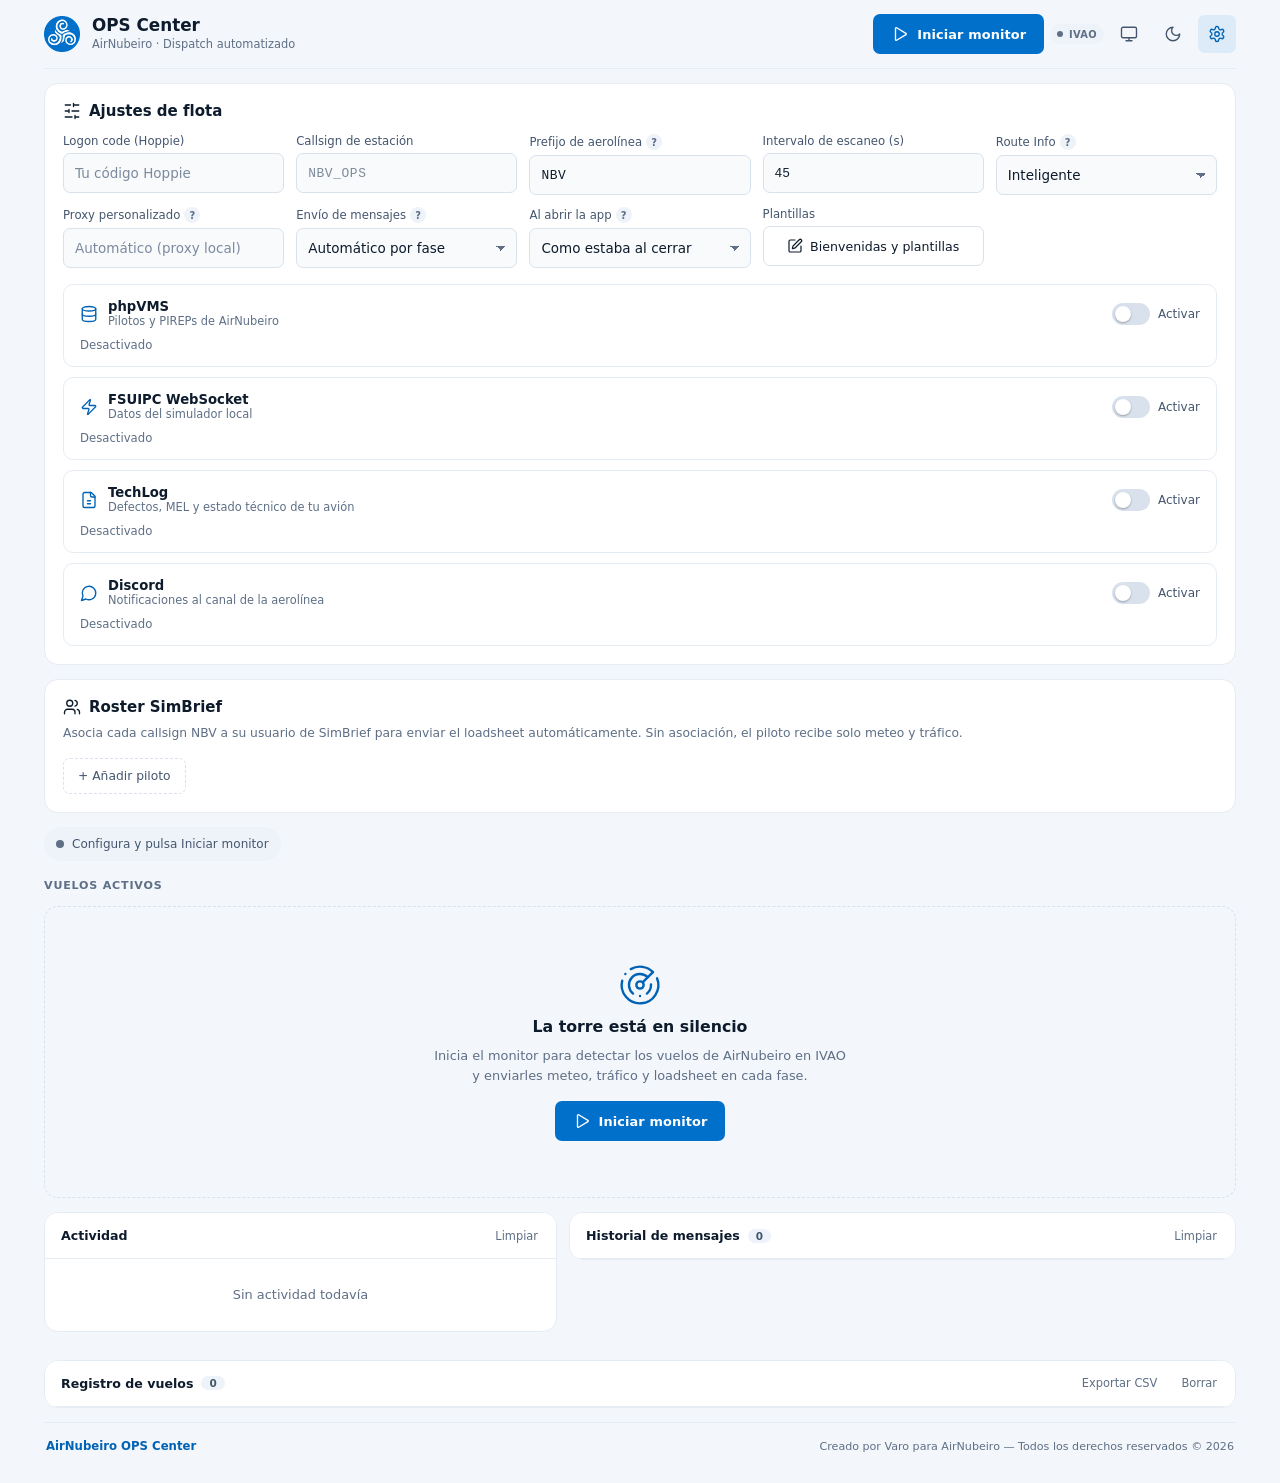
==== ops-center.html @ 82592366 "ACARS v5.4.2: higiene (S6 por AST, mensajes del ACARS como datos, tipos a 0, golden reproducible) Co" ====
<!DOCTYPE html>
<html lang="es">
<head>
<meta charset="UTF-8">
<meta http-equiv="Content-Security-Policy" content="default-src 'self'; script-src 'self' 'sha256-5I/x5qls9bpE0oj8+HHIGtAUZbpPjoAK3fKgNx4mpUc=' 'sha256-En+GFXCRib7B1zPl1uWO3GuYV5PJwM8Pv2ISAmuDmoE='; style-src 'self' 'unsafe-inline' https://fonts.googleapis.com; font-src 'self' https://fonts.gstatic.com; img-src 'self' data: blob: https:; connect-src 'self' https: wss: ws:; frame-src 'self'; worker-src 'self'; manifest-src 'self'; object-src 'none'; base-uri 'none'; form-action 'none'">
<meta name="viewport" content="width=device-width, initial-scale=1.0, user-scalable=no">
<title>OPS Center — AirNubeiro</title>
<link rel="manifest" href="manifest.json">
<meta name="theme-color" content="#07111F">
<script data-boot>try{var m=localStorage.getItem('nbv_theme')||'auto',d=document.documentElement;d.dataset.theme=m==='auto'?(matchMedia('(prefers-color-scheme: light)').matches?'light':'dark'):m;if(/[?&]embed\b/.test(location.search)&&parent!==window)d.classList.add('embed')}catch(e){}</script>
<meta name="apple-mobile-web-app-capable" content="yes">
<meta name="apple-mobile-web-app-status-bar-style" content="black-translucent">
<link rel="apple-touch-icon" href="icons/icon-192.png">
<link href="https://fonts.googleapis.com/css2?family=Raleway:wght@600;700&family=JetBrains+Mono:wght@400;500;600;700&family=IBM+Plex+Sans:wght@400;500;600;700&display=swap" rel="stylesheet">
<link rel="stylesheet" href="nbv-ui.css">
</head>
<body>
<svg xmlns="http://www.w3.org/2000/svg" style="position:absolute;width:0;height:0;overflow:hidden" aria-hidden="true">
<symbol id="i-plane" viewBox="0 0 24 24"><path d="M17.8 19.2 16 11l3.5-3.5C21 6 21.5 4 21 3c-1-.5-3 0-4.5 1.5L13 8 4.8 6.2c-.5-.1-.9.1-1.1.5l-.3.5c-.2.5-.1 1 .3 1.3L9 12l-2 3H4l-1 1 3 2 2 3 1-1v-3l3-2 3.5 5.3c.3.4.8.5 1.3.3l.5-.2c.4-.3.6-.7.5-1.2z"/></symbol>
<symbol id="i-inbox" viewBox="0 0 24 24"><path d="M22 12h-6l-2 3h-4l-2-3H2"/><path d="M5.45 5.11 2 12v6a2 2 0 0 0 2 2h16a2 2 0 0 0 2-2v-6l-3.45-6.89A2 2 0 0 0 16.76 4H7.24a2 2 0 0 0-1.79 1.11z"/></symbol>
<symbol id="i-cloud-sun" viewBox="0 0 24 24"><path d="M12 2v2"/><path d="m4.93 4.93 1.41 1.41"/><path d="M20 12h2"/><path d="m19.07 4.93-1.41 1.41"/><path d="M15.95 12.65a4 4 0 0 0-5.93-4.13"/><path d="M13 22H7a5 5 0 1 1 4.9-6H13a3 3 0 0 1 0 6Z"/></symbol>
<symbol id="i-clipboard" viewBox="0 0 24 24"><rect width="8" height="4" x="8" y="2" rx="1"/><path d="M16 4h2a2 2 0 0 1 2 2v14a2 2 0 0 1-2 2H6a2 2 0 0 1-2-2V6a2 2 0 0 1 2-2h2"/><path d="M12 11h4M12 16h4M8 11h.01M8 16h.01"/></symbol>
<symbol id="i-settings" viewBox="0 0 24 24"><path d="M12.22 2h-.44a2 2 0 0 0-2 2v.18a2 2 0 0 1-1 1.73l-.43.25a2 2 0 0 1-2 0l-.15-.08a2 2 0 0 0-2.73.73l-.22.38a2 2 0 0 0 .73 2.73l.15.1a2 2 0 0 1 1 1.72v.51a2 2 0 0 1-1 1.74l-.15.09a2 2 0 0 0-.73 2.73l.22.38a2 2 0 0 0 2.73.73l.15-.08a2 2 0 0 1 2 0l.43.25a2 2 0 0 1 1 1.73V20a2 2 0 0 0 2 2h.44a2 2 0 0 0 2-2v-.18a2 2 0 0 1 1-1.73l.43-.25a2 2 0 0 1 2 0l.15.08a2 2 0 0 0 2.73-.73l.22-.39a2 2 0 0 0-.73-2.73l-.15-.08a2 2 0 0 1-1-1.74v-.5a2 2 0 0 1 1-1.74l.15-.09a2 2 0 0 0 .73-2.73l-.22-.38a2 2 0 0 0-2.73-.73l-.15.08a2 2 0 0 1-2 0l-.43-.25a2 2 0 0 1-1-1.73V4a2 2 0 0 0-2-2z"/><circle cx="12" cy="12" r="3"/></symbol>
<symbol id="i-sun" viewBox="0 0 24 24"><circle cx="12" cy="12" r="4"/><path d="M12 2v2M12 20v2M4.93 4.93l1.41 1.41M17.66 17.66l1.41 1.41M2 12h2M20 12h2M6.34 17.66l-1.41 1.41M19.07 4.93l-1.41 1.41"/></symbol>
<symbol id="i-moon" viewBox="0 0 24 24"><path d="M12 3a6 6 0 0 0 9 9 9 9 0 1 1-9-9Z"/></symbol>
<symbol id="i-send" viewBox="0 0 24 24"><path d="M14.54 21.69a.5.5 0 0 0 .94-.02l6.5-19a.5.5 0 0 0-.64-.64l-19 6.5a.5.5 0 0 0-.02.94l7.93 3.18a2 2 0 0 1 1.11 1.11z"/><path d="m21.85 2.15-10.94 10.94"/></symbol>
<symbol id="i-refresh" viewBox="0 0 24 24"><path d="M21 12a9 9 0 1 1-9-9c2.52 0 4.93 1 6.74 2.74L21 8"/><path d="M21 3v5h-5"/></symbol>
<symbol id="i-bell" viewBox="0 0 24 24"><path d="M6 8a6 6 0 0 1 12 0c0 7 3 9 3 9H3s3-2 3-9"/><path d="M10.3 21a1.94 1.94 0 0 0 3.4 0"/></symbol>
<symbol id="i-bell-off" viewBox="0 0 24 24"><path d="M8.7 3A6 6 0 0 1 18 8a21.3 21.3 0 0 0 .6 5"/><path d="M17 17H3s3-2 3-9a4.67 4.67 0 0 1 .3-1.7"/><path d="M10.3 21a1.94 1.94 0 0 0 3.4 0"/><path d="m2 2 20 20"/></symbol>
<symbol id="i-play" viewBox="0 0 24 24"><path d="M6 4.5v15a1 1 0 0 0 1.5.86l12.4-7.5a1 1 0 0 0 0-1.72L7.5 3.64A1 1 0 0 0 6 4.5z"/></symbol>
<symbol id="i-stop" viewBox="0 0 24 24"><rect x="5" y="5" width="14" height="14" rx="2.5"/></symbol>
<symbol id="i-monitor" viewBox="0 0 24 24"><rect width="20" height="14" x="2" y="3" rx="2"/><path d="M8 21h8M12 17v4"/></symbol>
<symbol id="i-tv" viewBox="0 0 24 24"><rect width="20" height="15" x="2" y="7" rx="2"/><path d="m17 2-5 5-5-5"/></symbol>
<symbol id="i-external" viewBox="0 0 24 24"><path d="M15 3h6v6"/><path d="M10 14 21 3"/><path d="M18 13v6a2 2 0 0 1-2 2H5a2 2 0 0 1-2-2V8a2 2 0 0 1 2-2h6"/></symbol>
<symbol id="i-pen" viewBox="0 0 24 24"><path d="M12 3H5a2 2 0 0 0-2 2v14a2 2 0 0 0 2 2h14a2 2 0 0 0 2-2v-7"/><path d="M18.38 2.63a1 1 0 0 1 3 3l-9.02 9.01a2 2 0 0 1-.85.5l-2.87.84a.5.5 0 0 1-.62-.62l.84-2.87a2 2 0 0 1 .5-.85z"/></symbol>
<symbol id="i-x" viewBox="0 0 24 24"><path d="M18 6 6 18M6 6l12 12"/></symbol>
<symbol id="i-check" viewBox="0 0 24 24"><path d="M20 6 9 17l-5-5"/></symbol>
<symbol id="i-download" viewBox="0 0 24 24"><path d="M12 15V3"/><path d="m7 10 5 5 5-5"/><path d="M21 15v4a2 2 0 0 1-2 2H5a2 2 0 0 1-2-2v-4"/></symbol>
<symbol id="i-clock" viewBox="0 0 24 24"><circle cx="12" cy="12" r="10"/><path d="M12 6v6l4 2"/></symbol>
<symbol id="i-sliders" viewBox="0 0 24 24"><path d="M21 4h-7M10 4H3M21 12h-9M8 12H3M21 20h-5M12 20H3M14 2v4M8 10v4M16 18v4"/></symbol>
<symbol id="i-radio" viewBox="0 0 24 24"><path d="M4.9 16.1C1 12.2 1 5.8 4.9 1.9"/><path d="M7.8 4.7a6.14 6.14 0 0 0-.8 7.5"/><circle cx="12" cy="9" r="2"/><path d="M16.2 4.8c2 2 2.26 5.11.8 7.47"/><path d="M19.1 1.9a9.96 9.96 0 0 1 0 14.1"/><path d="M9.5 18h5"/><path d="m8 22 4-11 4 11"/></symbol>
<symbol id="i-users" viewBox="0 0 24 24"><path d="M16 21v-2a4 4 0 0 0-4-4H6a4 4 0 0 0-4 4v2"/><circle cx="9" cy="7" r="4"/><path d="M22 21v-2a4 4 0 0 0-3-3.87M16 3.13a4 4 0 0 1 0 7.75"/></symbol>
<symbol id="i-map" viewBox="0 0 24 24"><path d="M14.11 5.55a2 2 0 0 0 1.78 0l3.66-1.83A1 1 0 0 1 21 4.62v12.76a1 1 0 0 1-.55.9l-4.56 2.27a2 2 0 0 1-1.78 0l-4.22-2.1a2 2 0 0 0-1.78 0l-3.66 1.83A1 1 0 0 1 3 19.38V6.62a1 1 0 0 1 .55-.9l4.56-2.27a2 2 0 0 1 1.78 0z"/><path d="M15 5.76v15M9 3.24v15"/></symbol>
<symbol id="i-zap" viewBox="0 0 24 24"><path d="M4 14a1 1 0 0 1-.78-1.63l9.9-10.2a.5.5 0 0 1 .86.46l-1.92 6.02A1 1 0 0 0 13 10h7a1 1 0 0 1 .78 1.63l-9.9 10.2a.5.5 0 0 1-.86-.46l1.92-6.02A1 1 0 0 0 11 14z"/></symbol>
<symbol id="i-database" viewBox="0 0 24 24"><ellipse cx="12" cy="5" rx="9" ry="3"/><path d="M3 5v14a9 3 0 0 0 18 0V5"/><path d="M3 12a9 3 0 0 0 18 0"/></symbol>
<symbol id="i-chat" viewBox="0 0 24 24"><path d="M7.9 20A9 9 0 1 0 4 16.1L2 22Z"/></symbol>
<symbol id="i-radar" viewBox="0 0 24 24"><path d="M19.07 4.93A10 10 0 0 0 6.99 3.34"/><path d="M4 6h.01"/><path d="M2.29 9.62A10 10 0 1 0 21.31 8.35"/><path d="M16.24 7.76A6 6 0 1 0 8.23 16.67"/><path d="M12 18h.01"/><path d="M17.99 11.66A6 6 0 0 1 15.77 16.67"/><circle cx="12" cy="12" r="2"/><path d="m13.41 10.59 5.66-5.66"/></symbol>
<symbol id="i-file" viewBox="0 0 24 24"><path d="M15 2H6a2 2 0 0 0-2 2v16a2 2 0 0 0 2 2h12a2 2 0 0 0 2-2V7Z"/><path d="M14 2v4a2 2 0 0 0 2 2h4"/><path d="M10 13h4M10 17h4"/></symbol>
<symbol id="i-plug" viewBox="0 0 24 24"><path d="M12 22v-5M9 8V2M15 8V2M18 8v5a4 4 0 0 1-4 4h-4a4 4 0 0 1-4-4V8Z"/></symbol>
<symbol id="i-hoppie" viewBox="0 0 24 24"><path d="M4.93 19.07a10 10 0 0 1 0-14.14M7.76 16.24a6 6 0 0 1 0-8.49M16.24 7.76a6 6 0 0 1 0 8.49M19.07 4.93a10 10 0 0 1 0 14.14"/><circle cx="12" cy="12" r="2"/></symbol>
</svg>

<div class="app ops">

  <!-- ═══ CABECERA ═══ -->
  <header class="hdr">
    <div class="hdr-l">
      <img class="mark" src="icons/nbv-mark.png" alt="AirNubeiro" width="36" height="36">
      <div class="hdr-t">
        <h1>OPS Center</h1>
        <div class="sub">AirNubeiro · Dispatch automatizado</div>
      </div>
    </div>
    <div class="hdr-r">
      <button class="btn-pri" id="btnMonitor" data-click="toggleMonitor"><span id="monIco"><svg class="ic"><use href="#i-play"/></svg></span><span id="monTxt">Iniciar monitor</span></button>
      <span class="fsuipc-badge src-ivao" id="fsuipcBadge" title="Fuente: IVAO Whazzup"><span class="fd"></span>IVAO</span>
      <button class="ib" id="btnAoc" data-click="toggleAoc" title="Pantalla AOC"><svg class="ic"><use href="#i-monitor"/></svg></button>
      <button class="ib" id="btnTheme" data-theme-ico data-click="NBV.ui.theme.cycle" title="Tema"><svg class="ic"><use href="#i-sun"/></svg></button>
      <button class="ib" id="btnCfg" data-click="toggleCfg" title="Ajustes"><svg class="ic"><use href="#i-settings"/></svg></button>
    </div>
  </header>

  <!-- ═══ AJUSTES DE FLOTA ═══ -->
  <div class="cfg" id="cfgP">
    <h3><svg class="ic"><use href="#i-sliders"/></svg>Ajustes de flota</h3>
    <div class="cfg-g">
      <div class="f"><label for="cL">Logon code (Hoppie)</label><input type="text" id="cL" placeholder="Tu código Hoppie" autocomplete="off" spellcheck="false"></div>
      <div class="f"><label for="cS">Callsign de estación</label><input type="text" id="cS" class="uc" placeholder="NBV_OPS" maxlength="12" autocomplete="off" spellcheck="false"></div>
      <div class="f"><label for="cA">Prefijo de aerolínea
        <span class="hi" tabindex="0">?<span class="tt">Se siguen todos los pilotos de IVAO cuyo callsign empiece por este prefijo.</span></span>
      </label><input type="text" id="cA" class="uc" value="NBV" maxlength="6" autocomplete="off" spellcheck="false"></div>
      <div class="f"><label for="cI">Intervalo de escaneo (s)</label><input type="number" id="cI" value="45" min="15" max="180" step="5"></div>
      <div class="f"><label for="cRI">Route Info
        <span class="hi" tabindex="0">?<span class="tt">Inteligente: primer aviso ~15 min tras despegar (si hay información) y otro a mitad de vuelo. Se calcula con el EET del plan de vuelo IVAO.</span></span>
      </label>
        <select id="cRI">
          <option value="smart">Inteligente</option>
          <option value="10">Cada 10 min</option>
          <option value="15">Cada 15 min</option>
          <option value="20">Cada 20 min</option>
          <option value="30">Cada 30 min</option>
        </select>
      </div>
      <div class="f"><label for="cP">Proxy personalizado
        <span class="hi" tabindex="0">?<span class="tt">Vacío = proxy local de START-ACARS.bat (recomendado). Solo para GitHub Pages: URL de tu Cloudflare Worker, p. ej. https://mi-proxy.workers.dev/?url=</span></span>
      </label><input type="text" id="cP" value="" placeholder="Automático (proxy local)" spellcheck="false"></div>
      <div class="f"><label for="cAuto">Envío de mensajes
        <span class="hi" tabindex="0">?<span class="tt">En manual los mensajes se generan pero se envían desde cada tarjeta de vuelo.</span></span>
      </label>
        <select id="cAuto">
          <option value="1">Automático por fase</option>
          <option value="0">Manual (solo generar)</option>
        </select>
      </div>
      <div class="f"><label for="cAutoStart">Al abrir la app
        <span class="hi" tabindex="0">?<span class="tt">Restaurar el monitor como estaba al cerrar, arrancarlo siempre o nunca. Las tarjetas de vuelo se conservan al recargar.</span></span>
      </label>
        <select id="cAutoStart">
          <option value="last">Como estaba al cerrar</option>
          <option value="always">Arrancar siempre</option>
          <option value="never">No arrancar</option>
        </select>
      </div>
      <div class="f"><label>Plantillas</label><button type="button" class="btn" style="width:100%;min-height:40px" data-click="NBV.tpl.edit|welcome"><svg class="ic"><use href="#i-pen"/></svg>Bienvenidas y plantillas</button></div>
    </div>

    <div class="cfg-module">
      <div class="cfg-mod-hdr">
        <span class="cfg-mod-ttl"><svg class="ic"><use href="#i-database"/></svg><span>phpVMS<small>Pilotos y PIREPs de AirNubeiro</small></span></span>
        <label class="mod-toggle"><input type="checkbox" id="phpvmsEn" data-change="phpvmsOnToggle"><span class="sw"></span><span>Activar</span></label>
      </div>
      <div class="cfg-mod-fields cfg-g" id="phpvmsCfgFields">
        <div class="f"><label for="phpvmsUrl">URL phpVMS</label><input type="text" id="phpvmsUrl" value="https://operaciones.airnubeiro.es" spellcheck="false" autocomplete="off"></div>
        <div class="f"><label for="phpvmsKeyRaw">API Key
          <span class="hi" tabindex="0">?<span class="tt">Pega tu API Key y pulsa Validar. Se verifica contra /api/user y se guarda cifrada con AES-256. Nunca se almacena en claro.</span></span>
        </label>
          <div id="apikeyDisplay"></div>
          <div class="apikey-wrap" id="apikeyInputWrap" style="display:none">
            <input type="password" id="phpvmsKeyRaw" placeholder="Pega tu API Key aquí" autocomplete="off" spellcheck="false" data-input="apikeyOnInput">
            <div class="apikey-actions">
              <button class="apikey-btn validate" id="apikeyValidateBtn" data-click="apikeyValidateAndSave" style="display:none">Validar</button>
            </div>
          </div>
        </div>
        <div class="f"><label for="phpvmsPoll">Intervalo (s)</label><input type="number" id="phpvmsPoll" value="30" min="15" max="120" step="5"></div>
      </div>
      <div class="cfg-mod-status" id="phpvmsStatus">Desactivado</div>
    </div>

    <div class="cfg-module">
      <div class="cfg-mod-hdr">
        <span class="cfg-mod-ttl"><svg class="ic"><use href="#i-zap"/></svg><span>FSUIPC WebSocket<small>Datos del simulador local</small></span></span>
        <label class="mod-toggle"><input type="checkbox" id="fsuipcEn" data-change="fsuipcOnToggle"><span class="sw"></span><span>Activar</span></label>
      </div>
      <div class="cfg-mod-fields cfg-g" id="fsuipcCfgFields">
        <div class="f"><label for="fsuipcUrl">URL WebSocket</label><input type="text" id="fsuipcUrl" value="ws://localhost:2048/fsuipc/" spellcheck="false" autocomplete="off"></div>
        <div class="f"><label for="fsuipcCs">Mi callsign (piloto local)
          <span class="hi" tabindex="0">?<span class="tt">OPS usará los datos del simulador para este callsign en lugar de IVAO Whazzup.</span></span>
        </label><input type="text" id="fsuipcCs" class="uc" placeholder="NBV101" maxlength="12" autocomplete="off" spellcheck="false"></div>
        <div class="f"><label for="fsuipcPoll">Intervalo (ms)</label><input type="number" id="fsuipcPoll" value="500" min="200" max="2000" step="100"></div>
      </div>
      <div class="cfg-mod-status" id="fsuipcStatus">Desactivado</div>
    </div>

    <div class="cfg-module">
      <div class="cfg-mod-hdr">
        <span class="cfg-mod-ttl"><svg class="ic"><use href="#i-file"/></svg><span>TechLog<small>Defectos, MEL y estado técnico de tu avión</small></span></span>
        <label class="mod-toggle"><input type="checkbox" id="techlogEn" data-change="techlogOnToggle"><span class="sw"></span><span>Activar</span></label>
      </div>
      <div class="cfg-mod-status" id="techlogStatus">Desactivado</div>
    </div>

    <div class="cfg-module">
      <div class="cfg-mod-hdr">
        <span class="cfg-mod-ttl"><svg class="ic"><use href="#i-chat"/></svg><span>Discord<small>Notificaciones al canal de la aerolínea</small></span></span>
        <label class="mod-toggle"><input type="checkbox" id="discordEn" data-change="discordOnToggle"><span class="sw"></span><span>Activar</span></label>
      </div>
      <div class="cfg-mod-fields" id="discordCfgFields">
        <div class="f"><label for="discordUrl">URL del webhook</label><input type="text" id="discordUrl" placeholder="https://discord.com/api/webhooks/..." spellcheck="false" autocomplete="off"></div>
        <div class="f" style="margin-top:14px"><label>Notificar</label>
          <div class="dc-events">
            <label><input type="checkbox" id="dcEvFlight" checked> Vuelo detectado</label>
            <label><input type="checkbox" id="dcEvPhase" checked> Cambio de fase</label>
            <label><input type="checkbox" id="dcEvTelex" checked> TELEX enviado</label>
            <label><input type="checkbox" id="dcEvAlert" checked> Alertas OPS</label>
          </div>
        </div>
        <button class="dc-test-btn" data-click="discordTest"><svg class="ic"><use href="#i-send"/></svg>Probar webhook</button>
      </div>
      <div class="cfg-mod-status" id="discordStatus">Desactivado</div>
    </div>
  </div>

  <!-- ═══ ROSTER ═══ -->
  <div class="roster" id="rosterP">
    <h3><svg class="ic"><use href="#i-users"/></svg>Roster SimBrief</h3>
    <div class="roster-help">Asocia cada callsign NBV a su usuario de SimBrief para enviar el loadsheet automáticamente. Sin asociación, el piloto recibe solo meteo y tráfico.</div>
    <div id="rosterList"></div>
    <button class="roster-add" data-click="addRosterRow">+ Añadir piloto</button>
  </div>

  <!-- ═══ ESTADO ═══ -->
  <div class="sb idle" id="sBar" role="status" aria-live="polite"><div class="d"></div><span id="sTxt">Configura y pulsa Iniciar monitor</span></div>

  <div class="stats" id="statsBar" style="display:none">
    <div class="stat"><span class="n acc" id="stTotal">0</span> activos</div>
    <div class="stat"><span class="n wrn" id="stPre">0</span> preflight</div>
    <div class="stat"><span class="n inf" id="stEnr">0</span> en ruta</div>
    <div class="stat"><span class="n cpdlc" id="stDsc">0</span> descenso</div>
    <div class="stat"><span class="n ok" id="stLnd">0</span> en tierra</div>
    <div class="stat"><span class="n" id="stMsgs">0</span> TELEX</div>
  </div>
  <div id="rosterChips" style="display:none;flex-wrap:wrap"></div>

  <!-- ═══ FLOTA ═══ -->
  <div class="sec-h">Vuelos activos</div>
  <div class="dash" id="dashboard">
    <div class="dash-empty" id="dashEmpty">Ningún vuelo NBV detectado</div>
  </div>

  <div class="ops-cols">
    <div class="log" id="logBox">
      <div class="log-h"><span>Actividad</span><button data-click="clearLog">Limpiar</button></div>
      <div class="log-empty" id="logEmpty">Sin actividad todavía</div>
    </div>
    <div class="mh" id="msgHistory">
      <div class="mh-h" data-click="toggleMsgHistory">
        <span>Historial de mensajes <span class="mh-cnt" id="mhCount">0</span></span>
        <button data-click="clearMsgHistory">Limpiar</button>
      </div>
      <div class="mh-body" id="mhBody">
        <table class="mh-tbl">
          <thead><tr><th>HORA</th><th>CALLSIGN</th><th>FASE</th><th>MENSAJE</th><th>ESTADO</th></tr></thead>
          <tbody id="mhRows"></tbody>
        </table>
        <div id="mhEmpty" class="log-empty">Sin mensajes enviados</div>
      </div>
    </div>
  </div>

  <!-- 5.1 · Registro de vuelos -->
  <div class="mh flog" id="flightLog">
    <div class="mh-h" data-click="flogToggle">
      <span>Registro de vuelos <span class="mh-cnt" id="flogCount">0</span></span>
      <span class="flog-act">
        <button type="button" data-click="flogExportCsv" title="Descargar el registro filtrado en CSV">Exportar CSV</button>
        <button type="button" data-click="flogClear">Borrar</button>
      </span>
    </div>
    <div class="mh-body" id="flogBody">
      <div class="f flog-filter"><input id="flogQ" type="search" placeholder="Filtrar por callsign, aeropuerto, avión, matrícula o piloto" aria-label="Filtrar el registro de vuelos" data-input="flogRender" autocomplete="off"></div>
      <table class="mh-tbl">
        <thead><tr><th>FECHA</th><th>CALLSIGN</th><th>RUTA</th><th>AVIÓN</th><th>DESPEGUE</th><th>ATERRIZAJE</th><th>VUELO</th><th>MENSAJES</th><th>TOMA</th><th>PIREP</th><th>ESTADO</th></tr></thead>
        <tbody id="flogRows"></tbody>
      </table>
      <div id="flogEmpty" class="log-empty">Todavía no hay vuelos registrados</div>
    </div>
  </div>

  <!-- ═══ PANTALLA AOC ═══ -->
  <div id="aocOverlay" class="aoc-overlay" style="display:none">
    <div class="aoc-header">
      <div class="aoc-brand">
        <img class="aoc-logo" src="icons/nbv-mark.png" alt="">
        <div><div class="aoc-title">AirNubeiro AOC</div><div class="aoc-sub">Centro de control de operaciones</div></div>
      </div>
      <div class="aoc-clock" id="aocClock">00:00:00Z</div>
      <div class="aoc-stats">
        <div class="aoc-st"><span id="aocTotal">0</span>ACTIVOS</div>
        <div class="aoc-st"><span id="aocPre">0</span>PRE</div>
        <div class="aoc-st"><span id="aocEnr">0</span>ENR</div>
        <div class="aoc-st"><span id="aocDsc">0</span>DSC</div>
        <div class="aoc-st"><span id="aocLnd">0</span>LND</div>
      </div>
      <button class="aoc-close" data-click="toggleAoc"><svg class="ic"><use href="#i-x"/></svg>Cerrar</button>
    </div>
    <div class="aoc-board" id="aocBoard">
      <table class="aoc-tbl">
        <thead>
          <tr><th>CALLSIGN</th><th>ACFT</th><th>DEP</th><th>ARR</th><th>FL</th><th>GS</th><th>HDG</th><th>FASE</th><th>EET</th><th>ENR</th><th>PARKING</th><th>MSGS</th></tr>
        </thead>
        <tbody id="aocRows"></tbody>
      </table>
      <div class="aoc-empty" id="aocEmpty">Ningún vuelo NBV detectado — inicia el monitor</div>
    </div>
    <div class="aoc-footer">AirNubeiro OPS Center v5.4.2</div>
  </div>

  <div class="ftr">
    <div class="br">AirNubeiro OPS Center</div>
    <div class="lg">Creado por Varo para AirNubeiro — Todos los derechos reservados © 2026</div>
  </div>

</div>

<script src="nbv-core.js"></script>
<script>let flights={},roster={},totalMsgsSent=0;function msgCountRestore(e){totalMsgsSent=e||0}NBV.app.saveCfg=()=>saveCfg(),NBV.app.log=(e,t)=>log(e,t);function saveCfg(){if(NBV._applying)return;const e=cfgCollectShared();try{localStorage.setItem("an_ops",JSON.stringify({...NBV.logon.scrub(e),a:$("cA").value,i:$("cI").value,ri:$("cRI").value,auto:$("cAuto").value,autoStart:$("cAutoStart")?.value||"last",roster}))}catch{}NBV.cfg.saveShared(e)}function loadCfg(){let e={};try{e=JSON.parse(localStorage.getItem("an_ops"))||{}}catch{}const t=NBV.cfg.merge(e);$("cA").value=t.a||"NBV",t.i&&($("cI").value=t.i),t.ri&&($("cRI").value=t.ri),t.auto&&($("cAuto").value=t.auto),t.autoStart&&$("cAutoStart")&&($("cAutoStart").value=t.autoStart),t.roster&&(roster=t.roster),NBV._applying=!0;try{cfgApplyFields(t)}finally{NBV._applying=!1}apikeyRenderState(),$("fsuipcEn").checked&&fsuipcConnect(),$("phpvmsEn").checked&&phpvmsStart(),dcLoad().then(n=>{$("discordEn").checked&&discordSetStatus(n?"Webhook activo (cifrado)":"✗ Activo pero sin webhook guardado",!!n||!1)})}["cL","cS","cA","cP","cI","cRI","cAuto","fsuipcUrl","fsuipcCs","fsuipcPoll","phpvmsUrl","phpvmsPoll","cAutoStart","dcEvFlight","dcEvPhase","dcEvTelex","dcEvAlert"].forEach(e=>$(e)?.addEventListener("change",saveCfg)),$("discordUrl")?.addEventListener("change",dcOnChange);function toggleCfg(){const e=!$("cfgP").classList.contains("v");if($("cfgP").classList.toggle("v",e),$("rosterP").classList.toggle("v",e),$("btnCfg").classList.toggle("on",e),e)try{$("cfgP").scrollIntoView({behavior:"smooth",block:"start"})}catch{}}function renderRoster(){const e=$("rosterList");e.innerHTML="",Object.entries(roster).forEach(([t,n])=>{const s=document.createElement("div");s.className="roster-row",s.innerHTML=`
      <input type="text" class="uc" value="${esc(t)}" placeholder="NBV123" maxlength="10" data-change="updateRoster|$el" data-old="${esc(t)}">
      <input type="text" value="${esc(n)}" placeholder="SimBrief user" data-change="updateRoster|$el">
      <button class="rm" data-click="removeRoster|${esc(t)}" title="Eliminar">✕</button>`,e.appendChild(s)})}function addRosterRow(){roster[""]="",renderRoster();const e=$("rosterList").querySelectorAll("input");e.length&&e[e.length-2].focus()}function updateRoster(e){const n=e.closest(".roster-row").querySelectorAll("input"),s=n[0].dataset.old,o=n[0].value.trim().toUpperCase(),a=n[1].value.trim();s!==o&&delete roster[s],o&&(roster[o]=a),n[0].dataset.old=o,saveCfg(),renderRosterChips()}function removeRoster(e){delete roster[e],renderRoster(),saveCfg(),renderRosterChips()}document.querySelectorAll(".uc").forEach(e=>e.addEventListener("input",()=>{e.value=e.value.toUpperCase()}));async function sendTelex(e,t,{auto:n=!0}={}){e=NBV.acars.to(e);try{await hoppieSendTelex(e,t);try{NBV.bus.emitRemote("sent",{to:e})}catch{}discordNotifyTelex(e,t,n,!0)}catch(s){throw discordNotifyTelex(e,t,n,!1),s}return totalMsgsSent++,NBV.ui.stats.msg("tx"),!0}const SENT_STORAGE_KEY="an_ops_sent_registry",HIST_STORAGE_KEY="an_ops_msg_history";let sentRegistry={},msgHistory=[];function loadSentRegistry(){try{const e=localStorage.getItem(SENT_STORAGE_KEY);e&&(sentRegistry=JSON.parse(e));const t=localStorage.getItem(HIST_STORAGE_KEY);t&&(msgHistory=JSON.parse(t));const n=Date.now()-6*36e5;let s=0;for(const a in sentRegistry)sentRegistry[a]<n&&(delete sentRegistry[a],s++);msgHistory=msgHistory.filter(a=>a.ts>n),saveSentRegistry();const o=Object.keys(sentRegistry).length;o>0&&log(`DEDUP: ${o} registros cargados de sesion anterior (${s} expirados)`,"ops")}catch(e){sentRegistry={},msgHistory=[],log(`DEDUP: error cargando registros: ${e.message}`,"err")}renderMsgHistory()}function saveSentRegistry(){try{localStorage.setItem(SENT_STORAGE_KEY,JSON.stringify(sentRegistry)),localStorage.setItem(HIST_STORAGE_KEY,JSON.stringify(msgHistory))}catch{}}function dedupKey(e,t,n,s){return`${e}_${t&&t!=="????"?t:""}_${n&&n!=="????"?n:""}_${s}`.replace(/\s/g,"")}function wasSentRecently(e,t,n,s,o){const a=dedupKey(e,t,n,s),i=sentRegistry[a];if(i&&Date.now()-i<o)return!0;const r=`${e}___${s}`,c=sentRegistry[r];return!!(c&&Date.now()-c<o)}function recordSent(e,t,n,s,o,a,i){const r=dedupKey(e,t,n,s);if(a==="sent"){sentRegistry[r]=Date.now(),sentRegistry[`${e}___${s}`]=Date.now();const c=s.replace(/_\d+$/,"");c!==s&&(sentRegistry[dedupKey(e,t,n,c)]=Date.now(),sentRegistry[`${e}___${c}`]=Date.now()),log(`DEDUP: registrado ${r}`,"")}msgHistory.push({ts:Date.now(),cs:e,phase:s,label:o,status:a,body:i||""}),msgHistory.length>200&&(msgHistory=msgHistory.slice(-200)),saveSentRegistry(),renderMsgHistory()}function toggleMsgHistory(){$("mhBody").classList.toggle("open")}function clearMsgHistory(){msgHistory=[],sentRegistry={},saveSentRegistry(),renderMsgHistory()}function toggleMsgBody(e){const t=document.getElementById("mh-body-"+e);if(!t)return;t.classList.toggle("open");const n=t.previousElementSibling?.querySelector(".mh-expand");n&&(n.textContent=t.classList.contains("open")?"▾":"▸")}function renderMsgHistory(){const e=$("mhRows"),t=$("mhEmpty");if($("mhCount").textContent=msgHistory.length,!msgHistory.length){e.innerHTML="",t.style.display="block";return}t.style.display="none";const n=[...msgHistory].reverse();e.innerHTML=n.map((s,o)=>{const a=new Date(s.ts).toISOString().substring(11,19),i=s.status==="sent"?"sent":s.status==="skip"?"skip":"error",r=s.status==="sent"?"✓ ENVIADO":s.status==="skip"?"⊘ OMITIDO":"✗ ERROR",c=s.body&&s.body.trim().length>0,l=c?'<span class="mh-expand" title="Ver contenido">▸</span>':"",g=c?`<tr id="mh-body-${Number(o)}" class="mh-body-row"><td colspan="5"><pre class="mh-body-pre">${esc(s.body)}</pre></td></tr>`:"";return`<tr class="${c?"mh-clickable":""}" ${c?`data-click="toggleMsgBody|#${Number(o)}"`:""}><td>${l}${esc(a)}</td><td>${esc(s.cs)}</td><td>${esc(s.phase)}</td><td>${esc(s.label)}</td><td><span class="mh-st ${esc(i)}">${esc(r)}</span></td></tr>${g}`}).join("")}function log(e,t=""){$("logEmpty").style.display="none";const n=document.createElement("div");n.className=`log-e ${t}`,n.innerHTML=`<span class="lt">${esc(tsShort())}</span><span class="lm">${esc(e)}</span>`;const s=$("logBox");for(s.insertBefore(n,s.children[1]);s.children.length>202;)s.removeChild(s.lastChild)}function clearLog(){$("logBox").querySelectorAll(".log-e").forEach(e=>e.remove()),$("logEmpty").style.display="block"}async function genPreflight(e){const t=[],n=e.dep||"????",s=e.arr||"????",o=roster[e.callsign];if(o)try{const a=await simbriefOfp(o),i=a.params?.units==="lbs"?"LBS":"KG",r=c=>Number(c||0).toLocaleString("en-US");a.times?.est_time_enroute&&(e._sbEet=Math.round(Number(a.times.est_time_enroute)/60)),t.push({id:"loadsheet",label:"LOADSHEET",body:[`=== LOADSHEET ${e.callsign} ===`,`${a.origin?.icao_code||n}/${a.destination?.icao_code||s} ALT:${a.alternate?.icao_code||"N/A"}`,`ACFT:${a.aircraft?.icaocode||"?"} CI:${a.general?.costindex||"?"}`,`PAX:${a.weights?.pax_count||0} CARGO:${r(a.weights?.cargo)}${i}`,`ZFW:${r(a.weights?.est_zfw)} TOW:${r(a.weights?.est_tow)} LDW:${r(a.weights?.est_ldw)} ${i}`,`FUEL BLK:${r(a.fuel?.plan_ramp)} TRIP:${r(a.fuel?.enroute_burn)} RSV:${r(a.fuel?.reserve)} ${i}`].join(`
`)})}catch(a){log(`SimBrief ${e.callsign}: ${a.message}`,"wrn")}try{const a=await opsTechStatusMessage(e);a&&t.push(a)}catch(a){log(`TechLog ${e.callsign}: ${a.message}`,"wrn")}try{const a=[n,s].filter(i=>i!=="????");if(a.length){const[i,r,c]=await Promise.all([NBV.wx.metar(a,2),NBV.wx.taf(a).catch(()=>""),n!=="????"?atisText(n):""]);t.push({id:"wx_brief",label:"WX BRIEF",body:`=== WX BRIEFING ${e.callsign} ===
${n}→${s}
${c?c+`
`:""}METAR:
${i||"N/A"}
TAF:
${(r||"N/A").substring(0,400)}`})}}catch(a){log(`WX ${e.callsign}: ${a.message}`,"wrn")}return t}async function genEnroute(e){const t=e.arr||"????",n=[];try{const s=await NBV.ivao.get(),o=NBV.ivao.traffic(s,t);let a=`=== TRAFFIC ${t} ===
${o.density} (ARR:${o.arriving.length} DEP:${o.departing.length})
`;for(const r of o.arriving.slice(0,6))a+=`${r.callsign||"?"} ${safeStr(r.flightPlan?.aircraftId)||"?"} FROM ${NBV.ivao.depOf(r)||"?"} GS${safeNum(r.lastTrack?.groundSpeed)} FL${Math.round(safeNum(r.lastTrack?.altitude)/100)}
`;const i=NBV.ivao.atcFor(s,t);a+=i.length?`ATC: ${i.map(r=>`${r.callsign} ${fmtFreq(r.atcSession?.frequency)}`).join(", ")}
`:`NO ATC ONLINE ${t}
`,n.push({id:"traffic",label:"TRAFFIC",body:a})}catch(s){log(`Traffic ${e.callsign}: ${s.message}`,"wrn")}try{const s=await NBV.wx.metarLatest(t);s&&n.push({id:"wx_enroute",label:"WX ENRTE",body:`=== WX EN-ROUTE ${e.callsign} ===
DEST ${t} METAR:
${s}`})}catch{}return n}async function genDescent(e){const t=e.arr||"????",n=[];try{const[o,a]=await Promise.all([atisText(t),NBV.wx.metarLatest(t).catch(()=>"")]);n.push({id:"arrival_info",label:"ARR INFO",body:`=== ARRIVAL INFO ${e.callsign} ===
${t}
${o?o+`
`:""}METAR:
${a||"N/A"}`})}catch(o){log(`Descent WX ${e.callsign}: ${o.message}`,"wrn")}try{const o=lastIvaoData||NBV.ivao.last();if(o){const a=NBV.ivao.traffic(o,t),i=NBV.ivao.atcFor(o,t),r=i.some(c=>NBV.ivao.posOf(c)==="APP");if(a.total>8&&i.length>0){let c=`=== ATC ADVISORY ${t} ===
`;a.total>12?c+=`TRAFICO MUY ALTO - ${a.total} ACFT (${a.arriving.length} ARR/${a.departing.length} DEP)
POSIBLE ATC DELAY EN LLEGADA
Espere vectores extendidos o holdings.
`:c+=`TRAFICO ALTO - ${a.total} ACFT (${a.arriving.length} ARR/${a.departing.length} DEP)
POSIBLE SECUENCIACION EN LLEGADA
`,r&&(c+=`APP activo — secuenciacion probable.
`),c+=`ATC: ${i.map(l=>l.callsign).join(", ")}
`,n.push({id:"atc_delay",label:"ATC ADVSY",body:c}),discordNotifyAlert(e.callsign,"ATC CONGESTION",`${t}: ${a.total} aeronaves (${a.arriving.length} ARR/${a.departing.length} DEP)`)}}}catch(o){log(`ATC check ${e.callsign}: ${o.message}`,"wrn")}const s=genPaxConnections(t);return s&&n.push({id:"pax_conn",label:"PAX CONN",body:s}),n}async function genRouteInfo(e){const t=lastIvaoData||NBV.ivao.last();if(!t||!e.lat&&!e.lng)return[];const n=await buildRouteInfo({callsign:e.callsign,dep:e.dep,arr:e.arr,lat:e.lat,lon:e.lng,hdg:e.heading,alt:e.alt,gs:e.gs,data:t,arrLat:e.arrLat,arrLon:e.arrLon,arrDist:e.arrivalDist});e.assignedParking||(e.assignedParking=genParking(e.arr));let s=n.body;return e.assignedParking&&(s+=`--- PARKING ASIGNADO ---
${e.arr}: ${e.assignedParking}
`),[{id:"route_info",label:"ROUTE INFO",body:s,significant:n.nSig>0||n.nPirep>0||n.atcCount>=4}]}let scanBusy=!1,lastIvaoData=null;function opsSimLive(e){const t=($("fsuipcCs")?.value||"").trim().toUpperCase();return!!t&&t===e&&!!fsuipcGetData(3e4)}async function scan(){const e=$("cA").value.trim().toUpperCase();if(!(!e||scanBusy)){scanBusy=!0;try{const t=await NBV.ivao.get({maxAge:1e4});lastIvaoData=t;const n=NBV.ivao.pilots(t),s=n.filter(l=>safeStr(l.callsign).toUpperCase().startsWith(e));s.length?log(`${e}: ${s.length} detectado(s) [${s.map(l=>`${l.callsign}(${l.lastTrack?.onGround?"GND":"FL"+Math.round(safeNum(l.lastTrack?.altitude)/100)} ${NBV.ivao.depOf(l)||"?"}-${NBV.ivao.arrOf(l)||"?"})`).join(", ")}]`,"ops"):log(`${e}: ningún piloto detectado (${n.length} en red)`,"");const o=new Set(s.map(l=>l.callsign.toUpperCase()));await opsTechlogTick(Date.now());for(const l of NBV.opsLogic.offline(flights,o,Date.now(),{simLive:opsSimLive}))log(`${l.cs} desconectado de IVAO`,"wrn"),NBV.flightLog.offline(l.cs,Date.now());const a=$("cAuto").value==="1",r={riMode:$("cRI").value,hasGen:l=>!!PHASE_GEN[l],wasSentRecently};for(const l of s){const g=l.callsign.toUpperCase(),p=opsSimLive(g)?fsuipcGetData():null,{flt:u,events:m}=NBV.opsLogic.update(l,flights[g]||null,{now:Date.now(),pv:phpvmsActive[g],simVs:p&&typeof p.verticalSpeed=="number"?p.verticalSpeed:null});for(const d of m)d.type==="newLeg"&&log(`${g}: nueva pierna ${d.dep}→${d.arr}`,"ops");flights[g]=u,fsuipcInjectIntoFlight(u);for(const d of m)d.type==="detected"&&(log(`✈ ${g} detectado: ${u.dep}→${u.arr} (${u.aircraft})`,"ops"),NBV.sound.play("detected"),discordNotifyDetected(u)),d.type==="phase"&&(log(`${g}: ${d.from} → ${d.to}`,"ops"),NBV.sound.play("phase"),discordNotifyPhase(u,d.from,d.to));for(const d of NBV.opsLogic.decide(u,l,{...r,now:Date.now()}))d.type==="eet"?d.min>0&&log(`${g}: EET estimado ${Math.floor(d.min/60)}h${String(d.min%60).padStart(2,"0")}m`,""):d.type==="phaseSkip"?log(`${g}: ${d.ph} ya enviado (sesión anterior), omitido`,""):d.type==="phase"?processMessages(u,d.ph,PHASE_GEN[d.ph],a):d.type==="riRestored"?log(`${g}: route info reciente (sesión anterior), restaurado`,""):d.type==="routeinfo"&&processMessages(u,d.key,genRouteInfo,a,d.significant)}await opsTrackDelivery().catch(()=>{});for(const l of o)flights[l]&&NBV.flightLog.track(flights[l],Date.now());await opsRegistroIntegraciones(Date.now()).catch(()=>{}),$("phpvmsEn")?.checked&&phpvmsMergeWithFlights(),updateDashboard(),updateStats(),updateAoc(),renderRosterChips(),flogRender(),opsSaveState();const c=Object.values(flights).filter(l=>!l.offlineSince).length;ss("live",`Monitor activo — ${c} vuelo(s) ${e} — ${tsShort()}`)}catch(t){log(`Scan error: ${t.message}`,"err"),ss("err",`✗ ${t.message}`)}finally{scanBusy=!1}}}async function processMessages(e,t,n,s,o=!1){try{const a=await n(e),i=s&&t==="landed"&&!await opsAircraftOnline(e.callsign);for(const r of a){if(o&&r.significant===!1){log(`${r.label} ${e.callsign}: sin info significativa, omitido`,""),recordSent(e.callsign,e.dep,e.arr,t,r.label,"skip",r.body);continue}const c=`${t}_${r.id}`;if(e.msgStatus[c]=i?"held":s?"sending":"pending",e.msgBodies[c]=r.body,updateDashboard(),i){log(`${r.label} ${e.callsign}: retenido, el avión ya no está conectado a Hoppie (clic en la tarjeta para enviarlo)`,"wrn"),recordSent(e.callsign,e.dep,e.arr,t,r.label,"held",r.body);continue}if(!s){log(`${r.label} generado para ${e.callsign} (envío manual)`,"");continue}try{await sendTelex(e.callsign,r.body,{auto:!0}),e.msgStatus[c]="sent",(e.msgSentAt||={})[c]=Date.now(),log(`✓ ${r.label} → ${e.callsign}`,"ok"),recordSent(e.callsign,e.dep,e.arr,t,r.label,"sent",r.body),await sleep(800)}catch(l){e.msgStatus[c]="error",NBV.sound.play("error"),log(`✗ ${r.label} → ${e.callsign}: ${l.message}`,"err"),recordSent(e.callsign,e.dep,e.arr,t,r.label,"error",r.body)}}}catch(a){log(`Error generando ${t} para ${e.callsign}: ${a.message}`,"err")}updateDashboard(),updateStats()}async function opsAircraftOnline(e){try{return(await NBV.hoppie.online(!0)).has(NBV.acars.to(e).toUpperCase())}catch{return!0}}let deliveryAt=0;async function opsTrackDelivery(){if(Date.now()-deliveryAt<55e3)return;const e=($("cS")?.value||"").trim().toUpperCase();if(!e)return;const t=Object.values(flights).filter(o=>Object.values(o.msgStatus||{}).includes("sent"));if(!t.length)return;deliveryAt=Date.now();const n=((await NBV.hoppie.online()).get(e)||[])[0]?.net||"IVAO",s=o=>String(o||"").replace(/^\[\d+\/\d+\]\s*/,"").replace(/\s+/g," ").trim().toUpperCase().slice(0,40);for(const o of t){const a=NBV.acars.to(o.callsign).toUpperCase();let i;try{i=await NBV.hoppie.history(a,n)}catch{continue}const r=i.filter(c=>c.from===e&&c.to===a&&c.relayed);for(const[c,l]of Object.entries(o.msgStatus)){if(l!=="sent")continue;const g=s(sanitizeForHoppie(o.msgBodies?.[c]||"")),p=g&&r.find(u=>s(u.text)===g);p&&(o.msgStatus[c]="delivered",(o.msgDelivered||={})[c]=p.relayed)}}}async function manualSend(e,t){const n=flights[e],s=n?.msgBodies?.[t];if(!s){log(`${t} → ${e}: contenido no disponible, regenera el mensaje`,"wrn");return}n.msgStatus[t]="sending",updateDashboard();try{await sendTelex(e,s,{auto:!1}),n.msgStatus[t]="sent",(n.msgSentAt||={})[t]=Date.now(),log(`✓ ${t} → ${e} (manual)`,"ok"),recordSent(e,n.dep,n.arr,t.split("_")[0],t,"sent",s)}catch(o){n.msgStatus[t]="error",log(`✗ ${t} → ${e}: ${o.message}`,"err")}updateDashboard(),updateStats()}function updateDashboard(){const e=$("dashboard"),t=Object.values(flights).filter(a=>!a.offlineSince);if(t.length===0){const a=!!monitorInterval;e.innerHTML=`<div class="dash-empty" id="dashEmpty">${NBV.ui.icon("radar","big")}
      <b>${a?"Escuchando la frecuencia":"La torre está en silencio"}</b>
      <p>${a?`Aún no hay vuelos ${esc(($("cA")?.value||"NBV").toUpperCase())} conectados a IVAO. En cuanto un piloto conecte aparecerá aquí y recibirá su bienvenida automáticamente.`:"Inicia el monitor para detectar los vuelos de AirNubeiro en IVAO y enviarles meteo, tráfico y loadsheet en cada fase."}</p>
      ${a?"":`<button type="button" class="btn-pri" data-click="toggleMonitor">${NBV.ui.icon("play")}Iniciar monitor</button>`}</div>`;return}const n={PREFLIGHT:0,ENROUTE:1,DESCENT:2,LANDED:3};t.sort((a,i)=>(n[a.phase]??9)-(n[i.phase]??9));const s={PREFLIGHT:"Preflight",ENROUTE:"En ruta",DESCENT:"Descenso",LANDED:"En tierra"},o={sent:"enviado — esperando a que el avión lo recoja",delivered:"entregado al avión",held:"retenido: el avión no está conectado a Hoppie — clic para enviar",sending:"enviando",pending:"pendiente — clic para enviar",error:"error — clic para reintentar"};e.innerHTML=t.map(a=>{NBV.ui.stats.seen(a.callsign);const i=String(a.phase||"").toLowerCase(),r=a.phase==="LANDED"?100:Math.max(0,Math.min(100,Math.round(a.progressPct||0))),c=etaInfo({arrivalDist:a.arrivalDist,gs:a.gs,lat:a.lat,lon:a.lng,arr:a.arr}),l=[];l.push(["ALT",a.alt>0?"FL"+Math.round(a.alt/100):a.onGround?"GND":"—"]),l.push(["GS",a.gs>0?a.gs+" kt":"—"]),c.eta&&a.phase!=="LANDED"&&l.push(["ETA",c.eta]),c.dist!=null&&l.push(["DEST",c.dist+" nm"]),a.estEnrouteMin>0&&l.push(["EET",`${Math.floor(a.estEnrouteMin/60)}h${String(Math.round(a.estEnrouteMin%60)).padStart(2,"0")}`]),a.enrouteStart&&l.push(["ENR",Math.round((Date.now()-a.enrouteStart)/6e4)+" min"]),a.ivaoState&&l.push(["ST",a.ivaoState]),a.routeInfoCount>0&&l.push(["RI","×"+a.routeInfoCount]);const g=Object.entries(a.msgStatus||{}).map(([h,f])=>{const v=h.replace(/_/g," ").toUpperCase(),S=f==="delivered"?NBV.ui.icon("check"):f==="sent"?NBV.ui.icon("clock"):f==="error"?NBV.ui.icon("refresh"):f==="pending"||f==="held"?NBV.ui.icon("send"):"",y=f==="delivered"&&a.msgDelivered?.[h]?`entregado al avión ${a.msgDelivered[h]}`:o[f]||f;return f==="pending"||f==="error"||f==="held"?`<button type="button" class="flt-msg ${esc(f)}" title="${esc(v)}: ${esc(y)}" data-click="manualSend|${esc(a.callsign)}|${esc(h)}">${S}${esc(v)}</button>`:`<span class="flt-msg ${esc(f)}" title="${esc(v)}: ${esc(y)}">${S}${esc(v)}</span>`}).join(""),p=a.srcSim?["src-sim","SIM"]:a.srcPhpvms?["src-phpvms","phpVMS"]:["src-ivao","IVAO"],u=[esc(a.aircraft||""),a.registration?esc(a.registration):"",[a.pilotIdent,a.pilotName].filter(Boolean).map(esc).join(" · ")].filter(Boolean);{const h=NBV.acars.to(a.callsign);h!==String(a.callsign).toUpperCase()&&u.push(`ACARS ${esc(h)}`)}if(a.tech){const h=a.tech,f=(h.deferred?.length||0)+(h.open?.length||0),v=h.dispatch!=="GO"||/NOT/.test(h.ready)||a.techMismatch;u.push(`<b class="${v?"tech-bad":"tech-ok"}" title="TechLog: ${esc(h.reg)}${a.techMismatch?" ≠ "+esc(a.registration):""}">TECH ${esc(h.dispatch)} · ${esc(h.ready)}${f?` · ${Number(f)} def.`:""}${a.techMismatch?" · LIVERY "+esc(h.reg):""}</b>`)}const m=a.callsign,d=NBV.ui.embed?` data-cs="${esc(m)}" tabindex="0" role="button" aria-label="${esc(m)}: escribir un mensaje" data-click="opsCompose|${esc(m)}" data-keydown="opsCompose|${esc(m)}" data-key="Enter"`:"";return`<article class="flt-card ph-${esc(i)}"${d}>
      <div class="fc-top"><div class="flt-cs">${esc(m)}</div>${NBV.ui.embed?`<span class="fc-cmp">${NBV.ui.icon("pen")}Escribir</span>`:""}<span class="flt-phase ${esc(i)}">${esc(s[a.phase]||a.phase)}</span></div>
      <div class="fc-route"><span class="ap">${esc(a.dep||"----")}</span><div class="fc-bar"><i style="width:${Number(r)}%"></i><svg class="ic" style="left:${Number(r)}%" aria-hidden="true"><use href="#i-plane"/></svg></div><span class="ap">${esc(a.arr||"----")}</span></div>
      <div class="flt-data">${l.map(([h,f])=>`<div class="flt-d">${h} <span>${esc(String(f))}</span></div>`).join("")}</div>
      <div class="fc-meta">${u.map(h=>`<span>${h}</span>`).join('<span class="sep"></span>')}<span class="${esc(p[0])}" style="margin-left:auto">${esc(p[1])}</span></div>
      ${g?`<div class="flt-msgs">${g}</div>`:""}
    </article>`}).join("")}function updateStats(){const e=Object.values(flights).filter(t=>!t.offlineSince);$("stTotal").textContent=e.length,$("stPre").textContent=e.filter(t=>t.phase==="PREFLIGHT").length,$("stEnr").textContent=e.filter(t=>t.phase==="ENROUTE").length,$("stDsc").textContent=e.filter(t=>t.phase==="DESCENT").length,$("stLnd").textContent=e.filter(t=>t.phase==="LANDED").length,$("stMsgs").textContent=totalMsgsSent,$("statsBar").style.display="flex"}let monitorInterval=null;function toggleMonitor(){if(monitorInterval)clearInterval(monitorInterval),monitorInterval=null,opsSaveState(),ss("ok","Monitor detenido"),log("Monitor detenido","wrn");else{if(!$("cL").value.trim()||!$("cS").value.trim()){ss("err","✗ Configura logon y callsign");return}const e=Math.max(15,parseInt($("cI").value)||45)*1e3;log(`Monitor iniciado — scan cada ${e/1e3}s — prefijo: ${$("cA").value.toUpperCase()}`,"ops"),ss("snd","Escaneando IVAO..."),scan(),monitorInterval=setInterval(scan,e),opsSaveState()}opsMonBtn(),updateDashboard();try{NBV.bus.emitRemote("ops")}catch{}}let aocOpen=!1,aocClockInterval=null;function toggleAoc(){if(aocOpen=!aocOpen,$("aocOverlay").style.display=aocOpen?"flex":"none",aocOpen){updateAoc(),aocClockInterval=setInterval(()=>{updateAocClock(),updateAoc()},1e3),updateAocClock();try{document.documentElement.requestFullscreen?.()}catch{}}else{aocClockInterval&&clearInterval(aocClockInterval);try{document.fullscreenElement&&document.exitFullscreen?.()}catch{}}}function updateAocClock(){const e=new Date;$("aocClock").textContent=e.toISOString().substring(11,19)+"Z"}function updateAoc(){if(!aocOpen)return;const e=Object.values(flights).filter(o=>!o.offlineSince);$("aocTotal").textContent=e.length,$("aocPre").textContent=e.filter(o=>o.phase==="PREFLIGHT").length,$("aocEnr").textContent=e.filter(o=>o.phase==="ENROUTE").length,$("aocDsc").textContent=e.filter(o=>o.phase==="DESCENT").length,$("aocLnd").textContent=e.filter(o=>o.phase==="LANDED").length;const t=$("aocRows"),n=$("aocEmpty");if(!e.length){t.innerHTML="",n.style.display="block";return}n.style.display="none";const s={PREFLIGHT:0,ENROUTE:1,DESCENT:2,LANDED:3};e.sort((o,a)=>(s[o.phase]||9)-(s[a.phase]||9)),t.innerHTML=e.map(o=>{const a={PREFLIGHT:"pre",ENROUTE:"enr",DESCENT:"dsc",LANDED:"lnd"}[o.phase]||"",i={PREFLIGHT:"PREFLIGHT",ENROUTE:"EN RUTA",DESCENT:"DESCENSO",LANDED:"LANDED"}[o.phase]||o.phase,r=o.estEnrouteMin>0?`${Math.floor(o.estEnrouteMin/60)}h${String(Math.round(o.estEnrouteMin%60)).padStart(2,"0")}`:"-",c=o.enrouteStart?`${Math.round((Date.now()-o.enrouteStart)/6e4)}m`:"-",l=o.assignedParking||"-",g=roster[o.callsign],p=g?`<span style="color:#2e8cf0;font-size:.52rem;background:rgba(46,140,240,.12);padding:1px 5px;border-radius:3px;margin-left:4px;font-weight:700;border:1px solid rgba(46,140,240,.3)" title="SimBrief: ${esc(g)}">SB</span>`:"";let u="";for(const[m,d]of Object.entries(o.msgStatus||{})){const h=m.replace(/_/g," ").substring(0,10);u+=`<span class="aoc-msg ${esc(d)}">${esc(h)}</span>`}return`<tr>
      <td class="aoc-cs">${esc(o.callsign)} ${p}</td>
      <td>${esc(o.aircraft)}</td>
      <td>${esc(o.dep)}</td>
      <td>${esc(o.arr)}</td>
      <td>FL${Math.round(o.alt/100)}</td>
      <td>${esc(o.gs)}kt</td>
      <td>${Math.round(o.heading)}°</td>
      <td><span class="aoc-ph ${esc(a)}">${esc(i)}</span></td>
      <td>${esc(r)}</td>
      <td>${esc(c)}</td>
      <td>${esc(l)}</td>
      <td>${u||"-"}</td>
    </tr>`}).join("")}function renderRosterChips(){const e=$("rosterChips"),t=Object.entries(roster).filter(([n])=>n);if(!t.length){e.style.display="none";return}e.style.display="flex",e.innerHTML="<span>Roster</span>"+t.map(([n,s])=>{const o=!!flights[n.toUpperCase()];return`<span class="rc${o?" on":""}" title="${o?"En línea":"Desconectado"}${s?" · SimBrief: "+esc(s):""}"><i></i>${esc(n)}${s?"<em>SB</em>":""}</span>`}).join("")}let phpvmsInterval=null,phpvmsPirepCache={},phpvmsActive={},phpvmsScanCount=0,phpvmsScanning=!1;const PHPVMS_CACHE_TTL=3e5;function phpvmsCallsign(e){const t=e?.airline?.icao||e?.airline_icao||"",n=String(e?.flight_number||"").padStart(3,"0");return!t||!n||n==="000"?null:`${t}${n}`.toUpperCase()}async function phpvmsFetchGeojson(){const e=await NBV.net.req(`${phpvmsBase()}/api/acars/geojson`,{timeout:15e3,headers:await phpvmsHeaders(),cache:"no-store"});if(!e.ok)throw new Error(`phpVMS GeoJSON HTTP ${e.status}`);const t=await e.json();return t?.data?.features||t?.features||[]}async function phpvmsFetchPirep(e){const t=phpvmsPirepCache[e];if(t&&Date.now()-t.cachedAt<PHPVMS_CACHE_TTL)return t;try{const n=await NBV.net.req(`${phpvmsBase()}/api/pireps/${encodeURIComponent(e)}`,{timeout:1e4,headers:await phpvmsHeaders()});if(!n.ok)return null;const s=(await n.json())?.data;return s?.id?(phpvmsPirepCache[e]={...s,cachedAt:Date.now()},phpvmsPirepCache[e]):null}catch{return null}}async function phpvmsScan(){if($("phpvmsEn")?.checked&&!phpvmsScanning){phpvmsScanning=!0,phpvmsScanCount++;try{const e=await phpvmsFetchGeojson();phpvmsSetStatus(`Scan #${phpvmsScanCount}: ${e.length} vuelo(s) en phpVMS`,!0);const t=new Set;for(const s of e){const o=s.properties||{},a=s.geometry?.coordinates||[],i=o.pirep_id;if(!i)continue;t.add(i);const r=parseFloat(a[0])||0,c=parseFloat(a[1])||0,l=parseFloat(a[2]??o.alt)||0,g=parseFloat(o.heading)||0,p=await phpvmsFetchPirep(i),u=p?phpvmsCallsign(p):null;u&&(phpvmsActive[u]={pirepId:i,callsign:u,lat:c,lon:r,alt:l,heading:g,dep:p?.dpt_airport_id||"????",arr:p?.arr_airport_id||"????",aircraft:p?.aircraft?.icao||"????",registration:p?.aircraft?.registration||"",acName:p?.aircraft?.name||"",route:p?.route||"",planFL:p?.level||0,plannedDistNmi:p?.planned_distance?.nmi||0,progressPct:(p?.planned_distance?.nmi||0)>0?Math.min(100,Math.round((p?.distance?.nmi||0)/p.planned_distance.nmi*100)):0,phpvmsPhase:p?.phase||"",arrLat:p?.arr_airport?.lat||null,arrLon:p?.arr_airport?.lon||null,pilotName:p?.user?.name||"",pilotIdent:p?.user?.ident||"",gs:parseFloat(o.gs)||0,onGround:l<100,srcPhpvms:!0,updatedAt:Date.now()})}for(const s of Object.keys(phpvmsActive))t.has(phpvmsActive[s]?.pirepId)||delete phpvmsActive[s];const n=Date.now();for(const s of Object.keys(phpvmsPirepCache))n-phpvmsPirepCache[s].cachedAt>PHPVMS_CACHE_TTL*2&&delete phpvmsPirepCache[s];phpvmsMergeWithFlights(),updateDashboard(),updateStats()}catch(e){phpvmsSetStatus(`✗ ${e.message}`,!1)}finally{phpvmsScanning=!1}}}function phpvmsMergeWithFlights(){const e=$("cA")?.value.trim().toUpperCase()||"NBV";for(const[t,n]of Object.entries(phpvmsActive)){if(!t.startsWith(e))continue;const s=flights[t];if(s&&!s.offlineSince&&!s.srcPhpvms){for(const[i,r]of[["pilotName",n.pilotName],["pilotIdent",n.pilotIdent],["registration",n.registration],["acName",n.acName],["phpvmsRoute",n.route],["planFL",n.planFL]])!s[i]&&r&&(s[i]=r);n.progressPct&&(s.progressPct=n.progressPct),n.arrLat!=null&&(s.arrLat=n.arrLat),n.arrLon!=null&&(s.arrLon=n.arrLon),n.phpvmsPhase&&(s._phpvmsPhase=n.phpvmsPhase),s.dep==="????"&&n.dep!=="????"&&(s.dep=n.dep),s.arr==="????"&&n.arr!=="????"&&(s.arr=n.arr);continue}const o={lastTrack:{altitude:n.alt,groundSpeed:n.gs||0,onGround:n.onGround,latitude:n.lat,longitude:n.lon,state:""},_phpvmsPhase:n.phpvmsPhase},a=detectPhase(o,s||null);s?s.phase!==a&&(log(`${t}: ${s.phase} → ${a}`,"ops"),discordNotifyPhase({callsign:t,dep:n.dep,arr:n.arr,alt:n.alt,gs:n.gs},s.phase,a)):(log(`✈ ${t} [phpVMS]: ${n.dep}→${n.arr} | ${n.pilotName}`,"ops"),discordNotifyDetected({callsign:t,dep:n.dep,arr:n.arr,aircraft:n.aircraft,srcPhpvms:!0,pilotName:n.pilotName})),flights[t]={...s||{},callsign:t,phase:a,dep:n.dep,arr:n.arr,aircraft:n.aircraft,registration:n.registration,acName:n.acName,phpvmsRoute:n.route,planFL:n.planFL,progressPct:n.progressPct,alt:n.alt,gs:n.gs||0,heading:n.heading,lat:n.lat,lng:n.lon,onGround:n.onGround,pilotName:n.pilotName,pilotIdent:n.pilotIdent,arrLat:n.arrLat,arrLon:n.arrLon,_phpvmsPhase:n.phpvmsPhase,pirepId:n.pirepId,srcPhpvms:!0,srcSim:!1,ivaoState:"",arrivalDist:null,firstSeen:s?.firstSeen||Date.now(),lastSeen:Date.now(),offlineSince:null,sent:s?.sent||newSent(),msgStatus:s?.msgStatus||{},msgBodies:s?.msgBodies||{},msgDelivered:s?.msgDelivered||{},msgSentAt:s?.msgSentAt||{},estEnrouteMin:s?.estEnrouteMin||0,enrouteStart:s?.enrouteStart||0,routeInfoCount:s?.routeInfoCount||0}}for(const t of Object.keys(flights))flights[t].srcPhpvms&&!phpvmsActive[t]&&delete flights[t]}function phpvmsOnToggle(){const e=$("phpvmsEn").checked;cfgFieldsToggle("phpvmsCfgFields",e),e?phpvmsStart():phpvmsStop(),saveCfg()}function phpvmsStart(){clearInterval(phpvmsInterval),phpvmsActive={},phpvmsPirepCache={},phpvmsScanCount=0,phpvmsSetStatus("Activado — escaneando…",null),phpvmsScan(),phpvmsInterval=setInterval(phpvmsScan,Math.max(15,parseInt($("phpvmsPoll")?.value)||30)*1e3)}function phpvmsStop(){clearInterval(phpvmsInterval),phpvmsInterval=null,phpvmsActive={};for(const e of Object.keys(flights))flights[e].srcPhpvms&&delete flights[e];phpvmsSetStatus("Desactivado",null),updateDashboard(),updateStats()}function opsApplySharedCfg(){const e={f:$("fsuipcEn").checked,fu:$("fsuipcUrl").value,fp:$("fsuipcPoll").value,p:$("phpvmsEn").checked,pu:$("phpvmsUrl").value,pp:$("phpvmsPoll").value,d:$("discordEn").checked};NBV._applying=!0;try{cfgApplyFields(NBV.cfg.loadShared())}finally{NBV._applying=!1}const t=$("fsuipcEn").checked,n=$("phpvmsEn").checked,s=$("discordEn").checked;(t!==e.f||t&&($("fsuipcUrl").value!==e.fu||$("fsuipcPoll").value!==e.fp))&&(t?fsuipcReconnect():(fsuipcDisconnect(!0),fsuipcUpdateBadge("ivao"),fsuipcSetStatus("Desactivado",null))),(n!==e.p||n&&($("phpvmsUrl").value!==e.pu||$("phpvmsPoll").value!==e.pp))&&(n?phpvmsStart():phpvmsStop()),s!==e.d&&discordSetStatus(s?"Webhook activo":"Desactivado",s?!0:null);try{localStorage.setItem("an_ops",JSON.stringify({...JSON.parse(localStorage.getItem("an_ops"))||{},...NBV.logon.scrub(cfgCollectShared())}))}catch{}}async function simbriefOfp(e){const t=/^\d+$/.test(e)?`userid=${e}`:`username=${encodeURIComponent(e)}`,n=await NBV.net.req(`${SIMBRIEF_API}?${t}&json=1`,{timeout:15e3});let s=null;try{s=await n.json()}catch{}const o=String(s?.fetch?.status||"");if(!n.ok||o.startsWith("Error"))throw new Error(o||`SimBrief HTTP ${n.status}`);return s}const NO_ATIS=/no atis|not available|unavailable|no data/i;async function atisText(e){const t=await NBV.ivao.atisBest(e);if(t)return`ATIS ${t.station}${t.letter?" INFO "+t.letter:""}: ${t.text}`;try{const n=await hoppieInfo("IVAOATIS",e);if(n&&!NO_ATIS.test(n))return`ATIS ${e}: ${n}`}catch{}return""}const PHASE_DEDUP=NBV.opsLogic.PHASE_DEDUP,PHASE_GEN={preflight:genPreflight,enroute:genEnroute,descent:genDescent,landed:genLanded},newSent=NBV.opsLogic.newSent;function estimateEnrouteMin(e,t){return NBV.opsLogic.estimateEnrouteMin(e,t)}async function phpvmsHeaders(){const e={Accept:"application/json"},t=await phpvmsGetKey();return t&&(e["X-API-Key"]=t),e}const OPS_STATE_KEY="an_ops_state",OPS_STATE_MAX_AGE=20*6e4;function opsSaveState(){try{const e={};for(const[t,n]of Object.entries(flights))Date.now()-(n.lastSeen||0)<OPS_STATE_MAX_AGE&&(e[t]=n);localStorage.setItem(OPS_STATE_KEY,JSON.stringify({t:Date.now(),running:!!monitorInterval,total:totalMsgsSent,flights:e}))}catch{}}function opsRestoreState(){let e=null;try{e=JSON.parse(localStorage.getItem(OPS_STATE_KEY))}catch{}if(!e?.flights)return null;let t=0;for(const[n,s]of Object.entries(e.flights))if(!(Date.now()-(s.lastSeen||0)>OPS_STATE_MAX_AGE)){for(const o of Object.keys(s.msgStatus||{}))s.msgStatus[o]==="sending"&&(s.msgStatus[o]="error");flights[n]={...s,msgBodies:s.msgBodies||{},msgStatus:s.msgStatus||{}},t++}return msgCountRestore(e.total),t&&log(`Estado restaurado: ${t} vuelo(s) de la sesión anterior`,"ops"),e}function opsAutoStart(e){const t=$("cAutoStart")?.value||"last";(t==="always"||t==="last"&&e?.running)&&!monitorInterval&&$("cL").value.trim()&&$("cS").value.trim()&&(log(`Monitor arrancado automáticamente (${t==="always"?"siempre":"estaba activo al cerrar"})`,"ops"),toggleMonitor())}function opsMonBtn(){const e=!!monitorInterval;$("btnMonitor").classList.toggle("on",e),$("monIco").innerHTML=e?'<span class="dot-live"></span>':NBV.ui.icon("play"),$("monTxt").textContent=e?"Detener monitor":"Iniciar monitor"}function opsUiState(){const e=Object.values(flights).filter(s=>!s.offlineSince),t=s=>e.filter(o=>o.phase===s).length,n={PREFLIGHT:0,ENROUTE:1,DESCENT:2,LANDED:3};return{running:!!monitorInterval,total:e.length,pre:t("PREFLIGHT"),enr:t("ENROUTE"),dsc:t("DESCENT"),lnd:t("LANDED"),sent:totalMsgsSent,status:$("sTxt")?.textContent||"",list:e.sort((s,o)=>(n[s.phase]??9)-(n[o.phase]??9)).map(s=>({cs:s.callsign,dep:s.dep,arr:s.arr,phase:s.phase}))}}function opsCompose(e){NBV.ui.embed&&NBV.bus.emitRemote("compose",{to:e})}function opsUiInit(){NBV.bus.on("acars",()=>updateDashboard()),opsMonBtn(),setInterval(()=>{monitorInterval&&NBV.ui.stats.svc(30)},3e4)}NBV.APP="OPS Center",NBV.bus.on("cfg",opsApplySharedCfg),NBV.bus.on("apikey",()=>{apikeyRenderState(),$("phpvmsEn").checked&&phpvmsStart()}),NBV.bus.on("secret",()=>dcLoad()),loadCfg(),NBV.logon.load(),renderRoster(),loadSentRegistry(),renderRosterChips();const _opsState=opsRestoreState();updateDashboard(),Object.keys(flights).length&&updateStats(),netCheckBanner().then(()=>NBV.logon.whenReady(()=>opsAutoStart(_opsState))),opsUiInit(),flogRender(),NBV.logon.whenReady(()=>{!$("cL").value.trim()&&!NBV.ui.embed?($("cfgP").classList.add("v"),$("rosterP").classList.add("v"),$("btnCfg").classList.add("on")):ss("ok",`OPS ${$("cS").value||"???"} — listo`)}),NBV.update.watch(),"serviceWorker"in navigator&&navigator.serviceWorker.register("./sw.js").catch(e=>{});const FLOG_ST={activo:"En curso",completado:"Completado",desconectado:"Desconectado",sindatos:"Sin datos"};function flogToggle(){$("flogBody").classList.toggle("open"),flogRender()}function flogRender(){const e=NBV.flightLog.list(),t=NBV.flightLog.list($("flogQ")?.value||"");if($("flogCount").textContent=e.length,!$("flogBody").classList.contains("open"))return;$("flogEmpty").style.display=t.length?"none":"block",$("flogEmpty").textContent=e.length?"Ningún vuelo coincide con el filtro":"Todavía no hay vuelos registrados";const n=o=>o?hhmmz(new Date(o)):"—",s=o=>{const a=new Date(o);return`${String(a.getUTCDate()).padStart(2,"0")}/${String(a.getUTCMonth()+1).padStart(2,"0")}`};$("flogRows").innerHTML=t.map(o=>{const a=NBV.flightLog.blockMin(o),i=o.msgs||{},r=`${i.sent||0} env · ${i.delivered||0} entr${i.held?` · ${i.held} ret`:""}${i.error?` · ${i.error} err`:""}`;return`<tr><td>${esc(s(o.t.det))}</td><td>${esc(o.cs)}</td><td>${esc(o.dep||"?")}→${esc(o.arr||"?")}</td><td>${esc(o.ac||"")}${o.reg?" · "+esc(o.reg):""}</td><td>${esc(n(o.t.off))}</td><td>${esc(n(o.t.on))}</td><td>${a==null?"—":`${Math.floor(a/60)}h${String(a%60).padStart(2,"0")}`}</td><td>${esc(r)}</td><td>${flogToma(o)}</td><td>${flogPirep(o)}</td><td><span class="mh-st flog-${esc(o.st)}">${esc(FLOG_ST[o.st]||o.st)}</span></td></tr>`}).join("")}function flogToma(e){const t=e.tech;if(!t)return"—";const n=(t.defects||[]).map(s=>`ATA${s.ata} ${s.title}`).join(`
`);return`<span title="${esc((t.landing?.rwy?"Pista "+t.landing.rwy+`
`:"")+(n||"Sin defectos en vuelo"))}">${t.landing?esc(t.landing.vs)+" fpm":"—"}${t.defects?.length?` · ${t.defects.length} def.`:""}</span>`}function flogPirep(e){const t=e.pirep;if(!t)return e.pirepId?'<span class="mh-st">…</span>':"—";const n=(t.label==="Sin PIREP de ACARS"||t.label==="PIREP sin presentar")&&e.cs===opsOwnCallsign()?` <button type="button" class="flog-prep" data-click="flogPirepPrep|${esc(e.id)}" title="Copiar los datos y abrir el formulario de PIREP de phpVMS">Preparar</button>`:"";return`<span class="mh-st pirep-${esc(t.level)}" title="${esc(t.issues?.length?t.issues.join(`
`):t.label)}">${esc(t.label)}</span>${n}`}function flogExportCsv(){const e=NBV.flightLog.list($("flogQ")?.value||"");if(!e.length){ss("idle","Registro de vuelos vacío: nada que exportar");return}const t=document.createElement("a");t.href=URL.createObjectURL(new Blob([NBV.flightLog.csv(e)],{type:"text/csv;charset=utf-8"})),t.download=`nbv-registro-vuelos-${new Date().toISOString().slice(0,10)}.csv`,document.body.appendChild(t),t.click(),t.remove(),setTimeout(()=>URL.revokeObjectURL(t.href),5e3),ss("ok",`Registro exportado: ${e.length} vuelo(s)`)}function flogClear(){NBV.flightLog.list().length&&confirm("¿Borrar todo el registro de vuelos? No se puede deshacer (exporta antes el CSV si lo necesitas).")&&(NBV.flightLog.clear(),flogRender())}NBV.act.register(["toggleMonitor","toggleAoc","opsCompose","manualSend","toggleMsgBody","toggleMsgHistory","clearMsgHistory","clearLog","flogToggle","flogRender","flogExportCsv","flogClear","flogPirepPrep","addRosterRow","updateRoster","removeRoster","toggleCfg","fsuipcOnToggle","phpvmsOnToggle","discordOnToggle","techlogOnToggle","discordTest","NBV.ui.theme.cycle","NBV.ui.theme.set","NBV.tpl.edit","apikeyShowInput","apikeyOnInput","apikeyValidateAndSave","apikeyClear","apikeyCancelConfirm"]);let techlogLastAt=0,techlogLastFlightAt=0,pirepLastAt=0;const TECHLOG_EVERY=6e4,PIREP_EVERY=12e4,opsOwnCallsign=()=>($("fsuipcCs")?.value||"").trim().toUpperCase();async function opsTechlogTick(e){if(!NBV.techlog.enabled())return;if(!NBV.techlog.available()){NBV.techlog.setStatus("Abre el OPS con START-ACARS en el PC del simulador para leer TechLog",!1);return}if(e-techlogLastAt<TECHLOG_EVERY)return;techlogLastAt=e;const t=opsOwnCallsign(),n=t?flights[t]:null;try{const s=await NBV.techlog.snapshot(),o=s.deferred.length+s.open.length;if(NBV.techlog.setStatus(`Conectado · ${s.reg||"sin avión"} · DISPATCH ${s.dispatch} · ${s.ready}${o?` · ${o} defecto(s)`:""}${t?"":" · indica «Mi callsign» en FSUIPC"}`,!0),!n)return;const a=n.tech;n.tech=s;const i=String(n.registration||"").toUpperCase().replace(/-/g,"");n.techMismatch=!!(i&&s.reg&&i!==s.reg.replace(/-/g,"")),n.techMismatch&&!a?.mismatchLogged?(log(`TechLog ${t}: librea cargada ${s.reg}, avión asignado ${n.registration}`,"wrn"),s.mismatchLogged=!0):a?.mismatchLogged&&(s.mismatchLogged=!0),a&&(a.dispatch!==s.dispatch||a.ready!==s.ready)&&log(`TechLog ${t}: DISPATCH ${s.dispatch} · ${s.ready}`,s.dispatch==="GO"?"ops":"wrn")}catch(s){NBV.techlog.setStatus(s.message,!1)}}async function opsTechStatusMessage(e){if(!NBV.techlog.enabled()||!NBV.techlog.available()||e.callsign!==opsOwnCallsign())return null;const t=e.tech||await NBV.techlog.snapshot();return{id:"techlog",label:"TECH STATUS",body:NBV.techlog.statusText(t,{cs:e.callsign,plannedReg:e.registration})}}async function opsRegistroIntegraciones(e){const t=NBV.flightLog.list("",e).filter(s=>e-(s.last||0)<864e5),n=opsOwnCallsign();if(n&&NBV.techlog.enabled()&&NBV.techlog.available()&&e-techlogLastFlightAt>=TECHLOG_EVERY){const s=t.find(o=>o.cs===n&&o.st==="completado"&&!o.tech?.closed);if(s){techlogLastFlightAt=e;try{const o=await NBV.techlog.flightFor(s);o&&(NBV.flightLog.annotate(s.id,{tech:o},e),o.closed&&log(`TechLog ${s.cs}: toma ${o.landing?o.landing.vs+" fpm":"—"}${o.defects.length?` · ${o.defects.length} defecto(s) en vuelo`:""}`,o.defects.length?"wrn":"ops"))}catch{}}}if(!(!$("phpvmsEn")?.checked||e-pirepLastAt<PIREP_EVERY)){pirepLastAt=e;for(const s of t){if(s.st!=="completado"||s.pirep?.final)continue;let o=null;if(s.pirepId)try{o=await NBV.pirepCheck.fetchPirep(phpvmsBase(),s.pirepId,await phpvmsHeaders())}catch{continue}const a=NBV.pirepCheck.evaluate(s,o,e);a&&((a.label!==s.pirep?.label||(a.issues||[]).join()!==(s.pirep?.issues||[]).join())&&(a.level==="wrn"||a.level==="err"?log(`PIREP ${s.cs} ${s.dep}→${s.arr}: ${a.label}${a.issues.length?" — "+a.issues.join("; "):""}`,a.level==="err"?"err":"wrn"):a.final&&log(`PIREP ${s.cs} ${s.dep}→${s.arr}: ${a.label}`,"ok")),NBV.flightLog.annotate(s.id,{pirep:{...a,at:e}},e))}}}async function flogPirepPrep(e){const t=NBV.flightLog.list().find(s=>s.id===e);if(!t)return;const n=NBV.pirepCheck.manualText(t);try{await navigator.clipboard.writeText(n),ss("ok","Datos del PIREP copiados: pégalos en el formulario de phpVMS")}catch{window.prompt("Copia estos datos para el PIREP manual:",n)}window.open(`${phpvmsBase()}/pireps/create`,"_blank","noopener")}
//# sourceMappingURL=ops-center.inline.js.map
</script>
</body>
</html>
---- nbv-ui.css ----
*,*:before,*:after{box-sizing:border-box;margin:0;padding:0}:root,:root[data-theme=dark]{color-scheme:dark;--bg0: #07111f;--bg1: #0c1a2c;--bg2: #11233a;--bg3: #091524;--brd: #1c3150;--brd-s: #15263f;--brd-f: #3d9cf5;--acc: #4aa8ff;--acc-fill: #0070cb;--acc-fill-h: #0a80e0;--acc-d: #2b8de6;--acc-g: rgba(74,168,255,.12);--cyan: #0cbcf5;--tx1: #e7eef8;--tx2: #a3b4ca;--tx3: #7187a3;--ok: #34d399;--ok-g: rgba(52,211,153,.13);--err: #f87171;--err-g: rgba(248,113,113,.13);--wrn: #fbbf24;--wrn-g: rgba(251,191,36,.13);--inf: #60a5fa;--inf-g: rgba(96,165,250,.13);--cpdlc: #b49cff;--cpdlc-g: rgba(180,156,255,.14);--ops: #4aa8ff;--shadow: 0 1px 2px rgba(0,0,0,.35), 0 8px 24px rgba(0,0,0,.25);--mono: "JetBrains Mono", ui-monospace, "Cascadia Mono", Consolas, monospace;--sans: "IBM Plex Sans", system-ui, -apple-system, "Segoe UI", sans-serif;--brand: "Raleway", var(--sans);--r: 10px;--r-s: 7px;--ease: cubic-bezier(.2,.8,.2,1)}:root[data-theme=light]{color-scheme:light;--bg0: #f3f6fa;--bg1: #ffffff;--bg2: #eef3f9;--bg3: #f8fafc;--brd: #d8e1ec;--brd-s: #e6ecf3;--brd-f: #0070cb;--acc: #0062b4;--acc-fill: #0070cb;--acc-fill-h: #005fae;--acc-d: #0070cb;--acc-g: rgba(0,112,203,.09);--cyan: #0a9fd0;--tx1: #0d1b2c;--tx2: #44566e;--tx3: #5e6f86;--ok: #0b8457;--ok-g: rgba(11,132,87,.1);--err: #c93636;--err-g: rgba(201,54,54,.09);--wrn: #a15c00;--wrn-g: rgba(196,120,0,.12);--inf: #1d5fd1;--inf-g: rgba(29,95,209,.09);--cpdlc: #6d3fd0;--cpdlc-g: rgba(109,63,208,.09);--ops: #0062b4;--shadow: 0 1px 2px rgba(13,27,44,.06), 0 6px 20px rgba(13,27,44,.07)}html{font-size:15px;-webkit-text-size-adjust:100%}body{font:400 .9rem/1.5 var(--sans);background:var(--bg0);color:var(--tx1);min-height:100dvh;-webkit-font-smoothing:antialiased}button,input,select,textarea{font:inherit;color:inherit}button{cursor:pointer}a{color:var(--acc)}:focus-visible{outline:2px solid var(--brd-f);outline-offset:2px;border-radius:4px}[hidden]{display:none!important}.ic{width:18px;height:18px;flex:none;stroke:currentColor;fill:none;stroke-width:1.8;stroke-linecap:round;stroke-linejoin:round}.ic.fill{fill:currentColor;stroke:none}.uc{text-transform:uppercase}::-webkit-scrollbar{width:8px;height:8px}::-webkit-scrollbar-thumb{background:var(--brd);border-radius:8px;border:2px solid transparent;background-clip:padding-box}::-webkit-scrollbar-track{background:transparent}@keyframes pulse{0%,to{opacity:1}50%{opacity:.35}}@keyframes ring{0%{box-shadow:0 0 0 0 var(--ok-g)}70%{box-shadow:0 0 0 7px transparent}to{box-shadow:0 0 0 0 transparent}}@keyframes fi{0%{opacity:0;transform:translateY(-3px)}to{opacity:1;transform:none}}@keyframes spin{to{transform:rotate(360deg)}}@media (prefers-reduced-motion: reduce){*,*:before,*:after{animation:none!important;transition:none!important}}.btn,.bs{display:inline-flex;align-items:center;justify-content:center;gap:7px;min-height:36px;padding:0 14px;border-radius:var(--r-s);border:1px solid var(--brd);background:var(--bg1);color:var(--tx1);font:500 .84rem var(--sans);white-space:nowrap;transition:background .15s,border-color .15s,color .15s;text-decoration:none}.btn:hover,.bs:hover{border-color:var(--acc-d);color:var(--acc)}.btn .ic{width:16px;height:16px}.btn-pri,.bp{display:inline-flex;align-items:center;justify-content:center;gap:8px;min-height:40px;padding:0 18px;border-radius:var(--r-s);border:0;background:var(--acc-fill);color:#fff;font:600 .86rem var(--sans);letter-spacing:.1px;transition:background .15s,transform .1s,opacity .15s}.btn-pri:hover:not(:disabled),.bp:hover:not(:disabled){background:var(--acc-fill-h)}.btn-pri:active:not(:disabled),.bp:active:not(:disabled){transform:translateY(1px)}.bp{width:100%;margin-top:14px;min-height:42px;text-transform:none}.bp:disabled,.btn-pri:disabled{opacity:.42;cursor:not-allowed}.bp.snd{opacity:.8;pointer-events:none}.bp.ok{background:var(--ok);color:#fff}.bp.er{background:var(--err);color:#fff}.bp.cpc{background:#6d3fd0}.bp.cpc:hover:not(:disabled){background:#7d52dd}.bp.cpc.ok{background:var(--ok)}.bp.cpc.er{background:var(--err)}.bp.ifc,.bp.dsp-btn{background:var(--acc-fill)}.btn.live{border-color:var(--ok);color:var(--ok);background:var(--ok-g)}.btn.live:hover{border-color:var(--err);color:var(--err);background:var(--err-g)}.ib{position:relative;display:inline-flex;align-items:center;justify-content:center;width:38px;height:38px;border-radius:var(--r-s);border:1px solid transparent;background:transparent;color:var(--tx2);transition:background .15s,color .15s,border-color .15s;text-decoration:none;flex:none}.ib:hover{background:var(--bg2);color:var(--tx1)}.ib.on{color:var(--acc);background:var(--acc-g)}.ib.off{color:var(--tx3)}.bdg{position:absolute;top:3px;right:2px;min-width:17px;height:17px;padding:0 4px;border-radius:9px;background:var(--err);color:#fff;font:700 .68rem/17px var(--sans);text-align:center;display:none}.bdg.v{display:block}.sm{background:0;border:0;color:var(--tx3);font:500 .78rem var(--sans);padding:6px 8px;border-radius:6px;min-height:32px;display:inline-flex;align-items:center;gap:6px}.sm:hover{color:var(--tx1);background:var(--bg2)}.pill{display:inline-flex;align-items:center;gap:8px;height:34px;padding:0 12px 0 10px;border-radius:999px;border:1px solid var(--brd);background:var(--bg1);color:var(--tx2);font:500 .8rem var(--sans);white-space:nowrap;transition:border-color .15s,background .15s,color .15s}.pill:hover{border-color:var(--acc-d);color:var(--tx1)}.pill .pd{width:8px;height:8px;border-radius:50%;background:var(--tx3);flex:none}.pill.live{border-color:color-mix(in srgb,var(--ok) 45%,transparent);color:var(--tx1)}.pill.live .pd{background:var(--ok);animation:ring 2s infinite}.pill.warn .pd{background:var(--wrn)}.pill .ic{width:16px;height:16px}.pill.poll-on{border-color:color-mix(in srgb,var(--ok) 45%,transparent);color:var(--tx1)}.pill.poll-on #autoIco{color:var(--ok)}.dot-pulse,.dot-live{display:inline-block;width:8px;height:8px;border-radius:50%;background:var(--ok);animation:ring 2s infinite}.sb{display:flex;align-items:center;gap:8px;min-width:0;height:34px;padding:0 12px;border-radius:999px;background:var(--bg2);font:500 .8rem var(--sans);color:var(--tx2);transition:background .2s,color .2s}.sb span{overflow:hidden;text-overflow:ellipsis;white-space:nowrap}.sb .d{width:8px;height:8px;border-radius:50%;background:var(--tx3);flex:none}.sb.ok .d{background:var(--ok)}.sb.ok{color:var(--tx1)}.sb.err{background:var(--err-g);color:var(--err)}.sb.err .d{background:var(--err)}.sb.snd .d{background:var(--wrn);animation:pulse 1s infinite}.f{min-width:0}.f label{display:flex;align-items:center;gap:4px;font:500 .78rem var(--sans);color:var(--tx2);margin-bottom:5px}.f input,.f textarea,.f select,.roster-row input{width:100%;min-height:40px;background:var(--bg3);border:1px solid var(--brd);border-radius:var(--r-s);padding:8px 11px;color:var(--tx1);font:400 .9rem var(--sans);outline:0;transition:border-color .15s,box-shadow .15s}.f input.uc,#cpM,#txM,.f input[type=number]{font-family:var(--mono);font-size:.86rem}.f input.uc{letter-spacing:.6px;font-weight:500}.f input:focus,.f textarea:focus,.f select:focus,.roster-row input:focus{border-color:var(--brd-f);box-shadow:0 0 0 3px var(--acc-g)}.f input::placeholder,.f textarea::placeholder{color:var(--tx3);opacity:.8}.f textarea{resize:vertical;min-height:120px;max-height:340px;line-height:1.55}.f select{-webkit-appearance:none;appearance:none;padding-right:30px;background-image:linear-gradient(45deg,transparent 50%,var(--tx3) 50%),linear-gradient(135deg,var(--tx3) 50%,transparent 50%);background-position:calc(100% - 15px) 50%,calc(100% - 10px) 50%;background-size:5px 5px;background-repeat:no-repeat}.chc{text-align:right;font:400 .74rem var(--mono);color:var(--tx3);margin-top:4px}.chc.w{color:var(--wrn)}.chc.o{color:var(--err)}.r2,.cfg-g{display:grid;grid-template-columns:1fr 1fr;gap:12px}.cfg-g .f.fw{grid-column:1 / -1}.hi{position:relative;display:inline-flex;align-items:center;justify-content:center;width:16px;height:16px;border-radius:50%;background:var(--bg2);color:var(--tx3);font:600 .66rem var(--sans);cursor:help}.hi .tt,.tt{display:none;position:absolute;bottom:calc(100% + 8px);left:50%;transform:translate(-50%);width:240px;z-index:50;background:var(--bg1);border:1px solid var(--brd);border-radius:8px;padding:9px 11px;box-shadow:var(--shadow);font:400 .78rem/1.45 var(--sans);color:var(--tx2);white-space:normal;text-transform:none;letter-spacing:0}.hi:hover .tt,.hi:focus .tt{display:block}.cd{background:var(--bg1);border:1px solid var(--brd-s);border-radius:var(--r);padding:18px}.ct{display:flex;align-items:center;gap:8px;margin-bottom:14px;font:600 .95rem var(--sans);color:var(--tx1);letter-spacing:0;text-transform:none}.ct .ic{color:var(--acc)}.ct small{margin-left:auto;font:400 .76rem var(--sans);color:var(--tx3)}.cd-d{font-size:.82rem;color:var(--tx3);margin:-8px 0 14px}.tpls{display:flex;gap:6px;flex-wrap:wrap;margin:2px 0 12px}.tp{display:inline-flex;align-items:center;gap:6px;min-height:30px;padding:0 11px;border-radius:999px;border:1px solid var(--brd);background:var(--bg1);color:var(--tx2);font:500 .76rem var(--sans);white-space:nowrap;transition:.15s}.tp:hover{border-color:var(--acc-d);color:var(--acc);background:var(--acc-g)}.tp.cp{color:var(--cpdlc);border-color:color-mix(in srgb,var(--cpdlc) 30%,var(--brd))}.tp.cp:hover{background:var(--cpdlc-g);border-color:var(--cpdlc)}.tp.tp-pdc{color:var(--wrn);border-color:color-mix(in srgb,var(--wrn) 35%,var(--brd))}.tp.tp-edit{border-style:dashed;color:var(--tx3)}.tp .ic{width:15px;height:15px}.ml{display:flex;flex-direction:column;gap:8px}.me{position:relative;background:var(--bg1);border:1px solid var(--brd-s);border-radius:var(--r);padding:12px 14px 12px 17px;animation:fi .2s var(--ease)}.me:before{content:"";position:absolute;left:0;top:10px;bottom:10px;width:3px;border-radius:0 3px 3px 0;background:var(--tx3)}.me.in:before{background:var(--inf)}.me.out:before{background:var(--acc-d)}.me.cpm:before{background:var(--cpdlc)}.me.erm:before{background:var(--err)}.me.logon:before{background:var(--ok)}.me.logon{background:linear-gradient(90deg,var(--ok-g),var(--bg1) 60%)}.mm{display:flex;justify-content:space-between;align-items:center;gap:10px}.mr{font:600 .86rem var(--mono);color:var(--tx1);letter-spacing:.2px}.mt{font:400 .74rem var(--mono);color:var(--tx3);margin-top:1px}.mb-t{font:600 .68rem var(--sans);letter-spacing:.4px;padding:2px 8px;border-radius:999px;text-transform:uppercase;background:var(--bg2);color:var(--tx2)}.b-tx{background:var(--acc-g);color:var(--acc)}.b-cp{background:var(--cpdlc-g);color:var(--cpdlc)}.b-in{background:var(--inf-g);color:var(--inf)}.b-sy{background:var(--bg2);color:var(--tx2)}.b-lo{background:var(--ok-g);color:var(--ok)}.mb{margin-top:8px;color:var(--tx1);font:400 .84rem/1.55 var(--mono);white-space:pre-wrap;word-break:break-word}.ms{margin-top:6px;font:500 .74rem var(--sans)}.ms.ok{color:var(--ok)}.ms.er{color:var(--err)}.me-empty,.dash-empty,.log-empty{text-align:center;color:var(--tx3);font-size:.86rem}.lh{display:flex;justify-content:space-between;align-items:center;margin-bottom:10px}.lh h3{font:600 .78rem var(--sans);color:var(--tx3);letter-spacing:.6px;text-transform:uppercase}.lh-btns{display:flex;gap:4px}.logon-actions{display:flex;gap:8px;margin-top:10px;flex-wrap:wrap}.logon-actions button{min-height:34px;padding:0 14px;border-radius:var(--r-s);border:1px solid transparent;font:600 .78rem var(--sans)}.la-accept{background:var(--ok);color:#fff}.la-standby{background:var(--wrn-g);color:var(--wrn);border-color:color-mix(in srgb,var(--wrn) 35%,transparent)!important}.la-reject{background:var(--err-g);color:var(--err);border-color:color-mix(in srgb,var(--err) 35%,transparent)!important}.conn-list{display:flex;gap:6px;flex-wrap:wrap}.conn-tag{display:inline-flex;align-items:center;gap:6px;height:28px;padding:0 6px 0 10px;border-radius:999px;background:var(--ok-g);color:var(--ok);font:600 .76rem var(--mono)}.conn-tag .cx{display:inline-flex;width:20px;height:20px;align-items:center;justify-content:center;border-radius:50%;cursor:pointer;opacity:.7}.conn-tag .cx:hover{opacity:1;background:var(--ok-g)}.dsp-card{background:var(--bg1);border:1px solid var(--brd-s);border-radius:var(--r);padding:14px 16px;animation:fi .2s var(--ease)}.dsp-card h4{display:flex;align-items:center;gap:8px;font:600 .84rem var(--sans);color:var(--tx1);margin-bottom:8px;letter-spacing:.2px}.dsp-card h4 .ico{display:none}.dsp-card pre{font:400 .8rem/1.55 var(--mono);color:var(--tx2);white-space:pre-wrap;word-break:break-word;margin:0 0 12px;max-height:260px;overflow:auto;background:var(--bg3);border:1px solid var(--brd-s);border-radius:var(--r-s);padding:10px 12px}.dsp-send{display:inline-flex;align-items:center;gap:6px;min-height:34px;padding:0 14px;border-radius:var(--r-s);border:1px solid var(--acc-d);background:var(--acc-g);color:var(--acc);font:600 .8rem var(--sans);transition:.15s}.dsp-send:hover{background:var(--acc-fill);color:#fff}.dsp-send.sent{border-color:transparent;background:var(--ok-g);color:var(--ok);pointer-events:none}.dsp-send.fail{border-color:var(--err);background:var(--err-g);color:var(--err)}.dsp-cards{display:flex;flex-direction:column;gap:10px}.dsp-summary{background:var(--bg1);border:1px solid var(--brd-s);border-radius:var(--r);padding:14px 16px}.dsp-summary .head{font:600 .78rem var(--sans);color:var(--tx3);letter-spacing:.6px;text-transform:uppercase;margin-bottom:8px}.dsp-summary .row{display:flex;justify-content:space-between;gap:12px;padding:5px 0;border-bottom:1px solid var(--brd-s);font:400 .84rem var(--sans);color:var(--tx2)}.dsp-summary .row:last-child{border-bottom:0}.dsp-summary .row .val{color:var(--tx1);font:500 .84rem var(--mono);text-align:right}.dsp-loading{display:flex;align-items:center;justify-content:center;gap:10px;padding:28px;color:var(--tx2);font-size:.86rem}.dsp-loading .spin{display:inline-block;animation:spin 1s linear infinite}.dsp-color{color:var(--acc)}.cfg-module{border:1px solid var(--brd-s);border-radius:var(--r);padding:14px 16px;background:var(--bg1)}.cfg-module+.cfg-module{margin-top:10px}.cfg-mod-hdr{display:flex;align-items:center;justify-content:space-between;gap:12px}.cfg-mod-ttl{display:flex;align-items:center;gap:10px;font:600 .88rem var(--sans);color:var(--tx1)}.cfg-mod-ttl .ic{color:var(--acc)}.cfg-mod-ttl small{display:block;font:400 .76rem var(--sans);color:var(--tx3)}.cfg-mod-fields{display:none;margin-top:14px}.cfg-mod-fields.active{display:grid}.cfg-mod-fields:not(.cfg-g).active{display:block}.cfg-mod-status{margin-top:10px;font:400 .78rem var(--sans);color:var(--tx3)}.mod-toggle{position:relative;display:inline-flex;align-items:center;gap:8px;cursor:pointer;font:500 .8rem var(--sans);color:var(--tx2);flex:none}.mod-toggle input{position:absolute;opacity:0;width:1px;height:1px}.mod-toggle .sw{width:38px;height:22px;border-radius:999px;background:var(--brd);position:relative;transition:background .2s}.mod-toggle .sw:after{content:"";position:absolute;top:3px;left:3px;width:16px;height:16px;border-radius:50%;background:#fff;box-shadow:0 1px 2px #0000004d;transition:transform .2s var(--ease)}.mod-toggle input:checked+.sw{background:var(--acc-fill)}.mod-toggle input:checked+.sw:after{transform:translate(16px)}.mod-toggle input:focus-visible+.sw{outline:2px solid var(--brd-f);outline-offset:2px}.dc-events{display:grid;grid-template-columns:1fr 1fr;gap:8px 14px}.dc-events label{display:flex;align-items:center;gap:8px;font:400 .84rem var(--sans);color:var(--tx2);cursor:pointer;margin:0}.dc-events input{width:16px;height:16px;accent-color:var(--acc-fill);min-height:0}.dc-test-btn,.roster-add{display:inline-flex;align-items:center;justify-content:center;gap:7px;min-height:36px;padding:0 14px;margin-top:12px;border-radius:var(--r-s);border:1px dashed var(--brd);background:transparent;color:var(--tx2);font:500 .82rem var(--sans);transition:.15s}.dc-test-btn:hover,.roster-add:hover{border-color:var(--acc-d);color:var(--acc);border-style:solid}.apikey-wrap{position:relative}.apikey-wrap input{padding-right:96px}.apikey-actions{position:absolute;right:5px;top:50%;transform:translateY(-50%);display:flex;gap:4px}.apikey-btn{min-height:30px;padding:0 10px;border-radius:6px;border:1px solid var(--brd);background:var(--bg1);color:var(--tx2);font:600 .74rem var(--sans)}.apikey-btn.validate{background:var(--acc-fill);border-color:transparent;color:#fff}.apikey-btn.clear{color:var(--err)}.apikey-badge{display:inline-flex;align-items:center;gap:8px;min-height:36px;padding:0 6px 0 12px;border-radius:var(--r-s);font:500 .8rem var(--sans);cursor:pointer}.apikey-badge.ok{background:var(--ok-g);color:var(--ok)}.apikey-badge.err{background:var(--wrn-g);color:var(--wrn);padding-right:12px}.fsuipc-badge{display:inline-flex;align-items:center;gap:6px;height:26px;padding:0 10px;border-radius:999px;font:600 .72rem var(--sans);letter-spacing:.4px;background:var(--bg2);color:var(--tx3);-webkit-user-select:none;user-select:none;flex:none}.fsuipc-badge .fsuipc-dot,.fsuipc-badge .fd{width:6px;height:6px;border-radius:50%;background:currentColor}.fsuipc-badge.src-fsuipc{background:var(--ok-g);color:var(--ok)}.fsuipc-badge.src-connecting{background:var(--wrn-g);color:var(--wrn);animation:pulse 1.4s infinite}.src-sim,.src-phpvms,.src-ivao,.ops-src-sim,.ops-src-ivao,.ops-src-phpvms{display:inline-flex;align-items:center;height:20px;padding:0 7px;border-radius:999px;font:600 .66rem var(--sans);letter-spacing:.3px;background:var(--bg2);color:var(--tx3)}.src-sim,.ops-src-sim{background:var(--ok-g);color:var(--ok)}.src-phpvms,.ops-src-phpvms{background:var(--cpdlc-g);color:var(--cpdlc)}body .nbv-tpl-ov{background:#040a148c;-webkit-backdrop-filter:blur(3px);backdrop-filter:blur(3px)}body .nbv-tpl{background:var(--bg1);border-color:var(--brd);border-radius:14px;padding:20px;box-shadow:var(--shadow);font-family:var(--sans)}body .nbv-tpl h3{font:600 1.05rem var(--sans)}body .nbv-tpl .hint{font:400 .8rem var(--sans);color:var(--tx3)}body .nbv-tpl .tabs2 button,body .nbv-tpl .acts button{font:500 .8rem var(--sans);min-height:34px;border-radius:var(--r-s)}body .nbv-tpl .acts .pri{background:var(--acc-fill);border-color:var(--acc-fill)}body .nbv-tpl input,body .nbv-tpl textarea{background:var(--bg3);font:400 .82rem var(--mono);border-radius:var(--r-s);padding:8px}body .nbv-tpl .msg{font:500 .78rem var(--sans)}.stream-overlay,.aoc-overlay{--bg0: #050c17;--bg1: #0b1829;--bg2: #102238;--brd: #1a2f4c;--tx1: #eaf1fa;--tx2: #a7b8cd;--tx3: #6d84a1;--acc: #4aa8ff;--ok: #34d399;--err: #f87171;--wrn: #fbbf24;--inf: #60a5fa;--cpdlc: #b49cff;color-scheme:dark}.stream-overlay{display:none;position:fixed;inset:0;z-index:9999;background:radial-gradient(1200px 600px at 10% -10%,#0c2442,var(--bg0) 60%);color:var(--tx1);font-family:var(--sans);overflow-y:auto;padding:36px 44px}.stream-overlay.on{display:flex;flex-direction:column}.str-hdr{display:flex;justify-content:space-between;align-items:flex-start;margin-bottom:28px}.str-icao{font:700 3.6rem/1 var(--mono);color:#fff;letter-spacing:3px}.str-sub{font:500 1rem var(--brand);color:var(--tx3);margin-top:8px;letter-spacing:.3px}.str-close{width:46px;height:46px;border-radius:12px;border:1px solid var(--brd);background:transparent;color:var(--tx2);font-size:1.2rem}.str-close:hover{color:var(--err);border-color:var(--err)}.str-atis{background:var(--bg1);border:1px solid var(--brd);border-radius:14px;padding:18px 22px;margin-bottom:20px}.str-atis-h{font:600 .78rem var(--sans);color:var(--acc);letter-spacing:1.2px;text-transform:uppercase;margin-bottom:8px}.str-atis-body{font:400 1.02rem/1.55 var(--mono);color:var(--tx1);white-space:pre-wrap;word-break:break-word}.str-wx{display:grid;grid-template-columns:repeat(auto-fit,minmax(160px,1fr));gap:12px;margin-bottom:22px}.str-wx-item{background:var(--bg1);border:1px solid var(--brd);border-radius:14px;padding:16px;text-align:center}.str-wx-val{font:600 1.8rem/1.2 var(--mono)}.str-wx-lbl{font:500 .74rem var(--sans);color:var(--tx3);letter-spacing:1px;text-transform:uppercase;margin-top:6px}.str-flights{flex:1}.str-tbl{width:100%;border-collapse:collapse;font:400 .95rem/1.3 var(--mono)}.str-tbl th{text-align:left;padding:10px;font:600 .72rem var(--sans);color:var(--tx3);letter-spacing:1px;text-transform:uppercase;border-bottom:1px solid var(--brd)}.str-tbl td{padding:12px 10px;border-bottom:1px solid var(--brd);color:var(--tx2)}.str-cs{color:#fff!important;font-weight:700}.str-state{padding:3px 10px;border-radius:999px;font:600 .74rem var(--sans);letter-spacing:.4px}.str-empty{text-align:center;padding:60px;color:var(--tx3);font:500 1.2rem var(--sans)}.str-footer{text-align:center;padding:14px 0 0;margin-top:auto}.str-footer span{font:600 .7rem var(--brand);color:var(--tx3);letter-spacing:2px;text-transform:uppercase;opacity:.6}.st-gnd{background:var(--bg2);color:var(--tx3)}.st-dep,.st-clb{background:var(--wrn-g);color:var(--wrn)}.st-enr,.st-crz{background:var(--inf-g);color:var(--inf)}.st-dsc,.st-app{background:var(--cpdlc-g);color:var(--cpdlc)}.st-lnd{background:var(--ok-g);color:var(--ok)}.aoc-overlay{position:fixed;inset:0;z-index:9999;background:var(--bg0);display:flex;flex-direction:column;overflow:hidden;color:var(--tx1);font-family:var(--sans)}.aoc-header{display:flex;align-items:center;gap:24px;padding:14px 28px;border-bottom:1px solid var(--brd);background:var(--bg1);flex-shrink:0}.aoc-brand{display:flex;align-items:center;gap:12px}.aoc-logo{width:38px;height:38px}.aoc-title{font:700 1.15rem var(--brand);color:#fff;letter-spacing:.5px}.aoc-sub{font:400 .76rem var(--sans);color:var(--tx3)}.aoc-clock{margin-left:auto;font:600 1.7rem var(--mono);color:#fff;letter-spacing:2px}.aoc-stats{display:flex;gap:8px}.aoc-st{min-width:64px;padding:6px 10px;border-radius:10px;background:var(--bg2);font:600 .66rem var(--sans);color:var(--tx3);letter-spacing:.6px;text-align:center}.aoc-st span{display:block;font:600 1.25rem var(--mono);color:#fff}.aoc-close{display:inline-flex;align-items:center;gap:6px;min-height:38px;padding:0 14px;border-radius:var(--r-s);border:1px solid var(--brd);background:transparent;color:var(--tx2);font:500 .82rem var(--sans)}.aoc-close:hover{color:var(--err);border-color:var(--err)}.aoc-board{flex:1;overflow-y:auto;padding:10px 24px}.aoc-tbl{width:100%;border-collapse:collapse;font:400 .9rem var(--mono)}.aoc-tbl th{position:sticky;top:0;z-index:1;background:var(--bg0);padding:12px;text-align:left;border-bottom:1px solid var(--brd);font:600 .7rem var(--sans);color:var(--tx3);letter-spacing:1px;text-transform:uppercase}.aoc-tbl td{padding:12px;border-bottom:1px solid var(--brd);color:var(--tx2);vertical-align:middle}.aoc-tbl tr:hover td{background:var(--bg1)}.aoc-tbl .aoc-cs{color:#fff;font-weight:700}.aoc-ph{display:inline-block;padding:3px 10px;border-radius:999px;font:600 .72rem var(--sans);letter-spacing:.4px}.aoc-ph.pre{background:var(--wrn-g);color:var(--wrn)}.aoc-ph.enr{background:var(--inf-g);color:var(--inf)}.aoc-ph.dsc{background:var(--cpdlc-g);color:var(--cpdlc)}.aoc-ph.lnd{background:var(--ok-g);color:var(--ok)}.aoc-msg{display:inline-block;padding:1px 7px;margin:1px;border-radius:999px;font:600 .62rem var(--sans);background:var(--bg2);color:var(--tx3)}.aoc-msg.sent{background:var(--ok-g);color:var(--ok)}.aoc-msg.sending{background:var(--inf-g);color:var(--inf)}.aoc-msg.error{background:var(--err-g);color:var(--err)}.aoc-msg.delivered{background:var(--ok-g);color:var(--ok)}.aoc-msg.held{background:var(--wrn-g);color:var(--wrn)}.aoc-empty{text-align:center;padding:90px 20px;color:var(--tx3);font-size:.95rem}.aoc-footer{text-align:center;padding:10px;border-top:1px solid var(--brd);color:var(--tx3);font:500 .7rem var(--brand);letter-spacing:1px;flex-shrink:0;opacity:.7}.shell{display:grid;grid-template-columns:76px minmax(0,1fr) 380px;grid-template-rows:64px minmax(0,1fr);grid-template-areas:"rail top top" "rail main cmp";height:100dvh}.rail{grid-area:rail;display:flex;flex-direction:column;align-items:center;gap:4px;padding:14px 0 12px;background:var(--bg1);border-right:1px solid var(--brd-s)}.brand{width:40px;height:40px;margin-bottom:14px}.brand img{width:40px;height:40px;display:block}.nav{display:flex;flex-direction:column;gap:4px;width:100%;padding:0 8px}.rail-foot{margin-top:auto;display:flex;flex-direction:column;gap:4px;width:100%;padding:0 8px}.nav-i{position:relative;display:flex;flex-direction:column;align-items:center;justify-content:center;gap:4px;width:100%;min-height:56px;padding:6px 2px;border:0;border-radius:12px;background:transparent;color:var(--tx3);font:500 .7rem var(--sans);letter-spacing:.1px;transition:background .15s,color .15s}.nav-i .ic{width:21px;height:21px}.nav-i:hover{color:var(--tx1);background:var(--bg2)}.nav-i.on{color:var(--acc);background:var(--acc-g)}.nav-i.on:before{content:"";position:absolute;left:-8px;top:14px;bottom:14px;width:3px;border-radius:0 3px 3px 0;background:var(--acc-fill)}.tb{position:absolute;top:5px;right:12px;min-width:18px;height:18px;padding:0 5px;border-radius:9px;background:var(--err);color:#fff;font:700 .68rem/18px var(--sans);text-align:center;display:none}.tb.v{display:block}.seg-i .tb,.tab .tb{position:static;display:none;margin-left:4px}.seg-i .tb.v,.tab .tb.v{display:inline-block}.top{grid-area:top;display:flex;align-items:center;gap:14px;padding:0 20px 0 24px;border-bottom:1px solid var(--brd-s);background:var(--bg0);min-width:0}.top-t{min-width:0}.top-t h1{font:700 1.12rem/1.2 var(--brand);letter-spacing:.1px;white-space:nowrap}.top-t .sub{font:400 .74rem var(--sans);color:var(--tx3);white-space:nowrap}.top .sb{flex:1 1 auto;max-width:440px;margin-left:8px}.top-r{display:flex;align-items:center;gap:6px;margin-left:auto}#btnCompose{display:none}.main{grid-area:main;overflow-y:auto;padding:20px 24px 28px;min-width:0}.view{display:none;flex-direction:column;gap:16px;animation:fi .18s var(--ease)}.view.on{display:flex}.view-h{display:flex;align-items:center;justify-content:space-between;gap:12px;flex-wrap:wrap}.view-acts{display:flex;gap:6px}#p-occ.on{height:100%}#p-msgs>.pnl{display:none}#p-msgs>.pnl.on{display:block}.seg{display:inline-flex;padding:3px;gap:2px;border-radius:10px;background:var(--bg2)}.seg-i,.seg .tab{display:inline-flex;align-items:center;gap:6px;min-height:32px;padding:0 14px;border:0;border-radius:8px;background:transparent;color:var(--tx2);font:600 .8rem var(--sans);letter-spacing:.2px}.seg-i.on,.seg .tab.on{background:var(--bg1);color:var(--tx1);box-shadow:0 1px 2px #0000001f}.seg .tab[data-t=cpdlc].on{color:var(--cpdlc)}.fleet-bar{display:flex;align-items:center;justify-content:space-between;gap:16px;flex-wrap:wrap}.kpis{display:flex;gap:6px;flex-wrap:wrap}.kpi{display:flex;flex-direction:column;min-width:86px;padding:8px 14px;border-radius:var(--r);background:var(--bg1);border:1px solid var(--brd-s)}.kpi b{font:600 1.35rem/1.15 var(--mono);color:var(--tx1)}.kpi span{font:500 .72rem var(--sans);color:var(--tx3)}.kpi.k-pre b{color:var(--wrn)}.kpi.k-enr b{color:var(--inf)}.kpi.k-dsc b{color:var(--cpdlc)}.kpi.k-lnd b{color:var(--ok)}.fleet-acts{display:flex;align-items:center;gap:4px}.today{display:flex;align-items:center;gap:8px 18px;flex-wrap:wrap;font-size:.8rem;color:var(--tx3)}.today b{color:var(--tx1);font-weight:600}.today .t-l{font:600 .72rem var(--sans);letter-spacing:.6px;text-transform:uppercase;color:var(--acc)}.today .t-st{margin-left:auto;overflow:hidden;text-overflow:ellipsis;white-space:nowrap;max-width:50%}.frame-wrap{flex:1;min-height:460px;margin:0 -6px}#occFrame{display:block;width:100%;height:100%;min-height:460px;border:0;background:transparent}.onb{border-radius:14px;padding:16px 18px;background:linear-gradient(135deg,var(--acc-g),transparent 70%),var(--bg1);border:1px solid color-mix(in srgb,var(--acc-d) 30%,var(--brd-s))}.onb-h{display:flex;align-items:baseline;gap:10px;margin-bottom:12px}.onb-h b{font:700 1rem var(--brand)}.onb-h span{font-size:.8rem;color:var(--tx3)}.onb-bar{height:4px;border-radius:4px;background:var(--bg2);margin:-4px 0 14px;overflow:hidden}.onb-bar i{display:block;height:100%;background:var(--acc-fill);border-radius:4px;transition:width .4s var(--ease)}.onb-l{list-style:none;display:grid;grid-template-columns:repeat(auto-fit,minmax(210px,1fr));gap:8px}.onb-l li{display:flex;align-items:center;gap:10px;padding:10px 12px;border-radius:var(--r-s);background:var(--bg1);border:1px solid var(--brd-s);font-size:.84rem}.onb-l li .ck{width:22px;height:22px;border-radius:50%;border:1.5px solid var(--brd);display:inline-flex;align-items:center;justify-content:center;flex:none;color:transparent}.onb-l li.done .ck{background:var(--ok);border-color:var(--ok);color:#fff}.onb-l li.done{color:var(--tx3)}.onb-l li .ck .ic{width:13px;height:13px;stroke-width:3}.onb-l li button{margin-left:auto;min-height:30px;padding:0 10px;font-size:.76rem}.onb-l li.done button{display:none}.two{display:grid;grid-template-columns:minmax(300px,420px) minmax(0,1fr);gap:16px;align-items:start}.col{display:flex;flex-direction:column;gap:12px;min-width:0}.res-empty{display:flex;flex-direction:column;align-items:center;justify-content:center;gap:8px;min-height:220px;padding:24px;text-align:center;border:1px dashed var(--brd);border-radius:var(--r);color:var(--tx3);font-size:.86rem}.res-empty .ic{width:28px;height:28px;color:var(--tx3);stroke-width:1.5}.res-empty b{color:var(--tx2);font-weight:600}.me-empty{padding:48px 20px;border:1px dashed var(--brd);border-radius:var(--r)}.me-empty b{display:block;color:var(--tx2);margin-bottom:4px;font-weight:600}.fwd{display:flex;gap:8px;align-items:flex-end;margin-top:14px}.fwd .f{flex:1}.cfg{display:block}.set-grid{display:grid;grid-template-columns:repeat(2,minmax(0,1fr));gap:16px;align-items:start;max-width:1100px}.set-grid .span{grid-column:1 / -1}.set-foot{max-width:1100px;padding:18px 2px 4px;font-size:.76rem;color:var(--tx3);display:flex;justify-content:space-between;gap:10px;flex-wrap:wrap}.set-foot b{font-family:var(--brand);color:var(--acc)}.composer{grid-area:cmp;display:flex;flex-direction:column;gap:14px;padding:18px;border-left:1px solid var(--brd-s);background:var(--bg1);overflow-y:auto}.cmp-h{display:flex;align-items:center;justify-content:space-between;gap:8px}.cmp-h h2{font:700 1rem var(--brand)}.cmp-x{display:none}.composer .pnl{display:none;flex-direction:column}.composer .pnl.on{display:flex}.composer .f+.f,.composer .r2+.f,.composer .f+.r2,.composer .r2+.r2{margin-top:12px}.chips-l{display:flex;gap:6px;flex-wrap:wrap;margin-top:8px}.chip{display:inline-flex;align-items:center;gap:6px;min-height:28px;padding:0 10px;border-radius:999px;border:1px solid var(--brd);background:var(--bg1);color:var(--tx2);font:500 .76rem var(--mono)}.chip:hover,.chip.on{border-color:var(--acc-d);color:var(--acc);background:var(--acc-g)}.chip i{width:6px;height:6px;border-radius:50%;background:var(--tx3)}.chip.ph-preflight i{background:var(--wrn)}.chip.ph-enroute i{background:var(--inf)}.chip.ph-descent i{background:var(--cpdlc)}.chip.ph-landed i{background:var(--ok)}.chips-l:empty{display:none}.chips-l+.f{margin-top:12px}.cmp-lbl{font:600 .72rem var(--sans);letter-spacing:.6px;text-transform:uppercase;color:var(--tx3);margin-top:4px}.cmp-hint{font-size:.78rem;color:var(--tx3)}.cmp-hint kbd{font:500 .72rem var(--mono);padding:1px 5px;border-radius:4px;border:1px solid var(--brd);background:var(--bg2)}#connBox{margin-top:14px}.scrim,.fab{display:none}@media (max-width: 1180px){.top-t .sub,#btnAuto .pl-t{display:none}.shell{grid-template-columns:76px minmax(0,1fr);grid-template-areas:"rail top" "rail main"}.composer{position:fixed;top:0;right:0;bottom:0;width:min(420px,100vw);z-index:60;transform:translate(100%);transition:transform .25s var(--ease);box-shadow:var(--shadow)}.composer.open{transform:none}.cmp-x,#btnCompose{display:inline-flex}.scrim{position:fixed;inset:0;z-index:55;background:#040a1473}body.cmp-open .scrim{display:block}.two{grid-template-columns:minmax(0,1fr)}}@media (max-width: 900px){.top .sb,.top-t .sub{display:none}.set-grid{grid-template-columns:minmax(0,1fr)}}@media (max-width: 760px){html{font-size:15px}.shell{grid-template-columns:minmax(0,1fr);grid-template-rows:56px minmax(0,1fr) 64px;grid-template-areas:"top" "main" "rail"}.rail{flex-direction:row;padding:0 4px env(safe-area-inset-bottom);border-right:0;border-top:1px solid var(--brd-s);gap:0}.brand,.nav-theme{display:none}.nav{flex-direction:row;padding:0;gap:0;flex:4}.rail-foot{flex-direction:row;margin:0;padding:0;flex:1}.nav-i{min-height:56px;border-radius:10px}.nav-i.on:before{inset:-1px 22% auto;width:auto;height:3px;border-radius:0 0 3px 3px}.tb{right:calc(50% - 22px)}.top{padding:0 8px 0 14px;gap:6px}.top-t h1{font-size:1rem}#pillMon,#btnStream,.top .fsuipc-badge{display:none}.pill{padding:0 10px}#btnCompose{display:none}.main{padding:14px 12px 88px}.fab{display:inline-flex;position:fixed;right:16px;bottom:calc(76px + env(safe-area-inset-bottom));z-index:40;align-items:center;gap:8px;height:50px;padding:0 20px;border:0;border-radius:999px;background:var(--acc-fill);color:#fff;font:600 .9rem var(--sans);box-shadow:0 6px 20px #0070cb59}.composer{width:100vw}.r2,.cfg-g{grid-template-columns:minmax(0,1fr)}.kpis{display:grid;grid-template-columns:repeat(5,minmax(0,1fr));width:100%}.kpi{min-width:0;padding:8px 6px;align-items:center}.kpi span{font-size:.66rem;white-space:nowrap;overflow:hidden;text-overflow:ellipsis;max-width:100%}.today .t-st{display:none}.fleet-acts{width:100%;justify-content:flex-end}#p-occ.on{height:auto}.frame-wrap,#occFrame{min-height:78dvh}}.app.ops{max-width:1240px;margin:0 auto;padding:0 24px 28px;display:flex;flex-direction:column;gap:14px}.ops .hdr{position:sticky;top:0;z-index:20;display:flex;align-items:center;justify-content:space-between;gap:12px;padding:14px 0;background:var(--bg0);border-bottom:1px solid var(--brd-s)}.ops .hdr-l{display:flex;align-items:center;gap:12px}.ops .mark{width:36px;height:36px}.ops .hdr-t h1{font:700 1.12rem/1.2 var(--brand)}.ops .hdr-t .sub{font-size:.76rem;color:var(--tx3)}.ops .hdr-r{display:flex;align-items:center;gap:6px}#btnMonitor.on{background:transparent;color:var(--ok);border:1px solid var(--ok)}#btnMonitor.on:hover{color:var(--err);border-color:var(--err);background:var(--err-g)}#monIco{display:inline-flex}.ops .cfg{display:none;background:var(--bg1);border:1px solid var(--brd-s);border-radius:14px;padding:18px;animation:fi .18s var(--ease)}.ops .cfg.v{display:block}.ops .cfg h3,.roster h3{display:flex;align-items:center;gap:8px;font:700 1rem var(--brand);margin-bottom:14px;color:var(--tx1);text-transform:none;letter-spacing:0}.ops .cfg-g{grid-template-columns:repeat(auto-fit,minmax(220px,1fr));margin-bottom:16px}.roster{display:none;background:var(--bg1);border:1px solid var(--brd-s);border-radius:14px;padding:18px}.roster.v{display:block}.roster-help{font-size:.82rem;color:var(--tx3);margin:-6px 0 12px;line-height:1.5}.roster-row{display:grid;grid-template-columns:140px minmax(0,1fr) 38px;gap:8px;margin-bottom:8px}.roster-row .rm{width:38px;height:40px;border-radius:var(--r-s);border:1px solid var(--brd);background:transparent;color:var(--tx3)}.roster-row .rm:hover{color:var(--err);border-color:var(--err)}.ops .roster-add{margin-top:4px}.ops>.sb{align-self:flex-start;max-width:100%}.stats{display:flex;gap:8px;flex-wrap:wrap}.stat{display:flex;flex-direction:column;min-width:96px;padding:10px 14px;border-radius:var(--r);background:var(--bg1);border:1px solid var(--brd-s);font:500 .74rem var(--sans);color:var(--tx3)}.stat .n{font:600 1.4rem/1.15 var(--mono);color:var(--tx1)}.stat .n.wrn{color:var(--wrn)}.stat .n.inf{color:var(--inf)}.stat .n.cpdlc{color:var(--cpdlc)}.stat .n.ok{color:var(--ok)}.stat .n.acc{color:var(--acc)}#rosterChips{gap:6px;align-items:center;font-size:.78rem;color:var(--tx3)}.rc{display:inline-flex;align-items:center;gap:6px;height:26px;padding:0 10px;border-radius:999px;background:var(--bg1);border:1px solid var(--brd-s);font:500 .74rem var(--mono);color:var(--tx2)}.rc i{width:6px;height:6px;border-radius:50%;background:var(--tx3)}.rc.on{border-color:color-mix(in srgb,var(--ok) 40%,transparent);color:var(--tx1)}.rc.on i{background:var(--ok)}.rc em{font-style:normal;font:600 .62rem var(--sans);color:var(--acc)}.sec-h{font:600 .74rem var(--sans);color:var(--tx3);letter-spacing:.8px;text-transform:uppercase;margin-top:4px}.dash{display:grid;grid-template-columns:repeat(auto-fill,minmax(300px,1fr));gap:12px}.flt-card{position:relative;display:flex;flex-direction:column;gap:12px;padding:16px;border-radius:14px;background:var(--bg1);border:1px solid var(--brd-s);transition:border-color .15s,transform .15s,box-shadow .15s;animation:fi .2s var(--ease);outline-offset:2px}.flt-card[data-cs]{cursor:pointer}.flt-card[data-cs]:hover{border-color:var(--acc-d);box-shadow:var(--shadow)}.fc-top{display:flex;align-items:center;justify-content:space-between;gap:10px}.flt-cs{font:700 1.15rem var(--mono);color:var(--tx1);letter-spacing:.4px}.fc-cmp{display:inline-flex;align-items:center;gap:4px;font:500 .74rem var(--sans);color:var(--acc);opacity:0;transition:opacity .15s}.flt-card:hover .fc-cmp,.flt-card:focus-visible .fc-cmp{opacity:1}.fc-cmp .ic{width:14px;height:14px}.flt-phase{display:inline-flex;align-items:center;height:24px;padding:0 10px;border-radius:999px;font:600 .72rem var(--sans);letter-spacing:.3px;white-space:nowrap;background:var(--bg2);color:var(--tx2)}.flt-phase.preflight{background:var(--wrn-g);color:var(--wrn)}.flt-phase.enroute{background:var(--inf-g);color:var(--inf)}.flt-phase.descent{background:var(--cpdlc-g);color:var(--cpdlc)}.flt-phase.landed{background:var(--ok-g);color:var(--ok)}.fc-route{display:grid;grid-template-columns:auto minmax(0,1fr) auto;align-items:center;gap:12px}.fc-route .ap{font:600 .95rem var(--mono);color:var(--tx1)}.fc-bar{position:relative;margin:0 8px;height:2px;border-radius:2px;background:var(--brd)}.fc-bar>i{position:absolute;left:0;top:0;bottom:0;border-radius:2px;background:var(--acc-d)}.fc-bar .ic{position:absolute;top:50%;width:16px;height:16px;margin:-8px 0 0 -8px;color:var(--acc);fill:var(--bg1);transform:rotate(45deg)}.ph-landed .fc-bar>i{background:var(--ok)}.ph-landed .fc-bar .ic{color:var(--ok)}.flt-data{display:grid;grid-template-columns:repeat(auto-fill,minmax(76px,1fr));gap:8px}.flt-d{display:flex;flex-direction:column;font:500 .68rem var(--sans);color:var(--tx3);letter-spacing:.4px;text-transform:uppercase}.flt-d span{font:500 .88rem var(--mono);color:var(--tx1);text-transform:none;letter-spacing:0}.fc-meta{display:flex;align-items:center;gap:8px;flex-wrap:wrap;font-size:.78rem;color:var(--tx3)}.fc-meta .sep{width:3px;height:3px;border-radius:50%;background:var(--tx3)}.flt-msgs{display:flex;gap:6px;flex-wrap:wrap;padding-top:12px;border-top:1px solid var(--brd-s)}.flt-msg{display:inline-flex;align-items:center;gap:5px;height:24px;padding:0 9px;border-radius:999px;border:0;font:600 .66rem var(--sans);letter-spacing:.3px;background:var(--bg2);color:var(--tx3)}.flt-msg .ic{width:12px;height:12px;stroke-width:2.4}.flt-msg.sent{background:var(--inf-g);color:var(--inf)}.flt-msg.delivered{background:var(--ok-g);color:var(--ok)}.flt-msg.held{background:var(--wrn-g);color:var(--wrn)}.flt-msg.sending{background:var(--inf-g);color:var(--inf)}.flt-msg.error{background:var(--err-g);color:var(--err)}button.flt-msg:hover{outline:1px solid currentColor}.dash-empty{grid-column:1 / -1;display:flex;flex-direction:column;align-items:center;gap:10px;padding:56px 20px;border:1px dashed var(--brd);border-radius:14px}.dash-empty .ic.big{width:44px;height:44px;color:var(--acc);stroke-width:1.3}.dash-empty b{font:700 1.05rem var(--brand);color:var(--tx1)}.dash-empty p{max-width:420px;color:var(--tx3);font-size:.86rem}.dash-empty .btn-pri{margin-top:6px}.ops-cols{display:grid;grid-template-columns:minmax(0,1fr) minmax(0,1.3fr);gap:12px;align-items:start}.log,.mh{background:var(--bg1);border:1px solid var(--brd-s);border-radius:14px;overflow:hidden}.log{max-height:340px;overflow-y:auto}.log-h,.mh-h{position:sticky;top:0;z-index:1;display:flex;align-items:center;justify-content:space-between;gap:8px;min-height:46px;padding:0 10px 0 16px;background:var(--bg1);border-bottom:1px solid var(--brd-s);font:600 .84rem var(--sans);color:var(--tx1);letter-spacing:0;text-transform:none}.mh-h{cursor:pointer}.mh-h span{font:600 .84rem var(--sans);color:var(--tx1);letter-spacing:0;display:inline-flex;align-items:center;gap:8px}.mh-h .mh-cnt{font:600 .7rem var(--sans);background:var(--bg2);color:var(--tx2);border-radius:999px;padding:1px 8px;margin:0}.log-h button,.mh-h button{background:0;border:0;color:var(--tx3);font:500 .76rem var(--sans);min-height:30px;padding:0 8px;border-radius:6px}.log-h button:hover,.mh-h button:hover{color:var(--err);background:var(--err-g)}.log-e{display:flex;gap:10px;padding:7px 16px;border-bottom:1px solid var(--brd-s);font:400 .78rem/1.5 var(--mono)}.log-e:last-child{border-bottom:0}.log-e .lt{color:var(--tx3);flex:none}.log-e .lm{color:var(--tx2);word-break:break-word}.log-e.ok .lm{color:var(--ok)}.log-e.err .lm{color:var(--err)}.log-e.wrn .lm{color:var(--wrn)}.log-e.ops .lm{color:var(--acc)}.log-empty{padding:26px 16px}.mh-body{max-height:340px;overflow-y:auto;display:none}.mh-body.open{display:block}.mh-tbl{width:100%;border-collapse:collapse;font:400 .78rem var(--mono)}.mh-tbl th{position:sticky;top:0;background:var(--bg2);color:var(--tx3);padding:8px 10px;text-align:left;font:600 .68rem var(--sans);letter-spacing:.6px}.mh-tbl td{padding:7px 10px;border-top:1px solid var(--brd-s);color:var(--tx2);vertical-align:top}.mh-clickable{cursor:pointer}.mh-clickable:hover td{background:var(--bg2)}.mh-expand{display:inline-block;color:var(--acc);margin-right:6px}.mh-st{display:inline-block;padding:1px 8px;border-radius:999px;font:600 .66rem var(--sans)}.mh-st.sent{background:var(--ok-g);color:var(--ok)}.mh-st.error{background:var(--err-g);color:var(--err)}.mh-st.skip{background:var(--bg2);color:var(--tx3)}.mh-body-row{display:none}.mh-body-row.open{display:table-row}.mh-body-row td{padding:0 10px 10px!important;border-top:0!important}.mh-body-pre{white-space:pre-wrap;word-break:break-word;font:.76rem/1.55 var(--mono);color:var(--tx1);background:var(--bg3);border:1px solid var(--brd-s);border-radius:var(--r-s);padding:8px 10px;max-height:240px;overflow:auto}.ftr{display:flex;justify-content:space-between;gap:10px;flex-wrap:wrap;padding:16px 2px 0;border-top:1px solid var(--brd-s);font-size:.74rem;color:var(--tx3)}.ftr .br{font:600 .78rem var(--brand);color:var(--acc)}.embed body{background:transparent}.embed .app.ops{max-width:none;padding:2px 6px 16px}.embed .ops .hdr,.embed .ops .ftr,.embed #statsBar,.embed .ops>.sb{display:none!important}.embed .ops .sec-h{margin-top:0}@media (max-width: 900px){.ops-cols{grid-template-columns:minmax(0,1fr)}}@media (max-width: 640px){.app.ops{padding:0 12px 20px}.embed .app.ops{padding:10px}.ops .hdr-t .sub,#monTxt{display:none}.dash{grid-template-columns:minmax(0,1fr)}.stat{flex:1 1 28%;min-width:0}.roster-row{grid-template-columns:1fr 1fr 38px}.aoc-header{flex-wrap:wrap;gap:10px;padding:12px}.aoc-stats{order:3;width:100%}.stream-overlay{padding:16px}.str-icao{font-size:2.2rem}}.hp{display:flex;align-items:flex-start;gap:10px;padding:10px 6px 10px 12px;border-radius:var(--r-s);background:var(--bg2);font-size:.8rem;line-height:1.45;color:var(--tx2)}.hp>i{width:8px;height:8px;margin-top:6px;border-radius:50%;background:var(--tx3);flex:none}.hp>div{display:flex;flex-direction:column;gap:3px;flex:1;min-width:0}.hp b{color:var(--tx1);font-family:var(--mono);font-weight:600}.hp .ib{width:30px;height:30px;margin:-4px 0}.hp .ib .ic{width:15px;height:15px}.hp.ok{background:var(--ok-g)}.hp.ok>i{background:var(--ok)}.hp.wrn{background:var(--wrn-g)}.hp.wrn>i{background:var(--wrn)}.hp.err{background:var(--err-g)}.hp.err>i{background:var(--err)}.hp.chk>i{background:var(--acc);animation:pulse 1s infinite}.ac-row{display:grid;grid-template-columns:minmax(0,1fr) auto minmax(0,1fr) 38px;gap:8px;align-items:center;margin-bottom:8px;max-width:560px}.ac-row input{width:100%;min-height:40px;background:var(--bg3);border:1px solid var(--brd);border-radius:var(--r-s);padding:8px 11px;color:var(--tx1);font:500 .86rem var(--mono);letter-spacing:.6px;text-transform:uppercase;outline:0}.ac-row input:focus{border-color:var(--brd-f);box-shadow:0 0 0 3px var(--acc-g)}.ac-row span{color:var(--tx3)}.cp-log{display:flex;flex-direction:column;gap:6px;margin-top:14px}.cp-log:empty{display:none}.cp-log .cmp-lbl{display:flex;align-items:center;justify-content:space-between}.cp-row{display:grid;grid-template-columns:16px minmax(0,1fr) auto;gap:8px;align-items:start;padding:8px 10px;border-radius:var(--r-s);background:var(--bg2);font-size:.8rem}.cp-row.act{cursor:pointer;outline:1px solid color-mix(in srgb,var(--wrn) 45%,transparent)}.cp-row.act:hover{background:var(--wrn-g)}.cp-d{color:var(--tx3);font-weight:700}.cp-row b{font:600 .8rem var(--mono)}.cp-row small{color:var(--tx3)}.cp-m{font:400 .78rem/1.4 var(--mono);color:var(--tx2);word-break:break-word}.cp-st{height:22px;padding:0 8px;border-radius:999px;font:600 .66rem/22px var(--sans);letter-spacing:.3px;background:var(--bg1);color:var(--tx3);white-space:nowrap}.cp-st.ok{background:var(--ok-g);color:var(--ok)}.cp-st.err{background:var(--err-g);color:var(--err)}.cp-st.wrn{background:var(--wrn-g);color:var(--wrn)}.cp-st.inf{background:var(--inf-g);color:var(--inf)}.upd-bar{position:fixed;left:50%;bottom:16px;transform:translate(-50%);z-index:9000;display:flex;align-items:center;gap:10px;flex-wrap:wrap;max-width:calc(100vw - 32px);padding:10px 14px;border-radius:var(--r);background:var(--bg1);color:var(--tx1);border:1px solid color-mix(in srgb,var(--inf) 45%,var(--brd));box-shadow:0 8px 28px #00000047;font-size:13px}.upd-bar b{color:var(--inf)}.upd-bar[hidden]{display:none}.flog{margin-top:14px}.flog .mh-h{display:flex;align-items:center;justify-content:space-between;gap:8px}.flog-act{display:inline-flex;gap:6px}.flog-filter{padding:8px 10px;background:var(--bg1);position:sticky;top:0;z-index:1}.flog-filter input{min-height:36px}.mh-st.flog-activo{background:var(--inf-g);color:var(--inf)}.mh-st.flog-completado{background:var(--ok-g);color:var(--ok)}.mh-st.flog-desconectado{background:var(--wrn-g);color:var(--wrn)}.flog-act button[data-click=flogExportCsv]:hover{color:var(--acc);background:var(--inf-g)}.cfg-mod-status.ok{color:var(--ok)}.cfg-mod-status.err{color:var(--err)}.mh-st.flog-sindatos{background:var(--bg2);color:var(--tx3)}.fc-meta .tech-ok{color:var(--ok);font-weight:600}.fc-meta .tech-bad{color:var(--wrn);font-weight:600}.mh-st.pirep-ok{background:var(--ok-g);color:var(--ok)}.mh-st.pirep-info{background:var(--inf-g);color:var(--inf)}.mh-st.pirep-wrn{background:var(--wrn-g);color:var(--wrn)}.mh-st.pirep-err{background:var(--err-g);color:var(--err)}.flog-prep{font-size:11px;padding:2px 8px;border-radius:6px;border:1px solid var(--brd);background:var(--bg1);color:var(--acc);cursor:pointer}.flog-prep:hover{background:var(--inf-g)}
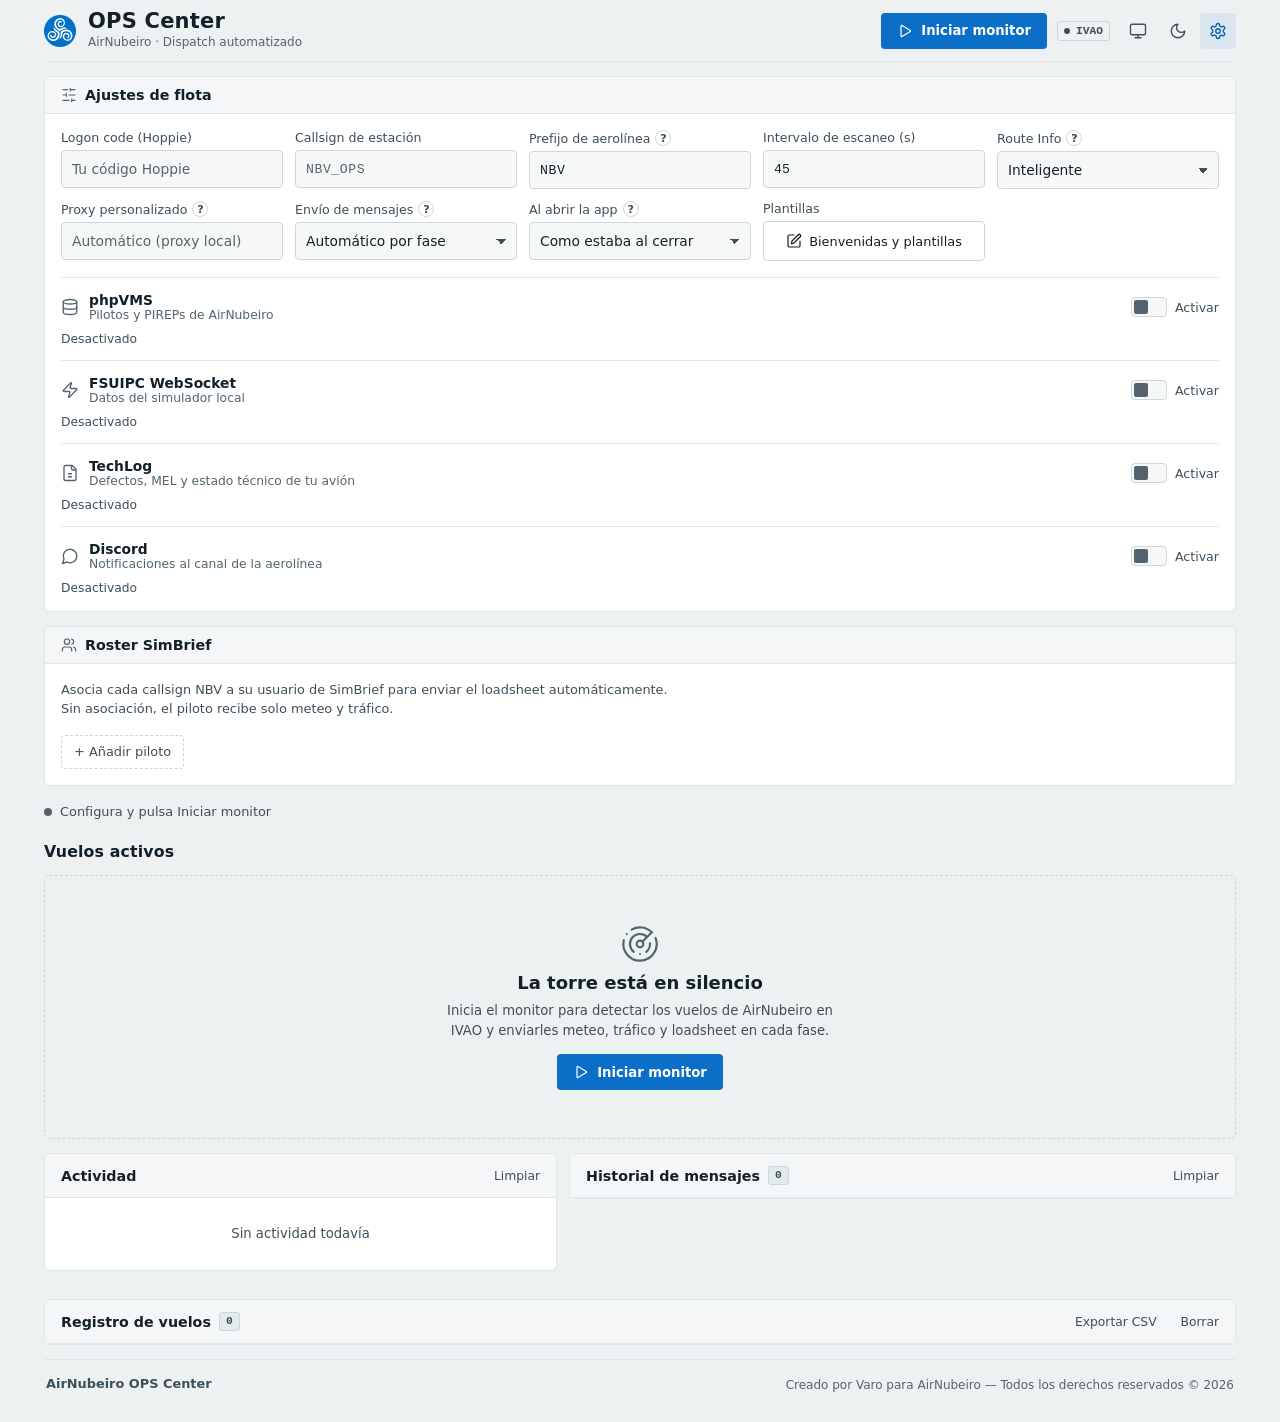
==== commit 2e5daaff: "ACARS v5.5.1: revision completa (OPS ya no se para tras 200 lineas de actividad, LOGON con hoppieOk," ====
--- a/ops-center.html
+++ b/ops-center.html
@@ -2,16 +2,16 @@
 <html lang="es">
 <head>
 <meta charset="UTF-8">
-<meta http-equiv="Content-Security-Policy" content="default-src 'self'; script-src 'self' 'sha256-5I/x5qls9bpE0oj8+HHIGtAUZbpPjoAK3fKgNx4mpUc=' 'sha256-En+GFXCRib7B1zPl1uWO3GuYV5PJwM8Pv2ISAmuDmoE='; style-src 'self' 'unsafe-inline' https://fonts.googleapis.com; font-src 'self' https://fonts.gstatic.com; img-src 'self' data: blob: https:; connect-src 'self' https: wss: ws:; frame-src 'self'; worker-src 'self'; manifest-src 'self'; object-src 'none'; base-uri 'none'; form-action 'none'">
-<meta name="viewport" content="width=device-width, initial-scale=1.0, user-scalable=no">
+<meta http-equiv="Content-Security-Policy" content="default-src 'self'; script-src 'self' 'sha256-5I/x5qls9bpE0oj8+HHIGtAUZbpPjoAK3fKgNx4mpUc=' 'sha256-iP8ICWbxE4G8bDuHZVMjhy6cWz9EhhqPis7wJHbLXvM='; style-src 'self' 'unsafe-inline' https://fonts.googleapis.com; font-src 'self' https://fonts.gstatic.com; img-src 'self' data: blob: https:; connect-src 'self' https: wss: ws:; frame-src 'self'; worker-src 'self'; manifest-src 'self'; object-src 'none'; base-uri 'none'; form-action 'none'">
+<meta name="viewport" content="width=device-width, initial-scale=1.0">
 <title>OPS Center — AirNubeiro</title>
 <link rel="manifest" href="manifest.json">
-<meta name="theme-color" content="#07111F">
+<meta name="theme-color" content="#111a20">
 <script data-boot>try{var m=localStorage.getItem('nbv_theme')||'auto',d=document.documentElement;d.dataset.theme=m==='auto'?(matchMedia('(prefers-color-scheme: light)').matches?'light':'dark'):m;if(/[?&]embed\b/.test(location.search)&&parent!==window)d.classList.add('embed')}catch(e){}</script>
 <meta name="apple-mobile-web-app-capable" content="yes">
 <meta name="apple-mobile-web-app-status-bar-style" content="black-translucent">
 <link rel="apple-touch-icon" href="icons/icon-192.png">
-<link href="https://fonts.googleapis.com/css2?family=Raleway:wght@600;700&family=JetBrains+Mono:wght@400;500;600;700&family=IBM+Plex+Sans:wght@400;500;600;700&display=swap" rel="stylesheet">
+<link href="https://fonts.googleapis.com/css2?family=Barlow:wght@400;500;600&family=Barlow+Semi+Condensed:wght@600;700&family=IBM+Plex+Mono:wght@400;500;600&display=swap" rel="stylesheet">
 <link rel="stylesheet" href="nbv-ui.css">
 </head>
 <body>
@@ -64,9 +64,9 @@
     <div class="hdr-r">
       <button class="btn-pri" id="btnMonitor" data-click="toggleMonitor"><span id="monIco"><svg class="ic"><use href="#i-play"/></svg></span><span id="monTxt">Iniciar monitor</span></button>
       <span class="fsuipc-badge src-ivao" id="fsuipcBadge" title="Fuente: IVAO Whazzup"><span class="fd"></span>IVAO</span>
-      <button class="ib" id="btnAoc" data-click="toggleAoc" title="Pantalla AOC"><svg class="ic"><use href="#i-monitor"/></svg></button>
-      <button class="ib" id="btnTheme" data-theme-ico data-click="NBV.ui.theme.cycle" title="Tema"><svg class="ic"><use href="#i-sun"/></svg></button>
-      <button class="ib" id="btnCfg" data-click="toggleCfg" title="Ajustes"><svg class="ic"><use href="#i-settings"/></svg></button>
+      <button class="ib" id="btnAoc" data-click="toggleAoc" title="Pantalla AOC" aria-label="Pantalla AOC"><svg class="ic"><use href="#i-monitor"/></svg></button>
+      <button class="ib" id="btnTheme" data-theme-ico data-click="NBV.ui.theme.cycle" title="Tema" aria-label="Tema"><svg class="ic"><use href="#i-sun"/></svg></button>
+      <button class="ib" id="btnCfg" data-click="toggleCfg" title="Ajustes" aria-label="Ajustes"><svg class="ic"><use href="#i-settings"/></svg></button>
     </div>
   </header>
 
@@ -148,6 +148,7 @@
           <span class="hi" tabindex="0">?<span class="tt">OPS usará los datos del simulador para este callsign en lugar de IVAO Whazzup.</span></span>
         </label><input type="text" id="fsuipcCs" class="uc" placeholder="NBV101" maxlength="12" autocomplete="off" spellcheck="false"></div>
         <div class="f"><label for="fsuipcPoll">Intervalo (ms)</label><input type="number" id="fsuipcPoll" value="500" min="200" max="2000" step="100"></div>
+        <div class="f fw"><div class="dc-events"><label><input type="checkbox" id="oooiTx"> Enviar TELEX OOOI a mi avión</label></div></div>
       </div>
       <div class="cfg-mod-status" id="fsuipcStatus">Desactivado</div>
     </div>
@@ -273,7 +274,7 @@
       </table>
       <div class="aoc-empty" id="aocEmpty">Ningún vuelo NBV detectado — inicia el monitor</div>
     </div>
-    <div class="aoc-footer">AirNubeiro OPS Center v5.4.2</div>
+    <div class="aoc-footer">AirNubeiro OPS Center v5.5.1</div>
   </div>
 
   <div class="ftr">
@@ -284,47 +285,47 @@
 </div>
 
 <script src="nbv-core.js"></script>
-<script>let flights={},roster={},totalMsgsSent=0;function msgCountRestore(e){totalMsgsSent=e||0}NBV.app.saveCfg=()=>saveCfg(),NBV.app.log=(e,t)=>log(e,t);function saveCfg(){if(NBV._applying)return;const e=cfgCollectShared();try{localStorage.setItem("an_ops",JSON.stringify({...NBV.logon.scrub(e),a:$("cA").value,i:$("cI").value,ri:$("cRI").value,auto:$("cAuto").value,autoStart:$("cAutoStart")?.value||"last",roster}))}catch{}NBV.cfg.saveShared(e)}function loadCfg(){let e={};try{e=JSON.parse(localStorage.getItem("an_ops"))||{}}catch{}const t=NBV.cfg.merge(e);$("cA").value=t.a||"NBV",t.i&&($("cI").value=t.i),t.ri&&($("cRI").value=t.ri),t.auto&&($("cAuto").value=t.auto),t.autoStart&&$("cAutoStart")&&($("cAutoStart").value=t.autoStart),t.roster&&(roster=t.roster),NBV._applying=!0;try{cfgApplyFields(t)}finally{NBV._applying=!1}apikeyRenderState(),$("fsuipcEn").checked&&fsuipcConnect(),$("phpvmsEn").checked&&phpvmsStart(),dcLoad().then(n=>{$("discordEn").checked&&discordSetStatus(n?"Webhook activo (cifrado)":"✗ Activo pero sin webhook guardado",!!n||!1)})}["cL","cS","cA","cP","cI","cRI","cAuto","fsuipcUrl","fsuipcCs","fsuipcPoll","phpvmsUrl","phpvmsPoll","cAutoStart","dcEvFlight","dcEvPhase","dcEvTelex","dcEvAlert"].forEach(e=>$(e)?.addEventListener("change",saveCfg)),$("discordUrl")?.addEventListener("change",dcOnChange);function toggleCfg(){const e=!$("cfgP").classList.contains("v");if($("cfgP").classList.toggle("v",e),$("rosterP").classList.toggle("v",e),$("btnCfg").classList.toggle("on",e),e)try{$("cfgP").scrollIntoView({behavior:"smooth",block:"start"})}catch{}}function renderRoster(){const e=$("rosterList");e.innerHTML="",Object.entries(roster).forEach(([t,n])=>{const s=document.createElement("div");s.className="roster-row",s.innerHTML=`
+<script>let flights={},roster={},totalMsgsSent=0;function msgCountRestore(e){totalMsgsSent=e||0}NBV.app.saveCfg=()=>saveCfg(),NBV.app.log=(e,t)=>log(e,t);function saveCfg(){if(NBV._applying)return;const e=cfgCollectShared();try{localStorage.setItem("an_ops",JSON.stringify({...NBV.logon.scrub(e),a:$("cA").value,i:$("cI").value,ri:$("cRI").value,auto:$("cAuto").value,autoStart:$("cAutoStart")?.value||"last",oooiTx:!!$("oooiTx")?.checked,roster}))}catch{}NBV.cfg.saveShared(e)}function loadCfg(){let e={};try{e=JSON.parse(localStorage.getItem("an_ops"))||{}}catch{}const t=NBV.cfg.merge(e);$("cA").value=t.a||"NBV",t.i&&($("cI").value=t.i),t.ri&&($("cRI").value=t.ri),t.auto&&($("cAuto").value=t.auto),t.autoStart&&$("cAutoStart")&&($("cAutoStart").value=t.autoStart),$("oooiTx")&&($("oooiTx").checked=!!t.oooiTx),t.roster&&(roster=t.roster),NBV._applying=!0;try{cfgApplyFields(t)}finally{NBV._applying=!1}apikeyRenderState(),$("fsuipcEn").checked&&fsuipcConnect(),$("phpvmsEn").checked&&phpvmsStart(),dcLoad().then(a=>{$("discordEn").checked&&discordSetStatus(a?"Webhook activo (cifrado)":"✗ Activo pero sin webhook guardado",!!a||!1)})}["cL","cS","cA","cP","cI","cRI","cAuto","fsuipcUrl","fsuipcCs","fsuipcPoll","phpvmsUrl","phpvmsPoll","cAutoStart","oooiTx","dcEvFlight","dcEvPhase","dcEvTelex","dcEvAlert"].forEach(e=>$(e)?.addEventListener("change",saveCfg)),$("discordUrl")?.addEventListener("change",dcOnChange);function toggleCfg(){const e=!$("cfgP").classList.contains("v");if($("cfgP").classList.toggle("v",e),$("rosterP").classList.toggle("v",e),$("btnCfg").classList.toggle("on",e),e)try{$("cfgP").scrollIntoView({behavior:"smooth",block:"start"})}catch{}}function renderRoster(){const e=$("rosterList");e.innerHTML="",Object.entries(roster).forEach(([t,a])=>{const n=document.createElement("div");n.className="roster-row",n.innerHTML=`
       <input type="text" class="uc" value="${esc(t)}" placeholder="NBV123" maxlength="10" data-change="updateRoster|$el" data-old="${esc(t)}">
-      <input type="text" value="${esc(n)}" placeholder="SimBrief user" data-change="updateRoster|$el">
-      <button class="rm" data-click="removeRoster|${esc(t)}" title="Eliminar">✕</button>`,e.appendChild(s)})}function addRosterRow(){roster[""]="",renderRoster();const e=$("rosterList").querySelectorAll("input");e.length&&e[e.length-2].focus()}function updateRoster(e){const n=e.closest(".roster-row").querySelectorAll("input"),s=n[0].dataset.old,o=n[0].value.trim().toUpperCase(),a=n[1].value.trim();s!==o&&delete roster[s],o&&(roster[o]=a),n[0].dataset.old=o,saveCfg(),renderRosterChips()}function removeRoster(e){delete roster[e],renderRoster(),saveCfg(),renderRosterChips()}document.querySelectorAll(".uc").forEach(e=>e.addEventListener("input",()=>{e.value=e.value.toUpperCase()}));async function sendTelex(e,t,{auto:n=!0}={}){e=NBV.acars.to(e);try{await hoppieSendTelex(e,t);try{NBV.bus.emitRemote("sent",{to:e})}catch{}discordNotifyTelex(e,t,n,!0)}catch(s){throw discordNotifyTelex(e,t,n,!1),s}return totalMsgsSent++,NBV.ui.stats.msg("tx"),!0}const SENT_STORAGE_KEY="an_ops_sent_registry",HIST_STORAGE_KEY="an_ops_msg_history";let sentRegistry={},msgHistory=[];function loadSentRegistry(){try{const e=localStorage.getItem(SENT_STORAGE_KEY);e&&(sentRegistry=JSON.parse(e));const t=localStorage.getItem(HIST_STORAGE_KEY);t&&(msgHistory=JSON.parse(t));const n=Date.now()-6*36e5;let s=0;for(const a in sentRegistry)sentRegistry[a]<n&&(delete sentRegistry[a],s++);msgHistory=msgHistory.filter(a=>a.ts>n),saveSentRegistry();const o=Object.keys(sentRegistry).length;o>0&&log(`DEDUP: ${o} registros cargados de sesion anterior (${s} expirados)`,"ops")}catch(e){sentRegistry={},msgHistory=[],log(`DEDUP: error cargando registros: ${e.message}`,"err")}renderMsgHistory()}function saveSentRegistry(){try{localStorage.setItem(SENT_STORAGE_KEY,JSON.stringify(sentRegistry)),localStorage.setItem(HIST_STORAGE_KEY,JSON.stringify(msgHistory))}catch{}}function dedupKey(e,t,n,s){return`${e}_${t&&t!=="????"?t:""}_${n&&n!=="????"?n:""}_${s}`.replace(/\s/g,"")}function wasSentRecently(e,t,n,s,o){const a=dedupKey(e,t,n,s),i=sentRegistry[a];if(i&&Date.now()-i<o)return!0;const r=`${e}___${s}`,c=sentRegistry[r];return!!(c&&Date.now()-c<o)}function recordSent(e,t,n,s,o,a,i){const r=dedupKey(e,t,n,s);if(a==="sent"){sentRegistry[r]=Date.now(),sentRegistry[`${e}___${s}`]=Date.now();const c=s.replace(/_\d+$/,"");c!==s&&(sentRegistry[dedupKey(e,t,n,c)]=Date.now(),sentRegistry[`${e}___${c}`]=Date.now()),log(`DEDUP: registrado ${r}`,"")}msgHistory.push({ts:Date.now(),cs:e,phase:s,label:o,status:a,body:i||""}),msgHistory.length>200&&(msgHistory=msgHistory.slice(-200)),saveSentRegistry(),renderMsgHistory()}function toggleMsgHistory(){$("mhBody").classList.toggle("open")}function clearMsgHistory(){msgHistory=[],sentRegistry={},saveSentRegistry(),renderMsgHistory()}function toggleMsgBody(e){const t=document.getElementById("mh-body-"+e);if(!t)return;t.classList.toggle("open");const n=t.previousElementSibling?.querySelector(".mh-expand");n&&(n.textContent=t.classList.contains("open")?"▾":"▸")}function renderMsgHistory(){const e=$("mhRows"),t=$("mhEmpty");if($("mhCount").textContent=msgHistory.length,!msgHistory.length){e.innerHTML="",t.style.display="block";return}t.style.display="none";const n=[...msgHistory].reverse();e.innerHTML=n.map((s,o)=>{const a=new Date(s.ts).toISOString().substring(11,19),i=s.status==="sent"?"sent":s.status==="skip"?"skip":"error",r=s.status==="sent"?"✓ ENVIADO":s.status==="skip"?"⊘ OMITIDO":"✗ ERROR",c=s.body&&s.body.trim().length>0,l=c?'<span class="mh-expand" title="Ver contenido">▸</span>':"",g=c?`<tr id="mh-body-${Number(o)}" class="mh-body-row"><td colspan="5"><pre class="mh-body-pre">${esc(s.body)}</pre></td></tr>`:"";return`<tr class="${c?"mh-clickable":""}" ${c?`data-click="toggleMsgBody|#${Number(o)}"`:""}><td>${l}${esc(a)}</td><td>${esc(s.cs)}</td><td>${esc(s.phase)}</td><td>${esc(s.label)}</td><td><span class="mh-st ${esc(i)}">${esc(r)}</span></td></tr>${g}`}).join("")}function log(e,t=""){$("logEmpty").style.display="none";const n=document.createElement("div");n.className=`log-e ${t}`,n.innerHTML=`<span class="lt">${esc(tsShort())}</span><span class="lm">${esc(e)}</span>`;const s=$("logBox");for(s.insertBefore(n,s.children[1]);s.children.length>202;)s.removeChild(s.lastChild)}function clearLog(){$("logBox").querySelectorAll(".log-e").forEach(e=>e.remove()),$("logEmpty").style.display="block"}async function genPreflight(e){const t=[],n=e.dep||"????",s=e.arr||"????",o=roster[e.callsign];if(o)try{const a=await simbriefOfp(o),i=a.params?.units==="lbs"?"LBS":"KG",r=c=>Number(c||0).toLocaleString("en-US");a.times?.est_time_enroute&&(e._sbEet=Math.round(Number(a.times.est_time_enroute)/60)),t.push({id:"loadsheet",label:"LOADSHEET",body:[`=== LOADSHEET ${e.callsign} ===`,`${a.origin?.icao_code||n}/${a.destination?.icao_code||s} ALT:${a.alternate?.icao_code||"N/A"}`,`ACFT:${a.aircraft?.icaocode||"?"} CI:${a.general?.costindex||"?"}`,`PAX:${a.weights?.pax_count||0} CARGO:${r(a.weights?.cargo)}${i}`,`ZFW:${r(a.weights?.est_zfw)} TOW:${r(a.weights?.est_tow)} LDW:${r(a.weights?.est_ldw)} ${i}`,`FUEL BLK:${r(a.fuel?.plan_ramp)} TRIP:${r(a.fuel?.enroute_burn)} RSV:${r(a.fuel?.reserve)} ${i}`].join(`
-`)})}catch(a){log(`SimBrief ${e.callsign}: ${a.message}`,"wrn")}try{const a=await opsTechStatusMessage(e);a&&t.push(a)}catch(a){log(`TechLog ${e.callsign}: ${a.message}`,"wrn")}try{const a=[n,s].filter(i=>i!=="????");if(a.length){const[i,r,c]=await Promise.all([NBV.wx.metar(a,2),NBV.wx.taf(a).catch(()=>""),n!=="????"?atisText(n):""]);t.push({id:"wx_brief",label:"WX BRIEF",body:`=== WX BRIEFING ${e.callsign} ===
-${n}→${s}
-${c?c+`
+      <input type="text" value="${esc(a)}" placeholder="SimBrief user" data-change="updateRoster|$el">
+      <button class="rm" data-click="removeRoster|${esc(t)}" title="Eliminar">✕</button>`,e.appendChild(n)})}function addRosterRow(){roster[""]="",renderRoster();const e=$("rosterList").querySelectorAll("input");e.length&&e[e.length-2].focus()}function updateRoster(e){const a=e.closest(".roster-row").querySelectorAll("input"),n=a[0].dataset.old,o=a[0].value.trim().toUpperCase(),s=a[1].value.trim();n!==o&&delete roster[n],o&&(roster[o]=s),a[0].dataset.old=o,saveCfg(),renderRosterChips()}function removeRoster(e){delete roster[e],renderRoster(),saveCfg(),renderRosterChips()}document.querySelectorAll(".uc").forEach(e=>e.addEventListener("input",()=>{e.value=e.value.toUpperCase()}));async function sendTelex(e,t,{auto:a=!0}={}){e=NBV.acars.to(e);try{await hoppieSendTelex(e,t);try{NBV.bus.emitRemote("sent",{to:e})}catch{}discordNotifyTelex(e,t,a,!0)}catch(n){throw discordNotifyTelex(e,t,a,!1),n}return totalMsgsSent++,NBV.ui.stats.msg("tx"),!0}const SENT_STORAGE_KEY="an_ops_sent_registry",HIST_STORAGE_KEY="an_ops_msg_history";let sentRegistry={},msgHistory=[];function loadSentRegistry(){try{const e=localStorage.getItem(SENT_STORAGE_KEY);e&&(sentRegistry=JSON.parse(e));const t=localStorage.getItem(HIST_STORAGE_KEY);t&&(msgHistory=JSON.parse(t));const a=Date.now()-6*36e5;let n=0;for(const s in sentRegistry)sentRegistry[s]<a&&(delete sentRegistry[s],n++);msgHistory=msgHistory.filter(s=>s.ts>a),saveSentRegistry();const o=Object.keys(sentRegistry).length;o>0&&log(`DEDUP: ${o} registros cargados de sesion anterior (${n} expirados)`,"ops")}catch(e){sentRegistry={},msgHistory=[],log(`DEDUP: error cargando registros: ${e.message}`,"err")}renderMsgHistory()}function reloadSentRegistry(){try{const e=JSON.parse(localStorage.getItem(SENT_STORAGE_KEY)||"{}")||{};for(const t in e)typeof e[t]=="number"&&!(sentRegistry[t]>=e[t])&&(sentRegistry[t]=e[t])}catch{}}function saveSentRegistry(){try{localStorage.setItem(SENT_STORAGE_KEY,JSON.stringify(sentRegistry)),localStorage.setItem(HIST_STORAGE_KEY,JSON.stringify(msgHistory))}catch{}}function dedupKey(e,t,a,n){return`${e}_${t&&t!=="????"?t:""}_${a&&a!=="????"?a:""}_${n}`.replace(/\s/g,"")}function wasSentRecently(e,t,a,n,o){const s=dedupKey(e,t,a,n),r=sentRegistry[s];if(r&&Date.now()-r<o)return!0;const i=`${e}___${n}`,l=sentRegistry[i];return!!(l&&Date.now()-l<o)}function recordSent(e,t,a,n,o,s,r,i=""){const l=dedupKey(e,t,a,n);if(s==="sent"){sentRegistry[l]=Date.now(),sentRegistry[`${e}___${n}`]=Date.now();const c=n.replace(/_\d+$/,"");c!==n&&(sentRegistry[dedupKey(e,t,a,c)]=Date.now(),sentRegistry[`${e}___${c}`]=Date.now()),log(`DEDUP: registrado ${l}`,"")}msgHistory.push({ts:Date.now(),cs:e,phase:n,label:o,status:s,body:r||"",key:i}),msgHistory.length>200&&(msgHistory=msgHistory.slice(-200)),saveSentRegistry(),renderMsgHistory()}function markHistoryDelivered(e,t,a){if(!t)return!1;for(let n=msgHistory.length-1;n>=0;n--){const o=msgHistory[n];if(o.cs===e&&o.key===t&&o.status==="sent")return o.status="delivered",o.relayed=String(a||""),saveSentRegistry(),renderMsgHistory(),!0}return!1}function toggleMsgHistory(){$("mhBody").classList.toggle("open")}function clearMsgHistory(){msgHistory=[],saveSentRegistry(),renderMsgHistory()}function toggleMsgBody(e){const t=document.getElementById("mh-body-"+e);if(!t)return;t.classList.toggle("open");const a=t.previousElementSibling?.querySelector(".mh-expand");a&&(a.textContent=t.classList.contains("open")?"▾":"▸")}function renderMsgHistory(){const e=$("mhRows"),t=$("mhEmpty");if($("mhCount").textContent=msgHistory.length,!msgHistory.length){e.innerHTML="",t.style.display="block";return}t.style.display="none";const a=[...msgHistory].reverse();e.innerHTML=a.map((n,o)=>{const s=new Date(n.ts).toISOString().substring(11,19),r=n.status==="delivered"?"delivered":n.status==="sent"?"sent":n.status==="skip"?"skip":"error",i=n.status==="delivered"?`✓✓ RECIBIDO${n.relayed?" "+n.relayed:""}`:n.status==="sent"?"✓ ENVIADO":n.status==="skip"?"⊘ OMITIDO":"✗ ERROR",l=n.body&&n.body.trim().length>0,c=l?'<span class="mh-expand" title="Ver contenido">▸</span>':"",u=l?`<tr id="mh-body-${Number(o)}" class="mh-body-row"><td colspan="5"><pre class="mh-body-pre">${esc(n.body)}</pre></td></tr>`:"";return`<tr class="${l?"mh-clickable":""}" ${l?`data-click="toggleMsgBody|#${Number(o)}"`:""}><td>${c}${esc(s)}</td><td>${esc(n.cs)}</td><td>${esc(n.phase)}</td><td>${esc(n.label)}</td><td><span class="mh-st ${esc(r)}">${esc(i)}</span></td></tr>${u}`}).join("")}function log(e,t=""){const a=$("logEmpty");a&&(a.style.display="none");const n=document.createElement("div");n.className=`log-e ${t}`,n.innerHTML=`<span class="lt">${esc(tsShort())}</span><span class="lm">${esc(e)}</span>`;const o=$("logBox");o.insertBefore(n,o.children[1]);const s=o.querySelectorAll(".log-e");for(let r=200;r<s.length;r++)s[r].remove()}function clearLog(){$("logBox").querySelectorAll(".log-e").forEach(t=>t.remove());const e=$("logEmpty");e&&(e.style.display="block")}async function genPreflight(e){const t=[],a=e.dep||"????",n=e.arr||"????",o=roster[e.callsign];if(o)try{const s=await simbriefOfp(o),r=s.params?.units==="lbs"?"LBS":"KG",i=l=>Number(l||0).toLocaleString("en-US");if(s.times?.est_time_enroute){const l=Math.round(Number(s.times.est_time_enroute)/60),c=flights[e.callsign];c&&c.firstSeen!==e.firstSeen?e._sbEet=l:(flights[e.callsign]||e)._sbEet=l}t.push({id:"loadsheet",label:"LOADSHEET",body:[`=== LOADSHEET ${e.callsign} ===`,`${s.origin?.icao_code||a}/${s.destination?.icao_code||n} ALT:${s.alternate?.icao_code||"N/A"}`,`ACFT:${s.aircraft?.icaocode||"?"} CI:${s.general?.costindex||"?"}`,`PAX:${s.weights?.pax_count||0} CARGO:${i(s.weights?.cargo)}${r}`,`ZFW:${i(s.weights?.est_zfw)} TOW:${i(s.weights?.est_tow)} LDW:${i(s.weights?.est_ldw)} ${r}`,`FUEL BLK:${i(s.fuel?.plan_ramp)} TRIP:${i(s.fuel?.enroute_burn)} RSV:${i(s.fuel?.reserve)} ${r}`].join(`
+`)})}catch(s){log(`SimBrief ${e.callsign}: ${s.message}`,"wrn")}try{const s=await opsTechStatusMessage(e);s&&t.push(s)}catch(s){log(`TechLog ${e.callsign}: ${s.message}`,"wrn")}try{const s=[a,n].filter(r=>r!=="????");if(s.length){const[r,i,l]=await Promise.all([NBV.wx.metar(s,2),NBV.wx.taf(s).catch(()=>""),a!=="????"?atisText(a):""]);t.push({id:"wx_brief",label:"WX BRIEF",body:`=== WX BRIEFING ${e.callsign} ===
+${a}→${n}
+${l?l+`
 `:""}METAR:
-${i||"N/A"}
+${r||"N/A"}
 TAF:
-${(r||"N/A").substring(0,400)}`})}}catch(a){log(`WX ${e.callsign}: ${a.message}`,"wrn")}return t}async function genEnroute(e){const t=e.arr||"????",n=[];try{const s=await NBV.ivao.get(),o=NBV.ivao.traffic(s,t);let a=`=== TRAFFIC ${t} ===
+${(i||"N/A").substring(0,400)}`})}}catch(s){log(`WX ${e.callsign}: ${s.message}`,"wrn")}return t}async function genEnroute(e){const t=e.arr||"????",a=[];try{const n=await NBV.ivao.get(),o=NBV.ivao.traffic(n,t);let s=`=== TRAFFIC ${t} ===
 ${o.density} (ARR:${o.arriving.length} DEP:${o.departing.length})
-`;for(const r of o.arriving.slice(0,6))a+=`${r.callsign||"?"} ${safeStr(r.flightPlan?.aircraftId)||"?"} FROM ${NBV.ivao.depOf(r)||"?"} GS${safeNum(r.lastTrack?.groundSpeed)} FL${Math.round(safeNum(r.lastTrack?.altitude)/100)}
-`;const i=NBV.ivao.atcFor(s,t);a+=i.length?`ATC: ${i.map(r=>`${r.callsign} ${fmtFreq(r.atcSession?.frequency)}`).join(", ")}
+`;for(const i of o.arriving.slice(0,6))s+=`${i.callsign||"?"} ${safeStr(i.flightPlan?.aircraftId)||"?"} FROM ${NBV.ivao.depOf(i)||"?"} GS${safeNum(i.lastTrack?.groundSpeed)} FL${Math.round(safeNum(i.lastTrack?.altitude)/100)}
+`;const r=NBV.ivao.atcFor(n,t);s+=r.length?`ATC: ${r.map(i=>`${i.callsign} ${fmtFreq(i.atcSession?.frequency)}`).join(", ")}
 `:`NO ATC ONLINE ${t}
-`,n.push({id:"traffic",label:"TRAFFIC",body:a})}catch(s){log(`Traffic ${e.callsign}: ${s.message}`,"wrn")}try{const s=await NBV.wx.metarLatest(t);s&&n.push({id:"wx_enroute",label:"WX ENRTE",body:`=== WX EN-ROUTE ${e.callsign} ===
+`,a.push({id:"traffic",label:"TRAFFIC",body:s})}catch(n){log(`Traffic ${e.callsign}: ${n.message}`,"wrn")}try{const n=await NBV.wx.metarLatest(t);n&&a.push({id:"wx_enroute",label:"WX ENRTE",body:`=== WX EN-ROUTE ${e.callsign} ===
 DEST ${t} METAR:
-${s}`})}catch{}return n}async function genDescent(e){const t=e.arr||"????",n=[];try{const[o,a]=await Promise.all([atisText(t),NBV.wx.metarLatest(t).catch(()=>"")]);n.push({id:"arrival_info",label:"ARR INFO",body:`=== ARRIVAL INFO ${e.callsign} ===
+${n}`})}catch{}return a}async function genDescent(e){const t=e.arr||"????",a=[];try{const[o,s]=await Promise.all([atisText(t),NBV.wx.metarLatest(t).catch(()=>"")]);a.push({id:"arrival_info",label:"ARR INFO",body:`=== ARRIVAL INFO ${e.callsign} ===
 ${t}
 ${o?o+`
 `:""}METAR:
-${a||"N/A"}`})}catch(o){log(`Descent WX ${e.callsign}: ${o.message}`,"wrn")}try{const o=lastIvaoData||NBV.ivao.last();if(o){const a=NBV.ivao.traffic(o,t),i=NBV.ivao.atcFor(o,t),r=i.some(c=>NBV.ivao.posOf(c)==="APP");if(a.total>8&&i.length>0){let c=`=== ATC ADVISORY ${t} ===
-`;a.total>12?c+=`TRAFICO MUY ALTO - ${a.total} ACFT (${a.arriving.length} ARR/${a.departing.length} DEP)
+${s||"N/A"}`})}catch(o){log(`Descent WX ${e.callsign}: ${o.message}`,"wrn")}try{const o=lastIvaoData||NBV.ivao.last();if(o){const s=NBV.ivao.traffic(o,t),r=NBV.ivao.atcFor(o,t),i=r.some(l=>NBV.ivao.posOf(l)==="APP");if(s.total>8&&r.length>0){let l=`=== ATC ADVISORY ${t} ===
+`;s.total>12?l+=`TRAFICO MUY ALTO - ${s.total} ACFT (${s.arriving.length} ARR/${s.departing.length} DEP)
 POSIBLE ATC DELAY EN LLEGADA
 Espere vectores extendidos o holdings.
-`:c+=`TRAFICO ALTO - ${a.total} ACFT (${a.arriving.length} ARR/${a.departing.length} DEP)
+`:l+=`TRAFICO ALTO - ${s.total} ACFT (${s.arriving.length} ARR/${s.departing.length} DEP)
 POSIBLE SECUENCIACION EN LLEGADA
-`,r&&(c+=`APP activo — secuenciacion probable.
-`),c+=`ATC: ${i.map(l=>l.callsign).join(", ")}
-`,n.push({id:"atc_delay",label:"ATC ADVSY",body:c}),discordNotifyAlert(e.callsign,"ATC CONGESTION",`${t}: ${a.total} aeronaves (${a.arriving.length} ARR/${a.departing.length} DEP)`)}}}catch(o){log(`ATC check ${e.callsign}: ${o.message}`,"wrn")}const s=genPaxConnections(t);return s&&n.push({id:"pax_conn",label:"PAX CONN",body:s}),n}async function genRouteInfo(e){const t=lastIvaoData||NBV.ivao.last();if(!t||!e.lat&&!e.lng)return[];const n=await buildRouteInfo({callsign:e.callsign,dep:e.dep,arr:e.arr,lat:e.lat,lon:e.lng,hdg:e.heading,alt:e.alt,gs:e.gs,data:t,arrLat:e.arrLat,arrLon:e.arrLon,arrDist:e.arrivalDist});e.assignedParking||(e.assignedParking=genParking(e.arr));let s=n.body;return e.assignedParking&&(s+=`--- PARKING ASIGNADO ---
-${e.arr}: ${e.assignedParking}
-`),[{id:"route_info",label:"ROUTE INFO",body:s,significant:n.nSig>0||n.nPirep>0||n.atcCount>=4}]}let scanBusy=!1,lastIvaoData=null;function opsSimLive(e){const t=($("fsuipcCs")?.value||"").trim().toUpperCase();return!!t&&t===e&&!!fsuipcGetData(3e4)}async function scan(){const e=$("cA").value.trim().toUpperCase();if(!(!e||scanBusy)){scanBusy=!0;try{const t=await NBV.ivao.get({maxAge:1e4});lastIvaoData=t;const n=NBV.ivao.pilots(t),s=n.filter(l=>safeStr(l.callsign).toUpperCase().startsWith(e));s.length?log(`${e}: ${s.length} detectado(s) [${s.map(l=>`${l.callsign}(${l.lastTrack?.onGround?"GND":"FL"+Math.round(safeNum(l.lastTrack?.altitude)/100)} ${NBV.ivao.depOf(l)||"?"}-${NBV.ivao.arrOf(l)||"?"})`).join(", ")}]`,"ops"):log(`${e}: ningún piloto detectado (${n.length} en red)`,"");const o=new Set(s.map(l=>l.callsign.toUpperCase()));await opsTechlogTick(Date.now());for(const l of NBV.opsLogic.offline(flights,o,Date.now(),{simLive:opsSimLive}))log(`${l.cs} desconectado de IVAO`,"wrn"),NBV.flightLog.offline(l.cs,Date.now());const a=$("cAuto").value==="1",r={riMode:$("cRI").value,hasGen:l=>!!PHASE_GEN[l],wasSentRecently};for(const l of s){const g=l.callsign.toUpperCase(),p=opsSimLive(g)?fsuipcGetData():null,{flt:u,events:m}=NBV.opsLogic.update(l,flights[g]||null,{now:Date.now(),pv:phpvmsActive[g],simVs:p&&typeof p.verticalSpeed=="number"?p.verticalSpeed:null});for(const d of m)d.type==="newLeg"&&log(`${g}: nueva pierna ${d.dep}→${d.arr}`,"ops");flights[g]=u,fsuipcInjectIntoFlight(u);for(const d of m)d.type==="detected"&&(log(`✈ ${g} detectado: ${u.dep}→${u.arr} (${u.aircraft})`,"ops"),NBV.sound.play("detected"),discordNotifyDetected(u)),d.type==="phase"&&(log(`${g}: ${d.from} → ${d.to}`,"ops"),NBV.sound.play("phase"),discordNotifyPhase(u,d.from,d.to));for(const d of NBV.opsLogic.decide(u,l,{...r,now:Date.now()}))d.type==="eet"?d.min>0&&log(`${g}: EET estimado ${Math.floor(d.min/60)}h${String(d.min%60).padStart(2,"0")}m`,""):d.type==="phaseSkip"?log(`${g}: ${d.ph} ya enviado (sesión anterior), omitido`,""):d.type==="phase"?processMessages(u,d.ph,PHASE_GEN[d.ph],a):d.type==="riRestored"?log(`${g}: route info reciente (sesión anterior), restaurado`,""):d.type==="routeinfo"&&processMessages(u,d.key,genRouteInfo,a,d.significant)}await opsTrackDelivery().catch(()=>{});for(const l of o)flights[l]&&NBV.flightLog.track(flights[l],Date.now());await opsRegistroIntegraciones(Date.now()).catch(()=>{}),$("phpvmsEn")?.checked&&phpvmsMergeWithFlights(),updateDashboard(),updateStats(),updateAoc(),renderRosterChips(),flogRender(),opsSaveState();const c=Object.values(flights).filter(l=>!l.offlineSince).length;ss("live",`Monitor activo — ${c} vuelo(s) ${e} — ${tsShort()}`)}catch(t){log(`Scan error: ${t.message}`,"err"),ss("err",`✗ ${t.message}`)}finally{scanBusy=!1}}}async function processMessages(e,t,n,s,o=!1){try{const a=await n(e),i=s&&t==="landed"&&!await opsAircraftOnline(e.callsign);for(const r of a){if(o&&r.significant===!1){log(`${r.label} ${e.callsign}: sin info significativa, omitido`,""),recordSent(e.callsign,e.dep,e.arr,t,r.label,"skip",r.body);continue}const c=`${t}_${r.id}`;if(e.msgStatus[c]=i?"held":s?"sending":"pending",e.msgBodies[c]=r.body,updateDashboard(),i){log(`${r.label} ${e.callsign}: retenido, el avión ya no está conectado a Hoppie (clic en la tarjeta para enviarlo)`,"wrn"),recordSent(e.callsign,e.dep,e.arr,t,r.label,"held",r.body);continue}if(!s){log(`${r.label} generado para ${e.callsign} (envío manual)`,"");continue}try{await sendTelex(e.callsign,r.body,{auto:!0}),e.msgStatus[c]="sent",(e.msgSentAt||={})[c]=Date.now(),log(`✓ ${r.label} → ${e.callsign}`,"ok"),recordSent(e.callsign,e.dep,e.arr,t,r.label,"sent",r.body),await sleep(800)}catch(l){e.msgStatus[c]="error",NBV.sound.play("error"),log(`✗ ${r.label} → ${e.callsign}: ${l.message}`,"err"),recordSent(e.callsign,e.dep,e.arr,t,r.label,"error",r.body)}}}catch(a){log(`Error generando ${t} para ${e.callsign}: ${a.message}`,"err")}updateDashboard(),updateStats()}async function opsAircraftOnline(e){try{return(await NBV.hoppie.online(!0)).has(NBV.acars.to(e).toUpperCase())}catch{return!0}}let deliveryAt=0;async function opsTrackDelivery(){if(Date.now()-deliveryAt<55e3)return;const e=($("cS")?.value||"").trim().toUpperCase();if(!e)return;const t=Object.values(flights).filter(o=>Object.values(o.msgStatus||{}).includes("sent"));if(!t.length)return;deliveryAt=Date.now();const n=((await NBV.hoppie.online()).get(e)||[])[0]?.net||"IVAO",s=o=>String(o||"").replace(/^\[\d+\/\d+\]\s*/,"").replace(/\s+/g," ").trim().toUpperCase().slice(0,40);for(const o of t){const a=NBV.acars.to(o.callsign).toUpperCase();let i;try{i=await NBV.hoppie.history(a,n)}catch{continue}const r=i.filter(c=>c.from===e&&c.to===a&&c.relayed);for(const[c,l]of Object.entries(o.msgStatus)){if(l!=="sent")continue;const g=s(sanitizeForHoppie(o.msgBodies?.[c]||"")),p=g&&r.find(u=>s(u.text)===g);p&&(o.msgStatus[c]="delivered",(o.msgDelivered||={})[c]=p.relayed)}}}async function manualSend(e,t){const n=flights[e],s=n?.msgBodies?.[t];if(!s){log(`${t} → ${e}: contenido no disponible, regenera el mensaje`,"wrn");return}n.msgStatus[t]="sending",updateDashboard();try{await sendTelex(e,s,{auto:!1}),n.msgStatus[t]="sent",(n.msgSentAt||={})[t]=Date.now(),log(`✓ ${t} → ${e} (manual)`,"ok"),recordSent(e,n.dep,n.arr,t.split("_")[0],t,"sent",s)}catch(o){n.msgStatus[t]="error",log(`✗ ${t} → ${e}: ${o.message}`,"err")}updateDashboard(),updateStats()}function updateDashboard(){const e=$("dashboard"),t=Object.values(flights).filter(a=>!a.offlineSince);if(t.length===0){const a=!!monitorInterval;e.innerHTML=`<div class="dash-empty" id="dashEmpty">${NBV.ui.icon("radar","big")}
-      <b>${a?"Escuchando la frecuencia":"La torre está en silencio"}</b>
-      <p>${a?`Aún no hay vuelos ${esc(($("cA")?.value||"NBV").toUpperCase())} conectados a IVAO. En cuanto un piloto conecte aparecerá aquí y recibirá su bienvenida automáticamente.`:"Inicia el monitor para detectar los vuelos de AirNubeiro en IVAO y enviarles meteo, tráfico y loadsheet en cada fase."}</p>
-      ${a?"":`<button type="button" class="btn-pri" data-click="toggleMonitor">${NBV.ui.icon("play")}Iniciar monitor</button>`}</div>`;return}const n={PREFLIGHT:0,ENROUTE:1,DESCENT:2,LANDED:3};t.sort((a,i)=>(n[a.phase]??9)-(n[i.phase]??9));const s={PREFLIGHT:"Preflight",ENROUTE:"En ruta",DESCENT:"Descenso",LANDED:"En tierra"},o={sent:"enviado — esperando a que el avión lo recoja",delivered:"entregado al avión",held:"retenido: el avión no está conectado a Hoppie — clic para enviar",sending:"enviando",pending:"pendiente — clic para enviar",error:"error — clic para reintentar"};e.innerHTML=t.map(a=>{NBV.ui.stats.seen(a.callsign);const i=String(a.phase||"").toLowerCase(),r=a.phase==="LANDED"?100:Math.max(0,Math.min(100,Math.round(a.progressPct||0))),c=etaInfo({arrivalDist:a.arrivalDist,gs:a.gs,lat:a.lat,lon:a.lng,arr:a.arr}),l=[];l.push(["ALT",a.alt>0?"FL"+Math.round(a.alt/100):a.onGround?"GND":"—"]),l.push(["GS",a.gs>0?a.gs+" kt":"—"]),c.eta&&a.phase!=="LANDED"&&l.push(["ETA",c.eta]),c.dist!=null&&l.push(["DEST",c.dist+" nm"]),a.estEnrouteMin>0&&l.push(["EET",`${Math.floor(a.estEnrouteMin/60)}h${String(Math.round(a.estEnrouteMin%60)).padStart(2,"0")}`]),a.enrouteStart&&l.push(["ENR",Math.round((Date.now()-a.enrouteStart)/6e4)+" min"]),a.ivaoState&&l.push(["ST",a.ivaoState]),a.routeInfoCount>0&&l.push(["RI","×"+a.routeInfoCount]);const g=Object.entries(a.msgStatus||{}).map(([h,f])=>{const v=h.replace(/_/g," ").toUpperCase(),S=f==="delivered"?NBV.ui.icon("check"):f==="sent"?NBV.ui.icon("clock"):f==="error"?NBV.ui.icon("refresh"):f==="pending"||f==="held"?NBV.ui.icon("send"):"",y=f==="delivered"&&a.msgDelivered?.[h]?`entregado al avión ${a.msgDelivered[h]}`:o[f]||f;return f==="pending"||f==="error"||f==="held"?`<button type="button" class="flt-msg ${esc(f)}" title="${esc(v)}: ${esc(y)}" data-click="manualSend|${esc(a.callsign)}|${esc(h)}">${S}${esc(v)}</button>`:`<span class="flt-msg ${esc(f)}" title="${esc(v)}: ${esc(y)}">${S}${esc(v)}</span>`}).join(""),p=a.srcSim?["src-sim","SIM"]:a.srcPhpvms?["src-phpvms","phpVMS"]:["src-ivao","IVAO"],u=[esc(a.aircraft||""),a.registration?esc(a.registration):"",[a.pilotIdent,a.pilotName].filter(Boolean).map(esc).join(" · ")].filter(Boolean);{const h=NBV.acars.to(a.callsign);h!==String(a.callsign).toUpperCase()&&u.push(`ACARS ${esc(h)}`)}if(a.tech){const h=a.tech,f=(h.deferred?.length||0)+(h.open?.length||0),v=h.dispatch!=="GO"||/NOT/.test(h.ready)||a.techMismatch;u.push(`<b class="${v?"tech-bad":"tech-ok"}" title="TechLog: ${esc(h.reg)}${a.techMismatch?" ≠ "+esc(a.registration):""}">TECH ${esc(h.dispatch)} · ${esc(h.ready)}${f?` · ${Number(f)} def.`:""}${a.techMismatch?" · LIVERY "+esc(h.reg):""}</b>`)}const m=a.callsign,d=NBV.ui.embed?` data-cs="${esc(m)}" tabindex="0" role="button" aria-label="${esc(m)}: escribir un mensaje" data-click="opsCompose|${esc(m)}" data-keydown="opsCompose|${esc(m)}" data-key="Enter"`:"";return`<article class="flt-card ph-${esc(i)}"${d}>
-      <div class="fc-top"><div class="flt-cs">${esc(m)}</div>${NBV.ui.embed?`<span class="fc-cmp">${NBV.ui.icon("pen")}Escribir</span>`:""}<span class="flt-phase ${esc(i)}">${esc(s[a.phase]||a.phase)}</span></div>
-      <div class="fc-route"><span class="ap">${esc(a.dep||"----")}</span><div class="fc-bar"><i style="width:${Number(r)}%"></i><svg class="ic" style="left:${Number(r)}%" aria-hidden="true"><use href="#i-plane"/></svg></div><span class="ap">${esc(a.arr||"----")}</span></div>
-      <div class="flt-data">${l.map(([h,f])=>`<div class="flt-d">${h} <span>${esc(String(f))}</span></div>`).join("")}</div>
-      <div class="fc-meta">${u.map(h=>`<span>${h}</span>`).join('<span class="sep"></span>')}<span class="${esc(p[0])}" style="margin-left:auto">${esc(p[1])}</span></div>
-      ${g?`<div class="flt-msgs">${g}</div>`:""}
-    </article>`}).join("")}function updateStats(){const e=Object.values(flights).filter(t=>!t.offlineSince);$("stTotal").textContent=e.length,$("stPre").textContent=e.filter(t=>t.phase==="PREFLIGHT").length,$("stEnr").textContent=e.filter(t=>t.phase==="ENROUTE").length,$("stDsc").textContent=e.filter(t=>t.phase==="DESCENT").length,$("stLnd").textContent=e.filter(t=>t.phase==="LANDED").length,$("stMsgs").textContent=totalMsgsSent,$("statsBar").style.display="flex"}let monitorInterval=null;function toggleMonitor(){if(monitorInterval)clearInterval(monitorInterval),monitorInterval=null,opsSaveState(),ss("ok","Monitor detenido"),log("Monitor detenido","wrn");else{if(!$("cL").value.trim()||!$("cS").value.trim()){ss("err","✗ Configura logon y callsign");return}const e=Math.max(15,parseInt($("cI").value)||45)*1e3;log(`Monitor iniciado — scan cada ${e/1e3}s — prefijo: ${$("cA").value.toUpperCase()}`,"ops"),ss("snd","Escaneando IVAO..."),scan(),monitorInterval=setInterval(scan,e),opsSaveState()}opsMonBtn(),updateDashboard();try{NBV.bus.emitRemote("ops")}catch{}}let aocOpen=!1,aocClockInterval=null;function toggleAoc(){if(aocOpen=!aocOpen,$("aocOverlay").style.display=aocOpen?"flex":"none",aocOpen){updateAoc(),aocClockInterval=setInterval(()=>{updateAocClock(),updateAoc()},1e3),updateAocClock();try{document.documentElement.requestFullscreen?.()}catch{}}else{aocClockInterval&&clearInterval(aocClockInterval);try{document.fullscreenElement&&document.exitFullscreen?.()}catch{}}}function updateAocClock(){const e=new Date;$("aocClock").textContent=e.toISOString().substring(11,19)+"Z"}function updateAoc(){if(!aocOpen)return;const e=Object.values(flights).filter(o=>!o.offlineSince);$("aocTotal").textContent=e.length,$("aocPre").textContent=e.filter(o=>o.phase==="PREFLIGHT").length,$("aocEnr").textContent=e.filter(o=>o.phase==="ENROUTE").length,$("aocDsc").textContent=e.filter(o=>o.phase==="DESCENT").length,$("aocLnd").textContent=e.filter(o=>o.phase==="LANDED").length;const t=$("aocRows"),n=$("aocEmpty");if(!e.length){t.innerHTML="",n.style.display="block";return}n.style.display="none";const s={PREFLIGHT:0,ENROUTE:1,DESCENT:2,LANDED:3};e.sort((o,a)=>(s[o.phase]||9)-(s[a.phase]||9)),t.innerHTML=e.map(o=>{const a={PREFLIGHT:"pre",ENROUTE:"enr",DESCENT:"dsc",LANDED:"lnd"}[o.phase]||"",i={PREFLIGHT:"PREFLIGHT",ENROUTE:"EN RUTA",DESCENT:"DESCENSO",LANDED:"LANDED"}[o.phase]||o.phase,r=o.estEnrouteMin>0?`${Math.floor(o.estEnrouteMin/60)}h${String(Math.round(o.estEnrouteMin%60)).padStart(2,"0")}`:"-",c=o.enrouteStart?`${Math.round((Date.now()-o.enrouteStart)/6e4)}m`:"-",l=o.assignedParking||"-",g=roster[o.callsign],p=g?`<span style="color:#2e8cf0;font-size:.52rem;background:rgba(46,140,240,.12);padding:1px 5px;border-radius:3px;margin-left:4px;font-weight:700;border:1px solid rgba(46,140,240,.3)" title="SimBrief: ${esc(g)}">SB</span>`:"";let u="";for(const[m,d]of Object.entries(o.msgStatus||{})){const h=m.replace(/_/g," ").substring(0,10);u+=`<span class="aoc-msg ${esc(d)}">${esc(h)}</span>`}return`<tr>
+`,i&&(l+=`APP activo — secuenciacion probable.
+`),l+=`ATC: ${r.map(c=>c.callsign).join(", ")}
+`,a.push({id:"atc_delay",label:"ATC ADVSY",body:l}),discordNotifyAlert(e.callsign,"ATC CONGESTION",`${t}: ${s.total} aeronaves (${s.arriving.length} ARR/${s.departing.length} DEP)`)}}}catch(o){log(`ATC check ${e.callsign}: ${o.message}`,"wrn")}const n=genPaxConnections(t);return n&&a.push({id:"pax_conn",label:"PAX CONN",body:n}),a}async function genRouteInfo(e){const t=lastIvaoData||NBV.ivao.last();if(!t||!e.lat&&!e.lng)return[];const a=await buildRouteInfo({callsign:e.callsign,dep:e.dep,arr:e.arr,lat:e.lat,lon:e.lng,hdg:e.heading,alt:e.alt,gs:e.gs,data:t,arrLat:e.arrLat,arrLon:e.arrLon,arrDist:e.arrivalDist}),n=flights[e.callsign]||e,o=n.firstSeen===e.firstSeen?n:e;o.assignedParking||(o.assignedParking=genParking(e.arr));let s=a.body;return o.assignedParking&&(s+=`--- PARKING ASIGNADO ---
+${e.arr}: ${o.assignedParking}
+`),[{id:"route_info",label:"ROUTE INFO",body:s,significant:a.nSig>0||a.nPirep>0||a.atcCount>=4}]}let scanBusy=!1,lastIvaoData=null;function opsSimLive(e){const t=($("fsuipcCs")?.value||"").trim().toUpperCase();return!!t&&t===e&&!!fsuipcGetData(3e4)}async function scan(){const e=$("cA").value.trim().toUpperCase();if(!(!e||scanBusy)){scanBusy=!0;try{const t=await NBV.ivao.get({maxAge:1e4});lastIvaoData=t;const a=NBV.ivao.pilots(t),n=a.filter(c=>safeStr(c.callsign).toUpperCase().startsWith(e));n.length?log(`${e}: ${n.length} detectado(s) [${n.map(c=>`${c.callsign}(${c.lastTrack?.onGround?"GND":"FL"+Math.round(safeNum(c.lastTrack?.altitude)/100)} ${NBV.ivao.depOf(c)||"?"}-${NBV.ivao.arrOf(c)||"?"})`).join(", ")}]`,"ops"):log(`${e}: ningún piloto detectado (${a.length} en red)`,"");const o=new Set(n.map(c=>c.callsign.toUpperCase()));await opsTechlogTick(Date.now());for(const c of NBV.opsLogic.offline(flights,o,Date.now(),{simLive:opsSimLive}))log(`${c.cs} desconectado de IVAO`,"wrn"),NBV.flightLog.offline(c.cs,Date.now());const s=$("cAuto").value==="1",i={riMode:$("cRI").value,hasGen:c=>!!PHASE_GEN[c],wasSentRecently};for(const c of n){const u=c.callsign.toUpperCase(),p=opsSimLive(u)?fsuipcGetData():null,{flt:g,events:m}=NBV.opsLogic.update(c,flights[u]||null,{now:Date.now(),pv:phpvmsActive[u],simVs:p&&typeof p.verticalSpeed=="number"?p.verticalSpeed:null});for(const d of m)d.type==="newLeg"&&log(`${u}: nueva pierna ${d.dep}→${d.arr}`,"ops");flights[u]=g,fsuipcInjectIntoFlight(g);for(const d of m)d.type==="detected"&&(log(`✈ ${u} detectado: ${g.dep}→${g.arr} (${g.aircraft})`,"ops"),NBV.sound.play("detected"),discordNotifyDetected(g)),d.type==="phase"&&(log(`${u}: ${d.from} → ${d.to}`,"ops"),NBV.sound.play("phase"),discordNotifyPhase(g,d.from,d.to));for(const d of NBV.opsLogic.decide(g,c,{...i,now:Date.now()}))d.type==="eet"?d.min>0&&log(`${u}: EET estimado ${Math.floor(d.min/60)}h${String(d.min%60).padStart(2,"0")}m`,""):d.type==="phaseSkip"?log(`${u}: ${d.ph} ya enviado (sesión anterior), omitido`,""):d.type==="phase"?processMessages(g,d.ph,PHASE_GEN[d.ph],s):d.type==="riRestored"?log(`${u}: route info reciente (sesión anterior), restaurado`,""):d.type==="routeinfo"&&processMessages(g,d.key,genRouteInfo,s,d.significant)}await opsTrackDelivery().catch(()=>{});for(const c of o)flights[c]&&NBV.flightLog.track(flights[c],Date.now());await opsRegistroIntegraciones(Date.now()).catch(()=>{}),$("phpvmsEn")?.checked&&phpvmsMergeWithFlights(),updateDashboard(),updateStats(),updateAoc(),renderRosterChips(),flogRender(),opsSaveState();const l=Object.values(flights).filter(c=>!c.offlineSince).length;ss("live",`Monitor activo — ${l} vuelo(s) ${e} — ${tsShort()}`)}catch(t){log(`Scan error: ${t.message}`,"err"),ss("err",`✗ ${t.message}`)}finally{scanBusy=!1}}}async function processMessages(e,t,a,n,o=!1){try{const s=await a(e),r=n&&t==="landed"&&!await opsAircraftOnline(e.callsign);for(const i of s){const l=`${t}_${i.id}`;if(o&&i.significant===!1){log(`${i.label} ${e.callsign}: sin info significativa, omitido`,""),recordSent(e.callsign,e.dep,e.arr,t,i.label,"skip",i.body,l);continue}if(e.msgStatus[l]=r?"held":n?"sending":"pending",e.msgBodies[l]=i.body,updateDashboard(),r){log(`${i.label} ${e.callsign}: retenido, el avión ya no está conectado a Hoppie (clic en la tarjeta para enviarlo)`,"wrn"),recordSent(e.callsign,e.dep,e.arr,t,i.label,"held",i.body,l);continue}if(!n){log(`${i.label} generado para ${e.callsign} (envío manual)`,"");continue}try{await sendTelex(e.callsign,i.body,{auto:!0}),e.msgStatus[l]="sent",(e.msgSentAt||={})[l]=Date.now(),log(`✓ ${i.label} → ${e.callsign}`,"ok"),recordSent(e.callsign,e.dep,e.arr,t,i.label,"sent",i.body,l),await sleep(800)}catch(c){e.msgStatus[l]="error",NBV.sound.play("error"),log(`✗ ${i.label} → ${e.callsign}: ${c.message}`,"err"),recordSent(e.callsign,e.dep,e.arr,t,i.label,"error",i.body,l)}}}catch(s){log(`Error generando ${t} para ${e.callsign}: ${s.message}`,"err")}updateDashboard(),updateStats()}async function opsAircraftOnline(e){try{return(await NBV.hoppie.online(!0)).has(NBV.acars.to(e).toUpperCase())}catch{return!0}}function opsHoppieRxMs(e,t){const a=/^(\d{1,2})-(\d{2}):(\d{2})Z?$/.exec(String(e||"").trim());if(!a||!t)return null;const n=new Date(t);let o=null;for(const s of[-1,0,1]){const r=Date.UTC(n.getUTCFullYear(),n.getUTCMonth()+s,+a[1],+a[2],+a[3]);(o===null||Math.abs(r-t)<Math.abs(o-t))&&(o=r)}return Math.abs(o-t)<3*864e5?o:null}let deliveryAt=0;const deliveredIds=new Set;async function opsTrackDelivery(){if(Date.now()-deliveryAt<55e3)return;const e=($("cS")?.value||"").trim().toUpperCase();if(!e)return;const t=Object.values(flights).filter(s=>Object.values(s.msgStatus||{}).includes("sent"));if(!t.length)return;deliveryAt=Date.now();const a=((await NBV.hoppie.online()).get(e)||[])[0]?.net||"IVAO",n=s=>String(s||"").replace(/\s+/g," ").trim().toUpperCase(),o=s=>{const r=splitMsg(sanitizeForHoppie(s),480);return r.length?n(r.length>1?`[1/${r.length}] ${r[0]}`:r[0]):""};for(const s of t){const r=NBV.acars.to(s.callsign).toUpperCase();let i;try{i=await NBV.hoppie.history(r,a)}catch{continue}const l=i.filter(p=>p.from===e&&p.to===r&&p.relayed).sort((p,g)=>p.id-g.id),c=s.msgSentAt||{},u=Object.keys(s.msgStatus).filter(p=>s.msgStatus[p]==="sent").sort((p,g)=>(c[p]||0)-(c[g]||0));for(const p of u){const g=o(s.msgBodies?.[p]||"");if(!g)continue;const m=c[p]?Math.floor(c[p]/6e4)*6e4-6e4:null,d=l.find(h=>{if(deliveredIds.has(h.id)||n(h.text)!==g)return!1;const f=m===null?null:opsHoppieRxMs(h.rx,c[p]);return f===null||f>=m});d&&(deliveredIds.add(d.id),s.msgStatus[p]="delivered",(s.msgDelivered||={})[p]=d.relayed,markHistoryDelivered(s.callsign,p,d.relayed))}}}async function manualSend(e,t){const a=flights[e],n=a?.msgBodies?.[t];if(!n){log(`${t} → ${e}: contenido no disponible, regenera el mensaje`,"wrn");return}a.msgStatus[t]="sending",updateDashboard();try{await sendTelex(e,n,{auto:!1}),a.msgStatus[t]="sent",(a.msgSentAt||={})[t]=Date.now(),log(`✓ ${t} → ${e} (manual)`,"ok"),recordSent(e,a.dep,a.arr,t.split("_")[0],t,"sent",n,t)}catch(o){a.msgStatus[t]="error",log(`✗ ${t} → ${e}: ${o.message}`,"err")}updateDashboard(),updateStats()}function updateDashboard(){const e=$("dashboard"),t=Object.values(flights).filter(s=>!s.offlineSince);if(t.length===0){const s=!!monitorInterval;e.innerHTML=`<div class="dash-empty" id="dashEmpty">${NBV.ui.icon("radar","big")}
+      <b>${s?"Escuchando la frecuencia":"La torre está en silencio"}</b>
+      <p>${s?`Aún no hay vuelos ${esc(($("cA")?.value||"NBV").toUpperCase())} conectados a IVAO. En cuanto un piloto conecte aparecerá aquí y recibirá su bienvenida automáticamente.`:"Inicia el monitor para detectar los vuelos de AirNubeiro en IVAO y enviarles meteo, tráfico y loadsheet en cada fase."}</p>
+      ${s?"":`<button type="button" class="btn-pri" data-click="toggleMonitor">${NBV.ui.icon("play")}Iniciar monitor</button>`}</div>`;return}const a={PREFLIGHT:0,ENROUTE:1,DESCENT:2,LANDED:3};t.sort((s,r)=>(a[s.phase]??9)-(a[r.phase]??9));const n={PREFLIGHT:"Preflight",ENROUTE:"En ruta",DESCENT:"Descenso",LANDED:"En tierra"},o={sent:"enviado — esperando a que el avión lo recoja",delivered:"entregado al avión",held:"retenido: el avión no está conectado a Hoppie — clic para enviar",sending:"enviando",pending:"pendiente — clic para enviar",error:"error — clic para reintentar"};e.innerHTML=t.map(s=>{NBV.ui.stats.seen(s.callsign);const r=String(s.phase||"").toLowerCase(),i=s.phase==="LANDED"?100:Math.max(0,Math.min(100,Math.round(s.progressPct||0))),l=etaInfo({arrivalDist:s.arrivalDist,gs:s.gs,lat:s.lat,lon:s.lng,arr:s.arr}),c=[];c.push(["ALT",s.alt>0?"FL"+Math.round(s.alt/100):s.onGround?"GND":"—"]),c.push(["GS",s.gs>0?s.gs+" kt":"—"]),l.eta&&s.phase!=="LANDED"&&c.push(["ETA",l.eta]),l.dist!=null&&c.push(["DEST",l.dist+" nm"]),s.estEnrouteMin>0&&c.push(["EET",`${Math.floor(s.estEnrouteMin/60)}h${String(Math.round(s.estEnrouteMin%60)).padStart(2,"0")}`]),s.enrouteStart&&c.push(["ENR",Math.round((Date.now()-s.enrouteStart)/6e4)+" min"]),s.ivaoState&&c.push(["ST",s.ivaoState]),s.routeInfoCount>0&&c.push(["RI","×"+s.routeInfoCount]);const u=Object.entries(s.msgStatus||{}).map(([h,f])=>{const v=h.replace(/_/g," ").toUpperCase(),S=f==="delivered"?NBV.ui.icon("check"):f==="sent"?NBV.ui.icon("clock"):f==="error"?NBV.ui.icon("refresh"):f==="pending"||f==="held"?NBV.ui.icon("send"):"",y=f==="delivered"&&s.msgDelivered?.[h]?`entregado al avión ${s.msgDelivered[h]}`:o[f]||f;return f==="pending"||f==="error"||f==="held"?`<button type="button" class="flt-msg ${esc(f)}" title="${esc(v)}: ${esc(y)}" data-click="manualSend|${esc(s.callsign)}|${esc(h)}">${S}${esc(v)}</button>`:`<span class="flt-msg ${esc(f)}" title="${esc(v)}: ${esc(y)}">${S}${esc(v)}</span>`}).join(""),p=s.srcSim?["src-sim","SIM"]:s.srcPhpvms?["src-phpvms","phpVMS"]:["src-ivao","IVAO"],g=[esc(s.aircraft||""),s.registration?esc(s.registration):"",[s.pilotIdent,s.pilotName].filter(Boolean).map(esc).join(" · ")].filter(Boolean);{const h=NBV.acars.to(s.callsign);h!==String(s.callsign).toUpperCase()&&g.push(`ACARS ${esc(h)}`)}if(s.tech){const h=s.tech,f=(h.deferred?.length||0)+(h.open?.length||0),v=h.dispatch!=="GO"||/NOT/.test(h.ready)||s.techMismatch;g.push(`<b class="${v?"tech-bad":"tech-ok"}" title="TechLog: ${esc(h.reg)}${s.techMismatch?" ≠ "+esc(s.registration):""}">TECH ${esc(h.dispatch)} · ${esc(h.ready)}${f?` · ${Number(f)} def.`:""}${s.techMismatch?" · LIVERY "+esc(h.reg):""}</b>`)}const m=s.callsign,d=NBV.ui.embed?` data-cs="${esc(m)}" tabindex="0" role="button" aria-label="${esc(m)}: escribir un mensaje" data-click="opsCompose|${esc(m)}" data-keydown="opsCompose|${esc(m)}" data-key="Enter"`:"";return`<article class="flt-card ph-${esc(r)}"${d}>
+      <div class="fc-top"><div class="flt-cs">${esc(m)}</div>${NBV.ui.embed?`<span class="fc-cmp">${NBV.ui.icon("pen")}Escribir</span>`:""}<span class="flt-phase ${esc(r)}">${esc(n[s.phase]||s.phase)}</span></div>
+      <div class="fc-route"><span class="ap">${esc(s.dep||"----")}</span><div class="fc-bar"><i style="width:${Number(i)}%"></i><svg class="ic" style="left:${Number(i)}%" aria-hidden="true"><use href="#i-plane"/></svg></div><span class="ap">${esc(s.arr||"----")}</span></div>
+      <div class="flt-data">${c.map(([h,f])=>`<div class="flt-d">${h} <span>${esc(String(f))}</span></div>`).join("")}</div>
+      <div class="fc-meta">${g.map(h=>`<span>${h}</span>`).join('<span class="sep"></span>')}<span class="${esc(p[0])}" style="margin-left:auto">${esc(p[1])}</span></div>
+      ${u?`<div class="flt-msgs">${u}</div>`:""}
+    </article>`}).join("")}function updateStats(){const e=Object.values(flights).filter(t=>!t.offlineSince);$("stTotal").textContent=e.length,$("stPre").textContent=e.filter(t=>t.phase==="PREFLIGHT").length,$("stEnr").textContent=e.filter(t=>t.phase==="ENROUTE").length,$("stDsc").textContent=e.filter(t=>t.phase==="DESCENT").length,$("stLnd").textContent=e.filter(t=>t.phase==="LANDED").length,$("stMsgs").textContent=totalMsgsSent,$("statsBar").style.display="flex"}let monitorInterval=null;function toggleMonitor(){if(monitorInterval)clearInterval(monitorInterval),monitorInterval=null,opsSaveState(),ss("ok","Monitor detenido"),log("Monitor detenido","wrn");else{if(!$("cL").value.trim()||!$("cS").value.trim()){ss("err","✗ Configura logon y callsign");return}const e=Math.max(15,parseInt($("cI").value)||45)*1e3;log(`Monitor iniciado — scan cada ${e/1e3}s — prefijo: ${$("cA").value.toUpperCase()}`,"ops"),ss("snd","Escaneando IVAO..."),scan(),monitorInterval=setInterval(scan,e),opsSaveState()}opsMonBtn(),updateDashboard();try{NBV.bus.emitRemote("ops")}catch{}}let aocOpen=!1,aocClockInterval=null;function toggleAoc(){if(aocOpen=!aocOpen,$("aocOverlay").style.display=aocOpen?"flex":"none",aocOpen){updateAoc(),aocClockInterval=setInterval(()=>{updateAocClock(),updateAoc()},1e3),updateAocClock();try{document.documentElement.requestFullscreen?.()}catch{}}else{aocClockInterval&&clearInterval(aocClockInterval);try{document.fullscreenElement&&document.exitFullscreen?.()}catch{}}}function updateAocClock(){const e=new Date;$("aocClock").textContent=e.toISOString().substring(11,19)+"Z"}function updateAoc(){if(!aocOpen)return;const e=Object.values(flights).filter(o=>!o.offlineSince);$("aocTotal").textContent=e.length,$("aocPre").textContent=e.filter(o=>o.phase==="PREFLIGHT").length,$("aocEnr").textContent=e.filter(o=>o.phase==="ENROUTE").length,$("aocDsc").textContent=e.filter(o=>o.phase==="DESCENT").length,$("aocLnd").textContent=e.filter(o=>o.phase==="LANDED").length;const t=$("aocRows"),a=$("aocEmpty");if(!e.length){t.innerHTML="",a.style.display="block";return}a.style.display="none";const n={PREFLIGHT:0,ENROUTE:1,DESCENT:2,LANDED:3};e.sort((o,s)=>(n[o.phase]??9)-(n[s.phase]??9)),t.innerHTML=e.map(o=>{const s={PREFLIGHT:"pre",ENROUTE:"enr",DESCENT:"dsc",LANDED:"lnd"}[o.phase]||"",r={PREFLIGHT:"PREFLIGHT",ENROUTE:"EN RUTA",DESCENT:"DESCENSO",LANDED:"LANDED"}[o.phase]||o.phase,i=o.estEnrouteMin>0?`${Math.floor(o.estEnrouteMin/60)}h${String(Math.round(o.estEnrouteMin%60)).padStart(2,"0")}`:"-",l=o.enrouteStart?`${Math.round((Date.now()-o.enrouteStart)/6e4)}m`:"-",c=o.assignedParking||"-",u=roster[o.callsign],p=u?`<span class="aoc-sb" title="SimBrief: ${esc(u)}">SB</span>`:"";let g="";for(const[m,d]of Object.entries(o.msgStatus||{})){const h=m.replace(/_/g," ").substring(0,10);g+=`<span class="aoc-msg ${esc(d)}">${esc(h)}</span>`}return`<tr>
       <td class="aoc-cs">${esc(o.callsign)} ${p}</td>
       <td>${esc(o.aircraft)}</td>
       <td>${esc(o.dep)}</td>
@@ -332,15 +333,15 @@
       <td>FL${Math.round(o.alt/100)}</td>
       <td>${esc(o.gs)}kt</td>
       <td>${Math.round(o.heading)}°</td>
-      <td><span class="aoc-ph ${esc(a)}">${esc(i)}</span></td>
-      <td>${esc(r)}</td>
+      <td><span class="aoc-ph ${esc(s)}">${esc(r)}</span></td>
+      <td>${esc(i)}</td>
+      <td>${esc(l)}</td>
       <td>${esc(c)}</td>
-      <td>${esc(l)}</td>
-      <td>${u||"-"}</td>
-    </tr>`}).join("")}function renderRosterChips(){const e=$("rosterChips"),t=Object.entries(roster).filter(([n])=>n);if(!t.length){e.style.display="none";return}e.style.display="flex",e.innerHTML="<span>Roster</span>"+t.map(([n,s])=>{const o=!!flights[n.toUpperCase()];return`<span class="rc${o?" on":""}" title="${o?"En línea":"Desconectado"}${s?" · SimBrief: "+esc(s):""}"><i></i>${esc(n)}${s?"<em>SB</em>":""}</span>`}).join("")}let phpvmsInterval=null,phpvmsPirepCache={},phpvmsActive={},phpvmsScanCount=0,phpvmsScanning=!1;const PHPVMS_CACHE_TTL=3e5;function phpvmsCallsign(e){const t=e?.airline?.icao||e?.airline_icao||"",n=String(e?.flight_number||"").padStart(3,"0");return!t||!n||n==="000"?null:`${t}${n}`.toUpperCase()}async function phpvmsFetchGeojson(){const e=await NBV.net.req(`${phpvmsBase()}/api/acars/geojson`,{timeout:15e3,headers:await phpvmsHeaders(),cache:"no-store"});if(!e.ok)throw new Error(`phpVMS GeoJSON HTTP ${e.status}`);const t=await e.json();return t?.data?.features||t?.features||[]}async function phpvmsFetchPirep(e){const t=phpvmsPirepCache[e];if(t&&Date.now()-t.cachedAt<PHPVMS_CACHE_TTL)return t;try{const n=await NBV.net.req(`${phpvmsBase()}/api/pireps/${encodeURIComponent(e)}`,{timeout:1e4,headers:await phpvmsHeaders()});if(!n.ok)return null;const s=(await n.json())?.data;return s?.id?(phpvmsPirepCache[e]={...s,cachedAt:Date.now()},phpvmsPirepCache[e]):null}catch{return null}}async function phpvmsScan(){if($("phpvmsEn")?.checked&&!phpvmsScanning){phpvmsScanning=!0,phpvmsScanCount++;try{const e=await phpvmsFetchGeojson();phpvmsSetStatus(`Scan #${phpvmsScanCount}: ${e.length} vuelo(s) en phpVMS`,!0);const t=new Set;for(const s of e){const o=s.properties||{},a=s.geometry?.coordinates||[],i=o.pirep_id;if(!i)continue;t.add(i);const r=parseFloat(a[0])||0,c=parseFloat(a[1])||0,l=parseFloat(a[2]??o.alt)||0,g=parseFloat(o.heading)||0,p=await phpvmsFetchPirep(i),u=p?phpvmsCallsign(p):null;u&&(phpvmsActive[u]={pirepId:i,callsign:u,lat:c,lon:r,alt:l,heading:g,dep:p?.dpt_airport_id||"????",arr:p?.arr_airport_id||"????",aircraft:p?.aircraft?.icao||"????",registration:p?.aircraft?.registration||"",acName:p?.aircraft?.name||"",route:p?.route||"",planFL:p?.level||0,plannedDistNmi:p?.planned_distance?.nmi||0,progressPct:(p?.planned_distance?.nmi||0)>0?Math.min(100,Math.round((p?.distance?.nmi||0)/p.planned_distance.nmi*100)):0,phpvmsPhase:p?.phase||"",arrLat:p?.arr_airport?.lat||null,arrLon:p?.arr_airport?.lon||null,pilotName:p?.user?.name||"",pilotIdent:p?.user?.ident||"",gs:parseFloat(o.gs)||0,onGround:l<100,srcPhpvms:!0,updatedAt:Date.now()})}for(const s of Object.keys(phpvmsActive))t.has(phpvmsActive[s]?.pirepId)||delete phpvmsActive[s];const n=Date.now();for(const s of Object.keys(phpvmsPirepCache))n-phpvmsPirepCache[s].cachedAt>PHPVMS_CACHE_TTL*2&&delete phpvmsPirepCache[s];phpvmsMergeWithFlights(),updateDashboard(),updateStats()}catch(e){phpvmsSetStatus(`✗ ${e.message}`,!1)}finally{phpvmsScanning=!1}}}function phpvmsMergeWithFlights(){const e=$("cA")?.value.trim().toUpperCase()||"NBV";for(const[t,n]of Object.entries(phpvmsActive)){if(!t.startsWith(e))continue;const s=flights[t];if(s&&!s.offlineSince&&!s.srcPhpvms){for(const[i,r]of[["pilotName",n.pilotName],["pilotIdent",n.pilotIdent],["registration",n.registration],["acName",n.acName],["phpvmsRoute",n.route],["planFL",n.planFL]])!s[i]&&r&&(s[i]=r);n.progressPct&&(s.progressPct=n.progressPct),n.arrLat!=null&&(s.arrLat=n.arrLat),n.arrLon!=null&&(s.arrLon=n.arrLon),n.phpvmsPhase&&(s._phpvmsPhase=n.phpvmsPhase),s.dep==="????"&&n.dep!=="????"&&(s.dep=n.dep),s.arr==="????"&&n.arr!=="????"&&(s.arr=n.arr);continue}const o={lastTrack:{altitude:n.alt,groundSpeed:n.gs||0,onGround:n.onGround,latitude:n.lat,longitude:n.lon,state:""},_phpvmsPhase:n.phpvmsPhase},a=detectPhase(o,s||null);s?s.phase!==a&&(log(`${t}: ${s.phase} → ${a}`,"ops"),discordNotifyPhase({callsign:t,dep:n.dep,arr:n.arr,alt:n.alt,gs:n.gs},s.phase,a)):(log(`✈ ${t} [phpVMS]: ${n.dep}→${n.arr} | ${n.pilotName}`,"ops"),discordNotifyDetected({callsign:t,dep:n.dep,arr:n.arr,aircraft:n.aircraft,srcPhpvms:!0,pilotName:n.pilotName})),flights[t]={...s||{},callsign:t,phase:a,dep:n.dep,arr:n.arr,aircraft:n.aircraft,registration:n.registration,acName:n.acName,phpvmsRoute:n.route,planFL:n.planFL,progressPct:n.progressPct,alt:n.alt,gs:n.gs||0,heading:n.heading,lat:n.lat,lng:n.lon,onGround:n.onGround,pilotName:n.pilotName,pilotIdent:n.pilotIdent,arrLat:n.arrLat,arrLon:n.arrLon,_phpvmsPhase:n.phpvmsPhase,pirepId:n.pirepId,srcPhpvms:!0,srcSim:!1,ivaoState:"",arrivalDist:null,firstSeen:s?.firstSeen||Date.now(),lastSeen:Date.now(),offlineSince:null,sent:s?.sent||newSent(),msgStatus:s?.msgStatus||{},msgBodies:s?.msgBodies||{},msgDelivered:s?.msgDelivered||{},msgSentAt:s?.msgSentAt||{},estEnrouteMin:s?.estEnrouteMin||0,enrouteStart:s?.enrouteStart||0,routeInfoCount:s?.routeInfoCount||0}}for(const t of Object.keys(flights))flights[t].srcPhpvms&&!phpvmsActive[t]&&delete flights[t]}function phpvmsOnToggle(){const e=$("phpvmsEn").checked;cfgFieldsToggle("phpvmsCfgFields",e),e?phpvmsStart():phpvmsStop(),saveCfg()}function phpvmsStart(){clearInterval(phpvmsInterval),phpvmsActive={},phpvmsPirepCache={},phpvmsScanCount=0,phpvmsSetStatus("Activado — escaneando…",null),phpvmsScan(),phpvmsInterval=setInterval(phpvmsScan,Math.max(15,parseInt($("phpvmsPoll")?.value)||30)*1e3)}function phpvmsStop(){clearInterval(phpvmsInterval),phpvmsInterval=null,phpvmsActive={};for(const e of Object.keys(flights))flights[e].srcPhpvms&&delete flights[e];phpvmsSetStatus("Desactivado",null),updateDashboard(),updateStats()}function opsApplySharedCfg(){const e={f:$("fsuipcEn").checked,fu:$("fsuipcUrl").value,fp:$("fsuipcPoll").value,p:$("phpvmsEn").checked,pu:$("phpvmsUrl").value,pp:$("phpvmsPoll").value,d:$("discordEn").checked};NBV._applying=!0;try{cfgApplyFields(NBV.cfg.loadShared())}finally{NBV._applying=!1}const t=$("fsuipcEn").checked,n=$("phpvmsEn").checked,s=$("discordEn").checked;(t!==e.f||t&&($("fsuipcUrl").value!==e.fu||$("fsuipcPoll").value!==e.fp))&&(t?fsuipcReconnect():(fsuipcDisconnect(!0),fsuipcUpdateBadge("ivao"),fsuipcSetStatus("Desactivado",null))),(n!==e.p||n&&($("phpvmsUrl").value!==e.pu||$("phpvmsPoll").value!==e.pp))&&(n?phpvmsStart():phpvmsStop()),s!==e.d&&discordSetStatus(s?"Webhook activo":"Desactivado",s?!0:null);try{localStorage.setItem("an_ops",JSON.stringify({...JSON.parse(localStorage.getItem("an_ops"))||{},...NBV.logon.scrub(cfgCollectShared())}))}catch{}}async function simbriefOfp(e){const t=/^\d+$/.test(e)?`userid=${e}`:`username=${encodeURIComponent(e)}`,n=await NBV.net.req(`${SIMBRIEF_API}?${t}&json=1`,{timeout:15e3});let s=null;try{s=await n.json()}catch{}const o=String(s?.fetch?.status||"");if(!n.ok||o.startsWith("Error"))throw new Error(o||`SimBrief HTTP ${n.status}`);return s}const NO_ATIS=/no atis|not available|unavailable|no data/i;async function atisText(e){const t=await NBV.ivao.atisBest(e);if(t)return`ATIS ${t.station}${t.letter?" INFO "+t.letter:""}: ${t.text}`;try{const n=await hoppieInfo("IVAOATIS",e);if(n&&!NO_ATIS.test(n))return`ATIS ${e}: ${n}`}catch{}return""}const PHASE_DEDUP=NBV.opsLogic.PHASE_DEDUP,PHASE_GEN={preflight:genPreflight,enroute:genEnroute,descent:genDescent,landed:genLanded},newSent=NBV.opsLogic.newSent;function estimateEnrouteMin(e,t){return NBV.opsLogic.estimateEnrouteMin(e,t)}async function phpvmsHeaders(){const e={Accept:"application/json"},t=await phpvmsGetKey();return t&&(e["X-API-Key"]=t),e}const OPS_STATE_KEY="an_ops_state",OPS_STATE_MAX_AGE=20*6e4;function opsSaveState(){try{const e={};for(const[t,n]of Object.entries(flights))Date.now()-(n.lastSeen||0)<OPS_STATE_MAX_AGE&&(e[t]=n);localStorage.setItem(OPS_STATE_KEY,JSON.stringify({t:Date.now(),running:!!monitorInterval,total:totalMsgsSent,flights:e}))}catch{}}function opsRestoreState(){let e=null;try{e=JSON.parse(localStorage.getItem(OPS_STATE_KEY))}catch{}if(!e?.flights)return null;let t=0;for(const[n,s]of Object.entries(e.flights))if(!(Date.now()-(s.lastSeen||0)>OPS_STATE_MAX_AGE)){for(const o of Object.keys(s.msgStatus||{}))s.msgStatus[o]==="sending"&&(s.msgStatus[o]="error");flights[n]={...s,msgBodies:s.msgBodies||{},msgStatus:s.msgStatus||{}},t++}return msgCountRestore(e.total),t&&log(`Estado restaurado: ${t} vuelo(s) de la sesión anterior`,"ops"),e}function opsAutoStart(e){const t=$("cAutoStart")?.value||"last";(t==="always"||t==="last"&&e?.running)&&!monitorInterval&&$("cL").value.trim()&&$("cS").value.trim()&&(log(`Monitor arrancado automáticamente (${t==="always"?"siempre":"estaba activo al cerrar"})`,"ops"),toggleMonitor())}function opsMonBtn(){const e=!!monitorInterval;$("btnMonitor").classList.toggle("on",e),$("monIco").innerHTML=e?'<span class="dot-live"></span>':NBV.ui.icon("play"),$("monTxt").textContent=e?"Detener monitor":"Iniciar monitor"}function opsUiState(){const e=Object.values(flights).filter(s=>!s.offlineSince),t=s=>e.filter(o=>o.phase===s).length,n={PREFLIGHT:0,ENROUTE:1,DESCENT:2,LANDED:3};return{running:!!monitorInterval,total:e.length,pre:t("PREFLIGHT"),enr:t("ENROUTE"),dsc:t("DESCENT"),lnd:t("LANDED"),sent:totalMsgsSent,status:$("sTxt")?.textContent||"",list:e.sort((s,o)=>(n[s.phase]??9)-(n[o.phase]??9)).map(s=>({cs:s.callsign,dep:s.dep,arr:s.arr,phase:s.phase}))}}function opsCompose(e){NBV.ui.embed&&NBV.bus.emitRemote("compose",{to:e})}function opsUiInit(){NBV.bus.on("acars",()=>updateDashboard()),opsMonBtn(),setInterval(()=>{monitorInterval&&NBV.ui.stats.svc(30)},3e4)}NBV.APP="OPS Center",NBV.bus.on("cfg",opsApplySharedCfg),NBV.bus.on("apikey",()=>{apikeyRenderState(),$("phpvmsEn").checked&&phpvmsStart()}),NBV.bus.on("secret",()=>dcLoad()),loadCfg(),NBV.logon.load(),renderRoster(),loadSentRegistry(),renderRosterChips();const _opsState=opsRestoreState();updateDashboard(),Object.keys(flights).length&&updateStats(),netCheckBanner().then(()=>NBV.logon.whenReady(()=>opsAutoStart(_opsState))),opsUiInit(),flogRender(),NBV.logon.whenReady(()=>{!$("cL").value.trim()&&!NBV.ui.embed?($("cfgP").classList.add("v"),$("rosterP").classList.add("v"),$("btnCfg").classList.add("on")):ss("ok",`OPS ${$("cS").value||"???"} — listo`)}),NBV.update.watch(),"serviceWorker"in navigator&&navigator.serviceWorker.register("./sw.js").catch(e=>{});const FLOG_ST={activo:"En curso",completado:"Completado",desconectado:"Desconectado",sindatos:"Sin datos"};function flogToggle(){$("flogBody").classList.toggle("open"),flogRender()}function flogRender(){const e=NBV.flightLog.list(),t=NBV.flightLog.list($("flogQ")?.value||"");if($("flogCount").textContent=e.length,!$("flogBody").classList.contains("open"))return;$("flogEmpty").style.display=t.length?"none":"block",$("flogEmpty").textContent=e.length?"Ningún vuelo coincide con el filtro":"Todavía no hay vuelos registrados";const n=o=>o?hhmmz(new Date(o)):"—",s=o=>{const a=new Date(o);return`${String(a.getUTCDate()).padStart(2,"0")}/${String(a.getUTCMonth()+1).padStart(2,"0")}`};$("flogRows").innerHTML=t.map(o=>{const a=NBV.flightLog.blockMin(o),i=o.msgs||{},r=`${i.sent||0} env · ${i.delivered||0} entr${i.held?` · ${i.held} ret`:""}${i.error?` · ${i.error} err`:""}`;return`<tr><td>${esc(s(o.t.det))}</td><td>${esc(o.cs)}</td><td>${esc(o.dep||"?")}→${esc(o.arr||"?")}</td><td>${esc(o.ac||"")}${o.reg?" · "+esc(o.reg):""}</td><td>${esc(n(o.t.off))}</td><td>${esc(n(o.t.on))}</td><td>${a==null?"—":`${Math.floor(a/60)}h${String(a%60).padStart(2,"0")}`}</td><td>${esc(r)}</td><td>${flogToma(o)}</td><td>${flogPirep(o)}</td><td><span class="mh-st flog-${esc(o.st)}">${esc(FLOG_ST[o.st]||o.st)}</span></td></tr>`}).join("")}function flogToma(e){const t=e.tech;if(!t)return"—";const n=(t.defects||[]).map(s=>`ATA${s.ata} ${s.title}`).join(`
+      <td>${g||"-"}</td>
+    </tr>`}).join("")}function renderRosterChips(){const e=$("rosterChips"),t=Object.entries(roster).filter(([a])=>a);if(!t.length){e.style.display="none";return}e.style.display="flex",e.innerHTML="<span>Roster</span>"+t.map(([a,n])=>{const o=!!flights[a.toUpperCase()];return`<span class="rc${o?" on":""}" title="${o?"En línea":"Desconectado"}${n?" · SimBrief: "+esc(n):""}"><i></i>${esc(a)}${n?"<em>SB</em>":""}</span>`}).join("")}let phpvmsInterval=null,phpvmsPirepCache={},phpvmsActive={},phpvmsScanCount=0,phpvmsScanning=!1;const PHPVMS_CACHE_TTL=3e5;function phpvmsCallsign(e){const t=e?.airline?.icao||e?.airline_icao||"",a=String(e?.flight_number||"").padStart(3,"0");return!t||!a||a==="000"?null:`${t}${a}`.toUpperCase()}async function phpvmsFetchGeojson(){const e=await NBV.net.req(`${phpvmsBase()}/api/acars/geojson`,{timeout:15e3,headers:await phpvmsHeaders(),cache:"no-store"});if(!e.ok)throw new Error(`phpVMS GeoJSON HTTP ${e.status}`);const t=await e.json();return t?.data?.features||t?.features||[]}async function phpvmsFetchPirep(e){const t=phpvmsPirepCache[e];if(t&&Date.now()-t.cachedAt<PHPVMS_CACHE_TTL)return t;try{const a=await NBV.net.req(`${phpvmsBase()}/api/pireps/${encodeURIComponent(e)}`,{timeout:1e4,headers:await phpvmsHeaders()});if(!a.ok)return null;const n=(await a.json())?.data;return n?.id?(phpvmsPirepCache[e]={...n,cachedAt:Date.now()},phpvmsPirepCache[e]):null}catch{return null}}async function phpvmsScan(){if($("phpvmsEn")?.checked&&!phpvmsScanning){phpvmsScanning=!0,phpvmsScanCount++;try{const e=await phpvmsFetchGeojson();phpvmsSetStatus(`Scan #${phpvmsScanCount}: ${e.length} vuelo(s) en phpVMS`,!0);const t=new Set;for(const n of e){const o=n.properties||{},s=n.geometry?.coordinates||[],r=o.pirep_id;if(!r)continue;t.add(r);const i=parseFloat(s[0])||0,l=parseFloat(s[1])||0,c=parseFloat(s[2]??o.alt)||0,u=parseFloat(o.heading)||0,p=await phpvmsFetchPirep(r),g=p?phpvmsCallsign(p):null;g&&(phpvmsActive[g]={pirepId:r,callsign:g,lat:l,lon:i,alt:c,heading:u,dep:p?.dpt_airport_id||"????",arr:p?.arr_airport_id||"????",aircraft:p?.aircraft?.icao||"????",registration:p?.aircraft?.registration||"",acName:p?.aircraft?.name||"",route:p?.route||"",planFL:p?.level||0,plannedDistNmi:p?.planned_distance?.nmi||0,progressPct:(p?.planned_distance?.nmi||0)>0?Math.min(100,Math.round((p?.distance?.nmi||0)/p.planned_distance.nmi*100)):0,phpvmsPhase:p?.phase||"",arrLat:p?.arr_airport?.lat||null,arrLon:p?.arr_airport?.lon||null,pilotName:p?.user?.name||"",pilotIdent:p?.user?.ident||"",gs:parseFloat(o.gs)||0,onGround:c<100,srcPhpvms:!0,updatedAt:Date.now()})}for(const n of Object.keys(phpvmsActive))t.has(phpvmsActive[n]?.pirepId)||delete phpvmsActive[n];const a=Date.now();for(const n of Object.keys(phpvmsPirepCache))a-phpvmsPirepCache[n].cachedAt>PHPVMS_CACHE_TTL*2&&delete phpvmsPirepCache[n];phpvmsMergeWithFlights(),updateDashboard(),updateStats()}catch(e){phpvmsSetStatus(`✗ ${e.message}`,!1)}finally{phpvmsScanning=!1}}}function phpvmsMergeWithFlights(){const e=$("cA")?.value.trim().toUpperCase()||"NBV";for(const[t,a]of Object.entries(phpvmsActive)){if(!t.startsWith(e))continue;const n=flights[t];if(n&&!n.offlineSince&&!n.srcPhpvms){for(const[r,i]of[["pilotName",a.pilotName],["pilotIdent",a.pilotIdent],["registration",a.registration],["acName",a.acName],["phpvmsRoute",a.route],["planFL",a.planFL]])!n[r]&&i&&(n[r]=i);a.progressPct&&(n.progressPct=a.progressPct),a.arrLat!=null&&(n.arrLat=a.arrLat),a.arrLon!=null&&(n.arrLon=a.arrLon),a.phpvmsPhase&&(n._phpvmsPhase=a.phpvmsPhase),n.dep==="????"&&a.dep!=="????"&&(n.dep=a.dep),n.arr==="????"&&a.arr!=="????"&&(n.arr=a.arr);continue}const o={lastTrack:{altitude:a.alt,groundSpeed:a.gs||0,onGround:a.onGround,latitude:a.lat,longitude:a.lon,state:""},_phpvmsPhase:a.phpvmsPhase},s=detectPhase(o,n||null);n?n.phase!==s&&(log(`${t}: ${n.phase} → ${s}`,"ops"),discordNotifyPhase({callsign:t,dep:a.dep,arr:a.arr,alt:a.alt,gs:a.gs},n.phase,s)):(log(`✈ ${t} [phpVMS]: ${a.dep}→${a.arr} | ${a.pilotName}`,"ops"),discordNotifyDetected({callsign:t,dep:a.dep,arr:a.arr,aircraft:a.aircraft,srcPhpvms:!0,pilotName:a.pilotName})),flights[t]={...n||{},callsign:t,phase:s,dep:a.dep,arr:a.arr,aircraft:a.aircraft,registration:a.registration,acName:a.acName,phpvmsRoute:a.route,planFL:a.planFL,progressPct:a.progressPct,alt:a.alt,gs:a.gs||0,heading:a.heading,lat:a.lat,lng:a.lon,onGround:a.onGround,pilotName:a.pilotName,pilotIdent:a.pilotIdent,arrLat:a.arrLat,arrLon:a.arrLon,_phpvmsPhase:a.phpvmsPhase,pirepId:a.pirepId,srcPhpvms:!0,srcSim:!1,ivaoState:"",arrivalDist:null,firstSeen:n?.firstSeen||Date.now(),lastSeen:Date.now(),offlineSince:null,sent:n?.sent||newSent(),msgStatus:n?.msgStatus||{},msgBodies:n?.msgBodies||{},msgDelivered:n?.msgDelivered||{},msgSentAt:n?.msgSentAt||{},estEnrouteMin:n?.estEnrouteMin||0,enrouteStart:n?.enrouteStart||0,routeInfoCount:n?.routeInfoCount||0}}for(const t of Object.keys(flights))flights[t].srcPhpvms&&!phpvmsActive[t]&&delete flights[t]}function phpvmsOnToggle(){const e=$("phpvmsEn").checked;cfgFieldsToggle("phpvmsCfgFields",e),e?phpvmsStart():phpvmsStop(),saveCfg()}function phpvmsStart(){clearInterval(phpvmsInterval),phpvmsActive={},phpvmsPirepCache={},phpvmsScanCount=0,phpvmsSetStatus("Activado — escaneando…",null),phpvmsScan(),phpvmsInterval=setInterval(phpvmsScan,Math.max(15,parseInt($("phpvmsPoll")?.value)||30)*1e3)}function phpvmsStop(){clearInterval(phpvmsInterval),phpvmsInterval=null,phpvmsActive={};for(const e of Object.keys(flights))flights[e].srcPhpvms&&delete flights[e];phpvmsSetStatus("Desactivado",null),updateDashboard(),updateStats()}function opsApplySharedCfg(){const e={f:$("fsuipcEn").checked,fu:$("fsuipcUrl").value,fp:$("fsuipcPoll").value,p:$("phpvmsEn").checked,pu:$("phpvmsUrl").value,pp:$("phpvmsPoll").value,d:$("discordEn").checked};NBV._applying=!0;try{cfgApplyFields(NBV.cfg.loadShared())}finally{NBV._applying=!1}const t=$("fsuipcEn").checked,a=$("phpvmsEn").checked,n=$("discordEn").checked;(t!==e.f||t&&($("fsuipcUrl").value!==e.fu||$("fsuipcPoll").value!==e.fp))&&(t?fsuipcReconnect():(fsuipcDisconnect(!0),fsuipcUpdateBadge("ivao"),fsuipcSetStatus("Desactivado",null))),(a!==e.p||a&&($("phpvmsUrl").value!==e.pu||$("phpvmsPoll").value!==e.pp))&&(a?phpvmsStart():phpvmsStop()),n!==e.d&&discordSetStatus(n?"Webhook activo":"Desactivado",n?!0:null);try{localStorage.setItem("an_ops",JSON.stringify({...JSON.parse(localStorage.getItem("an_ops"))||{},...NBV.logon.scrub(cfgCollectShared())}))}catch{}}async function simbriefOfp(e){const t=/^\d+$/.test(e)?`userid=${e}`:`username=${encodeURIComponent(e)}`,a=await NBV.net.req(`${SIMBRIEF_API}?${t}&json=1`,{timeout:15e3});let n=null;try{n=await a.json()}catch{}const o=String(n?.fetch?.status||"");if(!a.ok||o.startsWith("Error"))throw new Error(o||`SimBrief HTTP ${a.status}`);return n}const NO_ATIS=/no atis|not available|unavailable|no data/i;async function atisText(e){const t=await NBV.ivao.atisBest(e);if(t)return`ATIS ${t.station}${t.letter?" INFO "+t.letter:""}: ${t.text}`;try{const a=await hoppieInfo("IVAOATIS",e);if(a&&!NO_ATIS.test(a))return`ATIS ${e}: ${a}`}catch{}return""}const PHASE_DEDUP=NBV.opsLogic.PHASE_DEDUP,PHASE_GEN={preflight:genPreflight,enroute:genEnroute,descent:genDescent,landed:genLanded},newSent=NBV.opsLogic.newSent;function estimateEnrouteMin(e,t){return NBV.opsLogic.estimateEnrouteMin(e,t)}async function phpvmsHeaders(){const e={Accept:"application/json"},t=await phpvmsGetKey();return t&&(e["X-API-Key"]=t),e}const OPS_STATE_KEY="an_ops_state",OPS_STATE_MAX_AGE=20*6e4;function opsSaveState(){try{const e={};for(const[t,a]of Object.entries(flights))Date.now()-(a.lastSeen||0)<OPS_STATE_MAX_AGE&&(e[t]=a);localStorage.setItem(OPS_STATE_KEY,JSON.stringify({t:Date.now(),running:!!monitorInterval,total:totalMsgsSent,flights:e}))}catch{}}function opsRestoreState(){let e=null;try{e=JSON.parse(localStorage.getItem(OPS_STATE_KEY))}catch{}if(!e?.flights)return null;let t=0;for(const[a,n]of Object.entries(e.flights))if(!(Date.now()-(n.lastSeen||0)>OPS_STATE_MAX_AGE)){for(const o of Object.keys(n.msgStatus||{}))n.msgStatus[o]==="sending"&&(n.msgStatus[o]="error");flights[a]={...n,msgBodies:n.msgBodies||{},msgStatus:n.msgStatus||{}},t++}return msgCountRestore(e.total),t&&log(`Estado restaurado: ${t} vuelo(s) de la sesión anterior`,"ops"),e}function opsAutoStart(e){const t=$("cAutoStart")?.value||"last";(t==="always"||t==="last"&&e?.running)&&!monitorInterval&&$("cL").value.trim()&&$("cS").value.trim()&&(log(`Monitor arrancado automáticamente (${t==="always"?"siempre":"estaba activo al cerrar"})`,"ops"),toggleMonitor())}function opsMonBtn(){const e=!!monitorInterval;$("btnMonitor").classList.toggle("on",e),$("monIco").innerHTML=e?'<span class="dot-live"></span>':NBV.ui.icon("play"),$("monTxt").textContent=e?"Detener monitor":"Iniciar monitor"}function opsUiState(){const e=Object.values(flights).filter(n=>!n.offlineSince),t=n=>e.filter(o=>o.phase===n).length,a={PREFLIGHT:0,ENROUTE:1,DESCENT:2,LANDED:3};return{running:!!monitorInterval,total:e.length,pre:t("PREFLIGHT"),enr:t("ENROUTE"),dsc:t("DESCENT"),lnd:t("LANDED"),sent:totalMsgsSent,status:$("sTxt")?.textContent||"",list:e.sort((n,o)=>(a[n.phase]??9)-(a[o.phase]??9)).map(n=>({cs:n.callsign,dep:n.dep,arr:n.arr,phase:n.phase}))}}function opsCompose(e){NBV.ui.embed&&NBV.bus.emitRemote("compose",{to:e})}function opsUiInit(){NBV.bus.on("acars",()=>updateDashboard()),opsMonBtn(),setInterval(()=>{monitorInterval&&NBV.ui.stats.svc(30)},3e4)}NBV.APP="OPS Center",NBV.bus.on("cfg",opsApplySharedCfg),NBV.bus.on("apikey",()=>{apikeyRenderState(),$("phpvmsEn").checked&&phpvmsStart()}),NBV.bus.on("secret",()=>dcLoad()),NBV.bus.on("fsuipc",opsOooiSample),loadCfg(),NBV.logon.load(),renderRoster(),loadSentRegistry(),renderRosterChips();const _opsState=opsRestoreState();updateDashboard(),Object.keys(flights).length&&updateStats(),netCheckBanner().then(()=>NBV.logon.whenReady(()=>opsAutoStart(_opsState))),opsUiInit(),flogRender(),NBV.logon.whenReady(()=>{!$("cL").value.trim()&&!NBV.ui.embed?($("cfgP").classList.add("v"),$("rosterP").classList.add("v"),$("btnCfg").classList.add("on")):ss("ok",`OPS ${$("cS").value||"???"} — listo`)}),NBV.update.watch(),"serviceWorker"in navigator&&navigator.serviceWorker.register("./sw.js").catch(e=>{});const FLOG_ST={activo:"En curso",completado:"Completado",desconectado:"Desconectado",sindatos:"Sin datos"};function flogToggle(){$("flogBody").classList.toggle("open"),flogRender()}function flogRender(){const e=NBV.flightLog.list(),t=NBV.flightLog.list($("flogQ")?.value||"");if($("flogCount").textContent=e.length,!$("flogBody").classList.contains("open"))return;$("flogEmpty").style.display=t.length?"none":"block",$("flogEmpty").textContent=e.length?"Ningún vuelo coincide con el filtro":"Todavía no hay vuelos registrados";const a=o=>o?hhmmz(new Date(o)):"—",n=o=>{const s=new Date(o);return`${String(s.getUTCDate()).padStart(2,"0")}/${String(s.getUTCMonth()+1).padStart(2,"0")}`};$("flogRows").innerHTML=t.map(o=>{const s=NBV.flightLog.blockMin(o),r=o.msgs||{},i=`${r.sent||0} env · ${r.delivered||0} entr${r.held?` · ${r.held} ret`:""}${r.error?` · ${r.error} err`:""}`;return`<tr><td>${esc(n(o.t.det))}</td><td>${esc(o.cs)}</td><td>${esc(o.dep||"?")}→${esc(o.arr||"?")}</td><td>${esc(o.ac||"")}${o.reg?" · "+esc(o.reg):""}</td><td>${esc(a(o.t.off))}</td><td>${esc(a(o.t.on))}</td><td>${s==null?"—":`${Math.floor(s/60)}h${String(s%60).padStart(2,"0")}`}</td><td>${esc(i)}</td><td>${flogToma(o)}</td><td>${flogPirep(o)}</td><td><span class="mh-st flog-${esc(o.st)}">${esc(FLOG_ST[o.st]||o.st)}</span></td></tr>`}).join("")}function flogToma(e){const t=e.tech;if(!t)return"—";const a=(t.defects||[]).map(n=>`ATA${n.ata} ${n.title}`).join(`
 `);return`<span title="${esc((t.landing?.rwy?"Pista "+t.landing.rwy+`
-`:"")+(n||"Sin defectos en vuelo"))}">${t.landing?esc(t.landing.vs)+" fpm":"—"}${t.defects?.length?` · ${t.defects.length} def.`:""}</span>`}function flogPirep(e){const t=e.pirep;if(!t)return e.pirepId?'<span class="mh-st">…</span>':"—";const n=(t.label==="Sin PIREP de ACARS"||t.label==="PIREP sin presentar")&&e.cs===opsOwnCallsign()?` <button type="button" class="flog-prep" data-click="flogPirepPrep|${esc(e.id)}" title="Copiar los datos y abrir el formulario de PIREP de phpVMS">Preparar</button>`:"";return`<span class="mh-st pirep-${esc(t.level)}" title="${esc(t.issues?.length?t.issues.join(`
-`):t.label)}">${esc(t.label)}</span>${n}`}function flogExportCsv(){const e=NBV.flightLog.list($("flogQ")?.value||"");if(!e.length){ss("idle","Registro de vuelos vacío: nada que exportar");return}const t=document.createElement("a");t.href=URL.createObjectURL(new Blob([NBV.flightLog.csv(e)],{type:"text/csv;charset=utf-8"})),t.download=`nbv-registro-vuelos-${new Date().toISOString().slice(0,10)}.csv`,document.body.appendChild(t),t.click(),t.remove(),setTimeout(()=>URL.revokeObjectURL(t.href),5e3),ss("ok",`Registro exportado: ${e.length} vuelo(s)`)}function flogClear(){NBV.flightLog.list().length&&confirm("¿Borrar todo el registro de vuelos? No se puede deshacer (exporta antes el CSV si lo necesitas).")&&(NBV.flightLog.clear(),flogRender())}NBV.act.register(["toggleMonitor","toggleAoc","opsCompose","manualSend","toggleMsgBody","toggleMsgHistory","clearMsgHistory","clearLog","flogToggle","flogRender","flogExportCsv","flogClear","flogPirepPrep","addRosterRow","updateRoster","removeRoster","toggleCfg","fsuipcOnToggle","phpvmsOnToggle","discordOnToggle","techlogOnToggle","discordTest","NBV.ui.theme.cycle","NBV.ui.theme.set","NBV.tpl.edit","apikeyShowInput","apikeyOnInput","apikeyValidateAndSave","apikeyClear","apikeyCancelConfirm"]);let techlogLastAt=0,techlogLastFlightAt=0,pirepLastAt=0;const TECHLOG_EVERY=6e4,PIREP_EVERY=12e4,opsOwnCallsign=()=>($("fsuipcCs")?.value||"").trim().toUpperCase();async function opsTechlogTick(e){if(!NBV.techlog.enabled())return;if(!NBV.techlog.available()){NBV.techlog.setStatus("Abre el OPS con START-ACARS en el PC del simulador para leer TechLog",!1);return}if(e-techlogLastAt<TECHLOG_EVERY)return;techlogLastAt=e;const t=opsOwnCallsign(),n=t?flights[t]:null;try{const s=await NBV.techlog.snapshot(),o=s.deferred.length+s.open.length;if(NBV.techlog.setStatus(`Conectado · ${s.reg||"sin avión"} · DISPATCH ${s.dispatch} · ${s.ready}${o?` · ${o} defecto(s)`:""}${t?"":" · indica «Mi callsign» en FSUIPC"}`,!0),!n)return;const a=n.tech;n.tech=s;const i=String(n.registration||"").toUpperCase().replace(/-/g,"");n.techMismatch=!!(i&&s.reg&&i!==s.reg.replace(/-/g,"")),n.techMismatch&&!a?.mismatchLogged?(log(`TechLog ${t}: librea cargada ${s.reg}, avión asignado ${n.registration}`,"wrn"),s.mismatchLogged=!0):a?.mismatchLogged&&(s.mismatchLogged=!0),a&&(a.dispatch!==s.dispatch||a.ready!==s.ready)&&log(`TechLog ${t}: DISPATCH ${s.dispatch} · ${s.ready}`,s.dispatch==="GO"?"ops":"wrn")}catch(s){NBV.techlog.setStatus(s.message,!1)}}async function opsTechStatusMessage(e){if(!NBV.techlog.enabled()||!NBV.techlog.available()||e.callsign!==opsOwnCallsign())return null;const t=e.tech||await NBV.techlog.snapshot();return{id:"techlog",label:"TECH STATUS",body:NBV.techlog.statusText(t,{cs:e.callsign,plannedReg:e.registration})}}async function opsRegistroIntegraciones(e){const t=NBV.flightLog.list("",e).filter(s=>e-(s.last||0)<864e5),n=opsOwnCallsign();if(n&&NBV.techlog.enabled()&&NBV.techlog.available()&&e-techlogLastFlightAt>=TECHLOG_EVERY){const s=t.find(o=>o.cs===n&&o.st==="completado"&&!o.tech?.closed);if(s){techlogLastFlightAt=e;try{const o=await NBV.techlog.flightFor(s);o&&(NBV.flightLog.annotate(s.id,{tech:o},e),o.closed&&log(`TechLog ${s.cs}: toma ${o.landing?o.landing.vs+" fpm":"—"}${o.defects.length?` · ${o.defects.length} defecto(s) en vuelo`:""}`,o.defects.length?"wrn":"ops"))}catch{}}}if(!(!$("phpvmsEn")?.checked||e-pirepLastAt<PIREP_EVERY)){pirepLastAt=e;for(const s of t){if(s.st!=="completado"||s.pirep?.final)continue;let o=null;if(s.pirepId)try{o=await NBV.pirepCheck.fetchPirep(phpvmsBase(),s.pirepId,await phpvmsHeaders())}catch{continue}const a=NBV.pirepCheck.evaluate(s,o,e);a&&((a.label!==s.pirep?.label||(a.issues||[]).join()!==(s.pirep?.issues||[]).join())&&(a.level==="wrn"||a.level==="err"?log(`PIREP ${s.cs} ${s.dep}→${s.arr}: ${a.label}${a.issues.length?" — "+a.issues.join("; "):""}`,a.level==="err"?"err":"wrn"):a.final&&log(`PIREP ${s.cs} ${s.dep}→${s.arr}: ${a.label}`,"ok")),NBV.flightLog.annotate(s.id,{pirep:{...a,at:e}},e))}}}async function flogPirepPrep(e){const t=NBV.flightLog.list().find(s=>s.id===e);if(!t)return;const n=NBV.pirepCheck.manualText(t);try{await navigator.clipboard.writeText(n),ss("ok","Datos del PIREP copiados: pégalos en el formulario de phpVMS")}catch{window.prompt("Copia estos datos para el PIREP manual:",n)}window.open(`${phpvmsBase()}/pireps/create`,"_blank","noopener")}
+`:"")+(a||"Sin defectos en vuelo"))}">${t.landing?esc(t.landing.vs)+" fpm":"—"}${t.defects?.length?` · ${t.defects.length} def.`:""}</span>`}function flogPirep(e){const t=e.pirep;if(!t)return e.pirepId?'<span class="mh-st">…</span>':"—";const a=(t.label==="Sin PIREP de ACARS"||t.label==="PIREP sin presentar")&&e.cs===opsOwnCallsign()?` <button type="button" class="flog-prep" data-click="flogPirepPrep|${esc(e.id)}" title="Copiar los datos y abrir el formulario de PIREP de phpVMS">Preparar</button>`:"";return`<span class="mh-st pirep-${esc(t.level)}" title="${esc(t.issues?.length?t.issues.join(`
+`):t.label)}">${esc(t.label)}</span>${a}`}function flogExportCsv(){const e=NBV.flightLog.list($("flogQ")?.value||"");if(!e.length){ss("idle","Registro de vuelos vacío: nada que exportar");return}const t=document.createElement("a");t.href=URL.createObjectURL(new Blob([NBV.flightLog.csv(e)],{type:"text/csv;charset=utf-8"})),t.download=`nbv-registro-vuelos-${new Date().toISOString().slice(0,10)}.csv`,document.body.appendChild(t),t.click(),t.remove(),setTimeout(()=>URL.revokeObjectURL(t.href),5e3),ss("ok",`Registro exportado: ${e.length} vuelo(s)`)}function flogClear(){NBV.flightLog.list().length&&confirm("¿Borrar todo el registro de vuelos? No se puede deshacer (exporta antes el CSV si lo necesitas).")&&(NBV.flightLog.clear(),flogRender())}NBV.act.register(["toggleMonitor","toggleAoc","opsCompose","manualSend","toggleMsgBody","toggleMsgHistory","clearMsgHistory","clearLog","flogToggle","flogRender","flogExportCsv","flogClear","flogPirepPrep","addRosterRow","updateRoster","removeRoster","toggleCfg","fsuipcOnToggle","phpvmsOnToggle","discordOnToggle","techlogOnToggle","discordTest","NBV.ui.theme.cycle","NBV.ui.theme.set","NBV.tpl.edit","apikeyShowInput","apikeyOnInput","apikeyValidateAndSave","apikeyClear","apikeyCancelConfirm"]);let techlogLastAt=0,techlogLastFlightAt=0,pirepLastAt=0;const TECHLOG_EVERY=6e4,PIREP_EVERY=12e4,opsOwnCallsign=()=>($("fsuipcCs")?.value||"").trim().toUpperCase();async function opsTechlogTick(e){if(!NBV.techlog.enabled())return;if(!NBV.techlog.available()){NBV.techlog.setStatus("Abre el OPS con START-ACARS en el PC del simulador para leer TechLog",!1);return}if(e-techlogLastAt<TECHLOG_EVERY)return;techlogLastAt=e;const t=opsOwnCallsign(),a=t?flights[t]:null;try{const n=await NBV.techlog.snapshot(),o=n.deferred.length+n.open.length;if(NBV.techlog.setStatus(`Conectado · ${n.reg||"sin avión"} · DISPATCH ${n.dispatch} · ${n.ready}${o?` · ${o} defecto(s)`:""}${t?"":" · indica «Mi callsign» en FSUIPC"}`,!0),!a)return;const s=a.tech;a.tech=n;const r=String(a.registration||"").toUpperCase().replace(/-/g,"");a.techMismatch=!!(r&&n.reg&&r!==n.reg.replace(/-/g,"")),a.techMismatch&&!s?.mismatchLogged?(log(`TechLog ${t}: librea cargada ${n.reg}, avión asignado ${a.registration}`,"wrn"),n.mismatchLogged=!0):s?.mismatchLogged&&(n.mismatchLogged=!0),s&&(s.dispatch!==n.dispatch||s.ready!==n.ready)&&log(`TechLog ${t}: DISPATCH ${n.dispatch} · ${n.ready}`,n.dispatch==="GO"?"ops":"wrn")}catch(n){NBV.techlog.setStatus(n.message,!1)}}async function opsTechStatusMessage(e){if(!NBV.techlog.enabled()||!NBV.techlog.available()||e.callsign!==opsOwnCallsign())return null;const t=e.tech||await NBV.techlog.snapshot();return{id:"techlog",label:"TECH STATUS",body:NBV.techlog.statusText(t,{cs:e.callsign,plannedReg:e.registration})}}async function opsRegistroIntegraciones(e){const t=NBV.flightLog.list("",e).filter(n=>e-(n.last||0)<864e5),a=opsOwnCallsign();if(a&&NBV.techlog.enabled()&&NBV.techlog.available()&&e-techlogLastFlightAt>=TECHLOG_EVERY){const n=t.find(o=>o.cs===a&&o.st==="completado"&&!o.tech?.closed);if(n){techlogLastFlightAt=e;try{const o=await NBV.techlog.flightFor(n);o&&(NBV.flightLog.annotate(n.id,{tech:o},e),o.closed&&log(`TechLog ${n.cs}: toma ${o.landing?o.landing.vs+" fpm":"—"}${o.defects.length?` · ${o.defects.length} defecto(s) en vuelo`:""}`,o.defects.length?"wrn":"ops"))}catch{}}}if(!(!$("phpvmsEn")?.checked||e-pirepLastAt<PIREP_EVERY)){pirepLastAt=e;for(const n of t){if(n.st!=="completado"||n.pirep?.final)continue;let o=null;if(n.pirepId)try{o=await NBV.pirepCheck.fetchPirep(phpvmsBase(),n.pirepId,await phpvmsHeaders())}catch{continue}const s=NBV.pirepCheck.evaluate(n,o,e);s&&((s.label!==n.pirep?.label||(s.issues||[]).join()!==(n.pirep?.issues||[]).join())&&(s.level==="wrn"||s.level==="err"?log(`PIREP ${n.cs} ${n.dep}→${n.arr}: ${s.label}${s.issues.length?" — "+s.issues.join("; "):""}`,s.level==="err"?"err":"wrn"):s.final&&log(`PIREP ${n.cs} ${n.dep}→${n.arr}: ${s.label}`,"ok")),NBV.flightLog.annotate(n.id,{pirep:{...s,at:e}},e))}}}async function flogPirepPrep(e){const t=NBV.flightLog.list().find(n=>n.id===e);if(!t)return;const a=NBV.pirepCheck.manualText(t);try{await navigator.clipboard.writeText(a),ss("ok","Datos del PIREP copiados: pégalos en el formulario de phpVMS")}catch{window.prompt("Copia estos datos para el PIREP manual:",a)}window.open(`${phpvmsBase()}/pireps/create`,"_blank","noopener")}const oooiState={};function opsOooiSample(e){const t=opsOwnCallsign(),a=t?flights[t]:null;if(!a||!e)return;a.oooi=a.oooi||{};const n=e.ts||Date.now();(!oooiState[t]||Object.keys(oooiState[t].t).some(s=>!a.oooi[s]))&&(oooiState[t]=NBV.oooi.fromTimes(a.oooi));const o=NBV.oooi.step(oooiState[t],{onGround:!!e.onGround,gs:e.groundSpeed||0},n,{phase:a.phase});if(oooiState[t]=o.st,!!o.events.length){for(const s of o.events)a.oooi[s.type.toLowerCase()]=s.t,log(`OOOI ${t} ${s.type} ${new Date(s.t).toISOString().substring(11,16)}Z`,"ops");NBV.flightLog.track(a,Date.now()),opsSaveState();for(const s of o.events)opsOooiSend(a,s.type).catch(r=>log(`OOOI ${t} ${s.type}: ${r.message}`,"err"))}}const OOOI_DEDUP_MS=6*36e5,OOOI_RETRY_MS=[3e4,12e4],OOOI_CLAIM_MS=6e4;async function opsOooiSend(e,t,a=0,n=null){if(!$("oooiTx")?.checked)return;const o=e.callsign,s="oooi_"+t.toLowerCase();if(!a&&!monitorInterval){log(`OOOI TELEX ${o} ${t}: no enviado, el monitor de esta ventana está detenido`,"");return}const r=`${s}_${e.firstSeen||0}`,i=dedupKey(o,e.dep,e.arr,s)+"~envio";if(reloadSentRegistry(),wasSentRecently(o,e.dep,e.arr,r,OOOI_DEDUP_MS)){log(`OOOI TELEX omitido (dedup) ${o} ${t}`,"ops");return}if(!a&&Date.now()-(sentRegistry[i]||0)<OOOI_CLAIM_MS){log(`OOOI TELEX omitido (otra ventana del OPS lo está enviando) ${o} ${t}`,"ops");return}sentRegistry[i]=Date.now(),saveSentRegistry(),n=n||NBV.oooi.telexText(o,e.dep,e.arr,e.oooi,t);const l=()=>flights[o]||e;if(t==="IN"&&!await opsAircraftOnline(o)){const u=l();u.msgStatus[s]="held",(u.msgBodies||={})[s]=n,log(`OOOI IN ${o}: retenido, el avión ya no está conectado a Hoppie (clic en la tarjeta para enviarlo)`,"wrn"),recordSent(o,u.dep,u.arr,r,s,"held",n,s),updateDashboard();return}try{await sendTelex(o,n,{auto:!0})}catch(u){if(a<OOOI_RETRY_MS.length){log(`OOOI ${o} ${t}: Hoppie falló (${u.message}), reintento en ${OOOI_RETRY_MS[a]/1e3} s`,"wrn"),setTimeout(()=>opsOooiSend(l(),t,a+1,n),OOOI_RETRY_MS[a]);return}const p=l();p.msgStatus[s]="error",(p.msgBodies||={})[s]=n,log(`✗ OOOI ${t} → ${o}: ${u.message}`,"err"),recordSent(o,p.dep,p.arr,r,s,"error",n,s);return}const c=l();c.msgStatus[s]="sent",(c.msgBodies||={})[s]=n,(c.msgSentAt||={})[s]=Date.now(),log(`✓ OOOI ${t} → ${o}`,"ok"),recordSent(o,c.dep,c.arr,r,s,"sent",n,s)}
 //# sourceMappingURL=ops-center.inline.js.map
 </script>
 </body>
--- a/nbv-ui.css
+++ b/nbv-ui.css
@@ -1 +1 @@
-*,*:before,*:after{box-sizing:border-box;margin:0;padding:0}:root,:root[data-theme=dark]{color-scheme:dark;--bg0: #07111f;--bg1: #0c1a2c;--bg2: #11233a;--bg3: #091524;--brd: #1c3150;--brd-s: #15263f;--brd-f: #3d9cf5;--acc: #4aa8ff;--acc-fill: #0070cb;--acc-fill-h: #0a80e0;--acc-d: #2b8de6;--acc-g: rgba(74,168,255,.12);--cyan: #0cbcf5;--tx1: #e7eef8;--tx2: #a3b4ca;--tx3: #7187a3;--ok: #34d399;--ok-g: rgba(52,211,153,.13);--err: #f87171;--err-g: rgba(248,113,113,.13);--wrn: #fbbf24;--wrn-g: rgba(251,191,36,.13);--inf: #60a5fa;--inf-g: rgba(96,165,250,.13);--cpdlc: #b49cff;--cpdlc-g: rgba(180,156,255,.14);--ops: #4aa8ff;--shadow: 0 1px 2px rgba(0,0,0,.35), 0 8px 24px rgba(0,0,0,.25);--mono: "JetBrains Mono", ui-monospace, "Cascadia Mono", Consolas, monospace;--sans: "IBM Plex Sans", system-ui, -apple-system, "Segoe UI", sans-serif;--brand: "Raleway", var(--sans);--r: 10px;--r-s: 7px;--ease: cubic-bezier(.2,.8,.2,1)}:root[data-theme=light]{color-scheme:light;--bg0: #f3f6fa;--bg1: #ffffff;--bg2: #eef3f9;--bg3: #f8fafc;--brd: #d8e1ec;--brd-s: #e6ecf3;--brd-f: #0070cb;--acc: #0062b4;--acc-fill: #0070cb;--acc-fill-h: #005fae;--acc-d: #0070cb;--acc-g: rgba(0,112,203,.09);--cyan: #0a9fd0;--tx1: #0d1b2c;--tx2: #44566e;--tx3: #5e6f86;--ok: #0b8457;--ok-g: rgba(11,132,87,.1);--err: #c93636;--err-g: rgba(201,54,54,.09);--wrn: #a15c00;--wrn-g: rgba(196,120,0,.12);--inf: #1d5fd1;--inf-g: rgba(29,95,209,.09);--cpdlc: #6d3fd0;--cpdlc-g: rgba(109,63,208,.09);--ops: #0062b4;--shadow: 0 1px 2px rgba(13,27,44,.06), 0 6px 20px rgba(13,27,44,.07)}html{font-size:15px;-webkit-text-size-adjust:100%}body{font:400 .9rem/1.5 var(--sans);background:var(--bg0);color:var(--tx1);min-height:100dvh;-webkit-font-smoothing:antialiased}button,input,select,textarea{font:inherit;color:inherit}button{cursor:pointer}a{color:var(--acc)}:focus-visible{outline:2px solid var(--brd-f);outline-offset:2px;border-radius:4px}[hidden]{display:none!important}.ic{width:18px;height:18px;flex:none;stroke:currentColor;fill:none;stroke-width:1.8;stroke-linecap:round;stroke-linejoin:round}.ic.fill{fill:currentColor;stroke:none}.uc{text-transform:uppercase}::-webkit-scrollbar{width:8px;height:8px}::-webkit-scrollbar-thumb{background:var(--brd);border-radius:8px;border:2px solid transparent;background-clip:padding-box}::-webkit-scrollbar-track{background:transparent}@keyframes pulse{0%,to{opacity:1}50%{opacity:.35}}@keyframes ring{0%{box-shadow:0 0 0 0 var(--ok-g)}70%{box-shadow:0 0 0 7px transparent}to{box-shadow:0 0 0 0 transparent}}@keyframes fi{0%{opacity:0;transform:translateY(-3px)}to{opacity:1;transform:none}}@keyframes spin{to{transform:rotate(360deg)}}@media (prefers-reduced-motion: reduce){*,*:before,*:after{animation:none!important;transition:none!important}}.btn,.bs{display:inline-flex;align-items:center;justify-content:center;gap:7px;min-height:36px;padding:0 14px;border-radius:var(--r-s);border:1px solid var(--brd);background:var(--bg1);color:var(--tx1);font:500 .84rem var(--sans);white-space:nowrap;transition:background .15s,border-color .15s,color .15s;text-decoration:none}.btn:hover,.bs:hover{border-color:var(--acc-d);color:var(--acc)}.btn .ic{width:16px;height:16px}.btn-pri,.bp{display:inline-flex;align-items:center;justify-content:center;gap:8px;min-height:40px;padding:0 18px;border-radius:var(--r-s);border:0;background:var(--acc-fill);color:#fff;font:600 .86rem var(--sans);letter-spacing:.1px;transition:background .15s,transform .1s,opacity .15s}.btn-pri:hover:not(:disabled),.bp:hover:not(:disabled){background:var(--acc-fill-h)}.btn-pri:active:not(:disabled),.bp:active:not(:disabled){transform:translateY(1px)}.bp{width:100%;margin-top:14px;min-height:42px;text-transform:none}.bp:disabled,.btn-pri:disabled{opacity:.42;cursor:not-allowed}.bp.snd{opacity:.8;pointer-events:none}.bp.ok{background:var(--ok);color:#fff}.bp.er{background:var(--err);color:#fff}.bp.cpc{background:#6d3fd0}.bp.cpc:hover:not(:disabled){background:#7d52dd}.bp.cpc.ok{background:var(--ok)}.bp.cpc.er{background:var(--err)}.bp.ifc,.bp.dsp-btn{background:var(--acc-fill)}.btn.live{border-color:var(--ok);color:var(--ok);background:var(--ok-g)}.btn.live:hover{border-color:var(--err);color:var(--err);background:var(--err-g)}.ib{position:relative;display:inline-flex;align-items:center;justify-content:center;width:38px;height:38px;border-radius:var(--r-s);border:1px solid transparent;background:transparent;color:var(--tx2);transition:background .15s,color .15s,border-color .15s;text-decoration:none;flex:none}.ib:hover{background:var(--bg2);color:var(--tx1)}.ib.on{color:var(--acc);background:var(--acc-g)}.ib.off{color:var(--tx3)}.bdg{position:absolute;top:3px;right:2px;min-width:17px;height:17px;padding:0 4px;border-radius:9px;background:var(--err);color:#fff;font:700 .68rem/17px var(--sans);text-align:center;display:none}.bdg.v{display:block}.sm{background:0;border:0;color:var(--tx3);font:500 .78rem var(--sans);padding:6px 8px;border-radius:6px;min-height:32px;display:inline-flex;align-items:center;gap:6px}.sm:hover{color:var(--tx1);background:var(--bg2)}.pill{display:inline-flex;align-items:center;gap:8px;height:34px;padding:0 12px 0 10px;border-radius:999px;border:1px solid var(--brd);background:var(--bg1);color:var(--tx2);font:500 .8rem var(--sans);white-space:nowrap;transition:border-color .15s,background .15s,color .15s}.pill:hover{border-color:var(--acc-d);color:var(--tx1)}.pill .pd{width:8px;height:8px;border-radius:50%;background:var(--tx3);flex:none}.pill.live{border-color:color-mix(in srgb,var(--ok) 45%,transparent);color:var(--tx1)}.pill.live .pd{background:var(--ok);animation:ring 2s infinite}.pill.warn .pd{background:var(--wrn)}.pill .ic{width:16px;height:16px}.pill.poll-on{border-color:color-mix(in srgb,var(--ok) 45%,transparent);color:var(--tx1)}.pill.poll-on #autoIco{color:var(--ok)}.dot-pulse,.dot-live{display:inline-block;width:8px;height:8px;border-radius:50%;background:var(--ok);animation:ring 2s infinite}.sb{display:flex;align-items:center;gap:8px;min-width:0;height:34px;padding:0 12px;border-radius:999px;background:var(--bg2);font:500 .8rem var(--sans);color:var(--tx2);transition:background .2s,color .2s}.sb span{overflow:hidden;text-overflow:ellipsis;white-space:nowrap}.sb .d{width:8px;height:8px;border-radius:50%;background:var(--tx3);flex:none}.sb.ok .d{background:var(--ok)}.sb.ok{color:var(--tx1)}.sb.err{background:var(--err-g);color:var(--err)}.sb.err .d{background:var(--err)}.sb.snd .d{background:var(--wrn);animation:pulse 1s infinite}.f{min-width:0}.f label{display:flex;align-items:center;gap:4px;font:500 .78rem var(--sans);color:var(--tx2);margin-bottom:5px}.f input,.f textarea,.f select,.roster-row input{width:100%;min-height:40px;background:var(--bg3);border:1px solid var(--brd);border-radius:var(--r-s);padding:8px 11px;color:var(--tx1);font:400 .9rem var(--sans);outline:0;transition:border-color .15s,box-shadow .15s}.f input.uc,#cpM,#txM,.f input[type=number]{font-family:var(--mono);font-size:.86rem}.f input.uc{letter-spacing:.6px;font-weight:500}.f input:focus,.f textarea:focus,.f select:focus,.roster-row input:focus{border-color:var(--brd-f);box-shadow:0 0 0 3px var(--acc-g)}.f input::placeholder,.f textarea::placeholder{color:var(--tx3);opacity:.8}.f textarea{resize:vertical;min-height:120px;max-height:340px;line-height:1.55}.f select{-webkit-appearance:none;appearance:none;padding-right:30px;background-image:linear-gradient(45deg,transparent 50%,var(--tx3) 50%),linear-gradient(135deg,var(--tx3) 50%,transparent 50%);background-position:calc(100% - 15px) 50%,calc(100% - 10px) 50%;background-size:5px 5px;background-repeat:no-repeat}.chc{text-align:right;font:400 .74rem var(--mono);color:var(--tx3);margin-top:4px}.chc.w{color:var(--wrn)}.chc.o{color:var(--err)}.r2,.cfg-g{display:grid;grid-template-columns:1fr 1fr;gap:12px}.cfg-g .f.fw{grid-column:1 / -1}.hi{position:relative;display:inline-flex;align-items:center;justify-content:center;width:16px;height:16px;border-radius:50%;background:var(--bg2);color:var(--tx3);font:600 .66rem var(--sans);cursor:help}.hi .tt,.tt{display:none;position:absolute;bottom:calc(100% + 8px);left:50%;transform:translate(-50%);width:240px;z-index:50;background:var(--bg1);border:1px solid var(--brd);border-radius:8px;padding:9px 11px;box-shadow:var(--shadow);font:400 .78rem/1.45 var(--sans);color:var(--tx2);white-space:normal;text-transform:none;letter-spacing:0}.hi:hover .tt,.hi:focus .tt{display:block}.cd{background:var(--bg1);border:1px solid var(--brd-s);border-radius:var(--r);padding:18px}.ct{display:flex;align-items:center;gap:8px;margin-bottom:14px;font:600 .95rem var(--sans);color:var(--tx1);letter-spacing:0;text-transform:none}.ct .ic{color:var(--acc)}.ct small{margin-left:auto;font:400 .76rem var(--sans);color:var(--tx3)}.cd-d{font-size:.82rem;color:var(--tx3);margin:-8px 0 14px}.tpls{display:flex;gap:6px;flex-wrap:wrap;margin:2px 0 12px}.tp{display:inline-flex;align-items:center;gap:6px;min-height:30px;padding:0 11px;border-radius:999px;border:1px solid var(--brd);background:var(--bg1);color:var(--tx2);font:500 .76rem var(--sans);white-space:nowrap;transition:.15s}.tp:hover{border-color:var(--acc-d);color:var(--acc);background:var(--acc-g)}.tp.cp{color:var(--cpdlc);border-color:color-mix(in srgb,var(--cpdlc) 30%,var(--brd))}.tp.cp:hover{background:var(--cpdlc-g);border-color:var(--cpdlc)}.tp.tp-pdc{color:var(--wrn);border-color:color-mix(in srgb,var(--wrn) 35%,var(--brd))}.tp.tp-edit{border-style:dashed;color:var(--tx3)}.tp .ic{width:15px;height:15px}.ml{display:flex;flex-direction:column;gap:8px}.me{position:relative;background:var(--bg1);border:1px solid var(--brd-s);border-radius:var(--r);padding:12px 14px 12px 17px;animation:fi .2s var(--ease)}.me:before{content:"";position:absolute;left:0;top:10px;bottom:10px;width:3px;border-radius:0 3px 3px 0;background:var(--tx3)}.me.in:before{background:var(--inf)}.me.out:before{background:var(--acc-d)}.me.cpm:before{background:var(--cpdlc)}.me.erm:before{background:var(--err)}.me.logon:before{background:var(--ok)}.me.logon{background:linear-gradient(90deg,var(--ok-g),var(--bg1) 60%)}.mm{display:flex;justify-content:space-between;align-items:center;gap:10px}.mr{font:600 .86rem var(--mono);color:var(--tx1);letter-spacing:.2px}.mt{font:400 .74rem var(--mono);color:var(--tx3);margin-top:1px}.mb-t{font:600 .68rem var(--sans);letter-spacing:.4px;padding:2px 8px;border-radius:999px;text-transform:uppercase;background:var(--bg2);color:var(--tx2)}.b-tx{background:var(--acc-g);color:var(--acc)}.b-cp{background:var(--cpdlc-g);color:var(--cpdlc)}.b-in{background:var(--inf-g);color:var(--inf)}.b-sy{background:var(--bg2);color:var(--tx2)}.b-lo{background:var(--ok-g);color:var(--ok)}.mb{margin-top:8px;color:var(--tx1);font:400 .84rem/1.55 var(--mono);white-space:pre-wrap;word-break:break-word}.ms{margin-top:6px;font:500 .74rem var(--sans)}.ms.ok{color:var(--ok)}.ms.er{color:var(--err)}.me-empty,.dash-empty,.log-empty{text-align:center;color:var(--tx3);font-size:.86rem}.lh{display:flex;justify-content:space-between;align-items:center;margin-bottom:10px}.lh h3{font:600 .78rem var(--sans);color:var(--tx3);letter-spacing:.6px;text-transform:uppercase}.lh-btns{display:flex;gap:4px}.logon-actions{display:flex;gap:8px;margin-top:10px;flex-wrap:wrap}.logon-actions button{min-height:34px;padding:0 14px;border-radius:var(--r-s);border:1px solid transparent;font:600 .78rem var(--sans)}.la-accept{background:var(--ok);color:#fff}.la-standby{background:var(--wrn-g);color:var(--wrn);border-color:color-mix(in srgb,var(--wrn) 35%,transparent)!important}.la-reject{background:var(--err-g);color:var(--err);border-color:color-mix(in srgb,var(--err) 35%,transparent)!important}.conn-list{display:flex;gap:6px;flex-wrap:wrap}.conn-tag{display:inline-flex;align-items:center;gap:6px;height:28px;padding:0 6px 0 10px;border-radius:999px;background:var(--ok-g);color:var(--ok);font:600 .76rem var(--mono)}.conn-tag .cx{display:inline-flex;width:20px;height:20px;align-items:center;justify-content:center;border-radius:50%;cursor:pointer;opacity:.7}.conn-tag .cx:hover{opacity:1;background:var(--ok-g)}.dsp-card{background:var(--bg1);border:1px solid var(--brd-s);border-radius:var(--r);padding:14px 16px;animation:fi .2s var(--ease)}.dsp-card h4{display:flex;align-items:center;gap:8px;font:600 .84rem var(--sans);color:var(--tx1);margin-bottom:8px;letter-spacing:.2px}.dsp-card h4 .ico{display:none}.dsp-card pre{font:400 .8rem/1.55 var(--mono);color:var(--tx2);white-space:pre-wrap;word-break:break-word;margin:0 0 12px;max-height:260px;overflow:auto;background:var(--bg3);border:1px solid var(--brd-s);border-radius:var(--r-s);padding:10px 12px}.dsp-send{display:inline-flex;align-items:center;gap:6px;min-height:34px;padding:0 14px;border-radius:var(--r-s);border:1px solid var(--acc-d);background:var(--acc-g);color:var(--acc);font:600 .8rem var(--sans);transition:.15s}.dsp-send:hover{background:var(--acc-fill);color:#fff}.dsp-send.sent{border-color:transparent;background:var(--ok-g);color:var(--ok);pointer-events:none}.dsp-send.fail{border-color:var(--err);background:var(--err-g);color:var(--err)}.dsp-cards{display:flex;flex-direction:column;gap:10px}.dsp-summary{background:var(--bg1);border:1px solid var(--brd-s);border-radius:var(--r);padding:14px 16px}.dsp-summary .head{font:600 .78rem var(--sans);color:var(--tx3);letter-spacing:.6px;text-transform:uppercase;margin-bottom:8px}.dsp-summary .row{display:flex;justify-content:space-between;gap:12px;padding:5px 0;border-bottom:1px solid var(--brd-s);font:400 .84rem var(--sans);color:var(--tx2)}.dsp-summary .row:last-child{border-bottom:0}.dsp-summary .row .val{color:var(--tx1);font:500 .84rem var(--mono);text-align:right}.dsp-loading{display:flex;align-items:center;justify-content:center;gap:10px;padding:28px;color:var(--tx2);font-size:.86rem}.dsp-loading .spin{display:inline-block;animation:spin 1s linear infinite}.dsp-color{color:var(--acc)}.cfg-module{border:1px solid var(--brd-s);border-radius:var(--r);padding:14px 16px;background:var(--bg1)}.cfg-module+.cfg-module{margin-top:10px}.cfg-mod-hdr{display:flex;align-items:center;justify-content:space-between;gap:12px}.cfg-mod-ttl{display:flex;align-items:center;gap:10px;font:600 .88rem var(--sans);color:var(--tx1)}.cfg-mod-ttl .ic{color:var(--acc)}.cfg-mod-ttl small{display:block;font:400 .76rem var(--sans);color:var(--tx3)}.cfg-mod-fields{display:none;margin-top:14px}.cfg-mod-fields.active{display:grid}.cfg-mod-fields:not(.cfg-g).active{display:block}.cfg-mod-status{margin-top:10px;font:400 .78rem var(--sans);color:var(--tx3)}.mod-toggle{position:relative;display:inline-flex;align-items:center;gap:8px;cursor:pointer;font:500 .8rem var(--sans);color:var(--tx2);flex:none}.mod-toggle input{position:absolute;opacity:0;width:1px;height:1px}.mod-toggle .sw{width:38px;height:22px;border-radius:999px;background:var(--brd);position:relative;transition:background .2s}.mod-toggle .sw:after{content:"";position:absolute;top:3px;left:3px;width:16px;height:16px;border-radius:50%;background:#fff;box-shadow:0 1px 2px #0000004d;transition:transform .2s var(--ease)}.mod-toggle input:checked+.sw{background:var(--acc-fill)}.mod-toggle input:checked+.sw:after{transform:translate(16px)}.mod-toggle input:focus-visible+.sw{outline:2px solid var(--brd-f);outline-offset:2px}.dc-events{display:grid;grid-template-columns:1fr 1fr;gap:8px 14px}.dc-events label{display:flex;align-items:center;gap:8px;font:400 .84rem var(--sans);color:var(--tx2);cursor:pointer;margin:0}.dc-events input{width:16px;height:16px;accent-color:var(--acc-fill);min-height:0}.dc-test-btn,.roster-add{display:inline-flex;align-items:center;justify-content:center;gap:7px;min-height:36px;padding:0 14px;margin-top:12px;border-radius:var(--r-s);border:1px dashed var(--brd);background:transparent;color:var(--tx2);font:500 .82rem var(--sans);transition:.15s}.dc-test-btn:hover,.roster-add:hover{border-color:var(--acc-d);color:var(--acc);border-style:solid}.apikey-wrap{position:relative}.apikey-wrap input{padding-right:96px}.apikey-actions{position:absolute;right:5px;top:50%;transform:translateY(-50%);display:flex;gap:4px}.apikey-btn{min-height:30px;padding:0 10px;border-radius:6px;border:1px solid var(--brd);background:var(--bg1);color:var(--tx2);font:600 .74rem var(--sans)}.apikey-btn.validate{background:var(--acc-fill);border-color:transparent;color:#fff}.apikey-btn.clear{color:var(--err)}.apikey-badge{display:inline-flex;align-items:center;gap:8px;min-height:36px;padding:0 6px 0 12px;border-radius:var(--r-s);font:500 .8rem var(--sans);cursor:pointer}.apikey-badge.ok{background:var(--ok-g);color:var(--ok)}.apikey-badge.err{background:var(--wrn-g);color:var(--wrn);padding-right:12px}.fsuipc-badge{display:inline-flex;align-items:center;gap:6px;height:26px;padding:0 10px;border-radius:999px;font:600 .72rem var(--sans);letter-spacing:.4px;background:var(--bg2);color:var(--tx3);-webkit-user-select:none;user-select:none;flex:none}.fsuipc-badge .fsuipc-dot,.fsuipc-badge .fd{width:6px;height:6px;border-radius:50%;background:currentColor}.fsuipc-badge.src-fsuipc{background:var(--ok-g);color:var(--ok)}.fsuipc-badge.src-connecting{background:var(--wrn-g);color:var(--wrn);animation:pulse 1.4s infinite}.src-sim,.src-phpvms,.src-ivao,.ops-src-sim,.ops-src-ivao,.ops-src-phpvms{display:inline-flex;align-items:center;height:20px;padding:0 7px;border-radius:999px;font:600 .66rem var(--sans);letter-spacing:.3px;background:var(--bg2);color:var(--tx3)}.src-sim,.ops-src-sim{background:var(--ok-g);color:var(--ok)}.src-phpvms,.ops-src-phpvms{background:var(--cpdlc-g);color:var(--cpdlc)}body .nbv-tpl-ov{background:#040a148c;-webkit-backdrop-filter:blur(3px);backdrop-filter:blur(3px)}body .nbv-tpl{background:var(--bg1);border-color:var(--brd);border-radius:14px;padding:20px;box-shadow:var(--shadow);font-family:var(--sans)}body .nbv-tpl h3{font:600 1.05rem var(--sans)}body .nbv-tpl .hint{font:400 .8rem var(--sans);color:var(--tx3)}body .nbv-tpl .tabs2 button,body .nbv-tpl .acts button{font:500 .8rem var(--sans);min-height:34px;border-radius:var(--r-s)}body .nbv-tpl .acts .pri{background:var(--acc-fill);border-color:var(--acc-fill)}body .nbv-tpl input,body .nbv-tpl textarea{background:var(--bg3);font:400 .82rem var(--mono);border-radius:var(--r-s);padding:8px}body .nbv-tpl .msg{font:500 .78rem var(--sans)}.stream-overlay,.aoc-overlay{--bg0: #050c17;--bg1: #0b1829;--bg2: #102238;--brd: #1a2f4c;--tx1: #eaf1fa;--tx2: #a7b8cd;--tx3: #6d84a1;--acc: #4aa8ff;--ok: #34d399;--err: #f87171;--wrn: #fbbf24;--inf: #60a5fa;--cpdlc: #b49cff;color-scheme:dark}.stream-overlay{display:none;position:fixed;inset:0;z-index:9999;background:radial-gradient(1200px 600px at 10% -10%,#0c2442,var(--bg0) 60%);color:var(--tx1);font-family:var(--sans);overflow-y:auto;padding:36px 44px}.stream-overlay.on{display:flex;flex-direction:column}.str-hdr{display:flex;justify-content:space-between;align-items:flex-start;margin-bottom:28px}.str-icao{font:700 3.6rem/1 var(--mono);color:#fff;letter-spacing:3px}.str-sub{font:500 1rem var(--brand);color:var(--tx3);margin-top:8px;letter-spacing:.3px}.str-close{width:46px;height:46px;border-radius:12px;border:1px solid var(--brd);background:transparent;color:var(--tx2);font-size:1.2rem}.str-close:hover{color:var(--err);border-color:var(--err)}.str-atis{background:var(--bg1);border:1px solid var(--brd);border-radius:14px;padding:18px 22px;margin-bottom:20px}.str-atis-h{font:600 .78rem var(--sans);color:var(--acc);letter-spacing:1.2px;text-transform:uppercase;margin-bottom:8px}.str-atis-body{font:400 1.02rem/1.55 var(--mono);color:var(--tx1);white-space:pre-wrap;word-break:break-word}.str-wx{display:grid;grid-template-columns:repeat(auto-fit,minmax(160px,1fr));gap:12px;margin-bottom:22px}.str-wx-item{background:var(--bg1);border:1px solid var(--brd);border-radius:14px;padding:16px;text-align:center}.str-wx-val{font:600 1.8rem/1.2 var(--mono)}.str-wx-lbl{font:500 .74rem var(--sans);color:var(--tx3);letter-spacing:1px;text-transform:uppercase;margin-top:6px}.str-flights{flex:1}.str-tbl{width:100%;border-collapse:collapse;font:400 .95rem/1.3 var(--mono)}.str-tbl th{text-align:left;padding:10px;font:600 .72rem var(--sans);color:var(--tx3);letter-spacing:1px;text-transform:uppercase;border-bottom:1px solid var(--brd)}.str-tbl td{padding:12px 10px;border-bottom:1px solid var(--brd);color:var(--tx2)}.str-cs{color:#fff!important;font-weight:700}.str-state{padding:3px 10px;border-radius:999px;font:600 .74rem var(--sans);letter-spacing:.4px}.str-empty{text-align:center;padding:60px;color:var(--tx3);font:500 1.2rem var(--sans)}.str-footer{text-align:center;padding:14px 0 0;margin-top:auto}.str-footer span{font:600 .7rem var(--brand);color:var(--tx3);letter-spacing:2px;text-transform:uppercase;opacity:.6}.st-gnd{background:var(--bg2);color:var(--tx3)}.st-dep,.st-clb{background:var(--wrn-g);color:var(--wrn)}.st-enr,.st-crz{background:var(--inf-g);color:var(--inf)}.st-dsc,.st-app{background:var(--cpdlc-g);color:var(--cpdlc)}.st-lnd{background:var(--ok-g);color:var(--ok)}.aoc-overlay{position:fixed;inset:0;z-index:9999;background:var(--bg0);display:flex;flex-direction:column;overflow:hidden;color:var(--tx1);font-family:var(--sans)}.aoc-header{display:flex;align-items:center;gap:24px;padding:14px 28px;border-bottom:1px solid var(--brd);background:var(--bg1);flex-shrink:0}.aoc-brand{display:flex;align-items:center;gap:12px}.aoc-logo{width:38px;height:38px}.aoc-title{font:700 1.15rem var(--brand);color:#fff;letter-spacing:.5px}.aoc-sub{font:400 .76rem var(--sans);color:var(--tx3)}.aoc-clock{margin-left:auto;font:600 1.7rem var(--mono);color:#fff;letter-spacing:2px}.aoc-stats{display:flex;gap:8px}.aoc-st{min-width:64px;padding:6px 10px;border-radius:10px;background:var(--bg2);font:600 .66rem var(--sans);color:var(--tx3);letter-spacing:.6px;text-align:center}.aoc-st span{display:block;font:600 1.25rem var(--mono);color:#fff}.aoc-close{display:inline-flex;align-items:center;gap:6px;min-height:38px;padding:0 14px;border-radius:var(--r-s);border:1px solid var(--brd);background:transparent;color:var(--tx2);font:500 .82rem var(--sans)}.aoc-close:hover{color:var(--err);border-color:var(--err)}.aoc-board{flex:1;overflow-y:auto;padding:10px 24px}.aoc-tbl{width:100%;border-collapse:collapse;font:400 .9rem var(--mono)}.aoc-tbl th{position:sticky;top:0;z-index:1;background:var(--bg0);padding:12px;text-align:left;border-bottom:1px solid var(--brd);font:600 .7rem var(--sans);color:var(--tx3);letter-spacing:1px;text-transform:uppercase}.aoc-tbl td{padding:12px;border-bottom:1px solid var(--brd);color:var(--tx2);vertical-align:middle}.aoc-tbl tr:hover td{background:var(--bg1)}.aoc-tbl .aoc-cs{color:#fff;font-weight:700}.aoc-ph{display:inline-block;padding:3px 10px;border-radius:999px;font:600 .72rem var(--sans);letter-spacing:.4px}.aoc-ph.pre{background:var(--wrn-g);color:var(--wrn)}.aoc-ph.enr{background:var(--inf-g);color:var(--inf)}.aoc-ph.dsc{background:var(--cpdlc-g);color:var(--cpdlc)}.aoc-ph.lnd{background:var(--ok-g);color:var(--ok)}.aoc-msg{display:inline-block;padding:1px 7px;margin:1px;border-radius:999px;font:600 .62rem var(--sans);background:var(--bg2);color:var(--tx3)}.aoc-msg.sent{background:var(--ok-g);color:var(--ok)}.aoc-msg.sending{background:var(--inf-g);color:var(--inf)}.aoc-msg.error{background:var(--err-g);color:var(--err)}.aoc-msg.delivered{background:var(--ok-g);color:var(--ok)}.aoc-msg.held{background:var(--wrn-g);color:var(--wrn)}.aoc-empty{text-align:center;padding:90px 20px;color:var(--tx3);font-size:.95rem}.aoc-footer{text-align:center;padding:10px;border-top:1px solid var(--brd);color:var(--tx3);font:500 .7rem var(--brand);letter-spacing:1px;flex-shrink:0;opacity:.7}.shell{display:grid;grid-template-columns:76px minmax(0,1fr) 380px;grid-template-rows:64px minmax(0,1fr);grid-template-areas:"rail top top" "rail main cmp";height:100dvh}.rail{grid-area:rail;display:flex;flex-direction:column;align-items:center;gap:4px;padding:14px 0 12px;background:var(--bg1);border-right:1px solid var(--brd-s)}.brand{width:40px;height:40px;margin-bottom:14px}.brand img{width:40px;height:40px;display:block}.nav{display:flex;flex-direction:column;gap:4px;width:100%;padding:0 8px}.rail-foot{margin-top:auto;display:flex;flex-direction:column;gap:4px;width:100%;padding:0 8px}.nav-i{position:relative;display:flex;flex-direction:column;align-items:center;justify-content:center;gap:4px;width:100%;min-height:56px;padding:6px 2px;border:0;border-radius:12px;background:transparent;color:var(--tx3);font:500 .7rem var(--sans);letter-spacing:.1px;transition:background .15s,color .15s}.nav-i .ic{width:21px;height:21px}.nav-i:hover{color:var(--tx1);background:var(--bg2)}.nav-i.on{color:var(--acc);background:var(--acc-g)}.nav-i.on:before{content:"";position:absolute;left:-8px;top:14px;bottom:14px;width:3px;border-radius:0 3px 3px 0;background:var(--acc-fill)}.tb{position:absolute;top:5px;right:12px;min-width:18px;height:18px;padding:0 5px;border-radius:9px;background:var(--err);color:#fff;font:700 .68rem/18px var(--sans);text-align:center;display:none}.tb.v{display:block}.seg-i .tb,.tab .tb{position:static;display:none;margin-left:4px}.seg-i .tb.v,.tab .tb.v{display:inline-block}.top{grid-area:top;display:flex;align-items:center;gap:14px;padding:0 20px 0 24px;border-bottom:1px solid var(--brd-s);background:var(--bg0);min-width:0}.top-t{min-width:0}.top-t h1{font:700 1.12rem/1.2 var(--brand);letter-spacing:.1px;white-space:nowrap}.top-t .sub{font:400 .74rem var(--sans);color:var(--tx3);white-space:nowrap}.top .sb{flex:1 1 auto;max-width:440px;margin-left:8px}.top-r{display:flex;align-items:center;gap:6px;margin-left:auto}#btnCompose{display:none}.main{grid-area:main;overflow-y:auto;padding:20px 24px 28px;min-width:0}.view{display:none;flex-direction:column;gap:16px;animation:fi .18s var(--ease)}.view.on{display:flex}.view-h{display:flex;align-items:center;justify-content:space-between;gap:12px;flex-wrap:wrap}.view-acts{display:flex;gap:6px}#p-occ.on{height:100%}#p-msgs>.pnl{display:none}#p-msgs>.pnl.on{display:block}.seg{display:inline-flex;padding:3px;gap:2px;border-radius:10px;background:var(--bg2)}.seg-i,.seg .tab{display:inline-flex;align-items:center;gap:6px;min-height:32px;padding:0 14px;border:0;border-radius:8px;background:transparent;color:var(--tx2);font:600 .8rem var(--sans);letter-spacing:.2px}.seg-i.on,.seg .tab.on{background:var(--bg1);color:var(--tx1);box-shadow:0 1px 2px #0000001f}.seg .tab[data-t=cpdlc].on{color:var(--cpdlc)}.fleet-bar{display:flex;align-items:center;justify-content:space-between;gap:16px;flex-wrap:wrap}.kpis{display:flex;gap:6px;flex-wrap:wrap}.kpi{display:flex;flex-direction:column;min-width:86px;padding:8px 14px;border-radius:var(--r);background:var(--bg1);border:1px solid var(--brd-s)}.kpi b{font:600 1.35rem/1.15 var(--mono);color:var(--tx1)}.kpi span{font:500 .72rem var(--sans);color:var(--tx3)}.kpi.k-pre b{color:var(--wrn)}.kpi.k-enr b{color:var(--inf)}.kpi.k-dsc b{color:var(--cpdlc)}.kpi.k-lnd b{color:var(--ok)}.fleet-acts{display:flex;align-items:center;gap:4px}.today{display:flex;align-items:center;gap:8px 18px;flex-wrap:wrap;font-size:.8rem;color:var(--tx3)}.today b{color:var(--tx1);font-weight:600}.today .t-l{font:600 .72rem var(--sans);letter-spacing:.6px;text-transform:uppercase;color:var(--acc)}.today .t-st{margin-left:auto;overflow:hidden;text-overflow:ellipsis;white-space:nowrap;max-width:50%}.frame-wrap{flex:1;min-height:460px;margin:0 -6px}#occFrame{display:block;width:100%;height:100%;min-height:460px;border:0;background:transparent}.onb{border-radius:14px;padding:16px 18px;background:linear-gradient(135deg,var(--acc-g),transparent 70%),var(--bg1);border:1px solid color-mix(in srgb,var(--acc-d) 30%,var(--brd-s))}.onb-h{display:flex;align-items:baseline;gap:10px;margin-bottom:12px}.onb-h b{font:700 1rem var(--brand)}.onb-h span{font-size:.8rem;color:var(--tx3)}.onb-bar{height:4px;border-radius:4px;background:var(--bg2);margin:-4px 0 14px;overflow:hidden}.onb-bar i{display:block;height:100%;background:var(--acc-fill);border-radius:4px;transition:width .4s var(--ease)}.onb-l{list-style:none;display:grid;grid-template-columns:repeat(auto-fit,minmax(210px,1fr));gap:8px}.onb-l li{display:flex;align-items:center;gap:10px;padding:10px 12px;border-radius:var(--r-s);background:var(--bg1);border:1px solid var(--brd-s);font-size:.84rem}.onb-l li .ck{width:22px;height:22px;border-radius:50%;border:1.5px solid var(--brd);display:inline-flex;align-items:center;justify-content:center;flex:none;color:transparent}.onb-l li.done .ck{background:var(--ok);border-color:var(--ok);color:#fff}.onb-l li.done{color:var(--tx3)}.onb-l li .ck .ic{width:13px;height:13px;stroke-width:3}.onb-l li button{margin-left:auto;min-height:30px;padding:0 10px;font-size:.76rem}.onb-l li.done button{display:none}.two{display:grid;grid-template-columns:minmax(300px,420px) minmax(0,1fr);gap:16px;align-items:start}.col{display:flex;flex-direction:column;gap:12px;min-width:0}.res-empty{display:flex;flex-direction:column;align-items:center;justify-content:center;gap:8px;min-height:220px;padding:24px;text-align:center;border:1px dashed var(--brd);border-radius:var(--r);color:var(--tx3);font-size:.86rem}.res-empty .ic{width:28px;height:28px;color:var(--tx3);stroke-width:1.5}.res-empty b{color:var(--tx2);font-weight:600}.me-empty{padding:48px 20px;border:1px dashed var(--brd);border-radius:var(--r)}.me-empty b{display:block;color:var(--tx2);margin-bottom:4px;font-weight:600}.fwd{display:flex;gap:8px;align-items:flex-end;margin-top:14px}.fwd .f{flex:1}.cfg{display:block}.set-grid{display:grid;grid-template-columns:repeat(2,minmax(0,1fr));gap:16px;align-items:start;max-width:1100px}.set-grid .span{grid-column:1 / -1}.set-foot{max-width:1100px;padding:18px 2px 4px;font-size:.76rem;color:var(--tx3);display:flex;justify-content:space-between;gap:10px;flex-wrap:wrap}.set-foot b{font-family:var(--brand);color:var(--acc)}.composer{grid-area:cmp;display:flex;flex-direction:column;gap:14px;padding:18px;border-left:1px solid var(--brd-s);background:var(--bg1);overflow-y:auto}.cmp-h{display:flex;align-items:center;justify-content:space-between;gap:8px}.cmp-h h2{font:700 1rem var(--brand)}.cmp-x{display:none}.composer .pnl{display:none;flex-direction:column}.composer .pnl.on{display:flex}.composer .f+.f,.composer .r2+.f,.composer .f+.r2,.composer .r2+.r2{margin-top:12px}.chips-l{display:flex;gap:6px;flex-wrap:wrap;margin-top:8px}.chip{display:inline-flex;align-items:center;gap:6px;min-height:28px;padding:0 10px;border-radius:999px;border:1px solid var(--brd);background:var(--bg1);color:var(--tx2);font:500 .76rem var(--mono)}.chip:hover,.chip.on{border-color:var(--acc-d);color:var(--acc);background:var(--acc-g)}.chip i{width:6px;height:6px;border-radius:50%;background:var(--tx3)}.chip.ph-preflight i{background:var(--wrn)}.chip.ph-enroute i{background:var(--inf)}.chip.ph-descent i{background:var(--cpdlc)}.chip.ph-landed i{background:var(--ok)}.chips-l:empty{display:none}.chips-l+.f{margin-top:12px}.cmp-lbl{font:600 .72rem var(--sans);letter-spacing:.6px;text-transform:uppercase;color:var(--tx3);margin-top:4px}.cmp-hint{font-size:.78rem;color:var(--tx3)}.cmp-hint kbd{font:500 .72rem var(--mono);padding:1px 5px;border-radius:4px;border:1px solid var(--brd);background:var(--bg2)}#connBox{margin-top:14px}.scrim,.fab{display:none}@media (max-width: 1180px){.top-t .sub,#btnAuto .pl-t{display:none}.shell{grid-template-columns:76px minmax(0,1fr);grid-template-areas:"rail top" "rail main"}.composer{position:fixed;top:0;right:0;bottom:0;width:min(420px,100vw);z-index:60;transform:translate(100%);transition:transform .25s var(--ease);box-shadow:var(--shadow)}.composer.open{transform:none}.cmp-x,#btnCompose{display:inline-flex}.scrim{position:fixed;inset:0;z-index:55;background:#040a1473}body.cmp-open .scrim{display:block}.two{grid-template-columns:minmax(0,1fr)}}@media (max-width: 900px){.top .sb,.top-t .sub{display:none}.set-grid{grid-template-columns:minmax(0,1fr)}}@media (max-width: 760px){html{font-size:15px}.shell{grid-template-columns:minmax(0,1fr);grid-template-rows:56px minmax(0,1fr) 64px;grid-template-areas:"top" "main" "rail"}.rail{flex-direction:row;padding:0 4px env(safe-area-inset-bottom);border-right:0;border-top:1px solid var(--brd-s);gap:0}.brand,.nav-theme{display:none}.nav{flex-direction:row;padding:0;gap:0;flex:4}.rail-foot{flex-direction:row;margin:0;padding:0;flex:1}.nav-i{min-height:56px;border-radius:10px}.nav-i.on:before{inset:-1px 22% auto;width:auto;height:3px;border-radius:0 0 3px 3px}.tb{right:calc(50% - 22px)}.top{padding:0 8px 0 14px;gap:6px}.top-t h1{font-size:1rem}#pillMon,#btnStream,.top .fsuipc-badge{display:none}.pill{padding:0 10px}#btnCompose{display:none}.main{padding:14px 12px 88px}.fab{display:inline-flex;position:fixed;right:16px;bottom:calc(76px + env(safe-area-inset-bottom));z-index:40;align-items:center;gap:8px;height:50px;padding:0 20px;border:0;border-radius:999px;background:var(--acc-fill);color:#fff;font:600 .9rem var(--sans);box-shadow:0 6px 20px #0070cb59}.composer{width:100vw}.r2,.cfg-g{grid-template-columns:minmax(0,1fr)}.kpis{display:grid;grid-template-columns:repeat(5,minmax(0,1fr));width:100%}.kpi{min-width:0;padding:8px 6px;align-items:center}.kpi span{font-size:.66rem;white-space:nowrap;overflow:hidden;text-overflow:ellipsis;max-width:100%}.today .t-st{display:none}.fleet-acts{width:100%;justify-content:flex-end}#p-occ.on{height:auto}.frame-wrap,#occFrame{min-height:78dvh}}.app.ops{max-width:1240px;margin:0 auto;padding:0 24px 28px;display:flex;flex-direction:column;gap:14px}.ops .hdr{position:sticky;top:0;z-index:20;display:flex;align-items:center;justify-content:space-between;gap:12px;padding:14px 0;background:var(--bg0);border-bottom:1px solid var(--brd-s)}.ops .hdr-l{display:flex;align-items:center;gap:12px}.ops .mark{width:36px;height:36px}.ops .hdr-t h1{font:700 1.12rem/1.2 var(--brand)}.ops .hdr-t .sub{font-size:.76rem;color:var(--tx3)}.ops .hdr-r{display:flex;align-items:center;gap:6px}#btnMonitor.on{background:transparent;color:var(--ok);border:1px solid var(--ok)}#btnMonitor.on:hover{color:var(--err);border-color:var(--err);background:var(--err-g)}#monIco{display:inline-flex}.ops .cfg{display:none;background:var(--bg1);border:1px solid var(--brd-s);border-radius:14px;padding:18px;animation:fi .18s var(--ease)}.ops .cfg.v{display:block}.ops .cfg h3,.roster h3{display:flex;align-items:center;gap:8px;font:700 1rem var(--brand);margin-bottom:14px;color:var(--tx1);text-transform:none;letter-spacing:0}.ops .cfg-g{grid-template-columns:repeat(auto-fit,minmax(220px,1fr));margin-bottom:16px}.roster{display:none;background:var(--bg1);border:1px solid var(--brd-s);border-radius:14px;padding:18px}.roster.v{display:block}.roster-help{font-size:.82rem;color:var(--tx3);margin:-6px 0 12px;line-height:1.5}.roster-row{display:grid;grid-template-columns:140px minmax(0,1fr) 38px;gap:8px;margin-bottom:8px}.roster-row .rm{width:38px;height:40px;border-radius:var(--r-s);border:1px solid var(--brd);background:transparent;color:var(--tx3)}.roster-row .rm:hover{color:var(--err);border-color:var(--err)}.ops .roster-add{margin-top:4px}.ops>.sb{align-self:flex-start;max-width:100%}.stats{display:flex;gap:8px;flex-wrap:wrap}.stat{display:flex;flex-direction:column;min-width:96px;padding:10px 14px;border-radius:var(--r);background:var(--bg1);border:1px solid var(--brd-s);font:500 .74rem var(--sans);color:var(--tx3)}.stat .n{font:600 1.4rem/1.15 var(--mono);color:var(--tx1)}.stat .n.wrn{color:var(--wrn)}.stat .n.inf{color:var(--inf)}.stat .n.cpdlc{color:var(--cpdlc)}.stat .n.ok{color:var(--ok)}.stat .n.acc{color:var(--acc)}#rosterChips{gap:6px;align-items:center;font-size:.78rem;color:var(--tx3)}.rc{display:inline-flex;align-items:center;gap:6px;height:26px;padding:0 10px;border-radius:999px;background:var(--bg1);border:1px solid var(--brd-s);font:500 .74rem var(--mono);color:var(--tx2)}.rc i{width:6px;height:6px;border-radius:50%;background:var(--tx3)}.rc.on{border-color:color-mix(in srgb,var(--ok) 40%,transparent);color:var(--tx1)}.rc.on i{background:var(--ok)}.rc em{font-style:normal;font:600 .62rem var(--sans);color:var(--acc)}.sec-h{font:600 .74rem var(--sans);color:var(--tx3);letter-spacing:.8px;text-transform:uppercase;margin-top:4px}.dash{display:grid;grid-template-columns:repeat(auto-fill,minmax(300px,1fr));gap:12px}.flt-card{position:relative;display:flex;flex-direction:column;gap:12px;padding:16px;border-radius:14px;background:var(--bg1);border:1px solid var(--brd-s);transition:border-color .15s,transform .15s,box-shadow .15s;animation:fi .2s var(--ease);outline-offset:2px}.flt-card[data-cs]{cursor:pointer}.flt-card[data-cs]:hover{border-color:var(--acc-d);box-shadow:var(--shadow)}.fc-top{display:flex;align-items:center;justify-content:space-between;gap:10px}.flt-cs{font:700 1.15rem var(--mono);color:var(--tx1);letter-spacing:.4px}.fc-cmp{display:inline-flex;align-items:center;gap:4px;font:500 .74rem var(--sans);color:var(--acc);opacity:0;transition:opacity .15s}.flt-card:hover .fc-cmp,.flt-card:focus-visible .fc-cmp{opacity:1}.fc-cmp .ic{width:14px;height:14px}.flt-phase{display:inline-flex;align-items:center;height:24px;padding:0 10px;border-radius:999px;font:600 .72rem var(--sans);letter-spacing:.3px;white-space:nowrap;background:var(--bg2);color:var(--tx2)}.flt-phase.preflight{background:var(--wrn-g);color:var(--wrn)}.flt-phase.enroute{background:var(--inf-g);color:var(--inf)}.flt-phase.descent{background:var(--cpdlc-g);color:var(--cpdlc)}.flt-phase.landed{background:var(--ok-g);color:var(--ok)}.fc-route{display:grid;grid-template-columns:auto minmax(0,1fr) auto;align-items:center;gap:12px}.fc-route .ap{font:600 .95rem var(--mono);color:var(--tx1)}.fc-bar{position:relative;margin:0 8px;height:2px;border-radius:2px;background:var(--brd)}.fc-bar>i{position:absolute;left:0;top:0;bottom:0;border-radius:2px;background:var(--acc-d)}.fc-bar .ic{position:absolute;top:50%;width:16px;height:16px;margin:-8px 0 0 -8px;color:var(--acc);fill:var(--bg1);transform:rotate(45deg)}.ph-landed .fc-bar>i{background:var(--ok)}.ph-landed .fc-bar .ic{color:var(--ok)}.flt-data{display:grid;grid-template-columns:repeat(auto-fill,minmax(76px,1fr));gap:8px}.flt-d{display:flex;flex-direction:column;font:500 .68rem var(--sans);color:var(--tx3);letter-spacing:.4px;text-transform:uppercase}.flt-d span{font:500 .88rem var(--mono);color:var(--tx1);text-transform:none;letter-spacing:0}.fc-meta{display:flex;align-items:center;gap:8px;flex-wrap:wrap;font-size:.78rem;color:var(--tx3)}.fc-meta .sep{width:3px;height:3px;border-radius:50%;background:var(--tx3)}.flt-msgs{display:flex;gap:6px;flex-wrap:wrap;padding-top:12px;border-top:1px solid var(--brd-s)}.flt-msg{display:inline-flex;align-items:center;gap:5px;height:24px;padding:0 9px;border-radius:999px;border:0;font:600 .66rem var(--sans);letter-spacing:.3px;background:var(--bg2);color:var(--tx3)}.flt-msg .ic{width:12px;height:12px;stroke-width:2.4}.flt-msg.sent{background:var(--inf-g);color:var(--inf)}.flt-msg.delivered{background:var(--ok-g);color:var(--ok)}.flt-msg.held{background:var(--wrn-g);color:var(--wrn)}.flt-msg.sending{background:var(--inf-g);color:var(--inf)}.flt-msg.error{background:var(--err-g);color:var(--err)}button.flt-msg:hover{outline:1px solid currentColor}.dash-empty{grid-column:1 / -1;display:flex;flex-direction:column;align-items:center;gap:10px;padding:56px 20px;border:1px dashed var(--brd);border-radius:14px}.dash-empty .ic.big{width:44px;height:44px;color:var(--acc);stroke-width:1.3}.dash-empty b{font:700 1.05rem var(--brand);color:var(--tx1)}.dash-empty p{max-width:420px;color:var(--tx3);font-size:.86rem}.dash-empty .btn-pri{margin-top:6px}.ops-cols{display:grid;grid-template-columns:minmax(0,1fr) minmax(0,1.3fr);gap:12px;align-items:start}.log,.mh{background:var(--bg1);border:1px solid var(--brd-s);border-radius:14px;overflow:hidden}.log{max-height:340px;overflow-y:auto}.log-h,.mh-h{position:sticky;top:0;z-index:1;display:flex;align-items:center;justify-content:space-between;gap:8px;min-height:46px;padding:0 10px 0 16px;background:var(--bg1);border-bottom:1px solid var(--brd-s);font:600 .84rem var(--sans);color:var(--tx1);letter-spacing:0;text-transform:none}.mh-h{cursor:pointer}.mh-h span{font:600 .84rem var(--sans);color:var(--tx1);letter-spacing:0;display:inline-flex;align-items:center;gap:8px}.mh-h .mh-cnt{font:600 .7rem var(--sans);background:var(--bg2);color:var(--tx2);border-radius:999px;padding:1px 8px;margin:0}.log-h button,.mh-h button{background:0;border:0;color:var(--tx3);font:500 .76rem var(--sans);min-height:30px;padding:0 8px;border-radius:6px}.log-h button:hover,.mh-h button:hover{color:var(--err);background:var(--err-g)}.log-e{display:flex;gap:10px;padding:7px 16px;border-bottom:1px solid var(--brd-s);font:400 .78rem/1.5 var(--mono)}.log-e:last-child{border-bottom:0}.log-e .lt{color:var(--tx3);flex:none}.log-e .lm{color:var(--tx2);word-break:break-word}.log-e.ok .lm{color:var(--ok)}.log-e.err .lm{color:var(--err)}.log-e.wrn .lm{color:var(--wrn)}.log-e.ops .lm{color:var(--acc)}.log-empty{padding:26px 16px}.mh-body{max-height:340px;overflow-y:auto;display:none}.mh-body.open{display:block}.mh-tbl{width:100%;border-collapse:collapse;font:400 .78rem var(--mono)}.mh-tbl th{position:sticky;top:0;background:var(--bg2);color:var(--tx3);padding:8px 10px;text-align:left;font:600 .68rem var(--sans);letter-spacing:.6px}.mh-tbl td{padding:7px 10px;border-top:1px solid var(--brd-s);color:var(--tx2);vertical-align:top}.mh-clickable{cursor:pointer}.mh-clickable:hover td{background:var(--bg2)}.mh-expand{display:inline-block;color:var(--acc);margin-right:6px}.mh-st{display:inline-block;padding:1px 8px;border-radius:999px;font:600 .66rem var(--sans)}.mh-st.sent{background:var(--ok-g);color:var(--ok)}.mh-st.error{background:var(--err-g);color:var(--err)}.mh-st.skip{background:var(--bg2);color:var(--tx3)}.mh-body-row{display:none}.mh-body-row.open{display:table-row}.mh-body-row td{padding:0 10px 10px!important;border-top:0!important}.mh-body-pre{white-space:pre-wrap;word-break:break-word;font:.76rem/1.55 var(--mono);color:var(--tx1);background:var(--bg3);border:1px solid var(--brd-s);border-radius:var(--r-s);padding:8px 10px;max-height:240px;overflow:auto}.ftr{display:flex;justify-content:space-between;gap:10px;flex-wrap:wrap;padding:16px 2px 0;border-top:1px solid var(--brd-s);font-size:.74rem;color:var(--tx3)}.ftr .br{font:600 .78rem var(--brand);color:var(--acc)}.embed body{background:transparent}.embed .app.ops{max-width:none;padding:2px 6px 16px}.embed .ops .hdr,.embed .ops .ftr,.embed #statsBar,.embed .ops>.sb{display:none!important}.embed .ops .sec-h{margin-top:0}@media (max-width: 900px){.ops-cols{grid-template-columns:minmax(0,1fr)}}@media (max-width: 640px){.app.ops{padding:0 12px 20px}.embed .app.ops{padding:10px}.ops .hdr-t .sub,#monTxt{display:none}.dash{grid-template-columns:minmax(0,1fr)}.stat{flex:1 1 28%;min-width:0}.roster-row{grid-template-columns:1fr 1fr 38px}.aoc-header{flex-wrap:wrap;gap:10px;padding:12px}.aoc-stats{order:3;width:100%}.stream-overlay{padding:16px}.str-icao{font-size:2.2rem}}.hp{display:flex;align-items:flex-start;gap:10px;padding:10px 6px 10px 12px;border-radius:var(--r-s);background:var(--bg2);font-size:.8rem;line-height:1.45;color:var(--tx2)}.hp>i{width:8px;height:8px;margin-top:6px;border-radius:50%;background:var(--tx3);flex:none}.hp>div{display:flex;flex-direction:column;gap:3px;flex:1;min-width:0}.hp b{color:var(--tx1);font-family:var(--mono);font-weight:600}.hp .ib{width:30px;height:30px;margin:-4px 0}.hp .ib .ic{width:15px;height:15px}.hp.ok{background:var(--ok-g)}.hp.ok>i{background:var(--ok)}.hp.wrn{background:var(--wrn-g)}.hp.wrn>i{background:var(--wrn)}.hp.err{background:var(--err-g)}.hp.err>i{background:var(--err)}.hp.chk>i{background:var(--acc);animation:pulse 1s infinite}.ac-row{display:grid;grid-template-columns:minmax(0,1fr) auto minmax(0,1fr) 38px;gap:8px;align-items:center;margin-bottom:8px;max-width:560px}.ac-row input{width:100%;min-height:40px;background:var(--bg3);border:1px solid var(--brd);border-radius:var(--r-s);padding:8px 11px;color:var(--tx1);font:500 .86rem var(--mono);letter-spacing:.6px;text-transform:uppercase;outline:0}.ac-row input:focus{border-color:var(--brd-f);box-shadow:0 0 0 3px var(--acc-g)}.ac-row span{color:var(--tx3)}.cp-log{display:flex;flex-direction:column;gap:6px;margin-top:14px}.cp-log:empty{display:none}.cp-log .cmp-lbl{display:flex;align-items:center;justify-content:space-between}.cp-row{display:grid;grid-template-columns:16px minmax(0,1fr) auto;gap:8px;align-items:start;padding:8px 10px;border-radius:var(--r-s);background:var(--bg2);font-size:.8rem}.cp-row.act{cursor:pointer;outline:1px solid color-mix(in srgb,var(--wrn) 45%,transparent)}.cp-row.act:hover{background:var(--wrn-g)}.cp-d{color:var(--tx3);font-weight:700}.cp-row b{font:600 .8rem var(--mono)}.cp-row small{color:var(--tx3)}.cp-m{font:400 .78rem/1.4 var(--mono);color:var(--tx2);word-break:break-word}.cp-st{height:22px;padding:0 8px;border-radius:999px;font:600 .66rem/22px var(--sans);letter-spacing:.3px;background:var(--bg1);color:var(--tx3);white-space:nowrap}.cp-st.ok{background:var(--ok-g);color:var(--ok)}.cp-st.err{background:var(--err-g);color:var(--err)}.cp-st.wrn{background:var(--wrn-g);color:var(--wrn)}.cp-st.inf{background:var(--inf-g);color:var(--inf)}.upd-bar{position:fixed;left:50%;bottom:16px;transform:translate(-50%);z-index:9000;display:flex;align-items:center;gap:10px;flex-wrap:wrap;max-width:calc(100vw - 32px);padding:10px 14px;border-radius:var(--r);background:var(--bg1);color:var(--tx1);border:1px solid color-mix(in srgb,var(--inf) 45%,var(--brd));box-shadow:0 8px 28px #00000047;font-size:13px}.upd-bar b{color:var(--inf)}.upd-bar[hidden]{display:none}.flog{margin-top:14px}.flog .mh-h{display:flex;align-items:center;justify-content:space-between;gap:8px}.flog-act{display:inline-flex;gap:6px}.flog-filter{padding:8px 10px;background:var(--bg1);position:sticky;top:0;z-index:1}.flog-filter input{min-height:36px}.mh-st.flog-activo{background:var(--inf-g);color:var(--inf)}.mh-st.flog-completado{background:var(--ok-g);color:var(--ok)}.mh-st.flog-desconectado{background:var(--wrn-g);color:var(--wrn)}.flog-act button[data-click=flogExportCsv]:hover{color:var(--acc);background:var(--inf-g)}.cfg-mod-status.ok{color:var(--ok)}.cfg-mod-status.err{color:var(--err)}.mh-st.flog-sindatos{background:var(--bg2);color:var(--tx3)}.fc-meta .tech-ok{color:var(--ok);font-weight:600}.fc-meta .tech-bad{color:var(--wrn);font-weight:600}.mh-st.pirep-ok{background:var(--ok-g);color:var(--ok)}.mh-st.pirep-info{background:var(--inf-g);color:var(--inf)}.mh-st.pirep-wrn{background:var(--wrn-g);color:var(--wrn)}.mh-st.pirep-err{background:var(--err-g);color:var(--err)}.flog-prep{font-size:11px;padding:2px 8px;border-radius:6px;border:1px solid var(--brd);background:var(--bg1);color:var(--acc);cursor:pointer}.flog-prep:hover{background:var(--inf-g)}
+*,*:before,*:after{box-sizing:border-box;margin:0;padding:0}:root,:root[data-theme=dark]{color-scheme:dark;--bg0: #111a20;--bg1: #17232b;--bg2: #1e2d37;--bg3: #0d151a;--brd: #2a3b47;--brd-s: #22323d;--brd-f: #4ea9ff;--acc: #4ea9ff;--acc-fill: #0b6fc7;--acc-fill-h: #0d7ddf;--acc-d: #3a8fe0;--acc-g: rgba(78,169,255,.12);--cyan: #0cbcf5;--tx1: #e8eef2;--tx2: #a9b8c2;--tx3: #8696a0;--ok: #3ccf91;--ok-g: rgba(60,207,145,.14);--err: #ff7b72;--err-g: rgba(255,123,114,.14);--wrn: #f2b84b;--wrn-g: rgba(242,184,75,.14);--inf: #6cb4ff;--inf-g: rgba(108,180,255,.14);--cpdlc: #b9a3ff;--cpdlc-g: rgba(185,163,255,.15);--ok-fill: #14774f;--err-fill: #b3302b;--cpdlc-fill: #6d3fd0;--cpdlc-fill-h: #7b4fe0;--on-fill: #fff;--dl: #f0b54a;--dl-bg: var(--bg3);--dl-brd: #4a4a3c;--ops: #4ea9ff;--shadow: 0 12px 32px rgba(0,0,0,.42);--mono: "IBM Plex Mono", ui-monospace, "Cascadia Mono", Consolas, monospace;--sans: "Barlow", system-ui, -apple-system, "Segoe UI", sans-serif;--brand: "Barlow Semi Condensed", "Barlow", system-ui, sans-serif;--r: 6px;--r-s: 4px;--r-m: 10px;--r-t: 3px;--ease: cubic-bezier(.2,.8,.2,1)}:root[data-theme=light]{color-scheme:light;--bg0: #eef1f2;--bg1: #ffffff;--bg2: #e4e9eb;--bg3: #f6f8f8;--brd: #cdd6da;--brd-s: #dfe5e8;--brd-f: #0b6fc7;--acc: #0062b4;--acc-fill: #0b6fc7;--acc-fill-h: #095fab;--acc-d: #0b6fc7;--acc-g: rgba(11,111,199,.09);--cyan: #0a9fd0;--tx1: #12202a;--tx2: #3d4f5a;--tx3: #53646e;--ok: #08724a;--ok-g: rgba(8,114,74,.1);--err: #bf2f2b;--err-g: rgba(191,47,43,.09);--wrn: #8a5200;--wrn-g: rgba(176,108,0,.12);--inf: #1a5ccc;--inf-g: rgba(26,92,204,.09);--cpdlc: #6a3bcc;--cpdlc-g: rgba(106,59,204,.09);--ok-fill: #08724a;--err-fill: #bf2f2b;--cpdlc-fill: #6a3bcc;--cpdlc-fill-h: #5a2fb5;--dl: #1b2a33;--dl-bg: #fbf8ef;--dl-brd: #d6cbae;--ops: #0062b4;--shadow: 0 12px 32px rgba(18,32,42,.16)}html{font-size:15px;-webkit-text-size-adjust:100%}body{font:400 .9rem/1.5 var(--sans);background:var(--bg0);color:var(--tx1);min-height:100dvh;-webkit-font-smoothing:antialiased}button,input,select,textarea{font:inherit;color:inherit}button{cursor:pointer}a{color:var(--acc)}:focus-visible{outline:2px solid var(--brd-f);outline-offset:2px}[hidden]{display:none!important}.ic{width:18px;height:18px;flex:none;stroke:currentColor;fill:none;stroke-width:1.8;stroke-linecap:round;stroke-linejoin:round}.ic.fill{fill:currentColor;stroke:none}.uc{text-transform:uppercase}::-webkit-scrollbar{width:8px;height:8px}::-webkit-scrollbar-thumb{background:var(--brd);border-radius:8px;border:2px solid transparent;background-clip:padding-box}::-webkit-scrollbar-track{background:transparent}@keyframes pulse{0%,to{opacity:1}50%{opacity:.35}}@keyframes ring{0%{box-shadow:0 0 0 0 var(--ok-g)}70%{box-shadow:0 0 0 7px transparent}to{box-shadow:0 0 0 0 transparent}}@keyframes fi{0%{opacity:0;transform:translateY(-3px)}to{opacity:1;transform:none}}@keyframes spin{to{transform:rotate(360deg)}}@media (prefers-reduced-motion: reduce){*,*:before,*:after{animation:none!important;transition:none!important}}.btn,.bs{display:inline-flex;align-items:center;justify-content:center;gap:7px;min-height:34px;padding:0 12px;border-radius:var(--r-s);border:1px solid var(--brd);background:var(--bg1);color:var(--tx1);font:500 .86rem var(--sans);white-space:nowrap;transition:background .15s,border-color .15s,color .15s;text-decoration:none}.btn:hover,.bs:hover{border-color:var(--acc-d);color:var(--acc)}.btn .ic{width:16px;height:16px}.btn-pri,.bp{display:inline-flex;align-items:center;justify-content:center;gap:8px;min-height:36px;padding:0 16px;border-radius:var(--r-s);border:0;background:var(--acc-fill);color:var(--on-fill);font:600 .88rem var(--sans);transition:background .15s,transform .1s,opacity .15s}.btn-pri .ic{width:16px;height:16px}.btn-pri:hover:not(:disabled),.bp:hover:not(:disabled){background:var(--acc-fill-h)}.btn-pri:active:not(:disabled),.bp:active:not(:disabled){transform:translateY(1px)}.bp{width:100%;margin-top:16px;min-height:40px;text-transform:none}.bp:disabled,.btn-pri:disabled{opacity:.45;cursor:not-allowed}.bp.snd{opacity:.8;pointer-events:none}.bp.ok{background:var(--ok-fill);color:var(--on-fill)}.bp.er{background:var(--err-fill);color:var(--on-fill)}.bp.cpc{background:var(--cpdlc-fill)}.bp.cpc:hover:not(:disabled){background:var(--cpdlc-fill-h)}.bp.cpc.ok{background:var(--ok-fill)}.bp.cpc.er{background:var(--err-fill)}.bp.ifc,.bp.dsp-btn{background:var(--acc-fill)}.btn.live{border-color:var(--ok);border-color:color-mix(in srgb,var(--ok) 55%,transparent);color:var(--ok);background:var(--ok-g)}.btn.live:hover{border-color:var(--err);color:var(--err);background:var(--err-g)}.ib{position:relative;display:inline-flex;align-items:center;justify-content:center;width:36px;height:36px;border-radius:var(--r-s);border:1px solid transparent;background:transparent;color:var(--tx2);transition:background .15s,color .15s,border-color .15s;text-decoration:none;flex:none}.ib:hover{background:var(--bg2);color:var(--tx1)}.ib.on{color:var(--acc);background:var(--acc-g)}.ib.off{color:var(--tx3)}.bdg{position:absolute;top:2px;right:1px;min-width:17px;height:17px;padding:0 4px;border-radius:var(--r-t);background:var(--err-fill);color:var(--on-fill);font:600 .74rem/17px var(--mono);font-variant-numeric:tabular-nums;text-align:center;display:none}.bdg.v{display:block}.sm{background:0;border:0;color:var(--tx2);font:500 .82rem var(--sans);padding:6px 8px;border-radius:var(--r-s);min-height:32px;display:inline-flex;align-items:center;gap:6px}.sm:hover{color:var(--tx1);background:var(--bg2)}.pill{display:inline-flex;align-items:center;gap:8px;height:32px;padding:0 10px;border-radius:var(--r-s);border:1px solid var(--brd-s);background:transparent;color:var(--tx2);font:500 .84rem var(--sans);white-space:nowrap;transition:border-color .15s,background .15s,color .15s}.pill:hover{border-color:var(--acc-d);color:var(--tx1)}.pill .pd{width:8px;height:8px;border-radius:50%;background:var(--tx3);flex:none}.pill.live{border-color:var(--ok);border-color:color-mix(in srgb,var(--ok) 45%,transparent);color:var(--tx1)}.pill.live .pd{background:var(--ok)}.pill.warn .pd{background:var(--wrn)}.pill .ic{width:16px;height:16px}.pill.poll-on{border-color:var(--ok);border-color:color-mix(in srgb,var(--ok) 45%,transparent);color:var(--tx1)}.pill.poll-on #autoIco{color:var(--ok)}#autoIco{display:inline-flex}.dot-pulse,.dot-live{display:inline-block;width:8px;height:8px;border-radius:50%;background:var(--ok)}.sb{display:flex;align-items:center;gap:8px;min-width:0;min-height:24px;padding:0;background:transparent;font:500 .86rem var(--sans);color:var(--tx2);transition:color .2s}.sb span{overflow:hidden;text-overflow:ellipsis;white-space:nowrap}.sb .d{width:8px;height:8px;border-radius:50%;background:var(--tx3);flex:none}.sb.ok .d{background:var(--ok)}.sb.ok{color:var(--tx1)}.sb.err{color:var(--err)}.sb.err .d{background:var(--err)}.sb.snd .d{background:var(--wrn);animation:pulse 1s infinite}.f{min-width:0}.f label{display:flex;align-items:center;gap:5px;font:500 .84rem var(--sans);color:var(--tx2);margin-bottom:5px}.f input,.f textarea,.f select,.roster-row input{width:100%;min-height:38px;background:var(--bg3);border:1px solid var(--brd);border-radius:var(--r-s);padding:7px 10px;color:var(--tx1);font:400 .92rem var(--sans);outline:0;transition:border-color .15s,box-shadow .15s}.f input.uc,#cpM,#txM,.f input[type=number]{font-family:var(--mono);font-size:.88rem;font-variant-numeric:tabular-nums}.f input.uc{letter-spacing:.04em;font-weight:500}.f input:focus,.f textarea:focus,.f select:focus,.roster-row input:focus{border-color:var(--brd-f);box-shadow:0 0 0 1px var(--brd-f)}.f input::placeholder,.f textarea::placeholder{color:var(--tx3);opacity:1}.f textarea{resize:vertical;min-height:120px;max-height:340px;line-height:1.55}.f select{-webkit-appearance:none;appearance:none;padding-right:30px;background-image:linear-gradient(45deg,transparent 50%,var(--tx2) 50%),linear-gradient(135deg,var(--tx2) 50%,transparent 50%);background-position:calc(100% - 15px) 50%,calc(100% - 10px) 50%;background-size:5px 5px;background-repeat:no-repeat}.chc{text-align:right;font:400 .76rem var(--mono);font-variant-numeric:tabular-nums;color:var(--tx3);margin-top:4px}.chc.w{color:var(--wrn)}.chc.o{color:var(--err)}.r2,.cfg-g{display:grid;grid-template-columns:1fr 1fr;gap:12px}.cfg-g .f.fw{grid-column:1 / -1}.hi{position:relative;display:inline-flex;align-items:center;justify-content:center;width:16px;height:16px;border-radius:50%;border:1px solid var(--brd);color:var(--tx2);font:600 .74rem/1 var(--sans);cursor:help}.hi .tt,.tt{display:none;position:absolute;bottom:calc(100% + 8px);left:50%;transform:translate(-50%);width:240px;z-index:50;background:var(--bg1);border:1px solid var(--brd);border-radius:var(--r);padding:9px 11px;box-shadow:var(--shadow);font:400 .82rem/1.45 var(--sans);color:var(--tx2);white-space:normal;text-transform:none;letter-spacing:0}.hi:hover .tt,.hi:focus .tt{display:block}.cd{background:var(--bg1);border:1px solid var(--brd-s);border-radius:var(--r);padding:16px}.ct{display:flex;align-items:center;gap:8px;margin-bottom:14px;font:600 .95rem var(--sans);color:var(--tx1);letter-spacing:0;text-transform:none}.cd>.ct:first-child{margin:-16px -16px 16px;padding:10px 16px;min-height:44px;border-bottom:1px solid var(--brd-s);background:color-mix(in srgb,var(--bg2) 40%,var(--bg1));border-radius:var(--r) var(--r) 0 0}.ct .ic{width:16px;height:16px;color:var(--tx3)}.ct small{margin-left:auto;font:400 .8rem var(--sans);color:var(--tx3);text-align:right}.cd-d{font-size:.86rem;color:var(--tx2);margin:0 0 14px;max-width:75ch}.tpls{display:flex;gap:6px;flex-wrap:wrap;margin:4px 0 12px}.tp{display:inline-flex;align-items:center;gap:6px;min-height:30px;padding:0 10px;border-radius:var(--r-s);border:1px solid var(--brd);background:transparent;color:var(--tx1);font:500 .82rem var(--sans);white-space:nowrap;transition:border-color .15s,color .15s,background .15s}.tp:hover{border-color:var(--acc-d);color:var(--acc);background:var(--acc-g)}.tp.cp{color:var(--cpdlc);border-color:var(--cpdlc);border-color:color-mix(in srgb,var(--cpdlc) 35%,var(--brd))}.tp.cp:hover{background:var(--cpdlc-g);border-color:var(--cpdlc)}.tp.tp-pdc,.tpls .tp.tp-pdc{color:var(--wrn);border-color:var(--wrn);border-color:color-mix(in srgb,var(--wrn) 40%,var(--brd))}.tp.tp-edit,.tpls .tp.tp-edit{border-style:dashed;color:var(--tx2);opacity:1}.tp .ic{width:15px;height:15px}.ml{display:flex;flex-direction:column;gap:10px}.me{position:relative;display:flex;flex-wrap:wrap;align-items:center;background:var(--bg1);border:1px solid var(--brd-s);border-radius:var(--r);overflow:hidden}.me:before{content:"";position:absolute;left:0;top:0;bottom:0;width:3px;background:var(--tx3)}.me.in:before{background:var(--inf)}.me.out:before{background:var(--acc-d)}.me.cpm:before{background:var(--cpdlc)}.me.erm:before{background:var(--err)}.me.logon:before{background:var(--ok)}.mm{display:contents}.mr{order:1;min-width:0;padding:9px 0 8px 15px;font:600 .86rem var(--mono);color:var(--tx1);overflow-wrap:anywhere}.mt{order:2;padding:9px 0 8px 10px;font:400 .8rem var(--mono);font-variant-numeric:tabular-nums;color:var(--tx3)}.mb-t{order:3;margin:7px 10px 7px auto;padding:1px 6px;border-radius:var(--r-t);border:1px solid currentColor;border:1px solid color-mix(in srgb,currentColor 40%,transparent);font:600 .75rem/1.4 var(--mono);text-transform:uppercase;background:transparent;color:var(--tx2);white-space:nowrap}.b-tx{color:var(--tx2)}.b-cp{color:var(--cpdlc);background:var(--cpdlc-g)}.b-in{color:var(--inf);background:var(--inf-g)}.b-sy{color:var(--tx3)}.b-lo{color:var(--ok);background:var(--ok-g)}.mb{order:4;flex:1 0 100%;min-width:0;margin:0;padding:10px 14px 11px 15px;background:var(--dl-bg);color:var(--dl);border-top:1px dashed var(--dl-brd);font:400 .86rem/1.6 var(--mono);white-space:pre-wrap;word-break:break-word}.ms{order:5;flex:1 0 100%;padding:6px 14px 8px 15px;font:500 .8rem var(--sans);border-top:1px solid var(--brd-s)}.ms.ok{color:var(--ok)}.ms.er{color:var(--err)}.ms:empty{display:none}.cd .mb{border:1px solid var(--dl-brd);border-top-style:dashed;border-radius:0 0 var(--r-s) var(--r-s);padding:10px 12px;max-height:420px;overflow:auto}.me-empty,.dash-empty,.log-empty{text-align:center;color:var(--tx2);font-size:.88rem}.lh{display:flex;justify-content:space-between;align-items:center;margin-bottom:10px;min-height:32px}.lh h3{font:600 .95rem var(--sans);color:var(--tx1);letter-spacing:0;text-transform:none}.lh-btns{display:flex;gap:4px}.logon-actions{order:6;flex:1 0 100%;display:flex;gap:8px;padding:0 14px 12px 15px;flex-wrap:wrap}.logon-actions button{min-height:32px;padding:0 14px;border-radius:var(--r-s);border:1px solid transparent;font:600 .82rem var(--mono)}.la-accept{background:var(--ok-fill);color:var(--on-fill)}.la-standby{background:var(--wrn-g);color:var(--wrn);border-color:var(--wrn)!important;border-color:color-mix(in srgb,var(--wrn) 40%,transparent)!important}.la-reject{background:var(--err-g);color:var(--err);border-color:var(--err)!important;border-color:color-mix(in srgb,var(--err) 40%,transparent)!important}.conn-list{display:flex;gap:6px;flex-wrap:wrap}.conn-tag{display:inline-flex;align-items:center;gap:6px;height:28px;padding:0 4px 0 9px;border-radius:var(--r-t);border:1px solid var(--ok);border:1px solid color-mix(in srgb,var(--ok) 40%,transparent);background:var(--ok-g);color:var(--ok);font:600 .8rem var(--mono)}.conn-tag .cx{display:inline-flex;width:20px;height:20px;align-items:center;justify-content:center;border-radius:var(--r-t);cursor:pointer}.conn-tag .cx:hover{background:var(--ok-g)}.dsp-card{background:var(--bg1);border:1px solid var(--brd-s);border-radius:var(--r);padding:0;overflow:hidden;animation:fi .2s var(--ease)}.dsp-card h4{display:flex;align-items:center;gap:8px;min-height:40px;padding:8px 14px;font:600 .92rem var(--sans);color:var(--tx1);letter-spacing:0}.dsp-card h4 .ico{display:none}.dsp-card pre{font:400 .84rem/1.6 var(--mono);color:var(--dl);background:var(--dl-bg);white-space:pre-wrap;word-break:break-word;margin:0;max-height:300px;overflow:auto;border:0;border-top:1px dashed var(--dl-brd);border-bottom:1px solid var(--brd-s);border-radius:0;padding:10px 14px}.dsp-send{display:inline-flex;align-items:center;gap:6px;min-height:32px;margin:10px 14px 12px;padding:0 12px;border-radius:var(--r-s);border:1px solid var(--acc-d);background:transparent;color:var(--acc);font:600 .84rem var(--sans);transition:background .15s,color .15s}.dsp-send:hover{background:var(--acc-fill);border-color:var(--acc-fill);color:var(--on-fill)}.dsp-send.sent{border-color:var(--ok);border-color:color-mix(in srgb,var(--ok) 40%,transparent);background:var(--ok-g);color:var(--ok);pointer-events:none}.dsp-send.fail{border-color:var(--err);background:var(--err-g);color:var(--err)}.dsp-cards{display:flex;flex-direction:column;gap:10px}.dsp-summary{background:var(--bg1);border:1px solid var(--brd-s);border-radius:var(--r);padding:0 16px 6px}.dsp-summary .head{margin:0 -16px 4px;padding:10px 16px;border-bottom:1px solid var(--brd-s);font:600 .95rem var(--sans);color:var(--tx1);letter-spacing:0;text-transform:none;background:color-mix(in srgb,var(--bg2) 40%,var(--bg1))}.dsp-summary .row{display:flex;justify-content:space-between;gap:12px;padding:6px 0;border-bottom:1px solid var(--brd-s);font:400 .86rem var(--sans);color:var(--tx2)}.dsp-summary .row:last-child{border-bottom:0}.dsp-summary .row .val{color:var(--tx1);font:500 .86rem var(--mono);font-variant-numeric:tabular-nums;text-align:right}.dsp-loading{display:flex;align-items:center;justify-content:center;gap:10px;padding:28px;color:var(--tx2);font-size:.88rem}.dsp-loading .spin{display:inline-flex;animation:spin 1s linear infinite}.dsp-color{color:var(--acc)}.cfg-module{border:0;border-top:1px solid var(--brd-s);border-radius:0;padding:14px 0;background:transparent}.cfg-module:last-child{padding-bottom:0}.ct+.cfg-module{border-top:0;padding-top:0}.cfg-module+.cfg-module{margin-top:0}.cfg-mod-hdr{display:flex;align-items:center;justify-content:space-between;gap:12px}.cfg-mod-ttl{display:flex;align-items:center;gap:10px;font:600 .92rem var(--sans);color:var(--tx1)}.cfg-mod-ttl .ic{color:var(--tx3)}.cfg-mod-ttl small{display:block;font:400 .82rem var(--sans);color:var(--tx3)}.cfg-mod-fields{display:none;margin-top:14px}.cfg-mod-fields.active{display:grid}.cfg-mod-fields:not(.cfg-g).active{display:block}.cfg-mod-status{margin-top:10px;font:400 .82rem var(--sans);color:var(--tx2)}.mod-toggle{position:relative;display:inline-flex;align-items:center;gap:8px;cursor:pointer;font:500 .84rem var(--sans);color:var(--tx2);flex:none}.mod-toggle input{position:absolute;opacity:0;width:1px;height:1px}.mod-toggle .sw{width:36px;height:20px;border-radius:var(--r-s);background:var(--bg3);border:1px solid var(--brd);position:relative;transition:background .2s,border-color .2s}.mod-toggle .sw:after{content:"";position:absolute;top:2px;left:2px;width:14px;height:14px;border-radius:2px;background:var(--tx3);transition:transform .2s var(--ease),background .2s}.mod-toggle input:checked+.sw{background:var(--acc-fill);border-color:var(--acc-fill)}.mod-toggle input:checked+.sw:after{transform:translate(16px);background:#fff}.mod-toggle input:focus-visible+.sw{outline:2px solid var(--brd-f);outline-offset:2px}.dc-events{display:grid;grid-template-columns:1fr 1fr;gap:8px 14px}.dc-events label{display:flex;align-items:center;gap:8px;font:400 .88rem var(--sans);color:var(--tx2);cursor:pointer;margin:0}.dc-events input{width:16px;height:16px;accent-color:var(--acc-fill);min-height:0}.dc-test-btn,.roster-add{display:inline-flex;align-items:center;justify-content:center;gap:7px;min-height:34px;padding:0 12px;margin-top:12px;border-radius:var(--r-s);border:1px dashed var(--brd);background:transparent;color:var(--tx2);font:500 .86rem var(--sans);transition:border-color .15s,color .15s}.dc-test-btn:hover,.roster-add:hover{border-color:var(--acc-d);color:var(--acc);border-style:solid}.apikey-wrap{position:relative}.apikey-wrap input{padding-right:96px}.apikey-actions{position:absolute;right:5px;top:50%;transform:translateY(-50%);display:flex;gap:4px}.apikey-btn{min-height:28px;padding:0 10px;border-radius:var(--r-t);border:1px solid var(--brd);background:var(--bg1);color:var(--tx2);font:600 .8rem var(--sans)}.apikey-btn.validate{background:var(--acc-fill);border-color:transparent;color:var(--on-fill)}.apikey-btn.clear{color:var(--err)}.apikey-badge{display:inline-flex;align-items:center;gap:8px;min-height:36px;padding:0 6px 0 12px;border-radius:var(--r-s);font:500 .84rem var(--sans);cursor:pointer}.apikey-badge.ok{background:var(--ok-g);color:var(--ok)}.apikey-badge.err{background:var(--wrn-g);color:var(--wrn);padding-right:12px}.fsuipc-badge{display:inline-flex;align-items:center;gap:6px;height:24px;padding:0 7px;border-radius:var(--r-t);border:1px solid var(--brd);font:600 .76rem var(--mono);background:transparent;color:var(--tx2);-webkit-user-select:none;user-select:none;flex:none}.fsuipc-badge .fsuipc-dot,.fsuipc-badge .fd{width:6px;height:6px;border-radius:50%;background:currentColor}.fsuipc-badge.src-fsuipc{border-color:var(--ok);border-color:color-mix(in srgb,var(--ok) 45%,transparent);background:var(--ok-g);color:var(--ok)}.fsuipc-badge.src-connecting{border-color:var(--wrn);border-color:color-mix(in srgb,var(--wrn) 45%,transparent);background:var(--wrn-g);color:var(--wrn);animation:pulse 1.4s infinite}.src-sim,.src-phpvms,.src-ivao,.ops-src-sim,.ops-src-ivao,.ops-src-phpvms{display:inline-flex;align-items:center;height:20px;padding:0 6px;border-radius:var(--r-t);border:1px solid var(--brd);font:600 .75rem var(--mono);background:transparent;color:var(--tx2)}.src-sim,.ops-src-sim{border-color:var(--ok);border-color:color-mix(in srgb,var(--ok) 40%,transparent);background:var(--ok-g);color:var(--ok)}.src-phpvms,.ops-src-phpvms{border-color:var(--cpdlc);border-color:color-mix(in srgb,var(--cpdlc) 40%,transparent);background:var(--cpdlc-g);color:var(--cpdlc)}body .nbv-tpl-ov{background:#060c1099}body .nbv-tpl{background:var(--bg1);border-color:var(--brd);border-radius:var(--r-m);padding:20px;box-shadow:var(--shadow);font-family:var(--sans)}body .nbv-tpl h3{font:700 1.2rem var(--brand)}body .nbv-tpl .hint{font:400 .84rem var(--sans);color:var(--tx2)}body .nbv-tpl .tabs2 button,body .nbv-tpl .acts button{font:500 .84rem var(--sans);min-height:32px;border-radius:var(--r-s);color:var(--tx1)}body .nbv-tpl .tabs2 button.on{color:var(--acc);border-color:var(--acc)}body .nbv-tpl .acts .pri{background:var(--acc-fill);border-color:var(--acc-fill);color:var(--on-fill)}body .nbv-tpl input,body .nbv-tpl textarea{background:var(--bg3);border-color:var(--brd);font:400 .86rem var(--mono);border-radius:var(--r-s);padding:8px}body .nbv-tpl .rm{border-radius:var(--r-s);color:var(--tx2)}body .nbv-tpl .msg{font:500 .84rem var(--sans);color:var(--ok)}.stream-overlay,.aoc-overlay{--bg0: #111a20;--bg1: #17232b;--bg2: #1e2d37;--bg3: #0d151a;--brd: #2a3b47;--brd-s: #22323d;--brd-f: #4ea9ff;--tx1: #e8eef2;--tx2: #a9b8c2;--tx3: #8696a0;--acc: #4ea9ff;--acc-fill: #0b6fc7;--acc-g: rgba(78,169,255,.12);--ok: #3ccf91;--ok-g: rgba(60,207,145,.14);--err: #ff7b72;--err-g: rgba(255,123,114,.14);--wrn: #f2b84b;--wrn-g: rgba(242,184,75,.14);--inf: #6cb4ff;--inf-g: rgba(108,180,255,.14);--cpdlc: #b9a3ff;--cpdlc-g: rgba(185,163,255,.15);--dl: #f0b54a;--dl-bg: #0d151a;--dl-brd: #4a4a3c;color-scheme:dark}.stream-overlay{display:none;position:fixed;inset:0;z-index:9999;background:var(--bg0);color:var(--tx1);font-family:var(--sans);overflow-y:auto;padding:32px 44px}.stream-overlay.on{display:flex;flex-direction:column}.str-hdr{display:flex;justify-content:space-between;align-items:flex-start;gap:16px;margin-bottom:24px;padding-bottom:20px;border-bottom:1px solid var(--brd)}.str-icao{font:700 4rem/1 var(--brand);color:var(--tx1);letter-spacing:.04em}.str-sub{font:500 1.05rem var(--sans);color:var(--tx2);margin-top:8px}.str-close{display:inline-flex;align-items:center;justify-content:center;width:44px;height:44px;flex:none;border-radius:var(--r-s);border:1px solid var(--brd);background:transparent;color:var(--tx2);font-size:1.2rem}.str-close:hover{color:var(--err);border-color:var(--err)}.str-atis{background:var(--bg1);border:1px solid var(--brd-s);border-radius:var(--r);margin-bottom:20px;overflow:hidden}.str-atis-h{padding:8px 18px;border-bottom:1px solid var(--brd-s);font:600 .95rem var(--brand);color:var(--tx2);letter-spacing:.04em;text-transform:none}.str-atis-body{padding:14px 18px;font:400 1.05rem/1.6 var(--mono);color:var(--tx1);white-space:pre-wrap;word-break:break-word}.str-wx{display:grid;grid-template-columns:repeat(auto-fit,minmax(160px,1fr));gap:1px;margin-bottom:22px;background:var(--brd-s);border:1px solid var(--brd-s);border-radius:var(--r);overflow:hidden}.str-wx:empty{display:none}.str-wx-item{background:var(--bg1);padding:14px 16px;text-align:left}.str-wx-val{font:600 1.8rem/1.2 var(--mono);font-variant-numeric:tabular-nums}.str-wx-lbl{font:500 .86rem var(--sans);color:var(--tx2);letter-spacing:0;text-transform:none;margin-top:4px}.str-flights{flex:1}.str-tbl{width:100%;border-collapse:collapse;font:400 1rem/1.3 var(--mono);font-variant-numeric:tabular-nums}.str-tbl th{text-align:left;padding:10px 12px;font:600 .86rem var(--sans);color:var(--tx2);letter-spacing:0;text-transform:none;border-bottom:1px solid var(--brd)}.str-tbl td{padding:12px;border-bottom:1px solid var(--brd-s);color:var(--tx2)}.str-cs{color:var(--tx1)!important;font:700 1.25rem var(--brand)!important;letter-spacing:.02em}.str-state{display:inline-block;padding:2px 7px;border-radius:var(--r-t);border:1px solid currentColor;border:1px solid color-mix(in srgb,currentColor 40%,transparent);font:600 .82rem var(--mono);text-transform:uppercase}.str-empty{text-align:center;padding:60px;color:var(--tx2);font:500 1.2rem var(--sans)}.str-footer{text-align:center;padding:14px 0 0;margin-top:auto}.str-footer span{font:600 .84rem var(--brand);color:var(--tx3);letter-spacing:.06em}.st-gnd{background:var(--bg2);color:var(--tx2)}.st-dep,.st-clb{background:var(--wrn-g);color:var(--wrn)}.st-enr,.st-crz{background:var(--inf-g);color:var(--inf)}.st-dsc,.st-app{background:var(--cpdlc-g);color:var(--cpdlc)}.st-lnd{background:var(--ok-g);color:var(--ok)}.aoc-overlay{position:fixed;inset:0;z-index:9999;background:var(--bg0);display:flex;flex-direction:column;overflow:hidden;color:var(--tx1);font-family:var(--sans)}.aoc-header{display:flex;align-items:center;gap:24px;padding:12px 24px;border-bottom:1px solid var(--brd);background:var(--bg1);flex-shrink:0}.aoc-brand{display:flex;align-items:center;gap:12px}.aoc-logo{width:36px;height:36px}.aoc-title{font:700 1.3rem/1.1 var(--brand);color:var(--tx1);letter-spacing:.02em}.aoc-sub{font:400 .82rem var(--sans);color:var(--tx2)}.aoc-clock{margin-left:auto;font:600 1.8rem var(--mono);font-variant-numeric:tabular-nums;color:var(--tx1);letter-spacing:.04em}.aoc-stats{display:flex;gap:0;border:1px solid var(--brd-s);border-radius:var(--r);background:var(--bg0)}.aoc-st{min-width:64px;padding:5px 12px;border-left:1px solid var(--brd-s);font:600 .76rem var(--mono);color:var(--tx2);text-align:center}.aoc-st:first-child{border-left:0}.aoc-st span{display:block;font:700 1.5rem/1.1 var(--brand);font-variant-numeric:tabular-nums;color:var(--tx1)}.aoc-close{display:inline-flex;align-items:center;gap:6px;min-height:36px;padding:0 12px;border-radius:var(--r-s);border:1px solid var(--brd);background:transparent;color:var(--tx2);font:500 .86rem var(--sans)}.aoc-close:hover{color:var(--err);border-color:var(--err)}.aoc-board{flex:1;overflow-y:auto;padding:8px 24px}.aoc-tbl{width:100%;border-collapse:collapse;font:400 .95rem var(--mono);font-variant-numeric:tabular-nums}.aoc-tbl th{position:sticky;top:0;z-index:1;background:var(--bg0);padding:10px 12px;text-align:left;border-bottom:1px solid var(--brd);font:600 .78rem var(--mono);color:var(--tx2);letter-spacing:0;text-transform:none}.aoc-tbl td{padding:10px 12px;border-bottom:1px solid var(--brd-s);color:var(--tx2);vertical-align:middle}.aoc-tbl td+td{border-left:1px solid var(--brd-s);border-left:1px solid color-mix(in srgb,var(--brd-s) 60%,transparent)}.aoc-tbl tr:hover td{background:var(--bg1)}.aoc-tbl .aoc-cs{color:var(--tx1);font:700 1.15rem var(--brand);letter-spacing:.02em}.aoc-ph{display:inline-block;padding:1px 7px;border-radius:var(--r-t);border:1px solid currentColor;border:1px solid color-mix(in srgb,currentColor 40%,transparent);font:600 .78rem var(--mono)}.aoc-ph.pre{background:var(--wrn-g);color:var(--wrn)}.aoc-ph.enr{background:var(--inf-g);color:var(--inf)}.aoc-ph.dsc{background:var(--cpdlc-g);color:var(--cpdlc)}.aoc-ph.lnd{background:var(--ok-g);color:var(--ok)}.aoc-msg{display:inline-block;padding:0 5px;margin:1px;border-radius:var(--r-t);font:500 .74rem/1.5 var(--mono);background:var(--bg2);color:var(--tx2)}.aoc-msg.sent,.aoc-msg.sending{background:var(--inf-g);color:var(--inf)}.aoc-msg.error{background:var(--err-g);color:var(--err)}.aoc-sb{margin-left:4px;padding:1px 5px;border-radius:var(--r-t);border:1px solid var(--acc);border:1px solid color-mix(in srgb,var(--acc) 40%,transparent);background:var(--acc-g);color:var(--acc);font:700 .74rem var(--mono)}.aoc-msg.delivered{background:var(--ok-g);color:var(--ok)}.aoc-msg.held{background:var(--wrn-g);color:var(--wrn)}.aoc-empty{text-align:center;padding:90px 20px;color:var(--tx2);font-size:1rem}.aoc-footer{text-align:center;padding:8px;border-top:1px solid var(--brd);color:var(--tx3);font:600 .8rem var(--brand);letter-spacing:.06em;flex-shrink:0}.shell{display:grid;grid-template-columns:76px minmax(0,1fr) 380px;grid-template-rows:56px minmax(0,1fr);grid-template-areas:"rail top top" "rail main cmp";height:100dvh}.rail{grid-area:rail;display:flex;flex-direction:column;align-items:center;gap:2px;padding:10px 0;background:var(--bg1);border-right:1px solid var(--brd-s)}.brand{width:36px;height:36px;margin-bottom:14px}.brand img{width:36px;height:36px;display:block}.nav{display:flex;flex-direction:column;gap:2px;width:100%;padding:0}.rail-foot{margin-top:auto;display:flex;flex-direction:column;gap:2px;width:100%;padding:0}.nav-i{position:relative;display:flex;flex-direction:column;align-items:center;justify-content:center;gap:3px;width:100%;min-height:58px;padding:6px 2px;border:0;border-radius:0;background:transparent;color:var(--tx2);font:600 .8rem/1.1 var(--brand);letter-spacing:.01em;transition:color .15s,background .15s}.nav-i .ic{width:20px;height:20px}.nav-i:hover{color:var(--tx1);background:color-mix(in srgb,var(--bg2) 60%,transparent)}.nav-i.on{color:var(--tx1);background:transparent}.nav-i.on .ic{color:var(--acc)}.nav-i.on:before{content:"";position:absolute;left:0;top:10px;bottom:10px;width:3px;border-radius:0 2px 2px 0;background:var(--acc)}.nav-i:focus-visible{outline-offset:-3px}.tb{position:absolute;top:5px;right:12px;min-width:18px;height:17px;padding:0 4px;border-radius:var(--r-t);background:var(--err-fill);color:var(--on-fill);font:600 .74rem/17px var(--mono);font-variant-numeric:tabular-nums;text-align:center;display:none}.tb.v{display:block}.seg-i .tb,.tab .tb{position:static;display:none;margin-left:4px}.seg-i .tb.v,.tab .tb.v{display:inline-block}.top{grid-area:top;display:flex;align-items:center;gap:16px;padding:0 16px 0 24px;border-bottom:1px solid var(--brd-s);background:var(--bg0);min-width:0}.top-t{min-width:0;display:flex;align-items:baseline;gap:12px}.top-t h1{font:700 1.4rem/1.1 var(--brand);letter-spacing:.01em;white-space:nowrap}.top-t .sub{font:400 .8rem var(--mono);color:var(--tx3);white-space:nowrap}.top .sb{flex:1 1 auto;max-width:440px;margin-left:4px;padding-left:16px;border-left:1px solid var(--brd-s);min-height:28px}.top-r{display:flex;align-items:center;gap:4px;margin-left:auto}.top-r .fsuipc-badge{margin:0 4px}#btnCompose{display:none}.main{grid-area:main;overflow-y:auto;padding:20px 24px 28px;min-width:0}.view{display:none;flex-direction:column;gap:16px;animation:fi .18s var(--ease)}.view.on{display:flex}.view-h{display:flex;align-items:center;justify-content:space-between;gap:12px;flex-wrap:wrap}.view-acts{display:flex;gap:6px;flex-wrap:wrap}#p-occ.on{height:100%}#p-msgs>.pnl{display:none}#p-msgs>.pnl.on{display:block}.seg{display:inline-flex;padding:2px;gap:2px;border-radius:var(--r-s);background:var(--bg3);border:1px solid var(--brd-s)}.seg-i,.seg .tab{display:inline-flex;align-items:center;gap:6px;min-height:30px;padding:0 14px;border:0;border-radius:var(--r-t);background:transparent;color:var(--tx2);font:600 .86rem var(--sans);letter-spacing:0}.seg-i:hover,.seg .tab:hover{color:var(--tx1)}.seg-i.on,.seg .tab.on{background:var(--bg2);color:var(--tx1);box-shadow:inset 0 -2px 0 var(--acc)}.seg .tab[data-t=cpdlc].on{color:var(--cpdlc);box-shadow:inset 0 -2px 0 var(--cpdlc)}.seg .tab{font-family:var(--mono);font-size:.84rem}.fleet-bar{display:flex;align-items:center;justify-content:space-between;gap:16px;flex-wrap:wrap}.kpis{display:flex;flex-wrap:wrap;background:var(--bg1);border:1px solid var(--brd-s);border-radius:var(--r)}.kpi{display:flex;flex-direction:column;gap:2px;min-width:96px;padding:8px 18px 9px;border-left:1px solid var(--brd-s)}.kpi:first-child{border-left:0}.kpi b{font:700 2rem/1 var(--brand);font-variant-numeric:tabular-nums;color:var(--tx1)}.kpi span{font:500 .82rem var(--sans);color:var(--tx2)}.kpi.k-pre b{color:var(--wrn)}.kpi.k-enr b{color:var(--inf)}.kpi.k-dsc b{color:var(--cpdlc)}.kpi.k-lnd b{color:var(--ok)}.fleet-acts{display:flex;align-items:center;gap:4px}.fleet-acts .btn-pri,.fleet-acts .btn{margin-right:6px}.today{display:flex;align-items:center;gap:6px 18px;flex-wrap:wrap;padding:0 2px 10px;border-bottom:1px solid var(--brd-s);font-size:.86rem;color:var(--tx2)}.today b{color:var(--tx1);font:600 .9rem var(--mono);font-variant-numeric:tabular-nums}.today .t-l{font:600 .9rem var(--brand);letter-spacing:.01em;text-transform:none;color:var(--tx1)}.today .t-st{margin-left:auto;overflow:hidden;text-overflow:ellipsis;white-space:nowrap;max-width:50%;color:var(--tx3)}.frame-wrap{flex:1;min-height:460px;margin:0 -6px}#p-occ>.onb,#p-occ>.fleet-bar,#p-occ>.today{flex-shrink:0}#occFrame{display:block;width:100%;height:100%;min-height:460px;border:0;background:transparent}.onb{position:relative;border-radius:var(--r);padding:14px 16px 16px 19px;background:var(--bg1);border:1px solid var(--brd-s);overflow:hidden}.onb:before{content:"";position:absolute;left:0;top:0;bottom:0;width:3px;background:var(--acc)}.onb-h{display:flex;align-items:baseline;gap:10px;margin-bottom:12px}.onb-h b{font:700 1.15rem var(--brand)}.onb-h span{font:500 .82rem var(--mono);color:var(--tx2)}.onb-bar{height:3px;border-radius:0;background:var(--bg3);margin:-4px 0 14px;overflow:hidden}.onb-bar i{display:block;height:100%;background:var(--acc-fill);border-radius:0;transition:width .4s var(--ease)}.onb-l{list-style:none;display:grid;grid-template-columns:repeat(auto-fit,minmax(210px,1fr));gap:8px}.onb-l li{display:flex;align-items:center;gap:10px;padding:8px 10px;border-radius:var(--r-s);background:var(--bg0);border:1px solid var(--brd-s);font-size:.88rem}.onb-l li .ck{width:18px;height:18px;border-radius:var(--r-t);border:1.5px solid var(--brd);display:inline-flex;align-items:center;justify-content:center;flex:none;color:transparent}.onb-l li.done .ck{background:var(--ok-fill);border-color:var(--ok-fill);color:var(--on-fill)}.onb-l li.done{color:var(--tx2)}.onb-l li .ck .ic{width:12px;height:12px;stroke-width:3}.onb-l li button{margin-left:auto;min-height:30px;padding:0 10px;font-size:.82rem}.onb-l li.done button{display:none}.two{display:grid;grid-template-columns:minmax(300px,420px) minmax(0,1fr);gap:16px;align-items:start}.col{display:flex;flex-direction:column;gap:12px;min-width:0}.res-empty{display:flex;flex-direction:column;align-items:center;justify-content:center;gap:6px;min-height:220px;padding:24px;text-align:center;border:1px dashed var(--brd);border-radius:var(--r);color:var(--tx2);font-size:.88rem}.res-empty .ic{width:26px;height:26px;color:var(--tx3);stroke-width:1.5;margin-bottom:4px}.res-empty b{color:var(--tx1);font-weight:600}.me-empty{padding:44px 20px;border:1px dashed var(--brd);border-radius:var(--r)}.me-empty b{display:block;color:var(--tx1);margin-bottom:4px;font-weight:600}.fwd{display:flex;gap:8px;align-items:flex-end;margin-top:14px}.fwd .f{flex:1}.fwd .btn{min-height:38px!important}.cfg{display:block}.set-grid{display:grid;grid-template-columns:repeat(2,minmax(0,1fr));gap:16px;align-items:start;max-width:1100px}.set-grid .span{grid-column:1 / -1}.set-foot{max-width:1100px;padding:18px 2px 4px;font-size:.8rem;color:var(--tx3);display:flex;justify-content:space-between;gap:10px;flex-wrap:wrap}.set-foot b{font-family:var(--brand);color:var(--tx2)}.composer{grid-area:cmp;display:flex;flex-direction:column;gap:14px;padding:16px 18px;border-left:1px solid var(--brd-s);background:var(--bg1);overflow-y:auto}.cmp-h{display:flex;align-items:center;justify-content:space-between;gap:8px;padding-bottom:12px;margin:0 -18px;padding-left:18px;padding-right:18px;border-bottom:1px solid var(--brd-s)}.cmp-h h2{font:700 1.1rem var(--brand)}.cmp-x{display:none}.composer .pnl{display:none;flex-direction:column}.composer .pnl.on{display:flex}.composer .f+.f,.composer .r2+.f,.composer .f+.r2,.composer .r2+.r2{margin-top:12px}.composer .r2>.f+.f{margin-top:0}.chips-l{display:flex;gap:6px;flex-wrap:wrap;margin-top:8px}.chip{display:inline-flex;align-items:center;gap:6px;min-height:28px;padding:0 8px;border-radius:var(--r-t);border:1px solid var(--brd);background:transparent;color:var(--tx1);font:500 .82rem var(--mono)}.chip:hover,.chip.on{border-color:var(--acc-d);color:var(--acc);background:var(--acc-g)}.chip i{width:6px;height:6px;border-radius:50%;background:var(--tx3)}.chip.ph-preflight i{background:var(--wrn)}.chip.ph-enroute i{background:var(--inf)}.chip.ph-descent i{background:var(--cpdlc)}.chip.ph-landed i{background:var(--ok)}.chips-l:empty{display:none}.chips-l+.f{margin-top:12px}.cmp-lbl{font:600 .84rem var(--sans);letter-spacing:0;text-transform:none;color:var(--tx2);margin-top:4px}.cmp-hint{font-size:.82rem;color:var(--tx3)}.cmp-hint kbd{font:500 .76rem var(--mono);padding:1px 5px;border-radius:var(--r-t);border:1px solid var(--brd);background:var(--bg2);color:var(--tx2)}#connBox{margin-top:14px}.scrim,.fab{display:none}@media (max-width: 1180px){.top-t .sub,#btnAuto .pl-t{display:none}.shell{grid-template-columns:76px minmax(0,1fr);grid-template-areas:"rail top" "rail main"}.composer{position:fixed;top:0;right:0;bottom:0;width:min(420px,100vw);z-index:60;transform:translate(100%);transition:transform .25s var(--ease);box-shadow:var(--shadow)}.composer.open{transform:none}.cmp-x,#btnCompose{display:inline-flex}.scrim{position:fixed;inset:0;z-index:55;background:#060c1080}body.cmp-open .scrim{display:block}.two{grid-template-columns:minmax(0,1fr)}}@media (max-width: 900px){.top .sb,.top-t .sub{display:none}.set-grid{grid-template-columns:minmax(0,1fr)}}@media (max-width: 760px){html{font-size:15px}.shell{grid-template-columns:minmax(0,1fr);grid-template-rows:52px minmax(0,1fr) 62px;grid-template-areas:"top" "main" "rail"}.rail{flex-direction:row;padding:0 4px env(safe-area-inset-bottom);border-right:0;border-top:1px solid var(--brd-s);gap:0}.brand,.nav-theme{display:none}.nav{flex-direction:row;padding:0;gap:0;flex:4}.rail-foot{flex-direction:row;margin:0;padding:0;flex:1}.nav-i{min-height:56px}.nav-i.on:before{inset:0 22% auto;width:auto;height:3px;border-radius:0 0 2px 2px}.tb{right:calc(50% - 22px)}.top{padding:0 6px 0 14px;gap:6px}.top-t h1{font-size:1.2rem}#pillMon,#btnStream,.top .fsuipc-badge{display:none}.pill{padding:0 8px}#btnCompose{display:none}.main{padding:14px 12px 88px}.fab{display:inline-flex;position:fixed;right:16px;bottom:calc(76px + env(safe-area-inset-bottom));z-index:40;align-items:center;gap:8px;height:48px;padding:0 18px;border:0;border-radius:var(--r);background:var(--acc-fill);color:var(--on-fill);font:600 .92rem var(--sans);box-shadow:var(--shadow)}.composer{width:100vw}.r2,.cfg-g{grid-template-columns:minmax(0,1fr)}.kpis{display:grid;grid-template-columns:repeat(5,minmax(0,1fr));width:100%}.kpi{min-width:0;padding:7px 4px 8px;align-items:center}.kpi b{font-size:1.6rem}.kpi span{font-size:.76rem;white-space:nowrap;overflow:hidden;text-overflow:ellipsis;max-width:100%}.today .t-st{display:none}.fleet-acts{width:100%;justify-content:flex-end}.fleet-acts .btn-pri,.fleet-acts .btn{margin-right:auto}#p-occ.on{height:auto}.frame-wrap,#occFrame{min-height:78dvh}.dc-events{grid-template-columns:minmax(0,1fr)}}.app.ops{max-width:1240px;margin:0 auto;padding:0 24px 28px;display:flex;flex-direction:column;gap:14px}.ops .hdr{position:sticky;top:0;z-index:20;display:flex;align-items:center;justify-content:space-between;gap:12px;padding:10px 0;min-height:56px;background:var(--bg0);border-bottom:1px solid var(--brd-s)}.ops .hdr-l{display:flex;align-items:center;gap:12px;min-width:0}.ops .mark{width:32px;height:32px}.ops .hdr-t h1{font:700 1.4rem/1.1 var(--brand);letter-spacing:.01em}.ops .hdr-t .sub{font-size:.8rem;color:var(--tx3)}.ops .hdr-r{display:flex;align-items:center;gap:4px}.ops .hdr-r .btn-pri,.ops .hdr-r .fsuipc-badge{margin-right:6px}#btnMonitor.on{background:transparent;color:var(--ok);border:1px solid var(--ok);border:1px solid color-mix(in srgb,var(--ok) 55%,transparent)}#btnMonitor.on:hover{color:var(--err);border-color:var(--err);background:var(--err-g)}#monIco{display:inline-flex}.ops .cfg{display:none;background:var(--bg1);border:1px solid var(--brd-s);border-radius:var(--r);padding:16px;animation:fi .18s var(--ease)}.ops .cfg.v{display:block}.ops .cfg h3,.roster h3{display:flex;align-items:center;gap:8px;margin:-16px -16px 16px;padding:10px 16px;border-bottom:1px solid var(--brd-s);font:600 .95rem var(--sans);color:var(--tx1);text-transform:none;letter-spacing:0;background:color-mix(in srgb,var(--bg2) 40%,var(--bg1));border-radius:var(--r) var(--r) 0 0}.ops .cfg h3 .ic,.roster h3 .ic{width:16px;height:16px;color:var(--tx3)}.ops .cfg-g{grid-template-columns:repeat(auto-fit,minmax(220px,1fr));margin-bottom:16px}.roster{display:none;background:var(--bg1);border:1px solid var(--brd-s);border-radius:var(--r);padding:16px}.roster.v{display:block}.roster-help{font-size:.86rem;color:var(--tx2);margin:0 0 12px;line-height:1.5;max-width:75ch}.roster-row{display:grid;grid-template-columns:140px minmax(0,1fr) 38px;gap:8px;margin-bottom:8px}.roster-row .rm{width:38px;height:38px;border-radius:var(--r-s);border:1px solid var(--brd);background:transparent;color:var(--tx2)}.roster-row .rm:hover{color:var(--err);border-color:var(--err)}.ops .roster-add{margin-top:4px}.ops>.sb{align-self:flex-start;max-width:100%}.stats{display:flex;flex-wrap:wrap;align-self:flex-start;background:var(--bg1);border:1px solid var(--brd-s);border-radius:var(--r)}.stat{display:flex;flex-direction:column;gap:2px;min-width:96px;padding:8px 18px 9px;border-left:1px solid var(--brd-s);font:500 .82rem var(--sans);color:var(--tx2)}.stat:first-child{border-left:0}.stat .n{font:700 2rem/1 var(--brand);font-variant-numeric:tabular-nums;color:var(--tx1)}.stat .n.wrn{color:var(--wrn)}.stat .n.inf{color:var(--inf)}.stat .n.cpdlc{color:var(--cpdlc)}.stat .n.ok{color:var(--ok)}.stat .n.acc{color:var(--tx1)}#rosterChips{gap:6px;align-items:center;font-size:.82rem;color:var(--tx2)}.rc{display:inline-flex;align-items:center;gap:6px;height:26px;padding:0 8px;border-radius:var(--r-t);background:var(--bg1);border:1px solid var(--brd-s);font:500 .8rem var(--mono);color:var(--tx2)}.rc i{width:6px;height:6px;border-radius:50%;background:var(--tx3)}.rc.on{border-color:var(--ok);border-color:color-mix(in srgb,var(--ok) 40%,transparent);color:var(--tx1)}.rc.on i{background:var(--ok)}.rc em{font-style:normal;font:600 .75rem var(--mono);color:var(--tx2)}.sec-h{font:600 1.05rem var(--brand);color:var(--tx1);letter-spacing:.01em;text-transform:none;margin-top:4px}.dash{display:grid;grid-template-columns:repeat(auto-fill,minmax(320px,1fr));gap:10px}.flt-card{--ph: var(--tx3);position:relative;display:flex;flex-direction:column;gap:0;padding:0 0 0 6px;border-radius:var(--r);background:var(--bg1);border:1px solid var(--brd);overflow:hidden;transition:border-color .15s;outline-offset:2px}.flt-card:before{content:"";position:absolute;left:0;top:0;bottom:0;width:6px;background:var(--ph)}.flt-card.ph-preflight{--ph: var(--wrn)}.flt-card.ph-enroute{--ph: var(--inf)}.flt-card.ph-descent{--ph: var(--cpdlc)}.flt-card.ph-landed{--ph: var(--ok)}.flt-card[data-cs]{cursor:pointer}.flt-card[data-cs]:hover{border-color:var(--acc-d)}.fc-top{display:flex;align-items:center;justify-content:space-between;gap:10px;padding:9px 12px 8px}.flt-cs{font:700 1.75rem/1 var(--brand);font-variant-numeric:tabular-nums;color:var(--tx1);letter-spacing:.02em;min-width:0;overflow-wrap:anywhere}.fc-cmp{display:inline-flex;align-items:center;gap:4px;margin-left:auto;font:500 .8rem var(--sans);color:var(--acc);opacity:0;transition:opacity .15s}.flt-card:hover .fc-cmp,.flt-card:focus-visible .fc-cmp{opacity:1}.fc-cmp .ic{width:14px;height:14px}.flt-phase{display:inline-flex;align-items:center;height:22px;padding:0 7px;border-radius:var(--r-t);border:1px solid currentColor;border:1px solid color-mix(in srgb,currentColor 45%,transparent);font:600 .78rem var(--mono);text-transform:uppercase;white-space:nowrap;background:var(--bg2);color:var(--tx2)}.flt-phase.preflight{background:var(--wrn-g);color:var(--wrn)}.flt-phase.enroute{background:var(--inf-g);color:var(--inf)}.flt-phase.descent{background:var(--cpdlc-g);color:var(--cpdlc)}.flt-phase.landed{background:var(--ok-g);color:var(--ok)}.fc-route{display:grid;grid-template-columns:auto minmax(0,1fr) auto;align-items:stretch;gap:0;border-top:1px solid var(--brd-s);border-bottom:1px solid var(--brd-s)}.fc-route .ap{display:flex;align-items:center;padding:6px 12px;font:600 1.05rem var(--mono);letter-spacing:.04em;color:var(--tx1)}.fc-route .ap:first-child{border-right:1px solid var(--brd-s)}.fc-route .ap:last-child{border-left:1px solid var(--brd-s)}.fc-bar{position:relative;align-self:center;margin:0 18px;height:2px;border-radius:0;background:var(--brd)}.fc-bar>i{position:absolute;left:0;top:0;bottom:0;border-radius:0;background:var(--ph, var(--acc-d))}.fc-bar .ic{position:absolute;top:50%;width:16px;height:16px;margin:-8px 0 0 -8px;color:var(--ph, var(--acc));fill:var(--bg1);transform:rotate(45deg)}.ph-landed .fc-bar>i{background:var(--ok)}.ph-landed .fc-bar .ic{color:var(--ok)}.flt-data{display:flex;flex-wrap:wrap;gap:1px;background:var(--brd-s);border-bottom:1px solid var(--brd-s)}.flt-data:empty{display:none}.flt-d{flex:1 1 auto;min-width:58px;display:flex;flex-direction:column;gap:1px;padding:5px 10px 6px 12px;background:var(--bg1);font:500 .75rem var(--sans);color:var(--tx3);letter-spacing:0;text-transform:none}.flt-d span{font:500 .92rem var(--mono);font-variant-numeric:tabular-nums;color:var(--tx1);text-transform:none;letter-spacing:0;white-space:nowrap}.fc-meta{display:flex;align-items:center;gap:4px 8px;flex-wrap:wrap;padding:7px 12px;font-size:.84rem;color:var(--tx2)}.fc-meta .sep{width:1px;height:12px;border-radius:0;background:var(--brd)}.flt-msgs{display:flex;gap:6px;flex-wrap:wrap;padding:8px 12px 10px;border-top:1px solid var(--brd-s)}.flt-msg{display:inline-flex;align-items:center;gap:6px;height:26px;padding:0 8px 0 4px;border-radius:var(--r-t);border:1px solid var(--brd);font:500 .76rem var(--mono);background:transparent;color:var(--tx2)}.flt-msg .ic{width:16px;height:16px;padding:2px;border:1px solid currentColor;border-radius:2px;stroke-width:2.4}.flt-msg.sent{border-color:var(--inf);border-color:color-mix(in srgb,var(--inf) 40%,transparent);color:var(--inf)}.flt-msg.delivered{border-color:var(--ok);border-color:color-mix(in srgb,var(--ok) 40%,transparent);color:var(--ok)}.flt-msg.delivered .ic{background:var(--ok);border-color:var(--ok);stroke:var(--bg1)}.flt-msg.held{border-color:var(--wrn);border-color:color-mix(in srgb,var(--wrn) 45%,transparent);background:var(--wrn-g);color:var(--wrn)}.flt-msg.sending{border-color:var(--inf);border-color:color-mix(in srgb,var(--inf) 40%,transparent);color:var(--inf)}.flt-msg.error{border-color:var(--err);border-color:color-mix(in srgb,var(--err) 45%,transparent);background:var(--err-g);color:var(--err)}.flt-msg.pending .ic{border-style:dashed}button.flt-msg:hover{border-color:currentColor}.dash-empty{grid-column:1 / -1;display:flex;flex-direction:column;align-items:center;gap:8px;padding:48px 20px;border:1px dashed var(--brd);border-radius:var(--r)}.dash-empty .ic.big{width:40px;height:40px;color:var(--tx3);stroke-width:1.3}.dash-empty b{font:700 1.2rem var(--brand);color:var(--tx1)}.dash-empty p{max-width:420px;color:var(--tx2);font-size:.88rem}.dash-empty .btn-pri{margin-top:6px}.ops-cols{display:grid;grid-template-columns:minmax(0,1fr) minmax(0,1.3fr);gap:12px;align-items:start}.log,.mh{background:var(--bg1);border:1px solid var(--brd-s);border-radius:var(--r);overflow:hidden}.log{max-height:340px;overflow-y:auto}.log-h,.mh-h{position:sticky;top:0;z-index:1;display:flex;align-items:center;justify-content:space-between;gap:8px;min-height:44px;padding:0 8px 0 16px;background:color-mix(in srgb,var(--bg2) 40%,var(--bg1));border-bottom:1px solid var(--brd-s);font:600 .95rem var(--sans);color:var(--tx1);letter-spacing:0;text-transform:none}.mh-h{cursor:pointer}.mh-h span{font:600 .95rem var(--sans);color:var(--tx1);letter-spacing:0;display:inline-flex;align-items:center;gap:8px}.mh-h .mh-cnt{font:600 .76rem/1.5 var(--mono);font-variant-numeric:tabular-nums;background:var(--bg2);color:var(--tx2);border:1px solid var(--brd);border-radius:var(--r-t);padding:0 6px;margin:0}.log-h button,.mh-h button{background:0;border:0;color:var(--tx2);font:500 .82rem var(--sans);min-height:30px;padding:0 8px;border-radius:var(--r-s)}.log-h button:hover,.mh-h button:hover{color:var(--err);background:var(--err-g)}.log-e{display:flex;gap:12px;padding:6px 16px;border-bottom:1px solid var(--brd-s);font:400 .8rem/1.5 var(--mono)}.log-e:last-child{border-bottom:0}.log-e .lt{color:var(--tx3);flex:none;font-variant-numeric:tabular-nums}.log-e .lm{color:var(--tx2);word-break:break-word}.log-e.ok .lm{color:var(--ok)}.log-e.err .lm{color:var(--err)}.log-e.wrn .lm{color:var(--wrn)}.log-e.ops .lm{color:var(--tx1)}.log-empty{padding:26px 16px}.mh-body{max-height:340px;overflow-y:auto;display:none}.mh-body.open{display:block}.mh-tbl{width:100%;border-collapse:collapse;font:400 .8rem var(--mono);font-variant-numeric:tabular-nums}.mh-tbl th{position:sticky;top:0;background:var(--bg2);color:var(--tx2);padding:7px 10px;text-align:left;font:600 .75rem var(--mono);letter-spacing:0}.mh-tbl td{padding:6px 10px;border-top:1px solid var(--brd-s);color:var(--tx2);vertical-align:top}.mh-clickable{cursor:pointer}.mh-clickable:hover td{background:var(--bg2)}.mh-expand{display:inline-block;color:var(--acc);margin-right:6px}.mh-st{display:inline-block;padding:0 6px;border-radius:var(--r-t);border:1px solid currentColor;border:1px solid color-mix(in srgb,currentColor 40%,transparent);font:600 .75rem/1.5 var(--mono);white-space:nowrap}.mh-st.sent{background:var(--inf-g);color:var(--inf)}.mh-st.delivered{background:var(--ok-g);color:var(--ok)}.mh-st.error{background:var(--err-g);color:var(--err)}.mh-st.skip{background:var(--bg2);color:var(--tx2)}.mh-body-row{display:none}.mh-body-row.open{display:table-row}.mh-body-row td{padding:0 10px 10px!important;border-top:0!important}.mh-body-pre{white-space:pre-wrap;word-break:break-word;font:.82rem/1.6 var(--mono);color:var(--dl);background:var(--dl-bg);border:1px solid var(--dl-brd);border-top-style:dashed;border-radius:0 0 var(--r-s) var(--r-s);padding:8px 12px;max-height:240px;overflow:auto}.ftr{display:flex;justify-content:space-between;gap:10px;flex-wrap:wrap;padding:16px 2px 0;border-top:1px solid var(--brd-s);font-size:.8rem;color:var(--tx3)}.ftr .br{font:600 .86rem var(--brand);color:var(--tx2)}.embed body{background:transparent}.embed .app.ops{max-width:none;padding:2px 6px 16px}.embed .ops .hdr,.embed .ops .ftr,.embed #statsBar,.embed .ops>.sb{display:none!important}.embed .ops .sec-h{margin-top:0}@media (max-width: 900px){.ops-cols{grid-template-columns:minmax(0,1fr)}}@media (max-width: 640px){.app.ops{padding:0 12px 20px}.embed .app.ops{padding:10px 0}.ops .hdr-t .sub,#monTxt{display:none}.dash{grid-template-columns:minmax(0,1fr)}.stats{align-self:stretch}.stat{flex:1 1 30%;min-width:0;padding:7px 10px 8px}.stat:nth-child(4){border-left:0}.stat:nth-child(n+4){border-top:1px solid var(--brd-s)}.roster-row{grid-template-columns:1fr 1fr 38px}.aoc-header{flex-wrap:wrap;gap:10px;padding:12px}.aoc-stats{order:3;width:100%}.aoc-st{flex:1;min-width:0;padding:5px 4px}.aoc-board{padding:8px 12px;overflow-x:auto}.stream-overlay{padding:16px}.str-icao{font-size:2.6rem}.str-flights{overflow-x:auto}}.hp{display:flex;align-items:flex-start;gap:10px;padding:9px 6px 9px 12px;border-radius:var(--r-s);background:var(--bg2);border:1px solid var(--brd-s);font-size:.84rem;line-height:1.45;color:var(--tx2)}.hp>i{width:8px;height:8px;margin-top:6px;border-radius:50%;background:var(--tx3);flex:none}.hp>div{display:flex;flex-direction:column;gap:3px;flex:1;min-width:0}.hp b{color:var(--tx1);font-family:var(--mono);font-weight:600}.hp .ib{width:30px;height:30px;margin:-4px 0}.hp .ib .ic{width:15px;height:15px}.hp.ok{background:var(--ok-g);border-color:var(--ok);border-color:color-mix(in srgb,var(--ok) 30%,transparent)}.hp.ok>i{background:var(--ok)}.hp.wrn{background:var(--wrn-g);border-color:var(--wrn);border-color:color-mix(in srgb,var(--wrn) 30%,transparent)}.hp.wrn>i{background:var(--wrn)}.hp.err{background:var(--err-g);border-color:var(--err);border-color:color-mix(in srgb,var(--err) 30%,transparent)}.hp.err>i{background:var(--err)}.hp.chk>i{background:var(--acc);animation:pulse 1s infinite}.ac-row{display:grid;grid-template-columns:minmax(0,1fr) auto minmax(0,1fr) 38px;gap:8px;align-items:center;margin-bottom:8px;max-width:560px}.ac-row input{width:100%;min-height:38px;background:var(--bg3);border:1px solid var(--brd);border-radius:var(--r-s);padding:7px 10px;color:var(--tx1);font:500 .88rem var(--mono);letter-spacing:.04em;text-transform:uppercase;outline:0}.ac-row input:focus{border-color:var(--brd-f);box-shadow:0 0 0 1px var(--brd-f)}.ac-row span{color:var(--tx2)}.cp-log{display:flex;flex-direction:column;gap:6px;margin-top:14px}.cp-log:empty{display:none}.cp-log .cmp-lbl{display:flex;align-items:center;justify-content:space-between}.cp-row{display:grid;grid-template-columns:16px minmax(0,1fr) auto;gap:8px;align-items:start;padding:7px 10px;border-radius:var(--r-s);background:var(--dl-bg);border:1px solid var(--brd-s);font-size:.84rem}.cp-row.act{cursor:pointer;border-color:var(--wrn);border-color:color-mix(in srgb,var(--wrn) 50%,transparent)}.cp-row.act:hover{background:var(--wrn-g)}.cp-d{color:var(--tx3);font-weight:700}.cp-row b{font:600 .84rem var(--mono)}.cp-row small{color:var(--tx3)}.cp-m{font:400 .84rem/1.45 var(--mono);color:var(--dl);word-break:break-word}.cp-st{height:20px;padding:0 6px;border-radius:var(--r-t);border:1px solid currentColor;border:1px solid color-mix(in srgb,currentColor 40%,transparent);font:600 .75rem/18px var(--mono);background:var(--bg1);color:var(--tx2);white-space:nowrap}.cp-st.ok{background:var(--ok-g);color:var(--ok)}.cp-st.err{background:var(--err-g);color:var(--err)}.cp-st.wrn{background:var(--wrn-g);color:var(--wrn)}.cp-st.inf{background:var(--inf-g);color:var(--inf)}.upd-bar{position:fixed;left:50%;bottom:16px;transform:translate(-50%);z-index:9000;display:flex;align-items:center;gap:10px;flex-wrap:wrap;max-width:calc(100vw - 32px);padding:10px 14px;border-radius:var(--r);background:var(--bg1);color:var(--tx1);border:1px solid var(--inf);border:1px solid color-mix(in srgb,var(--inf) 45%,var(--brd));box-shadow:var(--shadow);font-size:13px}.upd-bar b{color:var(--inf)}.upd-bar[hidden]{display:none}.flog{margin-top:14px}.flog .mh-h{display:flex;align-items:center;justify-content:space-between;gap:8px}.flog-act{display:inline-flex;gap:6px}.flog-filter{padding:8px 10px;background:var(--bg1);position:sticky;top:0;z-index:1}.flog-filter input{min-height:36px}.mh-st.flog-activo{background:var(--inf-g);color:var(--inf)}.mh-st.flog-completado{background:var(--ok-g);color:var(--ok)}.mh-st.flog-desconectado{background:var(--wrn-g);color:var(--wrn)}.flog-act button[data-click=flogExportCsv]:hover{color:var(--acc);background:var(--acc-g)}.cfg-mod-status.ok{color:var(--ok)}.cfg-mod-status.err{color:var(--err)}.mh-st.flog-sindatos{background:var(--bg2);color:var(--tx2)}.fc-meta .tech-ok{color:var(--ok);font-weight:600}.fc-meta .tech-bad{color:var(--wrn);font-weight:600}.mh-st.pirep-ok{background:var(--ok-g);color:var(--ok)}.mh-st.pirep-info{background:var(--inf-g);color:var(--inf)}.mh-st.pirep-wrn{background:var(--wrn-g);color:var(--wrn)}.mh-st.pirep-err{background:var(--err-g);color:var(--err)}.flog-prep{font:500 .76rem var(--sans);padding:2px 8px;border-radius:var(--r-t);border:1px solid var(--brd);background:var(--bg1);color:var(--acc);cursor:pointer}.flog-prep:hover{background:var(--acc-g)}@media (max-width: 760px){.f input,.f textarea,.f select,.ac-row input,.roster-row input,.f input.uc,#cpM,#txM,.f input[type=number]{font-size:16px}}
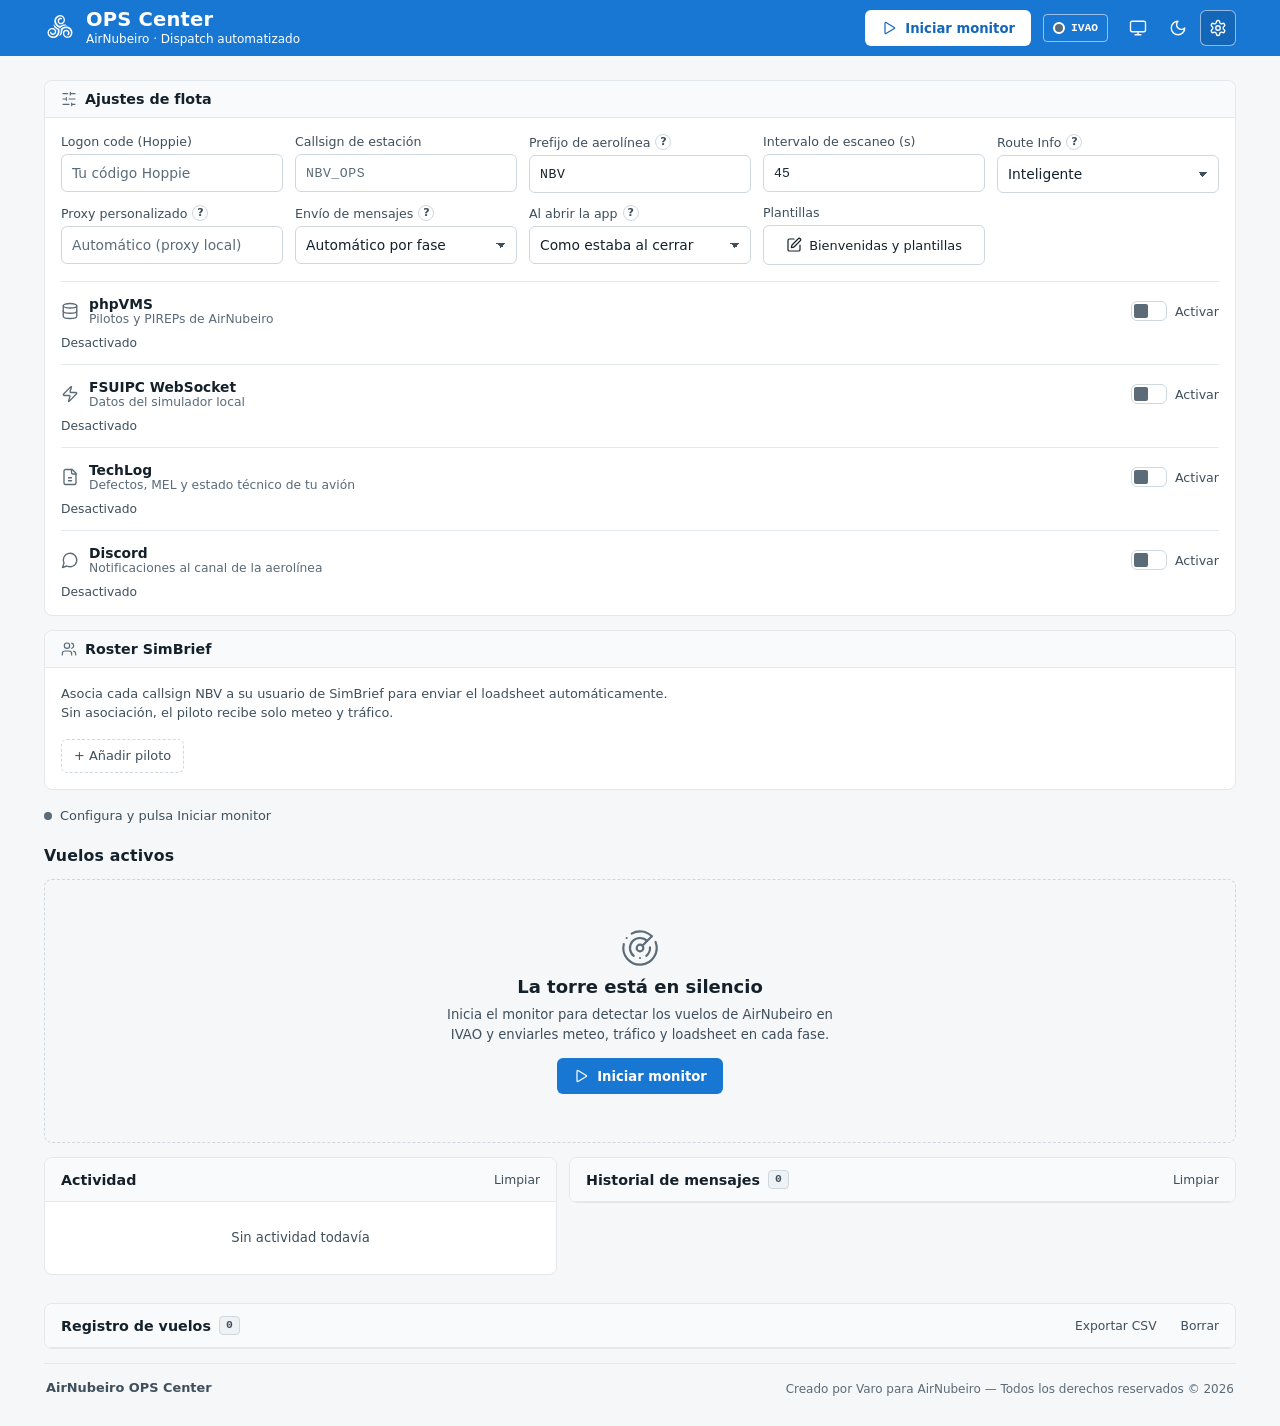
==== commit 544ffd3d: "release 6.1.0 Rediseño visual: portada del ACARS (una vez por sesión), barra superior de marca en AC" ====
--- a/ops-center.html
+++ b/ops-center.html
@@ -2,15 +2,17 @@
 <html lang="es">
 <head>
 <meta charset="UTF-8">
-<meta http-equiv="Content-Security-Policy" content="default-src 'self'; script-src 'self' 'sha256-5I/x5qls9bpE0oj8+HHIGtAUZbpPjoAK3fKgNx4mpUc=' 'sha256-iP8ICWbxE4G8bDuHZVMjhy6cWz9EhhqPis7wJHbLXvM='; style-src 'self' 'unsafe-inline' https://fonts.googleapis.com; font-src 'self' https://fonts.gstatic.com; img-src 'self' data: blob: https:; connect-src 'self' https: wss: ws:; frame-src 'self'; worker-src 'self'; manifest-src 'self'; object-src 'none'; base-uri 'none'; form-action 'none'">
+<meta http-equiv="Content-Security-Policy" content="default-src 'self'; script-src 'self' 'sha256-s6Ixexwn9ogxakknkVWdefuQv8d5sCZTHejabQKzwgE=' 'sha256-/ZO4usoOrUL5O/JU+9XmBA1wCL6HQgBpDcVHtwQFBbo='; style-src 'self' 'unsafe-inline' https://fonts.googleapis.com; font-src 'self' https://fonts.gstatic.com; img-src 'self' data: blob: https:; connect-src 'self' https: wss: ws:; frame-src 'self'; worker-src 'self'; manifest-src 'self'; object-src 'none'; base-uri 'none'; form-action 'none'">
 <meta name="viewport" content="width=device-width, initial-scale=1.0">
 <title>OPS Center — AirNubeiro</title>
 <link rel="manifest" href="manifest.json">
-<meta name="theme-color" content="#111a20">
-<script data-boot>try{var m=localStorage.getItem('nbv_theme')||'auto',d=document.documentElement;d.dataset.theme=m==='auto'?(matchMedia('(prefers-color-scheme: light)').matches?'light':'dark'):m;if(/[?&]embed\b/.test(location.search)&&parent!==window)d.classList.add('embed')}catch(e){}</script>
+<meta name="theme-color" content="#f5f7f9">
+<script data-boot>try{var m=localStorage.getItem('nbv_theme')||'light',d=document.documentElement;d.dataset.theme=m==='auto'?(matchMedia('(prefers-color-scheme: light)').matches?'light':'dark'):m;if(/[?&]embed\b/.test(location.search)&&parent!==window)d.classList.add('embed')}catch(e){}</script>
 <meta name="apple-mobile-web-app-capable" content="yes">
 <meta name="apple-mobile-web-app-status-bar-style" content="black-translucent">
 <link rel="apple-touch-icon" href="icons/icon-192.png">
+<link rel="icon" type="image/png" sizes="192x192" href="icons/icon-192.png">
+<link rel="icon" type="image/png" sizes="512x512" href="icons/icon-512.png">
 <link href="https://fonts.googleapis.com/css2?family=Barlow:wght@400;500;600&family=Barlow+Semi+Condensed:wght@600;700&family=IBM+Plex+Mono:wght@400;500;600&display=swap" rel="stylesheet">
 <link rel="stylesheet" href="nbv-ui.css">
 </head>
@@ -50,25 +52,25 @@
 <symbol id="i-hoppie" viewBox="0 0 24 24"><path d="M4.93 19.07a10 10 0 0 1 0-14.14M7.76 16.24a6 6 0 0 1 0-8.49M16.24 7.76a6 6 0 0 1 0 8.49M19.07 4.93a10 10 0 0 1 0 14.14"/><circle cx="12" cy="12" r="2"/></symbol>
 </svg>
 
+<!-- ═══ BARRA DE MARCA: logo, nombre y controles del OPS (sin menú) ═══ -->
+<header class="appbar ops-bar">
+  <div class="ab-brand">
+    <img src="icons/nbv-mark.svg" alt="AirNubeiro" width="32" height="32">
+    <div class="ab-t">
+      <h1 class="ab-name">OPS Center</h1>
+      <div class="sub">AirNubeiro · Dispatch automatizado</div>
+    </div>
+  </div>
+  <div class="ab-r">
+    <button class="btn-pri" id="btnMonitor" data-click="toggleMonitor"><span id="monIco"><svg class="ic"><use href="#i-play"/></svg></span><span id="monTxt">Iniciar monitor</span></button>
+    <span class="fsuipc-badge src-ivao" id="fsuipcBadge" title="Fuente: IVAO Whazzup"><span class="fd"></span>IVAO</span>
+    <button class="ib" id="btnAoc" data-click="toggleAoc" title="Pantalla AOC" aria-label="Pantalla AOC"><svg class="ic"><use href="#i-monitor"/></svg></button>
+    <button class="ib" id="btnTheme" data-theme-ico data-click="NBV.ui.theme.cycle" title="Tema" aria-label="Tema"><svg class="ic"><use href="#i-sun"/></svg></button>
+    <button class="ib" id="btnCfg" data-click="toggleCfg" title="Ajustes" aria-label="Ajustes"><svg class="ic"><use href="#i-settings"/></svg></button>
+  </div>
+</header>
+
 <div class="app ops">
-
-  <!-- ═══ CABECERA ═══ -->
-  <header class="hdr">
-    <div class="hdr-l">
-      <img class="mark" src="icons/nbv-mark.png" alt="AirNubeiro" width="36" height="36">
-      <div class="hdr-t">
-        <h1>OPS Center</h1>
-        <div class="sub">AirNubeiro · Dispatch automatizado</div>
-      </div>
-    </div>
-    <div class="hdr-r">
-      <button class="btn-pri" id="btnMonitor" data-click="toggleMonitor"><span id="monIco"><svg class="ic"><use href="#i-play"/></svg></span><span id="monTxt">Iniciar monitor</span></button>
-      <span class="fsuipc-badge src-ivao" id="fsuipcBadge" title="Fuente: IVAO Whazzup"><span class="fd"></span>IVAO</span>
-      <button class="ib" id="btnAoc" data-click="toggleAoc" title="Pantalla AOC" aria-label="Pantalla AOC"><svg class="ic"><use href="#i-monitor"/></svg></button>
-      <button class="ib" id="btnTheme" data-theme-ico data-click="NBV.ui.theme.cycle" title="Tema" aria-label="Tema"><svg class="ic"><use href="#i-sun"/></svg></button>
-      <button class="ib" id="btnCfg" data-click="toggleCfg" title="Ajustes" aria-label="Ajustes"><svg class="ic"><use href="#i-settings"/></svg></button>
-    </div>
-  </header>
 
   <!-- ═══ AJUSTES DE FLOTA ═══ -->
   <div class="cfg" id="cfgP">
@@ -174,6 +176,9 @@
             <label><input type="checkbox" id="dcEvPhase" checked> Cambio de fase</label>
             <label><input type="checkbox" id="dcEvTelex" checked> TELEX enviado</label>
             <label><input type="checkbox" id="dcEvAlert" checked> Alertas OPS</label>
+            <label><input type="checkbox" id="dcEvReport" checked> Informe de fin de vuelo</label>
+            <label><input type="checkbox" id="dcEvDispatch" checked> Alertas de despacho (desvío, retraso, desconexión)</label>
+            <label><input type="checkbox" id="dcEvDaily" checked> Resumen diario (23:59Z)</label>
           </div>
         </div>
         <button class="dc-test-btn" data-click="discordTest"><svg class="ic"><use href="#i-send"/></svg>Probar webhook</button>
@@ -241,7 +246,7 @@
     <div class="mh-body" id="flogBody">
       <div class="f flog-filter"><input id="flogQ" type="search" placeholder="Filtrar por callsign, aeropuerto, avión, matrícula o piloto" aria-label="Filtrar el registro de vuelos" data-input="flogRender" autocomplete="off"></div>
       <table class="mh-tbl">
-        <thead><tr><th>FECHA</th><th>CALLSIGN</th><th>RUTA</th><th>AVIÓN</th><th>DESPEGUE</th><th>ATERRIZAJE</th><th>VUELO</th><th>MENSAJES</th><th>TOMA</th><th>PIREP</th><th>ESTADO</th></tr></thead>
+        <thead><tr><th>FECHA</th><th>CALLSIGN</th><th>RUTA</th><th>AVIÓN</th><th>DESPEGUE</th><th>ATERRIZAJE</th><th>VUELO</th><th>MENSAJES</th><th>TOMA</th><th>PIREP</th><th>INFORME</th><th>ESTADO</th></tr></thead>
         <tbody id="flogRows"></tbody>
       </table>
       <div id="flogEmpty" class="log-empty">Todavía no hay vuelos registrados</div>
@@ -252,7 +257,7 @@
   <div id="aocOverlay" class="aoc-overlay" style="display:none">
     <div class="aoc-header">
       <div class="aoc-brand">
-        <img class="aoc-logo" src="icons/nbv-mark.png" alt="">
+        <img class="aoc-logo" src="icons/nbv-mark.svg" alt="" width="36" height="36">
         <div><div class="aoc-title">AirNubeiro AOC</div><div class="aoc-sub">Centro de control de operaciones</div></div>
       </div>
       <div class="aoc-clock" id="aocClock">00:00:00Z</div>
@@ -274,7 +279,7 @@
       </table>
       <div class="aoc-empty" id="aocEmpty">Ningún vuelo NBV detectado — inicia el monitor</div>
     </div>
-    <div class="aoc-footer">AirNubeiro OPS Center v5.5.1</div>
+    <div class="aoc-footer">AirNubeiro OPS Center v6.1.0</div>
   </div>
 
   <div class="ftr">
@@ -285,63 +290,76 @@
 </div>
 
 <script src="nbv-core.js"></script>
-<script>let flights={},roster={},totalMsgsSent=0;function msgCountRestore(e){totalMsgsSent=e||0}NBV.app.saveCfg=()=>saveCfg(),NBV.app.log=(e,t)=>log(e,t);function saveCfg(){if(NBV._applying)return;const e=cfgCollectShared();try{localStorage.setItem("an_ops",JSON.stringify({...NBV.logon.scrub(e),a:$("cA").value,i:$("cI").value,ri:$("cRI").value,auto:$("cAuto").value,autoStart:$("cAutoStart")?.value||"last",oooiTx:!!$("oooiTx")?.checked,roster}))}catch{}NBV.cfg.saveShared(e)}function loadCfg(){let e={};try{e=JSON.parse(localStorage.getItem("an_ops"))||{}}catch{}const t=NBV.cfg.merge(e);$("cA").value=t.a||"NBV",t.i&&($("cI").value=t.i),t.ri&&($("cRI").value=t.ri),t.auto&&($("cAuto").value=t.auto),t.autoStart&&$("cAutoStart")&&($("cAutoStart").value=t.autoStart),$("oooiTx")&&($("oooiTx").checked=!!t.oooiTx),t.roster&&(roster=t.roster),NBV._applying=!0;try{cfgApplyFields(t)}finally{NBV._applying=!1}apikeyRenderState(),$("fsuipcEn").checked&&fsuipcConnect(),$("phpvmsEn").checked&&phpvmsStart(),dcLoad().then(a=>{$("discordEn").checked&&discordSetStatus(a?"Webhook activo (cifrado)":"✗ Activo pero sin webhook guardado",!!a||!1)})}["cL","cS","cA","cP","cI","cRI","cAuto","fsuipcUrl","fsuipcCs","fsuipcPoll","phpvmsUrl","phpvmsPoll","cAutoStart","oooiTx","dcEvFlight","dcEvPhase","dcEvTelex","dcEvAlert"].forEach(e=>$(e)?.addEventListener("change",saveCfg)),$("discordUrl")?.addEventListener("change",dcOnChange);function toggleCfg(){const e=!$("cfgP").classList.contains("v");if($("cfgP").classList.toggle("v",e),$("rosterP").classList.toggle("v",e),$("btnCfg").classList.toggle("on",e),e)try{$("cfgP").scrollIntoView({behavior:"smooth",block:"start"})}catch{}}function renderRoster(){const e=$("rosterList");e.innerHTML="",Object.entries(roster).forEach(([t,a])=>{const n=document.createElement("div");n.className="roster-row",n.innerHTML=`
+<script>let flights={},roster={},totalMsgsSent=0;function msgCountRestore(e){totalMsgsSent=e||0}NBV.app.saveCfg=()=>saveCfg(),NBV.app.log=(e,t)=>log(e,t),NBV.app.flight=e=>flights[e]||null;function saveCfg(){if(NBV._applying)return;const e=cfgCollectShared();try{localStorage.setItem("an_ops",JSON.stringify({...NBV.logon.scrub(e),a:$("cA").value,i:$("cI").value,ri:$("cRI").value,auto:$("cAuto").value,autoStart:$("cAutoStart")?.value||"last",oooiTx:!!$("oooiTx")?.checked,roster}))}catch{}NBV.cfg.saveShared(e)}function loadCfg(){let e={};try{e=JSON.parse(localStorage.getItem("an_ops"))||{}}catch{}const t=NBV.cfg.merge(e);$("cA").value=t.a||"NBV",t.i&&($("cI").value=t.i),t.ri&&($("cRI").value=t.ri),t.auto&&($("cAuto").value=t.auto),t.autoStart&&$("cAutoStart")&&($("cAutoStart").value=t.autoStart),$("oooiTx")&&($("oooiTx").checked=!!t.oooiTx),t.roster&&(roster=t.roster),NBV._applying=!0;try{cfgApplyFields(t)}finally{NBV._applying=!1}apikeyRenderState(),$("fsuipcEn").checked&&fsuipcConnect(),$("phpvmsEn").checked&&phpvmsStart(),dcLoad().then(n=>{$("discordEn").checked&&discordSetStatus(n?"Webhook activo (cifrado)":"✗ Activo pero sin webhook guardado",!!n||!1)})}["cL","cS","cA","cP","cI","cRI","cAuto","fsuipcUrl","fsuipcCs","fsuipcPoll","phpvmsUrl","phpvmsPoll","cAutoStart","oooiTx","dcEvFlight","dcEvPhase","dcEvTelex","dcEvAlert","dcEvReport","dcEvDispatch","dcEvDaily"].forEach(e=>$(e)?.addEventListener("change",saveCfg)),$("discordUrl")?.addEventListener("change",dcOnChange);function toggleCfg(){const e=!$("cfgP").classList.contains("v");if($("cfgP").classList.toggle("v",e),$("rosterP").classList.toggle("v",e),$("btnCfg").classList.toggle("on",e),e)try{$("cfgP").scrollIntoView({behavior:"smooth",block:"start"})}catch{}}function renderRoster(){const e=$("rosterList");e.innerHTML="",Object.entries(roster).forEach(([t,n])=>{const s=document.createElement("div");s.className="roster-row",s.innerHTML=`
       <input type="text" class="uc" value="${esc(t)}" placeholder="NBV123" maxlength="10" data-change="updateRoster|$el" data-old="${esc(t)}">
-      <input type="text" value="${esc(a)}" placeholder="SimBrief user" data-change="updateRoster|$el">
-      <button class="rm" data-click="removeRoster|${esc(t)}" title="Eliminar">✕</button>`,e.appendChild(n)})}function addRosterRow(){roster[""]="",renderRoster();const e=$("rosterList").querySelectorAll("input");e.length&&e[e.length-2].focus()}function updateRoster(e){const a=e.closest(".roster-row").querySelectorAll("input"),n=a[0].dataset.old,o=a[0].value.trim().toUpperCase(),s=a[1].value.trim();n!==o&&delete roster[n],o&&(roster[o]=s),a[0].dataset.old=o,saveCfg(),renderRosterChips()}function removeRoster(e){delete roster[e],renderRoster(),saveCfg(),renderRosterChips()}document.querySelectorAll(".uc").forEach(e=>e.addEventListener("input",()=>{e.value=e.value.toUpperCase()}));async function sendTelex(e,t,{auto:a=!0}={}){e=NBV.acars.to(e);try{await hoppieSendTelex(e,t);try{NBV.bus.emitRemote("sent",{to:e})}catch{}discordNotifyTelex(e,t,a,!0)}catch(n){throw discordNotifyTelex(e,t,a,!1),n}return totalMsgsSent++,NBV.ui.stats.msg("tx"),!0}const SENT_STORAGE_KEY="an_ops_sent_registry",HIST_STORAGE_KEY="an_ops_msg_history";let sentRegistry={},msgHistory=[];function loadSentRegistry(){try{const e=localStorage.getItem(SENT_STORAGE_KEY);e&&(sentRegistry=JSON.parse(e));const t=localStorage.getItem(HIST_STORAGE_KEY);t&&(msgHistory=JSON.parse(t));const a=Date.now()-6*36e5;let n=0;for(const s in sentRegistry)sentRegistry[s]<a&&(delete sentRegistry[s],n++);msgHistory=msgHistory.filter(s=>s.ts>a),saveSentRegistry();const o=Object.keys(sentRegistry).length;o>0&&log(`DEDUP: ${o} registros cargados de sesion anterior (${n} expirados)`,"ops")}catch(e){sentRegistry={},msgHistory=[],log(`DEDUP: error cargando registros: ${e.message}`,"err")}renderMsgHistory()}function reloadSentRegistry(){try{const e=JSON.parse(localStorage.getItem(SENT_STORAGE_KEY)||"{}")||{};for(const t in e)typeof e[t]=="number"&&!(sentRegistry[t]>=e[t])&&(sentRegistry[t]=e[t])}catch{}}function saveSentRegistry(){try{localStorage.setItem(SENT_STORAGE_KEY,JSON.stringify(sentRegistry)),localStorage.setItem(HIST_STORAGE_KEY,JSON.stringify(msgHistory))}catch{}}function dedupKey(e,t,a,n){return`${e}_${t&&t!=="????"?t:""}_${a&&a!=="????"?a:""}_${n}`.replace(/\s/g,"")}function wasSentRecently(e,t,a,n,o){const s=dedupKey(e,t,a,n),r=sentRegistry[s];if(r&&Date.now()-r<o)return!0;const i=`${e}___${n}`,l=sentRegistry[i];return!!(l&&Date.now()-l<o)}function recordSent(e,t,a,n,o,s,r,i=""){const l=dedupKey(e,t,a,n);if(s==="sent"){sentRegistry[l]=Date.now(),sentRegistry[`${e}___${n}`]=Date.now();const c=n.replace(/_\d+$/,"");c!==n&&(sentRegistry[dedupKey(e,t,a,c)]=Date.now(),sentRegistry[`${e}___${c}`]=Date.now()),log(`DEDUP: registrado ${l}`,"")}msgHistory.push({ts:Date.now(),cs:e,phase:n,label:o,status:s,body:r||"",key:i}),msgHistory.length>200&&(msgHistory=msgHistory.slice(-200)),saveSentRegistry(),renderMsgHistory()}function markHistoryDelivered(e,t,a){if(!t)return!1;for(let n=msgHistory.length-1;n>=0;n--){const o=msgHistory[n];if(o.cs===e&&o.key===t&&o.status==="sent")return o.status="delivered",o.relayed=String(a||""),saveSentRegistry(),renderMsgHistory(),!0}return!1}function toggleMsgHistory(){$("mhBody").classList.toggle("open")}function clearMsgHistory(){msgHistory=[],saveSentRegistry(),renderMsgHistory()}function toggleMsgBody(e){const t=document.getElementById("mh-body-"+e);if(!t)return;t.classList.toggle("open");const a=t.previousElementSibling?.querySelector(".mh-expand");a&&(a.textContent=t.classList.contains("open")?"▾":"▸")}function renderMsgHistory(){const e=$("mhRows"),t=$("mhEmpty");if($("mhCount").textContent=msgHistory.length,!msgHistory.length){e.innerHTML="",t.style.display="block";return}t.style.display="none";const a=[...msgHistory].reverse();e.innerHTML=a.map((n,o)=>{const s=new Date(n.ts).toISOString().substring(11,19),r=n.status==="delivered"?"delivered":n.status==="sent"?"sent":n.status==="skip"?"skip":"error",i=n.status==="delivered"?`✓✓ RECIBIDO${n.relayed?" "+n.relayed:""}`:n.status==="sent"?"✓ ENVIADO":n.status==="skip"?"⊘ OMITIDO":"✗ ERROR",l=n.body&&n.body.trim().length>0,c=l?'<span class="mh-expand" title="Ver contenido">▸</span>':"",u=l?`<tr id="mh-body-${Number(o)}" class="mh-body-row"><td colspan="5"><pre class="mh-body-pre">${esc(n.body)}</pre></td></tr>`:"";return`<tr class="${l?"mh-clickable":""}" ${l?`data-click="toggleMsgBody|#${Number(o)}"`:""}><td>${c}${esc(s)}</td><td>${esc(n.cs)}</td><td>${esc(n.phase)}</td><td>${esc(n.label)}</td><td><span class="mh-st ${esc(r)}">${esc(i)}</span></td></tr>${u}`}).join("")}function log(e,t=""){const a=$("logEmpty");a&&(a.style.display="none");const n=document.createElement("div");n.className=`log-e ${t}`,n.innerHTML=`<span class="lt">${esc(tsShort())}</span><span class="lm">${esc(e)}</span>`;const o=$("logBox");o.insertBefore(n,o.children[1]);const s=o.querySelectorAll(".log-e");for(let r=200;r<s.length;r++)s[r].remove()}function clearLog(){$("logBox").querySelectorAll(".log-e").forEach(t=>t.remove());const e=$("logEmpty");e&&(e.style.display="block")}async function genPreflight(e){const t=[],a=e.dep||"????",n=e.arr||"????",o=roster[e.callsign];if(o)try{const s=await simbriefOfp(o),r=s.params?.units==="lbs"?"LBS":"KG",i=l=>Number(l||0).toLocaleString("en-US");if(s.times?.est_time_enroute){const l=Math.round(Number(s.times.est_time_enroute)/60),c=flights[e.callsign];c&&c.firstSeen!==e.firstSeen?e._sbEet=l:(flights[e.callsign]||e)._sbEet=l}t.push({id:"loadsheet",label:"LOADSHEET",body:[`=== LOADSHEET ${e.callsign} ===`,`${s.origin?.icao_code||a}/${s.destination?.icao_code||n} ALT:${s.alternate?.icao_code||"N/A"}`,`ACFT:${s.aircraft?.icaocode||"?"} CI:${s.general?.costindex||"?"}`,`PAX:${s.weights?.pax_count||0} CARGO:${i(s.weights?.cargo)}${r}`,`ZFW:${i(s.weights?.est_zfw)} TOW:${i(s.weights?.est_tow)} LDW:${i(s.weights?.est_ldw)} ${r}`,`FUEL BLK:${i(s.fuel?.plan_ramp)} TRIP:${i(s.fuel?.enroute_burn)} RSV:${i(s.fuel?.reserve)} ${r}`].join(`
-`)})}catch(s){log(`SimBrief ${e.callsign}: ${s.message}`,"wrn")}try{const s=await opsTechStatusMessage(e);s&&t.push(s)}catch(s){log(`TechLog ${e.callsign}: ${s.message}`,"wrn")}try{const s=[a,n].filter(r=>r!=="????");if(s.length){const[r,i,l]=await Promise.all([NBV.wx.metar(s,2),NBV.wx.taf(s).catch(()=>""),a!=="????"?atisText(a):""]);t.push({id:"wx_brief",label:"WX BRIEF",body:`=== WX BRIEFING ${e.callsign} ===
-${a}→${n}
+      <input type="text" value="${esc(n)}" placeholder="SimBrief user" data-change="updateRoster|$el">
+      <button class="rm" data-click="removeRoster|${esc(t)}" title="Eliminar">✕</button>`,e.appendChild(s)})}function addRosterRow(){roster[""]="",renderRoster();const e=$("rosterList").querySelectorAll("input");e.length&&e[e.length-2].focus()}function updateRoster(e){const n=e.closest(".roster-row").querySelectorAll("input"),s=n[0].dataset.old,a=n[0].value.trim().toUpperCase(),o=n[1].value.trim();s!==a&&delete roster[s],a&&(roster[a]=o),n[0].dataset.old=a,saveCfg(),renderRosterChips()}function removeRoster(e){delete roster[e],renderRoster(),saveCfg(),renderRosterChips()}document.querySelectorAll(".uc").forEach(e=>e.addEventListener("input",()=>{e.value=e.value.toUpperCase()}));async function sendTelex(e,t,{auto:n=!0,key:s=null}={}){e=NBV.acars.to(e);try{await hoppieSendTelex(e,t);try{NBV.bus.emitRemote("sent",{to:e})}catch{}discordNotifyTelex(e,t,n,!0,s)}catch(a){throw discordNotifyTelex(e,t,n,!1,s),a}return totalMsgsSent++,NBV.ui.stats.msg("tx"),!0}const SENT_STORAGE_KEY="an_ops_sent_registry",HIST_STORAGE_KEY="an_ops_msg_history";let sentRegistry={},msgHistory=[];function loadSentRegistry(){try{const e=localStorage.getItem(SENT_STORAGE_KEY);e&&(sentRegistry=JSON.parse(e));const t=localStorage.getItem(HIST_STORAGE_KEY);t&&(msgHistory=JSON.parse(t));const n=Date.now()-6*36e5;let s=0;for(const o in sentRegistry)sentRegistry[o]<n&&(delete sentRegistry[o],s++);msgHistory=msgHistory.filter(o=>o.ts>n),saveSentRegistry();const a=Object.keys(sentRegistry).length;a>0&&log(`DEDUP: ${a} registros cargados de sesion anterior (${s} expirados)`,"ops")}catch(e){sentRegistry={},msgHistory=[],log(`DEDUP: error cargando registros: ${e.message}`,"err")}renderMsgHistory()}function reloadSentRegistry(){try{const e=JSON.parse(localStorage.getItem(SENT_STORAGE_KEY)||"{}")||{},t=Date.now()-6*36e5;for(const n in e)typeof e[n]=="number"&&e[n]>t&&!(sentRegistry[n]>=e[n])&&(sentRegistry[n]=e[n])}catch{}}const HIST_RANK={delivered:5,unpicked:4,sent:3,held:2,error:1,skip:0},HIST_CLEARED="~historial-limpiado";function mergeMsgHistory(e,t){const n=new Map,s=Date.now()-6*36e5,a=sentRegistry[HIST_CLEARED]||0,o=r=>HIST_RANK[r.status]??-1;for(const r of[...e,...Array.isArray(t)?t:[]]){if(!r||typeof r!="object"||!(r.ts>s)||r.ts<a)continue;const i=`${r.ts}|${r.cs}|${r.key}|${r.label}`,l=n.get(i);(!l||o(r)>o(l))&&n.set(i,r)}return[...n.values()].sort((r,i)=>r.ts-i.ts).slice(-200)}function saveSentRegistry(e=!0){try{if(e){reloadSentRegistry();let t=[];try{t=JSON.parse(localStorage.getItem(HIST_STORAGE_KEY)||"[]")}catch{}msgHistory=mergeMsgHistory(msgHistory,t)}localStorage.setItem(SENT_STORAGE_KEY,JSON.stringify(sentRegistry)),localStorage.setItem(HIST_STORAGE_KEY,JSON.stringify(msgHistory))}catch{}}function dedupKey(e,t,n,s){return`${e}_${t&&t!=="????"?t:""}_${n&&n!=="????"?n:""}_${s}`.replace(/\s/g,"")}function wasSentRecently(e,t,n,s,a){const o=dedupKey(e,t,n,s),r=sentRegistry[o];if(r&&Date.now()-r<a)return!0;const i=`${e}___${s}`,l=sentRegistry[i];return!!(l&&Date.now()-l<a)}function recordSent(e,t,n,s,a,o,r,i=""){const l=dedupKey(e,t,n,s);reloadSentRegistry();const c=Math.max(Date.now(),sentRegistry[HIST_CLEARED]||0);if(o==="sent"){sentRegistry[l]=Date.now(),sentRegistry[`${e}___${s}`]=Date.now();const d=s.replace(/_\d+$/,"");d!==s&&(sentRegistry[dedupKey(e,t,n,d)]=Date.now(),sentRegistry[`${e}___${d}`]=Date.now()),log(`DEDUP: registrado ${l}`,"")}msgHistory.push({ts:c,cs:e,phase:s,label:a,status:o,body:r||"",key:i}),msgHistory.length>200&&(msgHistory=msgHistory.slice(-200)),saveSentRegistry(),renderMsgHistory()}function markHistoryDelivered(e,t,n){if(!t)return!1;let s=0;const a=flights[e]?.firstSeen||0;for(let o=msgHistory.length-1;o>=0;o--){const r=msgHistory[o];if(!(r.cs!==e||r.key!==t)){if(r.status==="delivered"||r.ts<a)break;(r.status==="sent"||r.status==="unpicked")&&(r.status="delivered",r.relayed=String(n||""),s++)}}return s&&(saveSentRegistry(),renderMsgHistory()),s>0}function markHistoryStatus(e,t,n){if(!t)return!1;for(let s=msgHistory.length-1;s>=0;s--){const a=msgHistory[s];if(a.cs===e&&a.key===t&&(a.status==="sent"||a.status==="unpicked"))return a.status=n,saveSentRegistry(),renderMsgHistory(),!0}return!1}function toggleMsgHistory(){$("mhBody").classList.toggle("open")}function histLastTs(){let e=[];try{e=JSON.parse(localStorage.getItem(HIST_STORAGE_KEY)||"[]")}catch{e=[]}return[...msgHistory,...Array.isArray(e)?e:[]].reduce((t,n)=>Math.max(t,+n?.ts||0),0)}function clearMsgHistory(){const e=histLastTs();reloadSentRegistry(),msgHistory=[],sentRegistry[HIST_CLEARED]=Date.now(),sentRegistry[HIST_CLEARED]=Math.max(sentRegistry[HIST_CLEARED],e+1),saveSentRegistry(!1),renderMsgHistory()}function toggleMsgBody(e){const t=document.getElementById("mh-body-"+e);if(!t)return;t.classList.toggle("open");const n=t.previousElementSibling?.querySelector(".mh-expand");n&&(n.textContent=t.classList.contains("open")?"▾":"▸")}function renderMsgHistory(){const e=$("mhRows"),t=$("mhEmpty");if($("mhCount").textContent=msgHistory.length,!msgHistory.length){e.innerHTML="",t.style.display="block";return}t.style.display="none";const n=[...msgHistory].reverse();e.innerHTML=n.map((s,a)=>{const o=new Date(s.ts).toISOString().substring(11,19),r=["delivered","sent","skip","held","unpicked","wilco","unable"].includes(s.status)?s.status:"error",i=s.status==="delivered"?`✓✓ RECIBIDO${s.relayed?" "+s.relayed:""}`:s.status==="sent"?"✓ ENVIADO":s.status==="skip"?"⊘ OMITIDO":s.status==="held"?"⏸ RETENIDO":s.status==="unpicked"?"⚠ SIN RECOGER":s.status==="wilco"?"✓ WILCO":s.status==="unable"?"✗ UNABLE":"✗ ERROR",l=s.body&&s.body.trim().length>0,c=l?'<span class="mh-expand" title="Ver contenido">▸</span>':"",d=l?`<tr id="mh-body-${Number(a)}" class="mh-body-row"><td colspan="5"><pre class="mh-body-pre">${esc(s.body)}</pre></td></tr>`:"";return`<tr class="${l?"mh-clickable":""}" ${l?`data-click="toggleMsgBody|#${Number(a)}"`:""}><td>${c}${esc(o)}</td><td>${esc(s.cs)}</td><td>${esc(s.phase)}</td><td>${esc(s.label)}</td><td><span class="mh-st ${esc(r)}">${esc(i)}</span></td></tr>${d}`}).join("")}function log(e,t=""){const n=$("logEmpty");n&&(n.style.display="none");const s=document.createElement("div");s.className=`log-e ${t}`,s.innerHTML=`<span class="lt">${esc(tsShort())}</span><span class="lm">${esc(e)}</span>`;const a=$("logBox");a.insertBefore(s,a.children[1]);const o=a.querySelectorAll(".log-e");for(let r=200;r<o.length;r++)o[r].remove()}function clearLog(){$("logBox").querySelectorAll(".log-e").forEach(t=>t.remove());const e=$("logEmpty");e&&(e.style.display="block")}async function genPreflight(e){const t=[],n=e.dep||"????",s=e.arr||"????",a=roster[e.callsign];if(a)try{const o=await simbriefOfp(a),r=o.params?.units==="lbs"?"LBS":"KG",i=l=>Number(l||0).toLocaleString("en-US");if(o.times?.est_time_enroute){const l=Math.round(Number(o.times.est_time_enroute)/60),c=flights[e.callsign];c&&c.firstSeen!==e.firstSeen?e._sbEet=l:(flights[e.callsign]||e)._sbEet=l}t.push({id:"loadsheet",label:"LOADSHEET",body:[`=== LOADSHEET ${e.callsign} ===`,`${o.origin?.icao_code||n}/${o.destination?.icao_code||s} ALT:${o.alternate?.icao_code||"N/A"}`,`ACFT:${o.aircraft?.icaocode||"?"} CI:${o.general?.costindex||"?"}`,`PAX:${o.weights?.pax_count||0} CARGO:${i(o.weights?.cargo)}${r}`,`ZFW:${i(o.weights?.est_zfw)} TOW:${i(o.weights?.est_tow)} LDW:${i(o.weights?.est_ldw)} ${r}`,`FUEL BLK:${i(o.fuel?.plan_ramp)} TRIP:${i(o.fuel?.enroute_burn)} RSV:${i(o.fuel?.reserve)} ${r}`].join(`
+`)})}catch(o){log(`SimBrief ${e.callsign}: ${o.message}`,"wrn")}try{const o=await opsTechStatusMessage(e);o&&t.push(o)}catch(o){log(`TechLog ${e.callsign}: ${o.message}`,"wrn")}try{const o=[n,s].filter(r=>r!=="????");if(o.length){const[r,i,l]=await Promise.all([NBV.wx.metar(o,2),NBV.wx.taf(o).catch(()=>""),n!=="????"?atisText(n):""]);t.push({id:"wx_brief",label:"WX BRIEF",body:`=== WX BRIEFING ${e.callsign} ===
+${n}→${s}
 ${l?l+`
 `:""}METAR:
 ${r||"N/A"}
 TAF:
-${(i||"N/A").substring(0,400)}`})}}catch(s){log(`WX ${e.callsign}: ${s.message}`,"wrn")}return t}async function genEnroute(e){const t=e.arr||"????",a=[];try{const n=await NBV.ivao.get(),o=NBV.ivao.traffic(n,t);let s=`=== TRAFFIC ${t} ===
-${o.density} (ARR:${o.arriving.length} DEP:${o.departing.length})
-`;for(const i of o.arriving.slice(0,6))s+=`${i.callsign||"?"} ${safeStr(i.flightPlan?.aircraftId)||"?"} FROM ${NBV.ivao.depOf(i)||"?"} GS${safeNum(i.lastTrack?.groundSpeed)} FL${Math.round(safeNum(i.lastTrack?.altitude)/100)}
-`;const r=NBV.ivao.atcFor(n,t);s+=r.length?`ATC: ${r.map(i=>`${i.callsign} ${fmtFreq(i.atcSession?.frequency)}`).join(", ")}
+${(i||"N/A").substring(0,400)}`})}}catch(o){log(`WX ${e.callsign}: ${o.message}`,"wrn")}return t}async function genEnroute(e){const t=e.arr||"????",n=[];try{const s=await NBV.ivao.get(),a=NBV.ivao.traffic(s,t);let o=`=== TRAFFIC ${t} ===
+${a.density} (ARR:${a.arriving.length} DEP:${a.departing.length})
+`;for(const i of a.arriving.slice(0,6))o+=`${i.callsign||"?"} ${safeStr(i.flightPlan?.aircraftId)||"?"} FROM ${NBV.ivao.depOf(i)||"?"} GS${safeNum(i.lastTrack?.groundSpeed)} FL${Math.round(safeNum(i.lastTrack?.altitude)/100)}
+`;const r=NBV.ivao.atcFor(s,t);o+=r.length?`ATC: ${r.map(i=>`${i.callsign} ${fmtFreq(i.atcSession?.frequency)}`).join(", ")}
 `:`NO ATC ONLINE ${t}
-`,a.push({id:"traffic",label:"TRAFFIC",body:s})}catch(n){log(`Traffic ${e.callsign}: ${n.message}`,"wrn")}try{const n=await NBV.wx.metarLatest(t);n&&a.push({id:"wx_enroute",label:"WX ENRTE",body:`=== WX EN-ROUTE ${e.callsign} ===
+`,n.push({id:"traffic",label:"TRAFFIC",body:o})}catch(s){log(`Traffic ${e.callsign}: ${s.message}`,"wrn")}try{const s=await NBV.wx.metarLatest(t);s&&n.push({id:"wx_enroute",label:"WX ENRTE",body:`=== WX EN-ROUTE ${e.callsign} ===
 DEST ${t} METAR:
-${n}`})}catch{}return a}async function genDescent(e){const t=e.arr||"????",a=[];try{const[o,s]=await Promise.all([atisText(t),NBV.wx.metarLatest(t).catch(()=>"")]);a.push({id:"arrival_info",label:"ARR INFO",body:`=== ARRIVAL INFO ${e.callsign} ===
-${t}
-${o?o+`
+${s}`})}catch{}return n}async function genDescent(e){const t=e.arr||"????",n=[],s=await opsOsmFor(t),a=flights[e.callsign]||e,o=standRef(opsAssignStand(a.firstSeen===e.firstSeen?a:e,s));try{const[i,l]=await Promise.all([atisText(t),NBV.wx.metarLatest(t).catch(()=>"")]);n.push({id:"arrival_info",label:"ARR INFO",body:`=== ARRIVAL INFO ${e.callsign} ===
+${o?`STAND: ${o}
+`:""}${t}
+${i?i+`
 `:""}METAR:
-${s||"N/A"}`})}catch(o){log(`Descent WX ${e.callsign}: ${o.message}`,"wrn")}try{const o=lastIvaoData||NBV.ivao.last();if(o){const s=NBV.ivao.traffic(o,t),r=NBV.ivao.atcFor(o,t),i=r.some(l=>NBV.ivao.posOf(l)==="APP");if(s.total>8&&r.length>0){let l=`=== ATC ADVISORY ${t} ===
-`;s.total>12?l+=`TRAFICO MUY ALTO - ${s.total} ACFT (${s.arriving.length} ARR/${s.departing.length} DEP)
+${l||"N/A"}`})}catch(i){log(`Descent WX ${e.callsign}: ${i.message}`,"wrn")}try{const i=lastIvaoData||NBV.ivao.last();if(i){const l=NBV.ivao.traffic(i,t),c=NBV.ivao.atcFor(i,t),d=c.some(p=>NBV.ivao.posOf(p)==="APP");if(l.total>8&&c.length>0){let p=`=== ATC ADVISORY ${t} ===
+`;l.total>12?p+=`TRAFICO MUY ALTO - ${l.total} ACFT (${l.arriving.length} ARR/${l.departing.length} DEP)
 POSIBLE ATC DELAY EN LLEGADA
 Espere vectores extendidos o holdings.
-`:l+=`TRAFICO ALTO - ${s.total} ACFT (${s.arriving.length} ARR/${s.departing.length} DEP)
+`:p+=`TRAFICO ALTO - ${l.total} ACFT (${l.arriving.length} ARR/${l.departing.length} DEP)
 POSIBLE SECUENCIACION EN LLEGADA
-`,i&&(l+=`APP activo — secuenciacion probable.
-`),l+=`ATC: ${r.map(c=>c.callsign).join(", ")}
-`,a.push({id:"atc_delay",label:"ATC ADVSY",body:l}),discordNotifyAlert(e.callsign,"ATC CONGESTION",`${t}: ${s.total} aeronaves (${s.arriving.length} ARR/${s.departing.length} DEP)`)}}}catch(o){log(`ATC check ${e.callsign}: ${o.message}`,"wrn")}const n=genPaxConnections(t);return n&&a.push({id:"pax_conn",label:"PAX CONN",body:n}),a}async function genRouteInfo(e){const t=lastIvaoData||NBV.ivao.last();if(!t||!e.lat&&!e.lng)return[];const a=await buildRouteInfo({callsign:e.callsign,dep:e.dep,arr:e.arr,lat:e.lat,lon:e.lng,hdg:e.heading,alt:e.alt,gs:e.gs,data:t,arrLat:e.arrLat,arrLon:e.arrLon,arrDist:e.arrivalDist}),n=flights[e.callsign]||e,o=n.firstSeen===e.firstSeen?n:e;o.assignedParking||(o.assignedParking=genParking(e.arr));let s=a.body;return o.assignedParking&&(s+=`--- PARKING ASIGNADO ---
-${e.arr}: ${o.assignedParking}
-`),[{id:"route_info",label:"ROUTE INFO",body:s,significant:a.nSig>0||a.nPirep>0||a.atcCount>=4}]}let scanBusy=!1,lastIvaoData=null;function opsSimLive(e){const t=($("fsuipcCs")?.value||"").trim().toUpperCase();return!!t&&t===e&&!!fsuipcGetData(3e4)}async function scan(){const e=$("cA").value.trim().toUpperCase();if(!(!e||scanBusy)){scanBusy=!0;try{const t=await NBV.ivao.get({maxAge:1e4});lastIvaoData=t;const a=NBV.ivao.pilots(t),n=a.filter(c=>safeStr(c.callsign).toUpperCase().startsWith(e));n.length?log(`${e}: ${n.length} detectado(s) [${n.map(c=>`${c.callsign}(${c.lastTrack?.onGround?"GND":"FL"+Math.round(safeNum(c.lastTrack?.altitude)/100)} ${NBV.ivao.depOf(c)||"?"}-${NBV.ivao.arrOf(c)||"?"})`).join(", ")}]`,"ops"):log(`${e}: ningún piloto detectado (${a.length} en red)`,"");const o=new Set(n.map(c=>c.callsign.toUpperCase()));await opsTechlogTick(Date.now());for(const c of NBV.opsLogic.offline(flights,o,Date.now(),{simLive:opsSimLive}))log(`${c.cs} desconectado de IVAO`,"wrn"),NBV.flightLog.offline(c.cs,Date.now());const s=$("cAuto").value==="1",i={riMode:$("cRI").value,hasGen:c=>!!PHASE_GEN[c],wasSentRecently};for(const c of n){const u=c.callsign.toUpperCase(),p=opsSimLive(u)?fsuipcGetData():null,{flt:g,events:m}=NBV.opsLogic.update(c,flights[u]||null,{now:Date.now(),pv:phpvmsActive[u],simVs:p&&typeof p.verticalSpeed=="number"?p.verticalSpeed:null});for(const d of m)d.type==="newLeg"&&log(`${u}: nueva pierna ${d.dep}→${d.arr}`,"ops");flights[u]=g,fsuipcInjectIntoFlight(g);for(const d of m)d.type==="detected"&&(log(`✈ ${u} detectado: ${g.dep}→${g.arr} (${g.aircraft})`,"ops"),NBV.sound.play("detected"),discordNotifyDetected(g)),d.type==="phase"&&(log(`${u}: ${d.from} → ${d.to}`,"ops"),NBV.sound.play("phase"),discordNotifyPhase(g,d.from,d.to));for(const d of NBV.opsLogic.decide(g,c,{...i,now:Date.now()}))d.type==="eet"?d.min>0&&log(`${u}: EET estimado ${Math.floor(d.min/60)}h${String(d.min%60).padStart(2,"0")}m`,""):d.type==="phaseSkip"?log(`${u}: ${d.ph} ya enviado (sesión anterior), omitido`,""):d.type==="phase"?processMessages(g,d.ph,PHASE_GEN[d.ph],s):d.type==="riRestored"?log(`${u}: route info reciente (sesión anterior), restaurado`,""):d.type==="routeinfo"&&processMessages(g,d.key,genRouteInfo,s,d.significant)}await opsTrackDelivery().catch(()=>{});for(const c of o)flights[c]&&NBV.flightLog.track(flights[c],Date.now());await opsRegistroIntegraciones(Date.now()).catch(()=>{}),$("phpvmsEn")?.checked&&phpvmsMergeWithFlights(),updateDashboard(),updateStats(),updateAoc(),renderRosterChips(),flogRender(),opsSaveState();const l=Object.values(flights).filter(c=>!c.offlineSince).length;ss("live",`Monitor activo — ${l} vuelo(s) ${e} — ${tsShort()}`)}catch(t){log(`Scan error: ${t.message}`,"err"),ss("err",`✗ ${t.message}`)}finally{scanBusy=!1}}}async function processMessages(e,t,a,n,o=!1){try{const s=await a(e),r=n&&t==="landed"&&!await opsAircraftOnline(e.callsign);for(const i of s){const l=`${t}_${i.id}`;if(o&&i.significant===!1){log(`${i.label} ${e.callsign}: sin info significativa, omitido`,""),recordSent(e.callsign,e.dep,e.arr,t,i.label,"skip",i.body,l);continue}if(e.msgStatus[l]=r?"held":n?"sending":"pending",e.msgBodies[l]=i.body,updateDashboard(),r){log(`${i.label} ${e.callsign}: retenido, el avión ya no está conectado a Hoppie (clic en la tarjeta para enviarlo)`,"wrn"),recordSent(e.callsign,e.dep,e.arr,t,i.label,"held",i.body,l);continue}if(!n){log(`${i.label} generado para ${e.callsign} (envío manual)`,"");continue}try{await sendTelex(e.callsign,i.body,{auto:!0}),e.msgStatus[l]="sent",(e.msgSentAt||={})[l]=Date.now(),log(`✓ ${i.label} → ${e.callsign}`,"ok"),recordSent(e.callsign,e.dep,e.arr,t,i.label,"sent",i.body,l),await sleep(800)}catch(c){e.msgStatus[l]="error",NBV.sound.play("error"),log(`✗ ${i.label} → ${e.callsign}: ${c.message}`,"err"),recordSent(e.callsign,e.dep,e.arr,t,i.label,"error",i.body,l)}}}catch(s){log(`Error generando ${t} para ${e.callsign}: ${s.message}`,"err")}updateDashboard(),updateStats()}async function opsAircraftOnline(e){try{return(await NBV.hoppie.online(!0)).has(NBV.acars.to(e).toUpperCase())}catch{return!0}}function opsHoppieRxMs(e,t){const a=/^(\d{1,2})-(\d{2}):(\d{2})Z?$/.exec(String(e||"").trim());if(!a||!t)return null;const n=new Date(t);let o=null;for(const s of[-1,0,1]){const r=Date.UTC(n.getUTCFullYear(),n.getUTCMonth()+s,+a[1],+a[2],+a[3]);(o===null||Math.abs(r-t)<Math.abs(o-t))&&(o=r)}return Math.abs(o-t)<3*864e5?o:null}let deliveryAt=0;const deliveredIds=new Set;async function opsTrackDelivery(){if(Date.now()-deliveryAt<55e3)return;const e=($("cS")?.value||"").trim().toUpperCase();if(!e)return;const t=Object.values(flights).filter(s=>Object.values(s.msgStatus||{}).includes("sent"));if(!t.length)return;deliveryAt=Date.now();const a=((await NBV.hoppie.online()).get(e)||[])[0]?.net||"IVAO",n=s=>String(s||"").replace(/\s+/g," ").trim().toUpperCase(),o=s=>{const r=splitMsg(sanitizeForHoppie(s),480);return r.length?n(r.length>1?`[1/${r.length}] ${r[0]}`:r[0]):""};for(const s of t){const r=NBV.acars.to(s.callsign).toUpperCase();let i;try{i=await NBV.hoppie.history(r,a)}catch{continue}const l=i.filter(p=>p.from===e&&p.to===r&&p.relayed).sort((p,g)=>p.id-g.id),c=s.msgSentAt||{},u=Object.keys(s.msgStatus).filter(p=>s.msgStatus[p]==="sent").sort((p,g)=>(c[p]||0)-(c[g]||0));for(const p of u){const g=o(s.msgBodies?.[p]||"");if(!g)continue;const m=c[p]?Math.floor(c[p]/6e4)*6e4-6e4:null,d=l.find(h=>{if(deliveredIds.has(h.id)||n(h.text)!==g)return!1;const f=m===null?null:opsHoppieRxMs(h.rx,c[p]);return f===null||f>=m});d&&(deliveredIds.add(d.id),s.msgStatus[p]="delivered",(s.msgDelivered||={})[p]=d.relayed,markHistoryDelivered(s.callsign,p,d.relayed))}}}async function manualSend(e,t){const a=flights[e],n=a?.msgBodies?.[t];if(!n){log(`${t} → ${e}: contenido no disponible, regenera el mensaje`,"wrn");return}a.msgStatus[t]="sending",updateDashboard();try{await sendTelex(e,n,{auto:!1}),a.msgStatus[t]="sent",(a.msgSentAt||={})[t]=Date.now(),log(`✓ ${t} → ${e} (manual)`,"ok"),recordSent(e,a.dep,a.arr,t.split("_")[0],t,"sent",n,t)}catch(o){a.msgStatus[t]="error",log(`✗ ${t} → ${e}: ${o.message}`,"err")}updateDashboard(),updateStats()}function updateDashboard(){const e=$("dashboard"),t=Object.values(flights).filter(s=>!s.offlineSince);if(t.length===0){const s=!!monitorInterval;e.innerHTML=`<div class="dash-empty" id="dashEmpty">${NBV.ui.icon("radar","big")}
-      <b>${s?"Escuchando la frecuencia":"La torre está en silencio"}</b>
-      <p>${s?`Aún no hay vuelos ${esc(($("cA")?.value||"NBV").toUpperCase())} conectados a IVAO. En cuanto un piloto conecte aparecerá aquí y recibirá su bienvenida automáticamente.`:"Inicia el monitor para detectar los vuelos de AirNubeiro en IVAO y enviarles meteo, tráfico y loadsheet en cada fase."}</p>
-      ${s?"":`<button type="button" class="btn-pri" data-click="toggleMonitor">${NBV.ui.icon("play")}Iniciar monitor</button>`}</div>`;return}const a={PREFLIGHT:0,ENROUTE:1,DESCENT:2,LANDED:3};t.sort((s,r)=>(a[s.phase]??9)-(a[r.phase]??9));const n={PREFLIGHT:"Preflight",ENROUTE:"En ruta",DESCENT:"Descenso",LANDED:"En tierra"},o={sent:"enviado — esperando a que el avión lo recoja",delivered:"entregado al avión",held:"retenido: el avión no está conectado a Hoppie — clic para enviar",sending:"enviando",pending:"pendiente — clic para enviar",error:"error — clic para reintentar"};e.innerHTML=t.map(s=>{NBV.ui.stats.seen(s.callsign);const r=String(s.phase||"").toLowerCase(),i=s.phase==="LANDED"?100:Math.max(0,Math.min(100,Math.round(s.progressPct||0))),l=etaInfo({arrivalDist:s.arrivalDist,gs:s.gs,lat:s.lat,lon:s.lng,arr:s.arr}),c=[];c.push(["ALT",s.alt>0?"FL"+Math.round(s.alt/100):s.onGround?"GND":"—"]),c.push(["GS",s.gs>0?s.gs+" kt":"—"]),l.eta&&s.phase!=="LANDED"&&c.push(["ETA",l.eta]),l.dist!=null&&c.push(["DEST",l.dist+" nm"]),s.estEnrouteMin>0&&c.push(["EET",`${Math.floor(s.estEnrouteMin/60)}h${String(Math.round(s.estEnrouteMin%60)).padStart(2,"0")}`]),s.enrouteStart&&c.push(["ENR",Math.round((Date.now()-s.enrouteStart)/6e4)+" min"]),s.ivaoState&&c.push(["ST",s.ivaoState]),s.routeInfoCount>0&&c.push(["RI","×"+s.routeInfoCount]);const u=Object.entries(s.msgStatus||{}).map(([h,f])=>{const v=h.replace(/_/g," ").toUpperCase(),S=f==="delivered"?NBV.ui.icon("check"):f==="sent"?NBV.ui.icon("clock"):f==="error"?NBV.ui.icon("refresh"):f==="pending"||f==="held"?NBV.ui.icon("send"):"",y=f==="delivered"&&s.msgDelivered?.[h]?`entregado al avión ${s.msgDelivered[h]}`:o[f]||f;return f==="pending"||f==="error"||f==="held"?`<button type="button" class="flt-msg ${esc(f)}" title="${esc(v)}: ${esc(y)}" data-click="manualSend|${esc(s.callsign)}|${esc(h)}">${S}${esc(v)}</button>`:`<span class="flt-msg ${esc(f)}" title="${esc(v)}: ${esc(y)}">${S}${esc(v)}</span>`}).join(""),p=s.srcSim?["src-sim","SIM"]:s.srcPhpvms?["src-phpvms","phpVMS"]:["src-ivao","IVAO"],g=[esc(s.aircraft||""),s.registration?esc(s.registration):"",[s.pilotIdent,s.pilotName].filter(Boolean).map(esc).join(" · ")].filter(Boolean);{const h=NBV.acars.to(s.callsign);h!==String(s.callsign).toUpperCase()&&g.push(`ACARS ${esc(h)}`)}if(s.tech){const h=s.tech,f=(h.deferred?.length||0)+(h.open?.length||0),v=h.dispatch!=="GO"||/NOT/.test(h.ready)||s.techMismatch;g.push(`<b class="${v?"tech-bad":"tech-ok"}" title="TechLog: ${esc(h.reg)}${s.techMismatch?" ≠ "+esc(s.registration):""}">TECH ${esc(h.dispatch)} · ${esc(h.ready)}${f?` · ${Number(f)} def.`:""}${s.techMismatch?" · LIVERY "+esc(h.reg):""}</b>`)}const m=s.callsign,d=NBV.ui.embed?` data-cs="${esc(m)}" tabindex="0" role="button" aria-label="${esc(m)}: escribir un mensaje" data-click="opsCompose|${esc(m)}" data-keydown="opsCompose|${esc(m)}" data-key="Enter"`:"";return`<article class="flt-card ph-${esc(r)}"${d}>
-      <div class="fc-top"><div class="flt-cs">${esc(m)}</div>${NBV.ui.embed?`<span class="fc-cmp">${NBV.ui.icon("pen")}Escribir</span>`:""}<span class="flt-phase ${esc(r)}">${esc(n[s.phase]||s.phase)}</span></div>
-      <div class="fc-route"><span class="ap">${esc(s.dep||"----")}</span><div class="fc-bar"><i style="width:${Number(i)}%"></i><svg class="ic" style="left:${Number(i)}%" aria-hidden="true"><use href="#i-plane"/></svg></div><span class="ap">${esc(s.arr||"----")}</span></div>
-      <div class="flt-data">${c.map(([h,f])=>`<div class="flt-d">${h} <span>${esc(String(f))}</span></div>`).join("")}</div>
-      <div class="fc-meta">${g.map(h=>`<span>${h}</span>`).join('<span class="sep"></span>')}<span class="${esc(p[0])}" style="margin-left:auto">${esc(p[1])}</span></div>
-      ${u?`<div class="flt-msgs">${u}</div>`:""}
-    </article>`}).join("")}function updateStats(){const e=Object.values(flights).filter(t=>!t.offlineSince);$("stTotal").textContent=e.length,$("stPre").textContent=e.filter(t=>t.phase==="PREFLIGHT").length,$("stEnr").textContent=e.filter(t=>t.phase==="ENROUTE").length,$("stDsc").textContent=e.filter(t=>t.phase==="DESCENT").length,$("stLnd").textContent=e.filter(t=>t.phase==="LANDED").length,$("stMsgs").textContent=totalMsgsSent,$("statsBar").style.display="flex"}let monitorInterval=null;function toggleMonitor(){if(monitorInterval)clearInterval(monitorInterval),monitorInterval=null,opsSaveState(),ss("ok","Monitor detenido"),log("Monitor detenido","wrn");else{if(!$("cL").value.trim()||!$("cS").value.trim()){ss("err","✗ Configura logon y callsign");return}const e=Math.max(15,parseInt($("cI").value)||45)*1e3;log(`Monitor iniciado — scan cada ${e/1e3}s — prefijo: ${$("cA").value.toUpperCase()}`,"ops"),ss("snd","Escaneando IVAO..."),scan(),monitorInterval=setInterval(scan,e),opsSaveState()}opsMonBtn(),updateDashboard();try{NBV.bus.emitRemote("ops")}catch{}}let aocOpen=!1,aocClockInterval=null;function toggleAoc(){if(aocOpen=!aocOpen,$("aocOverlay").style.display=aocOpen?"flex":"none",aocOpen){updateAoc(),aocClockInterval=setInterval(()=>{updateAocClock(),updateAoc()},1e3),updateAocClock();try{document.documentElement.requestFullscreen?.()}catch{}}else{aocClockInterval&&clearInterval(aocClockInterval);try{document.fullscreenElement&&document.exitFullscreen?.()}catch{}}}function updateAocClock(){const e=new Date;$("aocClock").textContent=e.toISOString().substring(11,19)+"Z"}function updateAoc(){if(!aocOpen)return;const e=Object.values(flights).filter(o=>!o.offlineSince);$("aocTotal").textContent=e.length,$("aocPre").textContent=e.filter(o=>o.phase==="PREFLIGHT").length,$("aocEnr").textContent=e.filter(o=>o.phase==="ENROUTE").length,$("aocDsc").textContent=e.filter(o=>o.phase==="DESCENT").length,$("aocLnd").textContent=e.filter(o=>o.phase==="LANDED").length;const t=$("aocRows"),a=$("aocEmpty");if(!e.length){t.innerHTML="",a.style.display="block";return}a.style.display="none";const n={PREFLIGHT:0,ENROUTE:1,DESCENT:2,LANDED:3};e.sort((o,s)=>(n[o.phase]??9)-(n[s.phase]??9)),t.innerHTML=e.map(o=>{const s={PREFLIGHT:"pre",ENROUTE:"enr",DESCENT:"dsc",LANDED:"lnd"}[o.phase]||"",r={PREFLIGHT:"PREFLIGHT",ENROUTE:"EN RUTA",DESCENT:"DESCENSO",LANDED:"LANDED"}[o.phase]||o.phase,i=o.estEnrouteMin>0?`${Math.floor(o.estEnrouteMin/60)}h${String(Math.round(o.estEnrouteMin%60)).padStart(2,"0")}`:"-",l=o.enrouteStart?`${Math.round((Date.now()-o.enrouteStart)/6e4)}m`:"-",c=o.assignedParking||"-",u=roster[o.callsign],p=u?`<span class="aoc-sb" title="SimBrief: ${esc(u)}">SB</span>`:"";let g="";for(const[m,d]of Object.entries(o.msgStatus||{})){const h=m.replace(/_/g," ").substring(0,10);g+=`<span class="aoc-msg ${esc(d)}">${esc(h)}</span>`}return`<tr>
-      <td class="aoc-cs">${esc(o.callsign)} ${p}</td>
-      <td>${esc(o.aircraft)}</td>
-      <td>${esc(o.dep)}</td>
-      <td>${esc(o.arr)}</td>
-      <td>FL${Math.round(o.alt/100)}</td>
-      <td>${esc(o.gs)}kt</td>
-      <td>${Math.round(o.heading)}°</td>
-      <td><span class="aoc-ph ${esc(s)}">${esc(r)}</span></td>
+`,d&&(p+=`APP activo — secuenciacion probable.
+`),p+=`ATC: ${c.map(u=>u.callsign).join(", ")}
+`,n.push({id:"atc_delay",label:"ATC ADVSY",body:p}),discordNotifyAlert(e.callsign,"ATC CONGESTION",`${t}: ${l.total} aeronaves (${l.arriving.length} ARR/${l.departing.length} DEP)`)}}}catch(i){log(`ATC check ${e.callsign}: ${i.message}`,"wrn")}const r=genPaxConnections(t);return r&&n.push({id:"pax_conn",label:"PAX CONN",body:r}),n}async function genRouteInfo(e){const t=lastIvaoData||NBV.ivao.last();if(!t||!e.lat&&!e.lng)return[];const n=await buildRouteInfo({callsign:e.callsign,dep:e.dep,arr:e.arr,lat:e.lat,lon:e.lng,hdg:e.heading,alt:e.alt,gs:e.gs,data:t,arrLat:e.arrLat,arrLon:e.arrLon,arrDist:e.arrivalDist}),s=flights[e.callsign]||e,a=s.firstSeen===e.firstSeen?s:e;opsAssignStand(a,await opsOsmFor(e.arr));let o=n.body;return a.assignedParking&&(o+=`--- PARKING ASIGNADO ---
+${e.arr}: ${a.assignedParking}
+`),[{id:"route_info",label:"ROUTE INFO",body:o,significant:n.nSig>0||n.nPirep>0||n.atcCount>=4}]}let scanBusy=!1,lastIvaoData=null;function opsSimLive(e){const t=($("fsuipcCs")?.value||"").trim().toUpperCase();return!!t&&t===e&&!!fsuipcGetData(3e4)}async function scan(){const e=$("cA").value.trim().toUpperCase();if(!(!e||scanBusy)){scanBusy=!0;try{const t=await NBV.ivao.get({maxAge:1e4});lastIvaoData=t;const n=NBV.ivao.pilots(t),s=n.filter(i=>safeStr(i.callsign).toUpperCase().startsWith(e));s.length?log(`${e}: ${s.length} detectado(s) [${s.map(i=>`${i.callsign}(${i.lastTrack?.onGround?"GND":"FL"+Math.round(safeNum(i.lastTrack?.altitude)/100)} ${NBV.ivao.depOf(i)||"?"}-${NBV.ivao.arrOf(i)||"?"})`).join(", ")}]`,"ops"):log(`${e}: ningún piloto detectado (${n.length} en red)`,"");const a=new Set(s.map(i=>i.callsign.toUpperCase()));await opsTechlogTick(Date.now());for(const i of NBV.opsLogic.offline(flights,a,Date.now(),{simLive:opsSimLive}))log(`${i.cs} desconectado de IVAO`,"wrn"),opsDispatchOffline(i.cs,Date.now());const o=$("cAuto").value==="1";for(const i of s){const l=i.callsign.toUpperCase(),c=opsSimLive(l)?fsuipcGetData():null,{flt:d,events:p}=NBV.opsLogic.update(i,flights[l]||null,{now:Date.now(),pv:phpvmsActive[l],simVs:c&&typeof c.verticalSpeed=="number"?c.verticalSpeed:null});for(const u of p)u.type==="newLeg"&&(log(`${l}: nueva pierna ${u.dep}→${u.arr}`,"ops"),opsCpdlcLogonClear(l,flights[l]),opsTaxiClrDrop(l));flights[l]=d,fsuipcInjectIntoFlight(d);for(const u of p)u.type==="detected"&&(log(`✈ ${l} detectado: ${d.dep}→${d.arr} (${d.aircraft})`,"ops"),NBV.sound.play("detected")),u.type==="phase"&&(log(`${l}: ${u.from} → ${u.to}`,"ops"),NBV.sound.play("phase"));opsRunActions(d,i,o),opsTaxiCheck(d,[d.lat,d.lng],d.gs).catch(u=>log(`${l}: autorización de rodaje: ${u.message}`,"err"))}opsCheckOwnCallsign(),await opsTrackDelivery().catch(()=>{}),await opsResendHeld().catch(()=>{}),opsCheckUnpicked(Date.now()),opsDispatchTick(Date.now(),a),await opsRegistroIntegraciones(Date.now()).catch(()=>{}),$("phpvmsEn")?.checked&&phpvmsMergeWithFlights(),opsTaxiSync(),updateDashboard(),updateStats(),updateAoc(),renderRosterChips(),flogRender(),opsSaveState();const r=Object.values(flights).filter(i=>!i.offlineSince).length;ss("live",`Monitor activo — ${r} vuelo(s) ${e} — ${tsShort()}`)}catch(t){log(`Scan error: ${t.message}`,"err"),ss("err",`✗ ${t.message}`)}finally{scanBusy=!1}}}function opsRunActions(e,t,n){const s=e.callsign;e._pilot=t;for(const a of NBV.opsLogic.decide(e,t,{riMode:$("cRI").value,hasGen:o=>!!PHASE_GEN[o],wasSentRecently,now:Date.now()}))a.type==="eet"?a.min>0&&log(`${s}: EET estimado ${Math.floor(a.min/60)}h${String(a.min%60).padStart(2,"0")}m`,""):a.type==="phaseSkip"?log(`${s}: ${a.ph} ya enviado (sesión anterior), omitido`,""):a.type==="phase"?processMessages(e,a.ph,PHASE_GEN[a.ph],n):a.type==="riRestored"?log(`${s}: route info reciente (sesión anterior), restaurado`,""):a.type==="routeinfo"&&processMessages(e,a.key,genRouteInfo,n,a.significant)}const ownCsWarned=new Set,OWN_CS_MISS=3;let ownCsMiss=0,ownCsPrev=null;function opsCheckOwnCallsign(){const e=($("fsuipcCs")?.value||"").trim().toUpperCase();if(e&&flights[e]){ownCsMiss=0,ownCsWarned.clear();const s=$("fsuipcStatus");ownCsPrev&&s&&s.textContent===ownCsPrev.warn&&(s.textContent=ownCsPrev.text,s.style.color=ownCsPrev.color),ownCsPrev=null;return}if(!fsuipcGetData(3e4)){ownCsMiss=0;return}if(++ownCsMiss<OWN_CS_MISS||ownCsWarned.has(e))return;ownCsWarned.add(e);const t=`FSUIPC conectado pero "Mi callsign" (${e||"vacío"}) no coincide con tu callsign de IVAO: el aterrizaje se detectará por IVAO`,n=$("fsuipcStatus");n&&(ownCsPrev={...ownCsPrev||{text:n.textContent,color:n.style.color},warn:t}),log(t,"wrn"),fsuipcSetStatus(t,!1)}async function processMessages(e,t,n,s,a=!1){try{const o=await n(e),r=s&&t==="landed"&&!await opsAircraftOnline(e.callsign);for(const i of o){const l=`${t}_${i.id}`;if(a&&i.significant===!1){log(`${i.label} ${e.callsign}: sin info significativa, omitido`,""),recordSent(e.callsign,e.dep,e.arr,t,i.label,"skip",i.body,l);continue}if(e.msgStatus[l]=r?"held":s?"sending":"pending",e.msgBodies[l]=i.body,r&&((e.msgSentAt||={})[l]=Date.now()),updateDashboard(),r){log(`${i.label} ${e.callsign}: retenido, ${opsHoldReason(e.callsign)} (clic en la tarjeta para enviarlo)`,"wrn"),recordSent(e.callsign,e.dep,e.arr,t,i.label,"held",i.body,l);continue}if(!s){log(`${i.label} generado para ${e.callsign} (envío manual)`,"");continue}try{await sendTelex(e.callsign,i.body,{auto:!0,key:l}),e.msgStatus[l]="sent",(e.msgSentAt||={})[l]=Date.now(),log(`✓ ${i.label} → ${e.callsign}`,"ok"),recordSent(e.callsign,e.dep,e.arr,t,i.label,"sent",i.body,l),await sleep(800)}catch(c){e.msgStatus[l]="error",NBV.sound.play("error"),log(`✗ ${i.label} → ${e.callsign}: ${c.message}`,"err"),recordSent(e.callsign,e.dep,e.arr,t,i.label,"error",i.body,l)}}}catch(o){log(`Error generando ${t} para ${e.callsign}: ${o.message}`,"err")}updateDashboard(),updateStats()}const opsHoldWhy=new Map;async function opsAircraftOnline(e){let t;try{t=(await NBV.hoppie.online(!0)).has(NBV.acars.to(e).toUpperCase())}catch{return!0}const n=t?await opsOldestPending(e):null;return opsHoldWhy.set(e,{inList:t,oldestPendingMs:n}),NBV.opsLogic.listening({inList:t,oldestPendingMs:n,now:Date.now()})}function opsHoldReason(e){const t=opsHoldWhy.get(e);return t?.inList&&typeof t.oldestPendingMs=="number"?`el avión tiene un mensaje sin recoger desde ${new Date(t.oldestPendingMs).toISOString().substring(11,16)}Z`:"el avión ya no está conectado a Hoppie"}async function opsOldestPending(e){const t=NBV.acars.to(e).toUpperCase();try{const n=($("cS")?.value||"").trim().toUpperCase(),s=((await NBV.hoppie.online()).get(n)||[])[0]?.net||"IVAO",a=Date.now(),o=await NBV.hoppie.history(t,s),r=opsClockSkew(flights[e],o.filter(l=>l.from===n&&l.to===t));let i=null;for(const l of o){if(l.to!==t||l.relayed)continue;const c=opsHoppieRxMs(l.rx,a);c!==null&&(i===null||c+r<i)&&(i=c+r)}return i}catch(n){return log(`Hoppie: no se pudo leer el historial de ${t} (${n.message}); la retención decide solo por la lista de conectados`,"wrn"),null}}const norm=e=>String(e||"").replace(/\s+/g," ").trim().toUpperCase(),firstPacket=e=>{const t=splitMsg(sanitizeForHoppie(e),480);return t.length?norm(t.length>1?`[1/${t.length}] ${t[0]}`:t[0]):""},SKEW_MAX_MS=15*6e4;function opsClockSkew(e,t){const n=e?.msgSentAt||{},s=e?.msgBodies||{};let a=-1/0,o=0;for(const r of Object.keys(n)){const i=firstPacket(s[r]||"");if(!i||!(n[r]>a))continue;const l=t.filter(d=>norm(d.text)===i).sort((d,p)=>p.id-d.id)[0],c=l?opsHoppieRxMs(l.rx,n[r]):null;c===null||Math.abs(Math.floor(n[r]/6e4)*6e4-c)>SKEW_MAX_MS||(a=n[r],o=Math.floor(n[r]/6e4)*6e4-c)}return o}function opsHoppieRxMs(e,t){const n=/^(\d{1,2})-(\d{2}):(\d{2})Z?$/.exec(String(e||"").trim());if(!n||!t)return null;const s=new Date(t);let a=null;for(const o of[-1,0,1]){const r=Date.UTC(s.getUTCFullYear(),s.getUTCMonth()+o,+n[1],+n[2],+n[3]);(a===null||Math.abs(r-t)<Math.abs(a-t))&&(a=r)}return Math.abs(a-t)<3*864e5?a:null}function opsCheckUnpicked(e){for(const t of Object.values(flights))for(const n of NBV.opsLogic.unpicked(t,e,deliveryChecked.get(t.callsign)||0)){t.msgStatus[n]="unpicked";const s=[...msgHistory].reverse().find(a=>a.cs===t.callsign&&a.key===n);log(`⚠ ${s?.label||n.replace(/_/g," ").toUpperCase()} ${t.callsign}: sin recoger tras 3 min (clic en la tarjeta para reenviarlo)`,"wrn"),markHistoryStatus(t.callsign,n,"unpicked")}}let deliveryAt=0;const deliveryChecked=new Map,deliveredIds=new Set;async function opsTrackDelivery(){if(Date.now()-deliveryAt<55e3)return;const e=($("cS")?.value||"").trim().toUpperCase();if(!e)return;const t=Object.values(flights).filter(s=>Object.values(s.msgStatus||{}).some(TRACK));if(!t.length)return;deliveryAt=Date.now();const n=((await NBV.hoppie.online()).get(e)||[])[0]?.net||"IVAO";for(const s of t)await opsCheckDelivery(s,e,n)}let resendAt=0;async function opsResendHeld(){if(!(Date.now()-resendAt<55e3)){resendAt=Date.now();for(const e of Object.values(flights)){const t=NBV.opsLogic.resendable(e,Date.now());if(!(!t.length||!await opsAircraftOnline(e.callsign)))for(const n of t)log(`${n.replace(/_/g," ").toUpperCase()} ${e.callsign}: el avión vuelve a consultar Hoppie, se envía lo retenido`,"ops"),await manualSend(e.callsign,n)}}}const TRACK=e=>e==="sent"||e==="unpicked";async function opsCheckDelivery(e,t,n,s=null){const a=NBV.acars.to(e.callsign).toUpperCase(),o=Date.now();let r;try{r=await NBV.hoppie.history(a,n)}catch{return}s||deliveryChecked.set(e.callsign,o);const i=r.filter(d=>d.from===t&&d.to===a&&d.relayed).sort((d,p)=>d.id-p.id),l=e.msgSentAt||{},c=Object.keys(e.msgStatus).filter(d=>TRACK(e.msgStatus[d])&&(!s||d===s)).sort((d,p)=>(l[d]||0)-(l[p]||0));for(const d of c){const p=firstPacket(e.msgBodies?.[d]||"");if(!p)continue;const u=l[d]?Math.floor(l[d]/6e4)*6e4-6e5:null,g=i.find(v=>{if(deliveredIds.has(v.id)||norm(v.text)!==p)return!1;const m=u===null?null:opsHoppieRxMs(v.rx,l[d]);return m===null||m>=u});g&&(deliveredIds.add(g.id),e.msgStatus[d]="delivered",(e.msgDelivered||={})[d]=g.relayed,markHistoryDelivered(e.callsign,d,g.relayed))}}const manualSending=new Set;async function manualSend(e,t){const n=`${e}|${t}`;if(manualSending.has(n)){log(`${t} → ${e}: ya se está enviando`,"");return}manualSending.add(n);try{await manualSendNow(e,t)}finally{manualSending.delete(n)}}async function manualSendNow(e,t){const n=flights[e],s=n?.msgBodies?.[t];if(!s){log(`${t} → ${e}: contenido no disponible, regenera el mensaje`,"wrn");return}if(n.msgStatus[t]==="unpicked"){const a=($("cS")?.value||"").trim().toUpperCase();try{a&&await opsCheckDelivery(n,a,((await NBV.hoppie.online()).get(a)||[])[0]?.net||"IVAO",t)}catch(o){log(`${t} → ${e}: no se pudo comprobar en Hoppie si ya lo recogió (${o.message}); se reenvía`,"wrn")}if(n.msgStatus[t]==="delivered"){log(`${t} → ${e}: el avión ya lo había recogido, no se reenvía`,"ok"),updateDashboard(),updateStats();return}}n.msgStatus[t]="sending",updateDashboard();try{await sendTelex(e,s,{auto:!1,key:t}),n.msgStatus[t]="sent",(n.msgSentAt||={})[t]=Date.now(),log(`✓ ${t} → ${e} (manual)`,"ok"),recordSent(e,n.dep,n.arr,/^oooi_/.test(t)?t:t.split("_")[0],t,"sent",s,t)}catch(a){n.msgStatus[t]="error",log(`✗ ${t} → ${e}: ${a.message}`,"err")}updateDashboard(),updateStats()}const opsRowsOpen=new Set;function updateDashboard(){const e=$("dashboard"),t=Object.values(flights);if(t.length===0){const c=!!monitorInterval;e.innerHTML=`<div class="dash-empty" id="dashEmpty">${NBV.ui.icon("radar","big")}
+      <b>${c?"Escuchando la frecuencia":"La torre está en silencio"}</b>
+      <p>${c?`Aún no hay vuelos ${esc(($("cA")?.value||"NBV").toUpperCase())} conectados a IVAO. En cuanto un piloto conecte aparecerá aquí y recibirá su bienvenida automáticamente.`:"Inicia el monitor para detectar los vuelos de AirNubeiro en IVAO y enviarles meteo, tráfico y loadsheet en cada fase."}</p>
+      ${c?"":`<button type="button" class="btn-pri" data-click="toggleMonitor">${NBV.ui.icon("play")}Iniciar monitor</button>`}</div>`;return}const n={PREFLIGHT:0,ENROUTE:1,DESCENT:2,LANDED:3};t.sort((c,d)=>(n[c.phase]??9)-(n[d.phase]??9));const s={PREFLIGHT:"Preflight",ENROUTE:"En ruta",DESCENT:"Descenso",LANDED:"En tierra"},a="pendiente: el avión no consulta — se enviará al reconectar (clic para enviar ya)",o={sent:"enviado — esperando a que el avión lo recoja",delivered:"entregado al avión",held:a,unpicked:a,sending:"enviando",pending:"pendiente — clic para enviar",error:"error — clic para reintentar"},r=new Map(NBV.flightLog.list().map(c=>[c.id,c]));for(const c of opsRowsOpen)flights[c]||opsRowsOpen.delete(c);const i=NBV.ui.embed&&document.activeElement&&e.contains(document.activeElement)?document.activeElement:null,l=i?.closest("[data-cs]")?[i.closest("[data-cs]").dataset.cs,i.getAttribute("data-click")]:null;e.innerHTML=t.map(c=>{NBV.ui.stats.seen(c.callsign);const d=String(c.phase||"").toLowerCase(),p=c.phase==="LANDED"?100:Math.max(0,Math.min(100,Math.round(c.progressPct||0))),u=etaInfo({arrivalDist:c.arrivalDist,gs:c.gs,lat:c.lat,lon:c.lng,arr:c.arr}),g=[];g.push(["ALT",c.alt>0?"FL"+Math.round(c.alt/100):c.onGround?"GND":"—"]),g.push(["GS",c.gs>0?c.gs+" kt":"—"]),u.eta&&c.phase!=="LANDED"&&g.push(["ETA",u.eta]),u.dist!=null&&g.push(["DEST",u.dist+" nm"]),c.estEnrouteMin>0&&g.push(["EET",`${Math.floor(c.estEnrouteMin/60)}h${String(Math.round(c.estEnrouteMin%60)).padStart(2,"0")}`]),c.enrouteStart&&g.push(["ENR",Math.round((Date.now()-c.enrouteStart)/6e4)+" min"]),c.ivaoState&&g.push(["ST",c.ivaoState]),c.routeInfoCount>0&&g.push(["RI","×"+c.routeInfoCount]);const v=Object.entries(c.msgStatus||{}).map(([f,h])=>{const y=f.replace(/_/g," ").toUpperCase(),A=h==="delivered"?NBV.ui.icon("check"):h==="sent"?NBV.ui.icon("clock"):h==="error"?NBV.ui.icon("refresh"):h==="pending"||h==="held"||h==="unpicked"?NBV.ui.icon("send"):"",D=h==="delivered"&&c.msgDelivered?.[f]?`entregado al avión ${c.msgDelivered[f]}`:o[h]||h;return h==="pending"||h==="error"||h==="held"||h==="unpicked"?`<button type="button" class="flt-msg ${esc(h)}" title="${esc(y)}: ${esc(D)}" data-click="manualSend|${esc(c.callsign)}|${esc(f)}">${A}${esc(y)}</button>`:`<span class="flt-msg ${esc(h)}" title="${esc(y)}: ${esc(D)}">${A}${esc(y)}</span>`}).join(""),m=c.srcSim?["src-sim","SIM"]:c.srcPhpvms?["src-phpvms","phpVMS"]:["src-ivao","IVAO"],N=[esc(c.aircraft||""),c.registration?esc(c.registration):"",[c.pilotIdent,c.pilotName].filter(Boolean).map(esc).join(" · ")].filter(Boolean);{const f=NBV.acars.to(c.callsign);f!==String(c.callsign).toUpperCase()&&N.push(`ACARS ${esc(f)}`)}if(c.tech){const f=c.tech,h=(f.deferred?.length||0)+(f.open?.length||0),y=f.dispatch!=="GO"||/NOT/.test(f.ready)||c.techMismatch;N.push(`<b class="${y?"tech-bad":"tech-ok"}" title="TechLog: ${esc(f.reg)}${c.techMismatch?" ≠ "+esc(c.registration):""}">TECH ${esc(f.dispatch)} · ${esc(f.ready)}${h?` · ${Number(h)} def.`:""}${c.techMismatch?" · LIVERY "+esc(f.reg):""}</b>`)}const E=c.callsign,S=c.offlineSince?`<div class="fc-off">sin señal IVAO desde ${esc(new Date(c.offlineSince).toISOString().substring(11,16))}Z</div>`:"",B=opsStandLine(c),w=r.get(c.logId)||{},b=[[w.alDiv,"DESVÍO"],[w.alDep,`RETRASO +${w.alDep?.min}`],[w.alArr,`LLEG +${w.alArr?.min}`],[w.alLost,"PERDIDO",!0]].filter(([f])=>f?.t),L=b.length||c.offlineSince?`<div class="fc-al">${b.map(([f,h,y])=>`<span${y?' class="loss"':""} title="${esc(f.txt||"")}">${esc(h)}</span>`).join("")}${c.offlineSince?'<span class="loss">desconectado</span>':""}</div>`:"",C=`${S}${L}${B}
+      <div class="fc-route"><span class="ap">${esc(c.dep||"----")}</span><div class="fc-bar"><i style="width:${Number(p)}%"></i><svg class="ic" style="left:${Number(p)}%" aria-hidden="true"><use href="#i-plane"/></svg></div><span class="ap">${esc(c.arr||"----")}</span></div>
+      <div class="flt-data">${g.map(([f,h])=>`<div class="flt-d">${f} <span>${esc(String(h))}</span></div>`).join("")}</div>
+      <div class="fc-meta">${N.map(f=>`<span>${f}</span>`).join('<span class="sep"></span>')}<span class="${esc(m[0])}" style="margin-left:auto">${esc(m[1])}</span></div>
+      ${c.phase==="LANDED"&&Object.values(c.msgStatus||{}).includes("held")?`<div class="fc-off">${NBV.acProfiles.get(c.aircraft).arrival==="clearsInit"?"retenido — normal en Fenix (borra el init al aterrizar); si vuela FBW, revisar":"avión desconectado: reintroducir FLT NBR + NOTIFY en el MCDU"}</div>`:""}
+      ${v?`<div class="flt-msgs">${v}</div>`:""}`;return NBV.ui.embed?opsRowHtml(c,{ph:d,label:s[c.phase]||c.phase,al:b,e:u,bodyHtml:C}):`<article class="flt-card ph-${esc(d)}${c.offlineSince?" off":""}">
+      <div class="fc-top"><div class="flt-cs">${esc(E)}</div><span class="flt-phase ${esc(d)}">${esc(s[c.phase]||c.phase)}</span></div>
+      ${C}
+    </article>`}).join(""),l&&[...[...e.querySelectorAll(".flt-row")].find(d=>d.dataset.cs===l[0])?.querySelectorAll("[data-click]")||[]].find(d=>d.getAttribute("data-click")===l[1])?.focus({preventScroll:!0})}function opsRowTime(e,t){const n=a=>hhmmz(new Date(a)).toUpperCase();if(e.phase==="LANDED")return e.oooi?.on?n(e.oooi.on):"—";if(e.phase==="PREFLIGHT"){const a=NBV.dispatch.planDepMs(e.plannedDepTime,Date.now());return a==null?"—":n(a)}const s=(t||etaInfo({arrivalDist:e.arrivalDist,gs:e.gs,lat:e.lat,lon:e.lng,arr:e.arr})).eta;return s?s.toUpperCase():"—"}function opsRowHtml(e,{ph:t,label:n,al:s,e:a,bodyHtml:o}){const r=e.callsign,i=opsRowsOpen.has(r),l=Object.values(e.msgStatus||{}),c=l.some(S=>S==="held"||S==="unpicked"),d=l.includes("error"),p=[...s.filter(([,,S])=>!S).map(([,S])=>S),c?"retenido":""].filter(Boolean),u=[...s.filter(([,,S])=>S).map(([,S])=>S),d?"error de envío":"",e.offlineSince?"desconectado":""].filter(Boolean),g=u.length?"err":p.length?"wrn":"",v=p.length?`<span class="fr-al wrn">${esc(p.join(" · "))}</span>`:"",m=u.length?`<span class="fr-al err">${esc(u.join(" · "))}</span>`:"",N=e.phase==="LANDED"?"ON":e.phase==="PREFLIGHT"?"Salida":"ETA",E="frd-"+r;return`<article class="flt-card flt-row ph-${esc(t)}${e.offlineSince?" off":""}${i?" open":""}${g?" al-"+esc(g):""}" data-cs="${esc(r)}">
+      <div class="fr-sum" role="button" tabindex="0" aria-expanded="${esc(String(i))}" aria-controls="${esc(E)}" data-click="opsRowToggle|${esc(r)}" data-keydown="opsRowToggle|${esc(r)}" data-key="Enter Space">
+        <span class="fr-id"><b class="fr-cs">${esc(r)}</b><small>${esc(e.aircraft||"—")}</small></span>
+        <span class="fr-rt">${esc(e.dep||"----")} <i>→</i> ${esc(e.arr||"----")}</span>
+        <span class="fr-st"><span class="flt-phase ${esc(t)}">${esc(n)}</span>${v}${m}</span>
+        <span class="fr-tw"><small>${esc(N)}</small><span class="fr-t">${esc(opsRowTime(e,a))}</span></span>
+      </div>
+      <div class="fr-det" id="${esc(E)}"${i?"":" hidden"}>${o}
+        <div class="fr-act"><button type="button" class="btn" data-click="opsCompose|${esc(r)}">${NBV.ui.icon("pen")}Escribir</button></div>
+      </div>
+    </article>`}function opsRowToggle(e){const t=!opsRowsOpen.has(e);t?opsRowsOpen.add(e):opsRowsOpen.delete(e);const n=[...document.querySelectorAll("#dashboard .flt-row")].find(s=>s.dataset.cs===e);n&&(n.classList.toggle("open",t),n.querySelector(".fr-det").hidden=!t,n.querySelector(".fr-sum")?.setAttribute("aria-expanded",String(t)))}const TAXI_PEDIDA_MS=12e4;function opsStandLine(e){if(!e.assignedParking)return"";const t=e.taxiClr,n=t?.alt?standRef(t.alt):"",s={enviada:["inf","CPDLC enviada"],wilco:["ok","WILCO"],wilco_alt:["ok","WILCO"],unable:["wrn",`UNABLE → ${n}`],alternativa:["wrn",`UNABLE → ${n}`],por_asignar:["err","Puerta por asignar"],sin_logon:["dim","Sin LOGON CPDLC"],caducada:["dim","CPDLC caducada sin enviar"]},a=t?.state==="pedida"?Date.now()-(t.t||0)>TAXI_PEDIDA_MS?["dim","CPDLC sin enviar: ACARS sin recepción"]:null:s[t?.state]||null,o=e.standSrc==="osm"||!!t?.osm;return`<div class="fc-stand">STAND <b>${esc(standRef(e.assignedParking))}</b>${a?`<span class="clr ${esc(a[0])}">${esc(a[1])}</span>`:""}${o?`<span class="osm">${esc(NBV.osm.ATTRIBUTION)}</span>`:""}</div>`}function updateStats(){const e=Object.values(flights);$("stTotal").textContent=e.length,$("stPre").textContent=e.filter(t=>t.phase==="PREFLIGHT").length,$("stEnr").textContent=e.filter(t=>t.phase==="ENROUTE").length,$("stDsc").textContent=e.filter(t=>t.phase==="DESCENT").length,$("stLnd").textContent=e.filter(t=>t.phase==="LANDED").length,$("stMsgs").textContent=totalMsgsSent,$("statsBar").style.display="flex"}let monitorInterval=null;function toggleMonitor(){if(monitorInterval)clearInterval(monitorInterval),monitorInterval=null,opsSaveState(),ss("ok","Monitor detenido"),log("Monitor detenido","wrn");else{if(!$("cL").value.trim()||!$("cS").value.trim()){ss("err","✗ Configura logon y callsign");return}const e=Math.max(15,parseInt($("cI").value)||45)*1e3;log(`Monitor iniciado — scan cada ${e/1e3}s — prefijo: ${$("cA").value.toUpperCase()}`,"ops"),ss("snd","Escaneando IVAO..."),scan(),monitorInterval=setInterval(scan,e),opsSaveState()}opsMonBtn(),updateDashboard();try{NBV.bus.emitRemote("ops")}catch{}}let aocOpen=!1,aocClockInterval=null;function toggleAoc(){if(aocOpen=!aocOpen,$("aocOverlay").style.display=aocOpen?"flex":"none",aocOpen){updateAoc(),aocClockInterval=setInterval(()=>{updateAocClock(),updateAoc()},1e3),updateAocClock();try{document.documentElement.requestFullscreen?.()}catch{}}else{aocClockInterval&&clearInterval(aocClockInterval);try{document.fullscreenElement&&document.exitFullscreen?.()}catch{}}}function updateAocClock(){const e=new Date;$("aocClock").textContent=e.toISOString().substring(11,19)+"Z"}function updateAoc(){if(!aocOpen)return;const e=Object.values(flights);$("aocTotal").textContent=e.length,$("aocPre").textContent=e.filter(a=>a.phase==="PREFLIGHT").length,$("aocEnr").textContent=e.filter(a=>a.phase==="ENROUTE").length,$("aocDsc").textContent=e.filter(a=>a.phase==="DESCENT").length,$("aocLnd").textContent=e.filter(a=>a.phase==="LANDED").length;const t=$("aocRows"),n=$("aocEmpty");if(!e.length){t.innerHTML="",n.style.display="block";return}n.style.display="none";const s={PREFLIGHT:0,ENROUTE:1,DESCENT:2,LANDED:3};e.sort((a,o)=>(s[a.phase]??9)-(s[o.phase]??9)),t.innerHTML=e.map(a=>{const o={PREFLIGHT:"pre",ENROUTE:"enr",DESCENT:"dsc",LANDED:"lnd"}[a.phase]||"",r={PREFLIGHT:"PREFLIGHT",ENROUTE:"EN RUTA",DESCENT:"DESCENSO",LANDED:"LANDED"}[a.phase]||a.phase,i=a.estEnrouteMin>0?`${Math.floor(a.estEnrouteMin/60)}h${String(Math.round(a.estEnrouteMin%60)).padStart(2,"0")}`:"-",l=a.enrouteStart?`${Math.round((Date.now()-a.enrouteStart)/6e4)}m`:"-",c=a.assignedParking||"-",d=roster[a.callsign],p=d?`<span class="aoc-sb" title="SimBrief: ${esc(d)}">SB</span>`:"";let u="";for(const[g,v]of Object.entries(a.msgStatus||{})){const m=g.replace(/_/g," ").substring(0,10);u+=`<span class="aoc-msg ${esc(v)}">${esc(m)}</span>`}return`<tr>
+      <td class="aoc-cs">${esc(a.callsign)} ${p}</td>
+      <td>${esc(a.aircraft)}</td>
+      <td>${esc(a.dep)}</td>
+      <td>${esc(a.arr)}</td>
+      <td>FL${Math.round(a.alt/100)}</td>
+      <td>${esc(a.gs)}kt</td>
+      <td>${Math.round(a.heading)}°</td>
+      <td><span class="aoc-ph ${esc(o)}">${esc(r)}</span></td>
       <td>${esc(i)}</td>
       <td>${esc(l)}</td>
       <td>${esc(c)}</td>
-      <td>${g||"-"}</td>
-    </tr>`}).join("")}function renderRosterChips(){const e=$("rosterChips"),t=Object.entries(roster).filter(([a])=>a);if(!t.length){e.style.display="none";return}e.style.display="flex",e.innerHTML="<span>Roster</span>"+t.map(([a,n])=>{const o=!!flights[a.toUpperCase()];return`<span class="rc${o?" on":""}" title="${o?"En línea":"Desconectado"}${n?" · SimBrief: "+esc(n):""}"><i></i>${esc(a)}${n?"<em>SB</em>":""}</span>`}).join("")}let phpvmsInterval=null,phpvmsPirepCache={},phpvmsActive={},phpvmsScanCount=0,phpvmsScanning=!1;const PHPVMS_CACHE_TTL=3e5;function phpvmsCallsign(e){const t=e?.airline?.icao||e?.airline_icao||"",a=String(e?.flight_number||"").padStart(3,"0");return!t||!a||a==="000"?null:`${t}${a}`.toUpperCase()}async function phpvmsFetchGeojson(){const e=await NBV.net.req(`${phpvmsBase()}/api/acars/geojson`,{timeout:15e3,headers:await phpvmsHeaders(),cache:"no-store"});if(!e.ok)throw new Error(`phpVMS GeoJSON HTTP ${e.status}`);const t=await e.json();return t?.data?.features||t?.features||[]}async function phpvmsFetchPirep(e){const t=phpvmsPirepCache[e];if(t&&Date.now()-t.cachedAt<PHPVMS_CACHE_TTL)return t;try{const a=await NBV.net.req(`${phpvmsBase()}/api/pireps/${encodeURIComponent(e)}`,{timeout:1e4,headers:await phpvmsHeaders()});if(!a.ok)return null;const n=(await a.json())?.data;return n?.id?(phpvmsPirepCache[e]={...n,cachedAt:Date.now()},phpvmsPirepCache[e]):null}catch{return null}}async function phpvmsScan(){if($("phpvmsEn")?.checked&&!phpvmsScanning){phpvmsScanning=!0,phpvmsScanCount++;try{const e=await phpvmsFetchGeojson();phpvmsSetStatus(`Scan #${phpvmsScanCount}: ${e.length} vuelo(s) en phpVMS`,!0);const t=new Set;for(const n of e){const o=n.properties||{},s=n.geometry?.coordinates||[],r=o.pirep_id;if(!r)continue;t.add(r);const i=parseFloat(s[0])||0,l=parseFloat(s[1])||0,c=parseFloat(s[2]??o.alt)||0,u=parseFloat(o.heading)||0,p=await phpvmsFetchPirep(r),g=p?phpvmsCallsign(p):null;g&&(phpvmsActive[g]={pirepId:r,callsign:g,lat:l,lon:i,alt:c,heading:u,dep:p?.dpt_airport_id||"????",arr:p?.arr_airport_id||"????",aircraft:p?.aircraft?.icao||"????",registration:p?.aircraft?.registration||"",acName:p?.aircraft?.name||"",route:p?.route||"",planFL:p?.level||0,plannedDistNmi:p?.planned_distance?.nmi||0,progressPct:(p?.planned_distance?.nmi||0)>0?Math.min(100,Math.round((p?.distance?.nmi||0)/p.planned_distance.nmi*100)):0,phpvmsPhase:p?.phase||"",arrLat:p?.arr_airport?.lat||null,arrLon:p?.arr_airport?.lon||null,pilotName:p?.user?.name||"",pilotIdent:p?.user?.ident||"",gs:parseFloat(o.gs)||0,onGround:c<100,srcPhpvms:!0,updatedAt:Date.now()})}for(const n of Object.keys(phpvmsActive))t.has(phpvmsActive[n]?.pirepId)||delete phpvmsActive[n];const a=Date.now();for(const n of Object.keys(phpvmsPirepCache))a-phpvmsPirepCache[n].cachedAt>PHPVMS_CACHE_TTL*2&&delete phpvmsPirepCache[n];phpvmsMergeWithFlights(),updateDashboard(),updateStats()}catch(e){phpvmsSetStatus(`✗ ${e.message}`,!1)}finally{phpvmsScanning=!1}}}function phpvmsMergeWithFlights(){const e=$("cA")?.value.trim().toUpperCase()||"NBV";for(const[t,a]of Object.entries(phpvmsActive)){if(!t.startsWith(e))continue;const n=flights[t];if(n&&!n.offlineSince&&!n.srcPhpvms){for(const[r,i]of[["pilotName",a.pilotName],["pilotIdent",a.pilotIdent],["registration",a.registration],["acName",a.acName],["phpvmsRoute",a.route],["planFL",a.planFL]])!n[r]&&i&&(n[r]=i);a.progressPct&&(n.progressPct=a.progressPct),a.arrLat!=null&&(n.arrLat=a.arrLat),a.arrLon!=null&&(n.arrLon=a.arrLon),a.phpvmsPhase&&(n._phpvmsPhase=a.phpvmsPhase),n.dep==="????"&&a.dep!=="????"&&(n.dep=a.dep),n.arr==="????"&&a.arr!=="????"&&(n.arr=a.arr);continue}const o={lastTrack:{altitude:a.alt,groundSpeed:a.gs||0,onGround:a.onGround,latitude:a.lat,longitude:a.lon,state:""},_phpvmsPhase:a.phpvmsPhase},s=detectPhase(o,n||null);n?n.phase!==s&&(log(`${t}: ${n.phase} → ${s}`,"ops"),discordNotifyPhase({callsign:t,dep:a.dep,arr:a.arr,alt:a.alt,gs:a.gs},n.phase,s)):(log(`✈ ${t} [phpVMS]: ${a.dep}→${a.arr} | ${a.pilotName}`,"ops"),discordNotifyDetected({callsign:t,dep:a.dep,arr:a.arr,aircraft:a.aircraft,srcPhpvms:!0,pilotName:a.pilotName})),flights[t]={...n||{},callsign:t,phase:s,dep:a.dep,arr:a.arr,aircraft:a.aircraft,registration:a.registration,acName:a.acName,phpvmsRoute:a.route,planFL:a.planFL,progressPct:a.progressPct,alt:a.alt,gs:a.gs||0,heading:a.heading,lat:a.lat,lng:a.lon,onGround:a.onGround,pilotName:a.pilotName,pilotIdent:a.pilotIdent,arrLat:a.arrLat,arrLon:a.arrLon,_phpvmsPhase:a.phpvmsPhase,pirepId:a.pirepId,srcPhpvms:!0,srcSim:!1,ivaoState:"",arrivalDist:null,firstSeen:n?.firstSeen||Date.now(),lastSeen:Date.now(),offlineSince:null,sent:n?.sent||newSent(),msgStatus:n?.msgStatus||{},msgBodies:n?.msgBodies||{},msgDelivered:n?.msgDelivered||{},msgSentAt:n?.msgSentAt||{},estEnrouteMin:n?.estEnrouteMin||0,enrouteStart:n?.enrouteStart||0,routeInfoCount:n?.routeInfoCount||0}}for(const t of Object.keys(flights))flights[t].srcPhpvms&&!phpvmsActive[t]&&delete flights[t]}function phpvmsOnToggle(){const e=$("phpvmsEn").checked;cfgFieldsToggle("phpvmsCfgFields",e),e?phpvmsStart():phpvmsStop(),saveCfg()}function phpvmsStart(){clearInterval(phpvmsInterval),phpvmsActive={},phpvmsPirepCache={},phpvmsScanCount=0,phpvmsSetStatus("Activado — escaneando…",null),phpvmsScan(),phpvmsInterval=setInterval(phpvmsScan,Math.max(15,parseInt($("phpvmsPoll")?.value)||30)*1e3)}function phpvmsStop(){clearInterval(phpvmsInterval),phpvmsInterval=null,phpvmsActive={};for(const e of Object.keys(flights))flights[e].srcPhpvms&&delete flights[e];phpvmsSetStatus("Desactivado",null),updateDashboard(),updateStats()}function opsApplySharedCfg(){const e={f:$("fsuipcEn").checked,fu:$("fsuipcUrl").value,fp:$("fsuipcPoll").value,p:$("phpvmsEn").checked,pu:$("phpvmsUrl").value,pp:$("phpvmsPoll").value,d:$("discordEn").checked};NBV._applying=!0;try{cfgApplyFields(NBV.cfg.loadShared())}finally{NBV._applying=!1}const t=$("fsuipcEn").checked,a=$("phpvmsEn").checked,n=$("discordEn").checked;(t!==e.f||t&&($("fsuipcUrl").value!==e.fu||$("fsuipcPoll").value!==e.fp))&&(t?fsuipcReconnect():(fsuipcDisconnect(!0),fsuipcUpdateBadge("ivao"),fsuipcSetStatus("Desactivado",null))),(a!==e.p||a&&($("phpvmsUrl").value!==e.pu||$("phpvmsPoll").value!==e.pp))&&(a?phpvmsStart():phpvmsStop()),n!==e.d&&discordSetStatus(n?"Webhook activo":"Desactivado",n?!0:null);try{localStorage.setItem("an_ops",JSON.stringify({...JSON.parse(localStorage.getItem("an_ops"))||{},...NBV.logon.scrub(cfgCollectShared())}))}catch{}}async function simbriefOfp(e){const t=/^\d+$/.test(e)?`userid=${e}`:`username=${encodeURIComponent(e)}`,a=await NBV.net.req(`${SIMBRIEF_API}?${t}&json=1`,{timeout:15e3});let n=null;try{n=await a.json()}catch{}const o=String(n?.fetch?.status||"");if(!a.ok||o.startsWith("Error"))throw new Error(o||`SimBrief HTTP ${a.status}`);return n}const NO_ATIS=/no atis|not available|unavailable|no data/i;async function atisText(e){const t=await NBV.ivao.atisBest(e);if(t)return`ATIS ${t.station}${t.letter?" INFO "+t.letter:""}: ${t.text}`;try{const a=await hoppieInfo("IVAOATIS",e);if(a&&!NO_ATIS.test(a))return`ATIS ${e}: ${a}`}catch{}return""}const PHASE_DEDUP=NBV.opsLogic.PHASE_DEDUP,PHASE_GEN={preflight:genPreflight,enroute:genEnroute,descent:genDescent,landed:genLanded},newSent=NBV.opsLogic.newSent;function estimateEnrouteMin(e,t){return NBV.opsLogic.estimateEnrouteMin(e,t)}async function phpvmsHeaders(){const e={Accept:"application/json"},t=await phpvmsGetKey();return t&&(e["X-API-Key"]=t),e}const OPS_STATE_KEY="an_ops_state",OPS_STATE_MAX_AGE=20*6e4;function opsSaveState(){try{const e={};for(const[t,a]of Object.entries(flights))Date.now()-(a.lastSeen||0)<OPS_STATE_MAX_AGE&&(e[t]=a);localStorage.setItem(OPS_STATE_KEY,JSON.stringify({t:Date.now(),running:!!monitorInterval,total:totalMsgsSent,flights:e}))}catch{}}function opsRestoreState(){let e=null;try{e=JSON.parse(localStorage.getItem(OPS_STATE_KEY))}catch{}if(!e?.flights)return null;let t=0;for(const[a,n]of Object.entries(e.flights))if(!(Date.now()-(n.lastSeen||0)>OPS_STATE_MAX_AGE)){for(const o of Object.keys(n.msgStatus||{}))n.msgStatus[o]==="sending"&&(n.msgStatus[o]="error");flights[a]={...n,msgBodies:n.msgBodies||{},msgStatus:n.msgStatus||{}},t++}return msgCountRestore(e.total),t&&log(`Estado restaurado: ${t} vuelo(s) de la sesión anterior`,"ops"),e}function opsAutoStart(e){const t=$("cAutoStart")?.value||"last";(t==="always"||t==="last"&&e?.running)&&!monitorInterval&&$("cL").value.trim()&&$("cS").value.trim()&&(log(`Monitor arrancado automáticamente (${t==="always"?"siempre":"estaba activo al cerrar"})`,"ops"),toggleMonitor())}function opsMonBtn(){const e=!!monitorInterval;$("btnMonitor").classList.toggle("on",e),$("monIco").innerHTML=e?'<span class="dot-live"></span>':NBV.ui.icon("play"),$("monTxt").textContent=e?"Detener monitor":"Iniciar monitor"}function opsUiState(){const e=Object.values(flights).filter(n=>!n.offlineSince),t=n=>e.filter(o=>o.phase===n).length,a={PREFLIGHT:0,ENROUTE:1,DESCENT:2,LANDED:3};return{running:!!monitorInterval,total:e.length,pre:t("PREFLIGHT"),enr:t("ENROUTE"),dsc:t("DESCENT"),lnd:t("LANDED"),sent:totalMsgsSent,status:$("sTxt")?.textContent||"",list:e.sort((n,o)=>(a[n.phase]??9)-(a[o.phase]??9)).map(n=>({cs:n.callsign,dep:n.dep,arr:n.arr,phase:n.phase}))}}function opsCompose(e){NBV.ui.embed&&NBV.bus.emitRemote("compose",{to:e})}function opsUiInit(){NBV.bus.on("acars",()=>updateDashboard()),opsMonBtn(),setInterval(()=>{monitorInterval&&NBV.ui.stats.svc(30)},3e4)}NBV.APP="OPS Center",NBV.bus.on("cfg",opsApplySharedCfg),NBV.bus.on("apikey",()=>{apikeyRenderState(),$("phpvmsEn").checked&&phpvmsStart()}),NBV.bus.on("secret",()=>dcLoad()),NBV.bus.on("fsuipc",opsOooiSample),loadCfg(),NBV.logon.load(),renderRoster(),loadSentRegistry(),renderRosterChips();const _opsState=opsRestoreState();updateDashboard(),Object.keys(flights).length&&updateStats(),netCheckBanner().then(()=>NBV.logon.whenReady(()=>opsAutoStart(_opsState))),opsUiInit(),flogRender(),NBV.logon.whenReady(()=>{!$("cL").value.trim()&&!NBV.ui.embed?($("cfgP").classList.add("v"),$("rosterP").classList.add("v"),$("btnCfg").classList.add("on")):ss("ok",`OPS ${$("cS").value||"???"} — listo`)}),NBV.update.watch(),"serviceWorker"in navigator&&navigator.serviceWorker.register("./sw.js").catch(e=>{});const FLOG_ST={activo:"En curso",completado:"Completado",desconectado:"Desconectado",sindatos:"Sin datos"};function flogToggle(){$("flogBody").classList.toggle("open"),flogRender()}function flogRender(){const e=NBV.flightLog.list(),t=NBV.flightLog.list($("flogQ")?.value||"");if($("flogCount").textContent=e.length,!$("flogBody").classList.contains("open"))return;$("flogEmpty").style.display=t.length?"none":"block",$("flogEmpty").textContent=e.length?"Ningún vuelo coincide con el filtro":"Todavía no hay vuelos registrados";const a=o=>o?hhmmz(new Date(o)):"—",n=o=>{const s=new Date(o);return`${String(s.getUTCDate()).padStart(2,"0")}/${String(s.getUTCMonth()+1).padStart(2,"0")}`};$("flogRows").innerHTML=t.map(o=>{const s=NBV.flightLog.blockMin(o),r=o.msgs||{},i=`${r.sent||0} env · ${r.delivered||0} entr${r.held?` · ${r.held} ret`:""}${r.error?` · ${r.error} err`:""}`;return`<tr><td>${esc(n(o.t.det))}</td><td>${esc(o.cs)}</td><td>${esc(o.dep||"?")}→${esc(o.arr||"?")}</td><td>${esc(o.ac||"")}${o.reg?" · "+esc(o.reg):""}</td><td>${esc(a(o.t.off))}</td><td>${esc(a(o.t.on))}</td><td>${s==null?"—":`${Math.floor(s/60)}h${String(s%60).padStart(2,"0")}`}</td><td>${esc(i)}</td><td>${flogToma(o)}</td><td>${flogPirep(o)}</td><td><span class="mh-st flog-${esc(o.st)}">${esc(FLOG_ST[o.st]||o.st)}</span></td></tr>`}).join("")}function flogToma(e){const t=e.tech;if(!t)return"—";const a=(t.defects||[]).map(n=>`ATA${n.ata} ${n.title}`).join(`
+      <td>${u||"-"}</td>
+    </tr>`}).join("")}function renderRosterChips(){const e=$("rosterChips"),t=Object.entries(roster).filter(([n])=>n);if(!t.length){e.style.display="none";return}e.style.display="flex",e.innerHTML="<span>Roster</span>"+t.map(([n,s])=>{const a=!!flights[n.toUpperCase()];return`<span class="rc${a?" on":""}" title="${a?"En línea":"Desconectado"}${s?" · SimBrief: "+esc(s):""}"><i></i>${esc(n)}${s?"<em>SB</em>":""}</span>`}).join("")}let phpvmsInterval=null,phpvmsPirepCache={},phpvmsActive={},phpvmsScanCount=0,phpvmsScanning=!1;const PHPVMS_CACHE_TTL=3e5;function phpvmsCallsign(e){const t=e?.airline?.icao||e?.airline_icao||"",n=String(e?.flight_number||"").padStart(3,"0");return!t||!n||n==="000"?null:`${t}${n}`.toUpperCase()}async function phpvmsFetchGeojson(){const e=await NBV.net.req(`${phpvmsBase()}/api/acars/geojson`,{timeout:15e3,headers:await phpvmsHeaders(),cache:"no-store"});if(!e.ok)throw new Error(`phpVMS GeoJSON HTTP ${e.status}`);const t=await e.json();return t?.data?.features||t?.features||[]}async function phpvmsFetchPirep(e){const t=phpvmsPirepCache[e];if(t&&Date.now()-t.cachedAt<PHPVMS_CACHE_TTL)return t;try{const n=await NBV.net.req(`${phpvmsBase()}/api/pireps/${encodeURIComponent(e)}`,{timeout:1e4,headers:await phpvmsHeaders()});if(!n.ok)return null;const s=(await n.json())?.data;return s?.id?(phpvmsPirepCache[e]={...s,cachedAt:Date.now()},phpvmsPirepCache[e]):null}catch{return null}}async function phpvmsScan(){if($("phpvmsEn")?.checked&&!phpvmsScanning){phpvmsScanning=!0,phpvmsScanCount++;try{const e=await phpvmsFetchGeojson();phpvmsSetStatus(`Scan #${phpvmsScanCount}: ${e.length} vuelo(s) en phpVMS`,!0);const t=new Set;for(const s of e){const a=s.properties||{},o=s.geometry?.coordinates||[],r=a.pirep_id;if(!r)continue;t.add(r);const i=parseFloat(o[0])||0,l=parseFloat(o[1])||0,c=parseFloat(o[2]??a.alt)||0,d=parseFloat(a.heading)||0,p=await phpvmsFetchPirep(r),u=p?phpvmsCallsign(p):null;u&&(phpvmsActive[u]={pirepId:r,callsign:u,lat:l,lon:i,alt:c,heading:d,dep:p?.dpt_airport_id||"????",arr:p?.arr_airport_id||"????",aircraft:p?.aircraft?.icao||"????",registration:p?.aircraft?.registration||"",acName:p?.aircraft?.name||"",route:p?.route||"",planFL:p?.level||0,plannedDistNmi:p?.planned_distance?.nmi||0,progressPct:(p?.planned_distance?.nmi||0)>0?Math.min(100,Math.round((p?.distance?.nmi||0)/p.planned_distance.nmi*100)):0,phpvmsPhase:p?.phase||"",arrLat:p?.arr_airport?.lat||null,arrLon:p?.arr_airport?.lon||null,pilotName:p?.user?.name||"",pilotIdent:p?.user?.ident||"",gs:parseFloat(a.gs)||0,onGround:c<100,srcPhpvms:!0,updatedAt:Date.now()})}for(const s of Object.keys(phpvmsActive))t.has(phpvmsActive[s]?.pirepId)||delete phpvmsActive[s];const n=Date.now();for(const s of Object.keys(phpvmsPirepCache))n-phpvmsPirepCache[s].cachedAt>PHPVMS_CACHE_TTL*2&&delete phpvmsPirepCache[s];phpvmsMergeWithFlights(),updateDashboard(),updateStats()}catch(e){phpvmsSetStatus(`✗ ${e.message}`,!1)}finally{phpvmsScanning=!1}}}function phpvmsMergeWithFlights(){const e=$("cA")?.value.trim().toUpperCase()||"NBV";for(const[t,n]of Object.entries(phpvmsActive)){if(!t.startsWith(e))continue;const s=flights[t];if(s&&!s.offlineSince&&!s.srcPhpvms){for(const[r,i]of[["pilotName",n.pilotName],["pilotIdent",n.pilotIdent],["registration",n.registration],["acName",n.acName],["phpvmsRoute",n.route],["planFL",n.planFL]])!s[r]&&i&&(s[r]=i);n.progressPct&&(s.progressPct=n.progressPct),n.arrLat!=null&&(s.arrLat=n.arrLat),n.arrLon!=null&&(s.arrLon=n.arrLon),n.phpvmsPhase&&(s._phpvmsPhase=n.phpvmsPhase),s.dep==="????"&&n.dep!=="????"&&(s.dep=n.dep),s.arr==="????"&&n.arr!=="????"&&(s.arr=n.arr);continue}const a={lastTrack:{altitude:n.alt,groundSpeed:n.gs||0,onGround:n.onGround,latitude:n.lat,longitude:n.lon,state:""},_phpvmsPhase:n.phpvmsPhase},o=detectPhase(a,s||null);s?s.phase!==o&&(log(`${t}: ${s.phase} → ${o}`,"ops"),discordNotifyPhase({callsign:t,dep:n.dep,arr:n.arr,alt:n.alt,gs:n.gs},s.phase,o)):(log(`✈ ${t} [phpVMS]: ${n.dep}→${n.arr} | ${n.pilotName}`,"ops"),discordNotifyDetected({callsign:t,dep:n.dep,arr:n.arr,aircraft:n.aircraft,srcPhpvms:!0,pilotName:n.pilotName})),flights[t]={...s||{},callsign:t,phase:o,dep:n.dep,arr:n.arr,aircraft:n.aircraft,registration:n.registration,acName:n.acName,phpvmsRoute:n.route,planFL:n.planFL,progressPct:n.progressPct,alt:n.alt,gs:n.gs||0,heading:n.heading,lat:n.lat,lng:n.lon,onGround:n.onGround,pilotName:n.pilotName,pilotIdent:n.pilotIdent,arrLat:n.arrLat,arrLon:n.arrLon,_phpvmsPhase:n.phpvmsPhase,pirepId:n.pirepId,srcPhpvms:!0,srcSim:!1,ivaoState:"",arrivalDist:null,firstSeen:s?.firstSeen||Date.now(),lastSeen:Date.now(),offlineSince:null,sent:s?.sent||newSent(),msgStatus:s?.msgStatus||{},msgBodies:s?.msgBodies||{},msgDelivered:s?.msgDelivered||{},msgSentAt:s?.msgSentAt||{},estEnrouteMin:s?.estEnrouteMin||0,enrouteStart:s?.enrouteStart||0,routeInfoCount:s?.routeInfoCount||0,lastRouteInfo:s?.lastRouteInfo||0,riFrom:s?.riFrom||0}}for(const t of Object.keys(flights))flights[t].srcPhpvms&&!phpvmsActive[t]&&delete flights[t]}function phpvmsOnToggle(){const e=$("phpvmsEn").checked;cfgFieldsToggle("phpvmsCfgFields",e),e?phpvmsStart():phpvmsStop(),saveCfg()}function phpvmsStart(){clearInterval(phpvmsInterval),phpvmsActive={},phpvmsPirepCache={},phpvmsScanCount=0,phpvmsSetStatus("Activado — escaneando…",null),phpvmsScan(),phpvmsInterval=setInterval(phpvmsScan,Math.max(15,parseInt($("phpvmsPoll")?.value)||30)*1e3)}function phpvmsStop(){clearInterval(phpvmsInterval),phpvmsInterval=null,phpvmsActive={};for(const e of Object.keys(flights))flights[e].srcPhpvms&&delete flights[e];phpvmsSetStatus("Desactivado",null),updateDashboard(),updateStats()}function opsApplySharedCfg(){const e={f:$("fsuipcEn").checked,fu:$("fsuipcUrl").value,fp:$("fsuipcPoll").value,p:$("phpvmsEn").checked,pu:$("phpvmsUrl").value,pp:$("phpvmsPoll").value,d:$("discordEn").checked};NBV._applying=!0;try{cfgApplyFields(NBV.cfg.loadShared())}finally{NBV._applying=!1}const t=$("fsuipcEn").checked,n=$("phpvmsEn").checked,s=$("discordEn").checked;(t!==e.f||t&&($("fsuipcUrl").value!==e.fu||$("fsuipcPoll").value!==e.fp))&&(t?fsuipcReconnect():(fsuipcDisconnect(!0),fsuipcUpdateBadge("ivao"),fsuipcSetStatus("Desactivado",null))),(n!==e.p||n&&($("phpvmsUrl").value!==e.pu||$("phpvmsPoll").value!==e.pp))&&(n?phpvmsStart():phpvmsStop()),s!==e.d&&discordSetStatus(s?"Webhook activo":"Desactivado",s?!0:null);try{localStorage.setItem("an_ops",JSON.stringify({...JSON.parse(localStorage.getItem("an_ops"))||{},...NBV.logon.scrub(cfgCollectShared())}))}catch{}}async function simbriefOfp(e){const t=/^\d+$/.test(e)?`userid=${e}`:`username=${encodeURIComponent(e)}`,n=await NBV.net.req(`${SIMBRIEF_API}?${t}&json=1`,{timeout:15e3});let s=null;try{s=await n.json()}catch{}const a=String(s?.fetch?.status||"");if(!n.ok||a.startsWith("Error"))throw new Error(a||`SimBrief HTTP ${n.status}`);return s}const NO_ATIS=/no atis|not available|unavailable|no data/i;async function atisText(e){const t=await NBV.ivao.atisBest(e);if(t)return`ATIS ${t.station}${t.letter?" INFO "+t.letter:""}: ${t.text}`;try{const n=await hoppieInfo("IVAOATIS",e);if(n&&!NO_ATIS.test(n))return`ATIS ${e}: ${n}`}catch{}return""}const PHASE_DEDUP=NBV.opsLogic.PHASE_DEDUP,PHASE_GEN={preflight:genPreflight,enroute:genEnroute,descent:genDescent,landed:genLanded},newSent=NBV.opsLogic.newSent;function estimateEnrouteMin(e,t){return NBV.opsLogic.estimateEnrouteMin(e,t)}async function phpvmsHeaders(){const e={Accept:"application/json"},t=await phpvmsGetKey();return t&&(e["X-API-Key"]=t),e}const OPS_STATE_KEY="an_ops_state",OPS_STATE_MAX_AGE=20*6e4,OPS_RESTORE_REG_MS=6*36e5;function opsSaveState(){try{const e={};for(const[t,n]of Object.entries(flights))if(Date.now()-(n.lastSeen||0)<OPS_STATE_MAX_AGE){const{_pilot:s,...a}=n;e[t]=a}localStorage.setItem(OPS_STATE_KEY,JSON.stringify({t:Date.now(),running:!!monitorInterval,total:totalMsgsSent,flights:e}))}catch{}}function opsRestoreState(){let e=null;try{e=JSON.parse(localStorage.getItem(OPS_STATE_KEY))}catch{}if(!e?.flights)return null;let t=0;for(const[n,s]of Object.entries(e.flights)){if(Date.now()-(s.lastSeen||0)>OPS_STATE_MAX_AGE)continue;for(const r of Object.keys(s.msgStatus||{}))s.msgStatus[r]==="sending"&&(s.msgStatus[r]="error");const a=String(s.phase||"").toLowerCase(),o=r=>Date.now()-(sentRegistry[r]||0)<OPS_RESTORE_REG_MS;s.sent?.[a]&&!Object.keys(s.msgStatus||{}).some(r=>r.startsWith(a+"_"))&&!o(dedupKey(n,s.dep,s.arr,a))&&!o(`${n}___${a}`)&&(s.sent[a]=!1),flights[n]={...s,msgBodies:s.msgBodies||{},msgStatus:s.msgStatus||{}},t++}return msgCountRestore(e.total),t&&log(`Estado restaurado: ${t} vuelo(s) de la sesión anterior`,"ops"),e}function opsAutoStart(e){const t=$("cAutoStart")?.value||"last";(t==="always"||t==="last"&&e?.running)&&!monitorInterval&&$("cL").value.trim()&&$("cS").value.trim()&&(log(`Monitor arrancado automáticamente (${t==="always"?"siempre":"estaba activo al cerrar"})`,"ops"),toggleMonitor())}function opsMonBtn(){const e=!!monitorInterval;$("btnMonitor").classList.toggle("on",e),$("monIco").innerHTML=e?'<span class="dot-live"></span>':NBV.ui.icon("play"),$("monTxt").textContent=e?"Detener monitor":"Iniciar monitor"}function opsUiState(){const e=Object.values(flights),t=s=>e.filter(a=>a.phase===s).length,n={PREFLIGHT:0,ENROUTE:1,DESCENT:2,LANDED:3};return{running:!!monitorInterval,total:e.length,pre:t("PREFLIGHT"),enr:t("ENROUTE"),dsc:t("DESCENT"),lnd:t("LANDED"),sent:totalMsgsSent,status:$("sTxt")?.textContent||"",list:e.sort((s,a)=>(n[s.phase]??9)-(n[a.phase]??9)).map(s=>({cs:s.callsign,dep:s.dep,arr:s.arr,phase:s.phase}))}}function opsCompose(e){NBV.ui.embed&&NBV.bus.emitRemote("compose",{to:e})}function opsUiInit(){NBV.bus.on("acars",()=>updateDashboard()),opsMonBtn(),setInterval(()=>{monitorInterval&&NBV.ui.stats.svc(30)},3e4)}NBV.APP="OPS Center",NBV.bus.on("cfg",opsApplySharedCfg),NBV.bus.on("apikey",()=>{apikeyRenderState(),$("phpvmsEn").checked&&phpvmsStart()}),NBV.bus.on("secret",()=>dcLoad()),NBV.bus.on("fsuipc",opsOooiSample),loadCfg(),NBV.logon.load(),renderRoster(),loadSentRegistry(),renderRosterChips();const _opsState=opsRestoreState();updateDashboard(),Object.keys(flights).length&&updateStats(),netCheckBanner().then(()=>NBV.logon.whenReady(()=>opsAutoStart(_opsState))),opsUiInit(),flogRender(),NBV.logon.whenReady(()=>{!$("cL").value.trim()&&!NBV.ui.embed?($("cfgP").classList.add("v"),$("rosterP").classList.add("v"),$("btnCfg").classList.add("on")):ss("ok",`OPS ${$("cS").value||"???"} — listo`)}),NBV.update.watch(),"serviceWorker"in navigator&&navigator.serviceWorker.register("./sw.js").catch(e=>{});const FLOG_ST={activo:"En curso",completado:"Completado",desconectado:"Desconectado",sindatos:"Sin datos"};function flogToggle(){$("flogBody").classList.toggle("open"),flogRender()}function flogRender(){const e=NBV.flightLog.list(),t=NBV.flightLog.list($("flogQ")?.value||"");if($("flogCount").textContent=e.length,!$("flogBody").classList.contains("open"))return;$("flogEmpty").style.display=t.length?"none":"block",$("flogEmpty").textContent=e.length?"Ningún vuelo coincide con el filtro":"Todavía no hay vuelos registrados";const n=a=>a?hhmmz(new Date(a)):"—",s=a=>{const o=new Date(a);return`${String(o.getUTCDate()).padStart(2,"0")}/${String(o.getUTCMonth()+1).padStart(2,"0")}`};$("flogRows").innerHTML=t.map(a=>{const o=NBV.flightLog.blockMin(a),r=a.msgs||{},i=a.id===flogReportId?flogReportHtml(a):"",l=`${r.sent||0} env · ${r.delivered||0} entr${r.held?` · ${r.held} ret`:""}${r.error?` · ${r.error} err`:""}`;return`<tr><td>${esc(s(a.t.det))}</td><td>${esc(a.cs)}</td><td>${esc(a.dep||"?")}→${esc(a.arr||"?")}</td><td>${esc(a.ac||"")}${a.reg?" · "+esc(a.reg):""}</td><td>${esc(n(a.t.off))}</td><td>${esc(n(a.t.on))}</td><td>${o==null?"—":`${Math.floor(o/60)}h${String(o%60).padStart(2,"0")}`}</td><td>${esc(l)}</td><td>${flogToma(a)}</td><td>${flogPirep(a)}</td><td><button type="button" class="flog-prep" data-click="flogReport|${esc(a.id)}" aria-expanded="${a.id===flogReportId?"true":"false"}" title="Ver el informe de fin de vuelo">Informe</button></td><td><span class="mh-st flog-${esc(a.st)}">${esc(FLOG_ST[a.st]||a.st)}</span></td></tr>${i}`}).join("")}const flogId=e=>e.join("|");let flogReportId=null;function flogReport(...e){const t=flogId(e);flogReportId=flogReportId===t?null:t,flogRender()}function flogReportClose(){flogReportId=null,flogRender()}function flogReportHtml(e){return`<tr class="flog-rep"><td colspan="12"><dl class="flog-rep-l">${NBV.flightReport.build(e,NBV.acProfiles.get(e.ac)).fields.map(n=>`<dt>${esc(n.label)}</dt><dd>${esc(n.value)}</dd>`).join("")}</dl><div class="flog-rep-act"><button type="button" class="flog-prep" data-click="flogReportCopy|${esc(e.id)}" title="Copiar el informe para pegarlo en el PIREP de phpVMS">Copiar para PIREP</button><button type="button" class="flog-prep" data-click="flogReportClose">Cerrar</button></div></td></tr>`}function flogToma(e){const t=e.tech;if(!t)return"—";const n=(t.defects||[]).map(s=>`ATA${s.ata} ${s.title}`).join(`
 `);return`<span title="${esc((t.landing?.rwy?"Pista "+t.landing.rwy+`
-`:"")+(a||"Sin defectos en vuelo"))}">${t.landing?esc(t.landing.vs)+" fpm":"—"}${t.defects?.length?` · ${t.defects.length} def.`:""}</span>`}function flogPirep(e){const t=e.pirep;if(!t)return e.pirepId?'<span class="mh-st">…</span>':"—";const a=(t.label==="Sin PIREP de ACARS"||t.label==="PIREP sin presentar")&&e.cs===opsOwnCallsign()?` <button type="button" class="flog-prep" data-click="flogPirepPrep|${esc(e.id)}" title="Copiar los datos y abrir el formulario de PIREP de phpVMS">Preparar</button>`:"";return`<span class="mh-st pirep-${esc(t.level)}" title="${esc(t.issues?.length?t.issues.join(`
-`):t.label)}">${esc(t.label)}</span>${a}`}function flogExportCsv(){const e=NBV.flightLog.list($("flogQ")?.value||"");if(!e.length){ss("idle","Registro de vuelos vacío: nada que exportar");return}const t=document.createElement("a");t.href=URL.createObjectURL(new Blob([NBV.flightLog.csv(e)],{type:"text/csv;charset=utf-8"})),t.download=`nbv-registro-vuelos-${new Date().toISOString().slice(0,10)}.csv`,document.body.appendChild(t),t.click(),t.remove(),setTimeout(()=>URL.revokeObjectURL(t.href),5e3),ss("ok",`Registro exportado: ${e.length} vuelo(s)`)}function flogClear(){NBV.flightLog.list().length&&confirm("¿Borrar todo el registro de vuelos? No se puede deshacer (exporta antes el CSV si lo necesitas).")&&(NBV.flightLog.clear(),flogRender())}NBV.act.register(["toggleMonitor","toggleAoc","opsCompose","manualSend","toggleMsgBody","toggleMsgHistory","clearMsgHistory","clearLog","flogToggle","flogRender","flogExportCsv","flogClear","flogPirepPrep","addRosterRow","updateRoster","removeRoster","toggleCfg","fsuipcOnToggle","phpvmsOnToggle","discordOnToggle","techlogOnToggle","discordTest","NBV.ui.theme.cycle","NBV.ui.theme.set","NBV.tpl.edit","apikeyShowInput","apikeyOnInput","apikeyValidateAndSave","apikeyClear","apikeyCancelConfirm"]);let techlogLastAt=0,techlogLastFlightAt=0,pirepLastAt=0;const TECHLOG_EVERY=6e4,PIREP_EVERY=12e4,opsOwnCallsign=()=>($("fsuipcCs")?.value||"").trim().toUpperCase();async function opsTechlogTick(e){if(!NBV.techlog.enabled())return;if(!NBV.techlog.available()){NBV.techlog.setStatus("Abre el OPS con START-ACARS en el PC del simulador para leer TechLog",!1);return}if(e-techlogLastAt<TECHLOG_EVERY)return;techlogLastAt=e;const t=opsOwnCallsign(),a=t?flights[t]:null;try{const n=await NBV.techlog.snapshot(),o=n.deferred.length+n.open.length;if(NBV.techlog.setStatus(`Conectado · ${n.reg||"sin avión"} · DISPATCH ${n.dispatch} · ${n.ready}${o?` · ${o} defecto(s)`:""}${t?"":" · indica «Mi callsign» en FSUIPC"}`,!0),!a)return;const s=a.tech;a.tech=n;const r=String(a.registration||"").toUpperCase().replace(/-/g,"");a.techMismatch=!!(r&&n.reg&&r!==n.reg.replace(/-/g,"")),a.techMismatch&&!s?.mismatchLogged?(log(`TechLog ${t}: librea cargada ${n.reg}, avión asignado ${a.registration}`,"wrn"),n.mismatchLogged=!0):s?.mismatchLogged&&(n.mismatchLogged=!0),s&&(s.dispatch!==n.dispatch||s.ready!==n.ready)&&log(`TechLog ${t}: DISPATCH ${n.dispatch} · ${n.ready}`,n.dispatch==="GO"?"ops":"wrn")}catch(n){NBV.techlog.setStatus(n.message,!1)}}async function opsTechStatusMessage(e){if(!NBV.techlog.enabled()||!NBV.techlog.available()||e.callsign!==opsOwnCallsign())return null;const t=e.tech||await NBV.techlog.snapshot();return{id:"techlog",label:"TECH STATUS",body:NBV.techlog.statusText(t,{cs:e.callsign,plannedReg:e.registration})}}async function opsRegistroIntegraciones(e){const t=NBV.flightLog.list("",e).filter(n=>e-(n.last||0)<864e5),a=opsOwnCallsign();if(a&&NBV.techlog.enabled()&&NBV.techlog.available()&&e-techlogLastFlightAt>=TECHLOG_EVERY){const n=t.find(o=>o.cs===a&&o.st==="completado"&&!o.tech?.closed);if(n){techlogLastFlightAt=e;try{const o=await NBV.techlog.flightFor(n);o&&(NBV.flightLog.annotate(n.id,{tech:o},e),o.closed&&log(`TechLog ${n.cs}: toma ${o.landing?o.landing.vs+" fpm":"—"}${o.defects.length?` · ${o.defects.length} defecto(s) en vuelo`:""}`,o.defects.length?"wrn":"ops"))}catch{}}}if(!(!$("phpvmsEn")?.checked||e-pirepLastAt<PIREP_EVERY)){pirepLastAt=e;for(const n of t){if(n.st!=="completado"||n.pirep?.final)continue;let o=null;if(n.pirepId)try{o=await NBV.pirepCheck.fetchPirep(phpvmsBase(),n.pirepId,await phpvmsHeaders())}catch{continue}const s=NBV.pirepCheck.evaluate(n,o,e);s&&((s.label!==n.pirep?.label||(s.issues||[]).join()!==(n.pirep?.issues||[]).join())&&(s.level==="wrn"||s.level==="err"?log(`PIREP ${n.cs} ${n.dep}→${n.arr}: ${s.label}${s.issues.length?" — "+s.issues.join("; "):""}`,s.level==="err"?"err":"wrn"):s.final&&log(`PIREP ${n.cs} ${n.dep}→${n.arr}: ${s.label}`,"ok")),NBV.flightLog.annotate(n.id,{pirep:{...s,at:e}},e))}}}async function flogPirepPrep(e){const t=NBV.flightLog.list().find(n=>n.id===e);if(!t)return;const a=NBV.pirepCheck.manualText(t);try{await navigator.clipboard.writeText(a),ss("ok","Datos del PIREP copiados: pégalos en el formulario de phpVMS")}catch{window.prompt("Copia estos datos para el PIREP manual:",a)}window.open(`${phpvmsBase()}/pireps/create`,"_blank","noopener")}const oooiState={};function opsOooiSample(e){const t=opsOwnCallsign(),a=t?flights[t]:null;if(!a||!e)return;a.oooi=a.oooi||{};const n=e.ts||Date.now();(!oooiState[t]||Object.keys(oooiState[t].t).some(s=>!a.oooi[s]))&&(oooiState[t]=NBV.oooi.fromTimes(a.oooi));const o=NBV.oooi.step(oooiState[t],{onGround:!!e.onGround,gs:e.groundSpeed||0},n,{phase:a.phase});if(oooiState[t]=o.st,!!o.events.length){for(const s of o.events)a.oooi[s.type.toLowerCase()]=s.t,log(`OOOI ${t} ${s.type} ${new Date(s.t).toISOString().substring(11,16)}Z`,"ops");NBV.flightLog.track(a,Date.now()),opsSaveState();for(const s of o.events)opsOooiSend(a,s.type).catch(r=>log(`OOOI ${t} ${s.type}: ${r.message}`,"err"))}}const OOOI_DEDUP_MS=6*36e5,OOOI_RETRY_MS=[3e4,12e4],OOOI_CLAIM_MS=6e4;async function opsOooiSend(e,t,a=0,n=null){if(!$("oooiTx")?.checked)return;const o=e.callsign,s="oooi_"+t.toLowerCase();if(!a&&!monitorInterval){log(`OOOI TELEX ${o} ${t}: no enviado, el monitor de esta ventana está detenido`,"");return}const r=`${s}_${e.firstSeen||0}`,i=dedupKey(o,e.dep,e.arr,s)+"~envio";if(reloadSentRegistry(),wasSentRecently(o,e.dep,e.arr,r,OOOI_DEDUP_MS)){log(`OOOI TELEX omitido (dedup) ${o} ${t}`,"ops");return}if(!a&&Date.now()-(sentRegistry[i]||0)<OOOI_CLAIM_MS){log(`OOOI TELEX omitido (otra ventana del OPS lo está enviando) ${o} ${t}`,"ops");return}sentRegistry[i]=Date.now(),saveSentRegistry(),n=n||NBV.oooi.telexText(o,e.dep,e.arr,e.oooi,t);const l=()=>flights[o]||e;if(t==="IN"&&!await opsAircraftOnline(o)){const u=l();u.msgStatus[s]="held",(u.msgBodies||={})[s]=n,log(`OOOI IN ${o}: retenido, el avión ya no está conectado a Hoppie (clic en la tarjeta para enviarlo)`,"wrn"),recordSent(o,u.dep,u.arr,r,s,"held",n,s),updateDashboard();return}try{await sendTelex(o,n,{auto:!0})}catch(u){if(a<OOOI_RETRY_MS.length){log(`OOOI ${o} ${t}: Hoppie falló (${u.message}), reintento en ${OOOI_RETRY_MS[a]/1e3} s`,"wrn"),setTimeout(()=>opsOooiSend(l(),t,a+1,n),OOOI_RETRY_MS[a]);return}const p=l();p.msgStatus[s]="error",(p.msgBodies||={})[s]=n,log(`✗ OOOI ${t} → ${o}: ${u.message}`,"err"),recordSent(o,p.dep,p.arr,r,s,"error",n,s);return}const c=l();c.msgStatus[s]="sent",(c.msgBodies||={})[s]=n,(c.msgSentAt||={})[s]=Date.now(),log(`✓ OOOI ${t} → ${o}`,"ok"),recordSent(o,c.dep,c.arr,r,s,"sent",n,s)}
+`:"")+(n||"Sin defectos en vuelo"))}">${t.landing?esc(t.landing.vs)+" fpm":"—"}${t.defects?.length?` · ${t.defects.length} def.`:""}</span>`}function flogPirep(e){const t=e.pirep;if(!t)return e.pirepId?'<span class="mh-st">…</span>':"—";const n=(t.label==="Sin PIREP de ACARS"||t.label==="PIREP sin presentar")&&e.cs===opsOwnCallsign()?` <button type="button" class="flog-prep" data-click="flogPirepPrep|${esc(e.id)}" title="Copiar los datos y abrir el formulario de PIREP de phpVMS">Preparar</button>`:"";return`<span class="mh-st pirep-${esc(t.level)}" title="${esc(t.issues?.length?t.issues.join(`
+`):t.label)}">${esc(t.label)}</span>${n}`}function flogExportCsv(){const e=NBV.flightLog.list($("flogQ")?.value||"");if(!e.length){ss("idle","Registro de vuelos vacío: nada que exportar");return}const t=document.createElement("a");t.href=URL.createObjectURL(new Blob([NBV.flightLog.csv(e)],{type:"text/csv;charset=utf-8"})),t.download=`nbv-registro-vuelos-${new Date().toISOString().slice(0,10)}.csv`,document.body.appendChild(t),t.click(),t.remove(),setTimeout(()=>URL.revokeObjectURL(t.href),5e3),ss("ok",`Registro exportado: ${e.length} vuelo(s)`)}function flogClear(){NBV.flightLog.list().length&&confirm("¿Borrar todo el registro de vuelos? No se puede deshacer (exporta antes el CSV si lo necesitas).")&&(NBV.flightLog.clear(),flogRender())}NBV.act.register(["toggleMonitor","toggleAoc","opsCompose","opsRowToggle","manualSend","toggleMsgBody","toggleMsgHistory","clearMsgHistory","clearLog","flogToggle","flogRender","flogExportCsv","flogClear","flogPirepPrep","flogReport","flogReportClose","flogReportCopy","addRosterRow","updateRoster","removeRoster","toggleCfg","fsuipcOnToggle","phpvmsOnToggle","discordOnToggle","techlogOnToggle","discordTest","NBV.ui.theme.cycle","NBV.ui.theme.set","NBV.tpl.edit","apikeyShowInput","apikeyOnInput","apikeyValidateAndSave","apikeyClear","apikeyCancelConfirm"]);let techlogLastAt=0,techlogLastFlightAt=0,pirepLastAt=0;const TECHLOG_EVERY=6e4,PIREP_EVERY=12e4,opsOwnCallsign=()=>($("fsuipcCs")?.value||"").trim().toUpperCase();async function opsTechlogTick(e){if(!NBV.techlog.enabled())return;if(!NBV.techlog.available()){NBV.techlog.setStatus("Abre el OPS con START-ACARS en el PC del simulador para leer TechLog",!1);return}if(e-techlogLastAt<TECHLOG_EVERY)return;techlogLastAt=e;const t=opsOwnCallsign(),n=t?flights[t]:null;try{const s=await NBV.techlog.snapshot(),a=s.deferred.length+s.open.length;if(NBV.techlog.setStatus(`Conectado · ${s.reg||"sin avión"} · DISPATCH ${s.dispatch} · ${s.ready}${a?` · ${a} defecto(s)`:""}${t?"":" · indica «Mi callsign» en FSUIPC"}`,!0),!n)return;const o=n.tech;n.tech=s;const r=String(n.registration||"").toUpperCase().replace(/-/g,"");n.techMismatch=!!(r&&s.reg&&r!==s.reg.replace(/-/g,"")),n.techMismatch&&!o?.mismatchLogged?(log(`TechLog ${t}: librea cargada ${s.reg}, avión asignado ${n.registration}`,"wrn"),s.mismatchLogged=!0):o?.mismatchLogged&&(s.mismatchLogged=!0),o&&(o.dispatch!==s.dispatch||o.ready!==s.ready)&&log(`TechLog ${t}: DISPATCH ${s.dispatch} · ${s.ready}`,s.dispatch==="GO"?"ops":"wrn")}catch(s){NBV.techlog.setStatus(s.message,!1)}}async function opsTechStatusMessage(e){if(!NBV.techlog.enabled()||!NBV.techlog.available()||e.callsign!==opsOwnCallsign())return null;const t=e.tech||await NBV.techlog.snapshot();return{id:"techlog",label:"TECH STATUS",body:NBV.techlog.statusText(t,{cs:e.callsign,plannedReg:e.registration})}}const REPORT_MAX_AGE_MS=2*36e5;function opsReportTick(e){for(const t of NBV.flightLog.list("",e))if(!(t.reportAt||!t.t?.on||e-t.t.on>=REPORT_MAX_AGE_MS))try{const n=NBV.flightReport.build(t,NBV.acProfiles.get(t.ac),e);if(!n.complete)continue;NBV.flightLog.claim(t.id,"reportAt",e)&&discordEvReport()&&discordNotifyReport(t,n)}catch(n){log(`Informe ${t.cs||"?"}: ${n.message}`,"err")}}const DISPATCH_FIELD={div:"alDiv",dep:"alDep",arr:"alArr",lost:"alLost"};function opsDispatchAlert(e,t,n,s){const a={t:s,txt:n.text,...n.min!=null?{min:n.min}:{}};NBV.flightLog.claim(e.id,DISPATCH_FIELD[n.type],s,a)&&(log(`⚠ ${t}: ${n.text}`,"wrn"),NBV.sound.play("error"),discordEvDispatch()&&discordNotifyDispatch(e,n))}function opsDispatchTick(e,t=null){const n=t?[...t]:Object.keys(flights).filter(s=>!flights[s].offlineSince);for(const s of n){const a=flights[s],o=a?NBV.flightLog.track(a,e):null;if(o){a.logId=o.id;for(const r of NBV.dispatch.evaluate(a,e,{apt:NBV.apt.known}))opsDispatchAlert(o,s,r,e);discordCardSync(o,a,e,{log})}}}function opsDispatchOffline(e,t){const n=NBV.flightLog.offline(e,t),s=flights[e];if(!n||!s)return;const a=NBV.dispatch.lost(s);a&&opsDispatchAlert(n,e,a,t),discordCardSync(n,s,t,{log})}const DAILY_KEY="nbv_dc_daily",DAY_MS=864e5;function opsDailyTick(e){const t=new Date(e),n=t.getUTCHours()*60+t.getUTCMinutes(),s=Math.floor(e/DAY_MS)*DAY_MS,a=n>=1439?s:n<5?s-DAY_MS:null;if(a==null)return;const o=new Date(a).toISOString().slice(0,10);if(NBV.store.raw(DAILY_KEY)===o)return;const r=NBV.dispatch.daySummary(NBV.flightLog.dayRows(a,e),a),i=r.lines.length>0&&discordEvDaily();if(!(r.lines.length&&!i)){try{localStorage.setItem(DAILY_KEY,o)}catch{return}i&&discordNotifyDaily(r)}}async function opsRegistroIntegraciones(e){try{opsDailyTick(e)}catch(s){log(`Resumen diario: ${s.message}`,"err")}opsReportTick(e);const t=NBV.flightLog.list("",e).filter(s=>e-(s.last||0)<24*36e5),n=opsOwnCallsign();if(n&&NBV.techlog.enabled()&&NBV.techlog.available()&&e-techlogLastFlightAt>=TECHLOG_EVERY){const s=t.find(a=>a.cs===n&&a.st==="completado"&&!a.tech?.closed);if(s){techlogLastFlightAt=e;try{const a=await NBV.techlog.flightFor(s);a&&(NBV.flightLog.annotate(s.id,{tech:a},e),a.closed&&log(`TechLog ${s.cs}: toma ${a.landing?a.landing.vs+" fpm":"—"}${a.defects.length?` · ${a.defects.length} defecto(s) en vuelo`:""}`,a.defects.length?"wrn":"ops"))}catch{}}}if(!(!$("phpvmsEn")?.checked||e-pirepLastAt<PIREP_EVERY)){pirepLastAt=e;for(const s of t){if(s.st!=="completado"||s.pirep?.final)continue;let a=null;if(s.pirepId)try{a=await NBV.pirepCheck.fetchPirep(phpvmsBase(),s.pirepId,await phpvmsHeaders())}catch{continue}const o=NBV.pirepCheck.evaluate(s,a,e);o&&((o.label!==s.pirep?.label||(o.issues||[]).join()!==(s.pirep?.issues||[]).join())&&(o.level==="wrn"||o.level==="err"?log(`PIREP ${s.cs} ${s.dep}→${s.arr}: ${o.label}${o.issues.length?" — "+o.issues.join("; "):""}`,o.level==="err"?"err":"wrn"):o.final&&log(`PIREP ${s.cs} ${s.dep}→${s.arr}: ${o.label}`,"ok")),NBV.flightLog.annotate(s.id,{pirep:{...o,at:e}},e))}}}async function flogPirepPrep(...e){const t=flogId(e),n=NBV.flightLog.list().find(a=>a.id===t);if(!n)return;const s=NBV.pirepCheck.manualText(n);try{await navigator.clipboard.writeText(s),ss("ok","Datos del PIREP copiados: pégalos en el formulario de phpVMS")}catch{window.prompt("Copia estos datos para el PIREP manual:",s)}window.open(`${phpvmsBase()}/pireps/create`,"_blank","noopener")}async function flogReportCopy(...e){const t=flogId(e),n=NBV.flightLog.list().find(a=>a.id===t);if(!n)return;const s=NBV.pirepCheck.manualText(n);try{await navigator.clipboard.writeText(s),ss("ok","Informe copiado: pégalo en el PIREP")}catch{window.prompt("Copia el informe para el PIREP:",s)}}const oooiState={},simRoll={};function opsOooiSample(e){const t=opsOwnCallsign(),n=t?flights[t]:null;if(!n||!e)return;n.oooi=n.oooi||{};const s=e.ts||Date.now();(!oooiState[t]||Object.keys(oooiState[t].t).some(l=>!n.oooi[l]))&&(oooiState[t]=NBV.oooi.fromTimes(n.oooi));const a=NBV.oooi.step(oooiState[t],{onGround:!!e.onGround,gs:e.groundSpeed||0},s,{phase:n.phase});oooiState[t]=a.st,e.onGround&&isFinite(e.lat)&&isFinite(e.lon)&&opsTaxiCheck(n,[e.lat,e.lon],e.groundSpeed||0).catch(l=>log(`${t}: autorización de rodaje: ${l.message}`,"err"));for(const l of a.events)n.oooi[l.type.toLowerCase()]=l.t,log(`OOOI ${t} ${l.type} ${new Date(l.t).toISOString().substring(11,16)}Z`,"ops");const o=NBV.opsLogic.rollout(simRoll[t],{onGround:!!e.onGround,gs:e.groundSpeed||0},s);simRoll[t]=o.since,!e.onGround&&n.landedBySim&&(n.landedBySim=null,log(`${t}: FSUIPC da el avión en el aire (toma y despegue o go-around): la fase vuelve a darla IVAO`,"wrn"));const r=n.phase,i=o.done&&!!n.oooi.on&&!!monitorInterval&&NBV.opsLogic.simLanding(n,{type:"ON",t:s});if(i){log(`${t}: ${r} → LANDED (FSUIPC)`,"ops"),reloadSentRegistry();const l=dedupKey(t,n.dep,n.arr,"landed")+"~envio";Date.now()-(sentRegistry[l]||0)<OOOI_CLAIM_MS?(n.sent.landed=!0,log(`${t}: mensajes de llegada omitidos (otra ventana del OPS los está enviando)`,"ops")):(sentRegistry[l]=Date.now(),saveSentRegistry(),NBV.sound.play("phase"),n.srcPhpvms&&discordNotifyPhase(n,r,"LANDED"),opsRunActions(n,n._pilot||{},$("cAuto").value==="1")),updateDashboard(),updateStats()}if(!(!a.events.length&&!i)){NBV.flightLog.track(n,Date.now()),opsSaveState();for(const l of a.events)opsOooiSend(n,l.type).catch(c=>log(`OOOI ${t} ${l.type}: ${c.message}`,"err"))}}const OOOI_DEDUP_MS=90*6e4,OOOI_RETRY_MS=[3e4,12e4],OOOI_CLAIM_MS=6e4;async function opsOooiSend(e,t,n=0,s=null){const a=p=>{if(!n)return;const u=flights[e.callsign]||e,g="oooi_"+t.toLowerCase();u.msgStatus?.[g]==="sending"&&(u.msgStatus[g]=p,p==="sent"&&((u.msgSentAt||={})[g]=Date.now()),opsSaveState(),updateDashboard())};if(!$("oooiTx")?.checked){a("error");return}const o=e.callsign,r="oooi_"+t.toLowerCase();if(!n&&!monitorInterval){log(`OOOI TELEX ${o} ${t}: no enviado, el monitor de esta ventana está detenido`,"");return}const i=r,l=dedupKey(o,e.dep,e.arr,r)+"~envio";if(reloadSentRegistry(),wasSentRecently(o,e.dep,e.arr,i,OOOI_DEDUP_MS)){log(`OOOI TELEX omitido (dedup) ${o} ${t}`,"ops"),a("sent");return}if(!n&&Date.now()-(sentRegistry[l]||0)<OOOI_CLAIM_MS){log(`OOOI TELEX omitido (otra ventana del OPS lo está enviando) ${o} ${t}`,"ops");return}sentRegistry[l]=Date.now(),saveSentRegistry(),s=s||NBV.oooi.telexText(o,e.dep,e.arr,e.oooi,t);const c=()=>flights[o]||e;if(t==="IN"&&!await opsAircraftOnline(o)){const p=c();p.msgStatus[r]="held",(p.msgBodies||={})[r]=s,(p.msgSentAt||={})[r]=Date.now(),log(`OOOI IN ${o}: retenido, ${opsHoldReason(o)} (clic en la tarjeta para enviarlo)`,"wrn"),recordSent(o,p.dep,p.arr,i,r,"held",s,r),updateDashboard();return}try{await sendTelex(o,s,{auto:!0,key:r})}catch(p){if(n<OOOI_RETRY_MS.length){log(`OOOI ${o} ${t}: Hoppie falló (${p.message}), reintento en ${OOOI_RETRY_MS[n]/1e3} s`,"wrn");const g=c();g&&(g.msgStatus[r]="sending",(g.msgBodies||={})[r]=s,opsSaveState(),updateDashboard()),setTimeout(()=>opsOooiSend(c(),t,n+1,s),OOOI_RETRY_MS[n]);return}const u=c();u.msgStatus[r]="error",(u.msgBodies||={})[r]=s,opsSaveState(),log(`✗ OOOI ${t} → ${o}: ${p.message}`,"err"),recordSent(o,u.dep,u.arr,i,r,"error",s,r);return}const d=c();d.msgStatus[r]="sent",(d.msgBodies||={})[r]=s,(d.msgSentAt||={})[r]=Date.now(),opsSaveState(),log(`✓ OOOI ${t} → ${o}`,"ok"),recordSent(o,d.dep,d.arr,i,r,"sent",s,r)}const TAXI_CLR_KEY="nbv_taxi_clr",TAXI_OSM_WAIT_MS=8e3,TAXI_CLR_KEEP_MS=24*36e5;function taxiClrLoad(){let e=null;try{e=JSON.parse(localStorage.getItem(TAXI_CLR_KEY))}catch(t){log(`Autorización de rodaje: registro compartido ilegible (${t.message}), se empieza de cero`,"wrn")}return e&&typeof e=="object"&&!Array.isArray(e)?e:{}}function taxiClrSave(e){const t=Date.now();for(const n of Object.keys(e))(!e[n]||t-(e[n].t||0)>TAXI_CLR_KEEP_MS)&&delete e[n];try{localStorage.setItem(TAXI_CLR_KEY,JSON.stringify(e))}catch(n){log(`Autorización de rodaje: no se pudo guardar el encargo (${n.message})`,"err")}}function opsOsmFor(e,t=TAXI_OSM_WAIT_MS){if(!e||e==="????")return Promise.resolve(null);const n=NBV.osm.airport(e).catch(s=>(log(`OSM ${e}: ${s.message}`,"wrn"),null));return Promise.race([n,new Promise(s=>setTimeout(()=>s(null),t))])}const taxiChecking=new Set,TAXI_SLOW_MS=12e4,taxiSlowSince=new Map;async function opsTaxiCheck(e,t,n){if(!e||e.phase!=="LANDED"||!monitorInterval||!/^[A-Z0-9]{4}$/.test(String(e.arr||"")))return;const s=e.callsign,a=e.firstSeen,o=`${s}|${a}`;n<NBV.taxi.OFF_RWY_KT?taxiSlowSince.has(o)||taxiSlowSince.set(o,Date.now()):taxiSlowSince.delete(o);const r=Date.now()-(taxiSlowSince.get(o)??1/0)>=TAXI_SLOW_MS;if(!(taxiClrLoad()[s]?.leg===a||taxiChecking.has(o))){taxiChecking.add(o);try{const i=await opsOsmFor(e.arr);if(!(NBV.taxi.offRunway(i,t,n)||!i&&n<NBV.taxi.OFF_RWY_KT||r))return;const l=taxiClrLoad();if(l[s]?.leg===a)return;const c=flights[s],d=c&&c.firstSeen===a?c:e;opsAssignStand(d,i);const p=d.assignedParking;if(!p){log(`${s}: sin puerta en ${d.arr}, no se pide autorización de rodaje`,"wrn");return}const u=d.standPos||NBV.stands.locate(p,i),g=NBV.stands.pick(d.arr,d.aircraft,i,{exclude:[p],near:u}),v=g&&g.lat!=null?[g.lat,g.lon]:null,m=i?NBV.taxi.route(i,t,u):[],N=i&&g?NBV.taxi.route(i,t,v):[];l[s]={leg:a,stand:p,alt:g?g.stand:null,route:m,altRoute:N,state:"pedida",mid:null,t:Date.now(),arr:d.arr,osm:d.standSrc==="osm"||m.length>0},taxiClrSave(l),d.taxiClr={...l[s]},log(`${s}: autorización de rodaje pedida — ${NBV.taxi.text(p,m)}${g?` (alternativa ${standRef(g.stand)})`:""}`,"ops")}finally{taxiChecking.delete(o)}}}function opsTaxiClrDrop(e){const t=taxiClrLoad();t[e]&&(delete t[e],taxiClrSave(t),log(`${e}: pierna nueva, se descarta la autorización de rodaje de la anterior`,"ops"))}const OPS_LOGONS_KEY="nbv_cpdlc_logons";function opsCpdlcLogonClear(e,t=null){const n=NBV.acars.to(e).toUpperCase(),s=t?.oooi?.on||t?.firstSeen||1/0;try{const a=JSON.parse(localStorage.getItem(OPS_LOGONS_KEY)||"{}");a&&typeof a=="object"&&n in a&&!(a[n]>=s)&&(delete a[n],localStorage.setItem(OPS_LOGONS_KEY,JSON.stringify(a)),log(`${e}: pierna nueva, el LOGON CPDLC anterior ya no vale`,"ops"))}catch(a){log(`${e}: no se pudo invalidar el LOGON CPDLC de la pierna anterior (${a.message})`,"wrn")}}function opsTaxiHistory(e,t){const n=t.state,s=(...c)=>c.includes(n),a=[],o=!s("pedida","sin_logon","caducada"),r=s("unable","alternativa","wilco_alt","por_asignar"),i=s("alternativa","wilco_alt")||n==="por_asignar"&&!!t.alt;n==="sin_logon"&&a.push(["nologon","skip","Sin LOGON CPDLC con la estación: la autorización no se envía"]),n==="caducada"&&a.push(["expired","skip","Caducada: el ACARS no la envió en 10 min"]),o&&a.push(["clr","sent",NBV.taxi.text(t.stand,t.route)]),n==="wilco"&&a.push(["wilco","wilco","WILCO"]),r&&a.push(["unable1","unable","UNABLE"]),i&&a.push(["alt","sent",NBV.taxi.altText(t.alt,t.altRoute)]),n==="wilco_alt"&&a.push(["wilco_alt","wilco","WILCO"]),n==="por_asignar"&&(t.alt&&a.push(["unable2","unable","UNABLE"]),a.push(["contact","sent",NBV.taxi.CONTACT]));let l=!1;for(const[c,d,p]of a){const u=`taxi_${t.leg}_${c}`;(t.hist||[]).includes(c)||((t.hist||=[]).push(c),l=!0,!msgHistory.some(g=>g.cs===e.callsign&&g.key===u)&&recordSent(e.callsign,e.dep,e.arr,"taxi","TAXI CLR",d,p,u))}return l}function opsTaxiSync(){const e=taxiClrLoad();let t=!1;for(const n of Object.values(flights)){const s=e[n.callsign];if(!s||s.leg!==n.firstSeen){n.taxiClr&&(n.taxiClr=null);continue}n.taxiClr={...s},opsTaxiHistory(n,s)&&(t=!0),s.state==="wilco_alt"&&s.alt&&n.assignedParking!==s.alt&&(log(`${n.callsign}: acepta la puerta alternativa ${standRef(s.alt)} (antes ${standRef(n.assignedParking)})`,"ops"),n.assignedParking=s.alt,n.standPos=null)}if(t){const n=taxiClrLoad();for(const s of Object.keys(n))e[s]?.hist&&n[s]?.leg===e[s].leg&&(n[s].hist=e[s].hist);taxiClrSave(n)}}
 //# sourceMappingURL=ops-center.inline.js.map
 </script>
 </body>
--- a/nbv-ui.css
+++ b/nbv-ui.css
@@ -1 +1 @@
-*,*:before,*:after{box-sizing:border-box;margin:0;padding:0}:root,:root[data-theme=dark]{color-scheme:dark;--bg0: #111a20;--bg1: #17232b;--bg2: #1e2d37;--bg3: #0d151a;--brd: #2a3b47;--brd-s: #22323d;--brd-f: #4ea9ff;--acc: #4ea9ff;--acc-fill: #0b6fc7;--acc-fill-h: #0d7ddf;--acc-d: #3a8fe0;--acc-g: rgba(78,169,255,.12);--cyan: #0cbcf5;--tx1: #e8eef2;--tx2: #a9b8c2;--tx3: #8696a0;--ok: #3ccf91;--ok-g: rgba(60,207,145,.14);--err: #ff7b72;--err-g: rgba(255,123,114,.14);--wrn: #f2b84b;--wrn-g: rgba(242,184,75,.14);--inf: #6cb4ff;--inf-g: rgba(108,180,255,.14);--cpdlc: #b9a3ff;--cpdlc-g: rgba(185,163,255,.15);--ok-fill: #14774f;--err-fill: #b3302b;--cpdlc-fill: #6d3fd0;--cpdlc-fill-h: #7b4fe0;--on-fill: #fff;--dl: #f0b54a;--dl-bg: var(--bg3);--dl-brd: #4a4a3c;--ops: #4ea9ff;--shadow: 0 12px 32px rgba(0,0,0,.42);--mono: "IBM Plex Mono", ui-monospace, "Cascadia Mono", Consolas, monospace;--sans: "Barlow", system-ui, -apple-system, "Segoe UI", sans-serif;--brand: "Barlow Semi Condensed", "Barlow", system-ui, sans-serif;--r: 6px;--r-s: 4px;--r-m: 10px;--r-t: 3px;--ease: cubic-bezier(.2,.8,.2,1)}:root[data-theme=light]{color-scheme:light;--bg0: #eef1f2;--bg1: #ffffff;--bg2: #e4e9eb;--bg3: #f6f8f8;--brd: #cdd6da;--brd-s: #dfe5e8;--brd-f: #0b6fc7;--acc: #0062b4;--acc-fill: #0b6fc7;--acc-fill-h: #095fab;--acc-d: #0b6fc7;--acc-g: rgba(11,111,199,.09);--cyan: #0a9fd0;--tx1: #12202a;--tx2: #3d4f5a;--tx3: #53646e;--ok: #08724a;--ok-g: rgba(8,114,74,.1);--err: #bf2f2b;--err-g: rgba(191,47,43,.09);--wrn: #8a5200;--wrn-g: rgba(176,108,0,.12);--inf: #1a5ccc;--inf-g: rgba(26,92,204,.09);--cpdlc: #6a3bcc;--cpdlc-g: rgba(106,59,204,.09);--ok-fill: #08724a;--err-fill: #bf2f2b;--cpdlc-fill: #6a3bcc;--cpdlc-fill-h: #5a2fb5;--dl: #1b2a33;--dl-bg: #fbf8ef;--dl-brd: #d6cbae;--ops: #0062b4;--shadow: 0 12px 32px rgba(18,32,42,.16)}html{font-size:15px;-webkit-text-size-adjust:100%}body{font:400 .9rem/1.5 var(--sans);background:var(--bg0);color:var(--tx1);min-height:100dvh;-webkit-font-smoothing:antialiased}button,input,select,textarea{font:inherit;color:inherit}button{cursor:pointer}a{color:var(--acc)}:focus-visible{outline:2px solid var(--brd-f);outline-offset:2px}[hidden]{display:none!important}.ic{width:18px;height:18px;flex:none;stroke:currentColor;fill:none;stroke-width:1.8;stroke-linecap:round;stroke-linejoin:round}.ic.fill{fill:currentColor;stroke:none}.uc{text-transform:uppercase}::-webkit-scrollbar{width:8px;height:8px}::-webkit-scrollbar-thumb{background:var(--brd);border-radius:8px;border:2px solid transparent;background-clip:padding-box}::-webkit-scrollbar-track{background:transparent}@keyframes pulse{0%,to{opacity:1}50%{opacity:.35}}@keyframes ring{0%{box-shadow:0 0 0 0 var(--ok-g)}70%{box-shadow:0 0 0 7px transparent}to{box-shadow:0 0 0 0 transparent}}@keyframes fi{0%{opacity:0;transform:translateY(-3px)}to{opacity:1;transform:none}}@keyframes spin{to{transform:rotate(360deg)}}@media (prefers-reduced-motion: reduce){*,*:before,*:after{animation:none!important;transition:none!important}}.btn,.bs{display:inline-flex;align-items:center;justify-content:center;gap:7px;min-height:34px;padding:0 12px;border-radius:var(--r-s);border:1px solid var(--brd);background:var(--bg1);color:var(--tx1);font:500 .86rem var(--sans);white-space:nowrap;transition:background .15s,border-color .15s,color .15s;text-decoration:none}.btn:hover,.bs:hover{border-color:var(--acc-d);color:var(--acc)}.btn .ic{width:16px;height:16px}.btn-pri,.bp{display:inline-flex;align-items:center;justify-content:center;gap:8px;min-height:36px;padding:0 16px;border-radius:var(--r-s);border:0;background:var(--acc-fill);color:var(--on-fill);font:600 .88rem var(--sans);transition:background .15s,transform .1s,opacity .15s}.btn-pri .ic{width:16px;height:16px}.btn-pri:hover:not(:disabled),.bp:hover:not(:disabled){background:var(--acc-fill-h)}.btn-pri:active:not(:disabled),.bp:active:not(:disabled){transform:translateY(1px)}.bp{width:100%;margin-top:16px;min-height:40px;text-transform:none}.bp:disabled,.btn-pri:disabled{opacity:.45;cursor:not-allowed}.bp.snd{opacity:.8;pointer-events:none}.bp.ok{background:var(--ok-fill);color:var(--on-fill)}.bp.er{background:var(--err-fill);color:var(--on-fill)}.bp.cpc{background:var(--cpdlc-fill)}.bp.cpc:hover:not(:disabled){background:var(--cpdlc-fill-h)}.bp.cpc.ok{background:var(--ok-fill)}.bp.cpc.er{background:var(--err-fill)}.bp.ifc,.bp.dsp-btn{background:var(--acc-fill)}.btn.live{border-color:var(--ok);border-color:color-mix(in srgb,var(--ok) 55%,transparent);color:var(--ok);background:var(--ok-g)}.btn.live:hover{border-color:var(--err);color:var(--err);background:var(--err-g)}.ib{position:relative;display:inline-flex;align-items:center;justify-content:center;width:36px;height:36px;border-radius:var(--r-s);border:1px solid transparent;background:transparent;color:var(--tx2);transition:background .15s,color .15s,border-color .15s;text-decoration:none;flex:none}.ib:hover{background:var(--bg2);color:var(--tx1)}.ib.on{color:var(--acc);background:var(--acc-g)}.ib.off{color:var(--tx3)}.bdg{position:absolute;top:2px;right:1px;min-width:17px;height:17px;padding:0 4px;border-radius:var(--r-t);background:var(--err-fill);color:var(--on-fill);font:600 .74rem/17px var(--mono);font-variant-numeric:tabular-nums;text-align:center;display:none}.bdg.v{display:block}.sm{background:0;border:0;color:var(--tx2);font:500 .82rem var(--sans);padding:6px 8px;border-radius:var(--r-s);min-height:32px;display:inline-flex;align-items:center;gap:6px}.sm:hover{color:var(--tx1);background:var(--bg2)}.pill{display:inline-flex;align-items:center;gap:8px;height:32px;padding:0 10px;border-radius:var(--r-s);border:1px solid var(--brd-s);background:transparent;color:var(--tx2);font:500 .84rem var(--sans);white-space:nowrap;transition:border-color .15s,background .15s,color .15s}.pill:hover{border-color:var(--acc-d);color:var(--tx1)}.pill .pd{width:8px;height:8px;border-radius:50%;background:var(--tx3);flex:none}.pill.live{border-color:var(--ok);border-color:color-mix(in srgb,var(--ok) 45%,transparent);color:var(--tx1)}.pill.live .pd{background:var(--ok)}.pill.warn .pd{background:var(--wrn)}.pill .ic{width:16px;height:16px}.pill.poll-on{border-color:var(--ok);border-color:color-mix(in srgb,var(--ok) 45%,transparent);color:var(--tx1)}.pill.poll-on #autoIco{color:var(--ok)}#autoIco{display:inline-flex}.dot-pulse,.dot-live{display:inline-block;width:8px;height:8px;border-radius:50%;background:var(--ok)}.sb{display:flex;align-items:center;gap:8px;min-width:0;min-height:24px;padding:0;background:transparent;font:500 .86rem var(--sans);color:var(--tx2);transition:color .2s}.sb span{overflow:hidden;text-overflow:ellipsis;white-space:nowrap}.sb .d{width:8px;height:8px;border-radius:50%;background:var(--tx3);flex:none}.sb.ok .d{background:var(--ok)}.sb.ok{color:var(--tx1)}.sb.err{color:var(--err)}.sb.err .d{background:var(--err)}.sb.snd .d{background:var(--wrn);animation:pulse 1s infinite}.f{min-width:0}.f label{display:flex;align-items:center;gap:5px;font:500 .84rem var(--sans);color:var(--tx2);margin-bottom:5px}.f input,.f textarea,.f select,.roster-row input{width:100%;min-height:38px;background:var(--bg3);border:1px solid var(--brd);border-radius:var(--r-s);padding:7px 10px;color:var(--tx1);font:400 .92rem var(--sans);outline:0;transition:border-color .15s,box-shadow .15s}.f input.uc,#cpM,#txM,.f input[type=number]{font-family:var(--mono);font-size:.88rem;font-variant-numeric:tabular-nums}.f input.uc{letter-spacing:.04em;font-weight:500}.f input:focus,.f textarea:focus,.f select:focus,.roster-row input:focus{border-color:var(--brd-f);box-shadow:0 0 0 1px var(--brd-f)}.f input::placeholder,.f textarea::placeholder{color:var(--tx3);opacity:1}.f textarea{resize:vertical;min-height:120px;max-height:340px;line-height:1.55}.f select{-webkit-appearance:none;appearance:none;padding-right:30px;background-image:linear-gradient(45deg,transparent 50%,var(--tx2) 50%),linear-gradient(135deg,var(--tx2) 50%,transparent 50%);background-position:calc(100% - 15px) 50%,calc(100% - 10px) 50%;background-size:5px 5px;background-repeat:no-repeat}.chc{text-align:right;font:400 .76rem var(--mono);font-variant-numeric:tabular-nums;color:var(--tx3);margin-top:4px}.chc.w{color:var(--wrn)}.chc.o{color:var(--err)}.r2,.cfg-g{display:grid;grid-template-columns:1fr 1fr;gap:12px}.cfg-g .f.fw{grid-column:1 / -1}.hi{position:relative;display:inline-flex;align-items:center;justify-content:center;width:16px;height:16px;border-radius:50%;border:1px solid var(--brd);color:var(--tx2);font:600 .74rem/1 var(--sans);cursor:help}.hi .tt,.tt{display:none;position:absolute;bottom:calc(100% + 8px);left:50%;transform:translate(-50%);width:240px;z-index:50;background:var(--bg1);border:1px solid var(--brd);border-radius:var(--r);padding:9px 11px;box-shadow:var(--shadow);font:400 .82rem/1.45 var(--sans);color:var(--tx2);white-space:normal;text-transform:none;letter-spacing:0}.hi:hover .tt,.hi:focus .tt{display:block}.cd{background:var(--bg1);border:1px solid var(--brd-s);border-radius:var(--r);padding:16px}.ct{display:flex;align-items:center;gap:8px;margin-bottom:14px;font:600 .95rem var(--sans);color:var(--tx1);letter-spacing:0;text-transform:none}.cd>.ct:first-child{margin:-16px -16px 16px;padding:10px 16px;min-height:44px;border-bottom:1px solid var(--brd-s);background:color-mix(in srgb,var(--bg2) 40%,var(--bg1));border-radius:var(--r) var(--r) 0 0}.ct .ic{width:16px;height:16px;color:var(--tx3)}.ct small{margin-left:auto;font:400 .8rem var(--sans);color:var(--tx3);text-align:right}.cd-d{font-size:.86rem;color:var(--tx2);margin:0 0 14px;max-width:75ch}.tpls{display:flex;gap:6px;flex-wrap:wrap;margin:4px 0 12px}.tp{display:inline-flex;align-items:center;gap:6px;min-height:30px;padding:0 10px;border-radius:var(--r-s);border:1px solid var(--brd);background:transparent;color:var(--tx1);font:500 .82rem var(--sans);white-space:nowrap;transition:border-color .15s,color .15s,background .15s}.tp:hover{border-color:var(--acc-d);color:var(--acc);background:var(--acc-g)}.tp.cp{color:var(--cpdlc);border-color:var(--cpdlc);border-color:color-mix(in srgb,var(--cpdlc) 35%,var(--brd))}.tp.cp:hover{background:var(--cpdlc-g);border-color:var(--cpdlc)}.tp.tp-pdc,.tpls .tp.tp-pdc{color:var(--wrn);border-color:var(--wrn);border-color:color-mix(in srgb,var(--wrn) 40%,var(--brd))}.tp.tp-edit,.tpls .tp.tp-edit{border-style:dashed;color:var(--tx2);opacity:1}.tp .ic{width:15px;height:15px}.ml{display:flex;flex-direction:column;gap:10px}.me{position:relative;display:flex;flex-wrap:wrap;align-items:center;background:var(--bg1);border:1px solid var(--brd-s);border-radius:var(--r);overflow:hidden}.me:before{content:"";position:absolute;left:0;top:0;bottom:0;width:3px;background:var(--tx3)}.me.in:before{background:var(--inf)}.me.out:before{background:var(--acc-d)}.me.cpm:before{background:var(--cpdlc)}.me.erm:before{background:var(--err)}.me.logon:before{background:var(--ok)}.mm{display:contents}.mr{order:1;min-width:0;padding:9px 0 8px 15px;font:600 .86rem var(--mono);color:var(--tx1);overflow-wrap:anywhere}.mt{order:2;padding:9px 0 8px 10px;font:400 .8rem var(--mono);font-variant-numeric:tabular-nums;color:var(--tx3)}.mb-t{order:3;margin:7px 10px 7px auto;padding:1px 6px;border-radius:var(--r-t);border:1px solid currentColor;border:1px solid color-mix(in srgb,currentColor 40%,transparent);font:600 .75rem/1.4 var(--mono);text-transform:uppercase;background:transparent;color:var(--tx2);white-space:nowrap}.b-tx{color:var(--tx2)}.b-cp{color:var(--cpdlc);background:var(--cpdlc-g)}.b-in{color:var(--inf);background:var(--inf-g)}.b-sy{color:var(--tx3)}.b-lo{color:var(--ok);background:var(--ok-g)}.mb{order:4;flex:1 0 100%;min-width:0;margin:0;padding:10px 14px 11px 15px;background:var(--dl-bg);color:var(--dl);border-top:1px dashed var(--dl-brd);font:400 .86rem/1.6 var(--mono);white-space:pre-wrap;word-break:break-word}.ms{order:5;flex:1 0 100%;padding:6px 14px 8px 15px;font:500 .8rem var(--sans);border-top:1px solid var(--brd-s)}.ms.ok{color:var(--ok)}.ms.er{color:var(--err)}.ms:empty{display:none}.cd .mb{border:1px solid var(--dl-brd);border-top-style:dashed;border-radius:0 0 var(--r-s) var(--r-s);padding:10px 12px;max-height:420px;overflow:auto}.me-empty,.dash-empty,.log-empty{text-align:center;color:var(--tx2);font-size:.88rem}.lh{display:flex;justify-content:space-between;align-items:center;margin-bottom:10px;min-height:32px}.lh h3{font:600 .95rem var(--sans);color:var(--tx1);letter-spacing:0;text-transform:none}.lh-btns{display:flex;gap:4px}.logon-actions{order:6;flex:1 0 100%;display:flex;gap:8px;padding:0 14px 12px 15px;flex-wrap:wrap}.logon-actions button{min-height:32px;padding:0 14px;border-radius:var(--r-s);border:1px solid transparent;font:600 .82rem var(--mono)}.la-accept{background:var(--ok-fill);color:var(--on-fill)}.la-standby{background:var(--wrn-g);color:var(--wrn);border-color:var(--wrn)!important;border-color:color-mix(in srgb,var(--wrn) 40%,transparent)!important}.la-reject{background:var(--err-g);color:var(--err);border-color:var(--err)!important;border-color:color-mix(in srgb,var(--err) 40%,transparent)!important}.conn-list{display:flex;gap:6px;flex-wrap:wrap}.conn-tag{display:inline-flex;align-items:center;gap:6px;height:28px;padding:0 4px 0 9px;border-radius:var(--r-t);border:1px solid var(--ok);border:1px solid color-mix(in srgb,var(--ok) 40%,transparent);background:var(--ok-g);color:var(--ok);font:600 .8rem var(--mono)}.conn-tag .cx{display:inline-flex;width:20px;height:20px;align-items:center;justify-content:center;border-radius:var(--r-t);cursor:pointer}.conn-tag .cx:hover{background:var(--ok-g)}.dsp-card{background:var(--bg1);border:1px solid var(--brd-s);border-radius:var(--r);padding:0;overflow:hidden;animation:fi .2s var(--ease)}.dsp-card h4{display:flex;align-items:center;gap:8px;min-height:40px;padding:8px 14px;font:600 .92rem var(--sans);color:var(--tx1);letter-spacing:0}.dsp-card h4 .ico{display:none}.dsp-card pre{font:400 .84rem/1.6 var(--mono);color:var(--dl);background:var(--dl-bg);white-space:pre-wrap;word-break:break-word;margin:0;max-height:300px;overflow:auto;border:0;border-top:1px dashed var(--dl-brd);border-bottom:1px solid var(--brd-s);border-radius:0;padding:10px 14px}.dsp-send{display:inline-flex;align-items:center;gap:6px;min-height:32px;margin:10px 14px 12px;padding:0 12px;border-radius:var(--r-s);border:1px solid var(--acc-d);background:transparent;color:var(--acc);font:600 .84rem var(--sans);transition:background .15s,color .15s}.dsp-send:hover{background:var(--acc-fill);border-color:var(--acc-fill);color:var(--on-fill)}.dsp-send.sent{border-color:var(--ok);border-color:color-mix(in srgb,var(--ok) 40%,transparent);background:var(--ok-g);color:var(--ok);pointer-events:none}.dsp-send.fail{border-color:var(--err);background:var(--err-g);color:var(--err)}.dsp-cards{display:flex;flex-direction:column;gap:10px}.dsp-summary{background:var(--bg1);border:1px solid var(--brd-s);border-radius:var(--r);padding:0 16px 6px}.dsp-summary .head{margin:0 -16px 4px;padding:10px 16px;border-bottom:1px solid var(--brd-s);font:600 .95rem var(--sans);color:var(--tx1);letter-spacing:0;text-transform:none;background:color-mix(in srgb,var(--bg2) 40%,var(--bg1))}.dsp-summary .row{display:flex;justify-content:space-between;gap:12px;padding:6px 0;border-bottom:1px solid var(--brd-s);font:400 .86rem var(--sans);color:var(--tx2)}.dsp-summary .row:last-child{border-bottom:0}.dsp-summary .row .val{color:var(--tx1);font:500 .86rem var(--mono);font-variant-numeric:tabular-nums;text-align:right}.dsp-loading{display:flex;align-items:center;justify-content:center;gap:10px;padding:28px;color:var(--tx2);font-size:.88rem}.dsp-loading .spin{display:inline-flex;animation:spin 1s linear infinite}.dsp-color{color:var(--acc)}.cfg-module{border:0;border-top:1px solid var(--brd-s);border-radius:0;padding:14px 0;background:transparent}.cfg-module:last-child{padding-bottom:0}.ct+.cfg-module{border-top:0;padding-top:0}.cfg-module+.cfg-module{margin-top:0}.cfg-mod-hdr{display:flex;align-items:center;justify-content:space-between;gap:12px}.cfg-mod-ttl{display:flex;align-items:center;gap:10px;font:600 .92rem var(--sans);color:var(--tx1)}.cfg-mod-ttl .ic{color:var(--tx3)}.cfg-mod-ttl small{display:block;font:400 .82rem var(--sans);color:var(--tx3)}.cfg-mod-fields{display:none;margin-top:14px}.cfg-mod-fields.active{display:grid}.cfg-mod-fields:not(.cfg-g).active{display:block}.cfg-mod-status{margin-top:10px;font:400 .82rem var(--sans);color:var(--tx2)}.mod-toggle{position:relative;display:inline-flex;align-items:center;gap:8px;cursor:pointer;font:500 .84rem var(--sans);color:var(--tx2);flex:none}.mod-toggle input{position:absolute;opacity:0;width:1px;height:1px}.mod-toggle .sw{width:36px;height:20px;border-radius:var(--r-s);background:var(--bg3);border:1px solid var(--brd);position:relative;transition:background .2s,border-color .2s}.mod-toggle .sw:after{content:"";position:absolute;top:2px;left:2px;width:14px;height:14px;border-radius:2px;background:var(--tx3);transition:transform .2s var(--ease),background .2s}.mod-toggle input:checked+.sw{background:var(--acc-fill);border-color:var(--acc-fill)}.mod-toggle input:checked+.sw:after{transform:translate(16px);background:#fff}.mod-toggle input:focus-visible+.sw{outline:2px solid var(--brd-f);outline-offset:2px}.dc-events{display:grid;grid-template-columns:1fr 1fr;gap:8px 14px}.dc-events label{display:flex;align-items:center;gap:8px;font:400 .88rem var(--sans);color:var(--tx2);cursor:pointer;margin:0}.dc-events input{width:16px;height:16px;accent-color:var(--acc-fill);min-height:0}.dc-test-btn,.roster-add{display:inline-flex;align-items:center;justify-content:center;gap:7px;min-height:34px;padding:0 12px;margin-top:12px;border-radius:var(--r-s);border:1px dashed var(--brd);background:transparent;color:var(--tx2);font:500 .86rem var(--sans);transition:border-color .15s,color .15s}.dc-test-btn:hover,.roster-add:hover{border-color:var(--acc-d);color:var(--acc);border-style:solid}.apikey-wrap{position:relative}.apikey-wrap input{padding-right:96px}.apikey-actions{position:absolute;right:5px;top:50%;transform:translateY(-50%);display:flex;gap:4px}.apikey-btn{min-height:28px;padding:0 10px;border-radius:var(--r-t);border:1px solid var(--brd);background:var(--bg1);color:var(--tx2);font:600 .8rem var(--sans)}.apikey-btn.validate{background:var(--acc-fill);border-color:transparent;color:var(--on-fill)}.apikey-btn.clear{color:var(--err)}.apikey-badge{display:inline-flex;align-items:center;gap:8px;min-height:36px;padding:0 6px 0 12px;border-radius:var(--r-s);font:500 .84rem var(--sans);cursor:pointer}.apikey-badge.ok{background:var(--ok-g);color:var(--ok)}.apikey-badge.err{background:var(--wrn-g);color:var(--wrn);padding-right:12px}.fsuipc-badge{display:inline-flex;align-items:center;gap:6px;height:24px;padding:0 7px;border-radius:var(--r-t);border:1px solid var(--brd);font:600 .76rem var(--mono);background:transparent;color:var(--tx2);-webkit-user-select:none;user-select:none;flex:none}.fsuipc-badge .fsuipc-dot,.fsuipc-badge .fd{width:6px;height:6px;border-radius:50%;background:currentColor}.fsuipc-badge.src-fsuipc{border-color:var(--ok);border-color:color-mix(in srgb,var(--ok) 45%,transparent);background:var(--ok-g);color:var(--ok)}.fsuipc-badge.src-connecting{border-color:var(--wrn);border-color:color-mix(in srgb,var(--wrn) 45%,transparent);background:var(--wrn-g);color:var(--wrn);animation:pulse 1.4s infinite}.src-sim,.src-phpvms,.src-ivao,.ops-src-sim,.ops-src-ivao,.ops-src-phpvms{display:inline-flex;align-items:center;height:20px;padding:0 6px;border-radius:var(--r-t);border:1px solid var(--brd);font:600 .75rem var(--mono);background:transparent;color:var(--tx2)}.src-sim,.ops-src-sim{border-color:var(--ok);border-color:color-mix(in srgb,var(--ok) 40%,transparent);background:var(--ok-g);color:var(--ok)}.src-phpvms,.ops-src-phpvms{border-color:var(--cpdlc);border-color:color-mix(in srgb,var(--cpdlc) 40%,transparent);background:var(--cpdlc-g);color:var(--cpdlc)}body .nbv-tpl-ov{background:#060c1099}body .nbv-tpl{background:var(--bg1);border-color:var(--brd);border-radius:var(--r-m);padding:20px;box-shadow:var(--shadow);font-family:var(--sans)}body .nbv-tpl h3{font:700 1.2rem var(--brand)}body .nbv-tpl .hint{font:400 .84rem var(--sans);color:var(--tx2)}body .nbv-tpl .tabs2 button,body .nbv-tpl .acts button{font:500 .84rem var(--sans);min-height:32px;border-radius:var(--r-s);color:var(--tx1)}body .nbv-tpl .tabs2 button.on{color:var(--acc);border-color:var(--acc)}body .nbv-tpl .acts .pri{background:var(--acc-fill);border-color:var(--acc-fill);color:var(--on-fill)}body .nbv-tpl input,body .nbv-tpl textarea{background:var(--bg3);border-color:var(--brd);font:400 .86rem var(--mono);border-radius:var(--r-s);padding:8px}body .nbv-tpl .rm{border-radius:var(--r-s);color:var(--tx2)}body .nbv-tpl .msg{font:500 .84rem var(--sans);color:var(--ok)}.stream-overlay,.aoc-overlay{--bg0: #111a20;--bg1: #17232b;--bg2: #1e2d37;--bg3: #0d151a;--brd: #2a3b47;--brd-s: #22323d;--brd-f: #4ea9ff;--tx1: #e8eef2;--tx2: #a9b8c2;--tx3: #8696a0;--acc: #4ea9ff;--acc-fill: #0b6fc7;--acc-g: rgba(78,169,255,.12);--ok: #3ccf91;--ok-g: rgba(60,207,145,.14);--err: #ff7b72;--err-g: rgba(255,123,114,.14);--wrn: #f2b84b;--wrn-g: rgba(242,184,75,.14);--inf: #6cb4ff;--inf-g: rgba(108,180,255,.14);--cpdlc: #b9a3ff;--cpdlc-g: rgba(185,163,255,.15);--dl: #f0b54a;--dl-bg: #0d151a;--dl-brd: #4a4a3c;color-scheme:dark}.stream-overlay{display:none;position:fixed;inset:0;z-index:9999;background:var(--bg0);color:var(--tx1);font-family:var(--sans);overflow-y:auto;padding:32px 44px}.stream-overlay.on{display:flex;flex-direction:column}.str-hdr{display:flex;justify-content:space-between;align-items:flex-start;gap:16px;margin-bottom:24px;padding-bottom:20px;border-bottom:1px solid var(--brd)}.str-icao{font:700 4rem/1 var(--brand);color:var(--tx1);letter-spacing:.04em}.str-sub{font:500 1.05rem var(--sans);color:var(--tx2);margin-top:8px}.str-close{display:inline-flex;align-items:center;justify-content:center;width:44px;height:44px;flex:none;border-radius:var(--r-s);border:1px solid var(--brd);background:transparent;color:var(--tx2);font-size:1.2rem}.str-close:hover{color:var(--err);border-color:var(--err)}.str-atis{background:var(--bg1);border:1px solid var(--brd-s);border-radius:var(--r);margin-bottom:20px;overflow:hidden}.str-atis-h{padding:8px 18px;border-bottom:1px solid var(--brd-s);font:600 .95rem var(--brand);color:var(--tx2);letter-spacing:.04em;text-transform:none}.str-atis-body{padding:14px 18px;font:400 1.05rem/1.6 var(--mono);color:var(--tx1);white-space:pre-wrap;word-break:break-word}.str-wx{display:grid;grid-template-columns:repeat(auto-fit,minmax(160px,1fr));gap:1px;margin-bottom:22px;background:var(--brd-s);border:1px solid var(--brd-s);border-radius:var(--r);overflow:hidden}.str-wx:empty{display:none}.str-wx-item{background:var(--bg1);padding:14px 16px;text-align:left}.str-wx-val{font:600 1.8rem/1.2 var(--mono);font-variant-numeric:tabular-nums}.str-wx-lbl{font:500 .86rem var(--sans);color:var(--tx2);letter-spacing:0;text-transform:none;margin-top:4px}.str-flights{flex:1}.str-tbl{width:100%;border-collapse:collapse;font:400 1rem/1.3 var(--mono);font-variant-numeric:tabular-nums}.str-tbl th{text-align:left;padding:10px 12px;font:600 .86rem var(--sans);color:var(--tx2);letter-spacing:0;text-transform:none;border-bottom:1px solid var(--brd)}.str-tbl td{padding:12px;border-bottom:1px solid var(--brd-s);color:var(--tx2)}.str-cs{color:var(--tx1)!important;font:700 1.25rem var(--brand)!important;letter-spacing:.02em}.str-state{display:inline-block;padding:2px 7px;border-radius:var(--r-t);border:1px solid currentColor;border:1px solid color-mix(in srgb,currentColor 40%,transparent);font:600 .82rem var(--mono);text-transform:uppercase}.str-empty{text-align:center;padding:60px;color:var(--tx2);font:500 1.2rem var(--sans)}.str-footer{text-align:center;padding:14px 0 0;margin-top:auto}.str-footer span{font:600 .84rem var(--brand);color:var(--tx3);letter-spacing:.06em}.st-gnd{background:var(--bg2);color:var(--tx2)}.st-dep,.st-clb{background:var(--wrn-g);color:var(--wrn)}.st-enr,.st-crz{background:var(--inf-g);color:var(--inf)}.st-dsc,.st-app{background:var(--cpdlc-g);color:var(--cpdlc)}.st-lnd{background:var(--ok-g);color:var(--ok)}.aoc-overlay{position:fixed;inset:0;z-index:9999;background:var(--bg0);display:flex;flex-direction:column;overflow:hidden;color:var(--tx1);font-family:var(--sans)}.aoc-header{display:flex;align-items:center;gap:24px;padding:12px 24px;border-bottom:1px solid var(--brd);background:var(--bg1);flex-shrink:0}.aoc-brand{display:flex;align-items:center;gap:12px}.aoc-logo{width:36px;height:36px}.aoc-title{font:700 1.3rem/1.1 var(--brand);color:var(--tx1);letter-spacing:.02em}.aoc-sub{font:400 .82rem var(--sans);color:var(--tx2)}.aoc-clock{margin-left:auto;font:600 1.8rem var(--mono);font-variant-numeric:tabular-nums;color:var(--tx1);letter-spacing:.04em}.aoc-stats{display:flex;gap:0;border:1px solid var(--brd-s);border-radius:var(--r);background:var(--bg0)}.aoc-st{min-width:64px;padding:5px 12px;border-left:1px solid var(--brd-s);font:600 .76rem var(--mono);color:var(--tx2);text-align:center}.aoc-st:first-child{border-left:0}.aoc-st span{display:block;font:700 1.5rem/1.1 var(--brand);font-variant-numeric:tabular-nums;color:var(--tx1)}.aoc-close{display:inline-flex;align-items:center;gap:6px;min-height:36px;padding:0 12px;border-radius:var(--r-s);border:1px solid var(--brd);background:transparent;color:var(--tx2);font:500 .86rem var(--sans)}.aoc-close:hover{color:var(--err);border-color:var(--err)}.aoc-board{flex:1;overflow-y:auto;padding:8px 24px}.aoc-tbl{width:100%;border-collapse:collapse;font:400 .95rem var(--mono);font-variant-numeric:tabular-nums}.aoc-tbl th{position:sticky;top:0;z-index:1;background:var(--bg0);padding:10px 12px;text-align:left;border-bottom:1px solid var(--brd);font:600 .78rem var(--mono);color:var(--tx2);letter-spacing:0;text-transform:none}.aoc-tbl td{padding:10px 12px;border-bottom:1px solid var(--brd-s);color:var(--tx2);vertical-align:middle}.aoc-tbl td+td{border-left:1px solid var(--brd-s);border-left:1px solid color-mix(in srgb,var(--brd-s) 60%,transparent)}.aoc-tbl tr:hover td{background:var(--bg1)}.aoc-tbl .aoc-cs{color:var(--tx1);font:700 1.15rem var(--brand);letter-spacing:.02em}.aoc-ph{display:inline-block;padding:1px 7px;border-radius:var(--r-t);border:1px solid currentColor;border:1px solid color-mix(in srgb,currentColor 40%,transparent);font:600 .78rem var(--mono)}.aoc-ph.pre{background:var(--wrn-g);color:var(--wrn)}.aoc-ph.enr{background:var(--inf-g);color:var(--inf)}.aoc-ph.dsc{background:var(--cpdlc-g);color:var(--cpdlc)}.aoc-ph.lnd{background:var(--ok-g);color:var(--ok)}.aoc-msg{display:inline-block;padding:0 5px;margin:1px;border-radius:var(--r-t);font:500 .74rem/1.5 var(--mono);background:var(--bg2);color:var(--tx2)}.aoc-msg.sent,.aoc-msg.sending{background:var(--inf-g);color:var(--inf)}.aoc-msg.error{background:var(--err-g);color:var(--err)}.aoc-sb{margin-left:4px;padding:1px 5px;border-radius:var(--r-t);border:1px solid var(--acc);border:1px solid color-mix(in srgb,var(--acc) 40%,transparent);background:var(--acc-g);color:var(--acc);font:700 .74rem var(--mono)}.aoc-msg.delivered{background:var(--ok-g);color:var(--ok)}.aoc-msg.held{background:var(--wrn-g);color:var(--wrn)}.aoc-empty{text-align:center;padding:90px 20px;color:var(--tx2);font-size:1rem}.aoc-footer{text-align:center;padding:8px;border-top:1px solid var(--brd);color:var(--tx3);font:600 .8rem var(--brand);letter-spacing:.06em;flex-shrink:0}.shell{display:grid;grid-template-columns:76px minmax(0,1fr) 380px;grid-template-rows:56px minmax(0,1fr);grid-template-areas:"rail top top" "rail main cmp";height:100dvh}.rail{grid-area:rail;display:flex;flex-direction:column;align-items:center;gap:2px;padding:10px 0;background:var(--bg1);border-right:1px solid var(--brd-s)}.brand{width:36px;height:36px;margin-bottom:14px}.brand img{width:36px;height:36px;display:block}.nav{display:flex;flex-direction:column;gap:2px;width:100%;padding:0}.rail-foot{margin-top:auto;display:flex;flex-direction:column;gap:2px;width:100%;padding:0}.nav-i{position:relative;display:flex;flex-direction:column;align-items:center;justify-content:center;gap:3px;width:100%;min-height:58px;padding:6px 2px;border:0;border-radius:0;background:transparent;color:var(--tx2);font:600 .8rem/1.1 var(--brand);letter-spacing:.01em;transition:color .15s,background .15s}.nav-i .ic{width:20px;height:20px}.nav-i:hover{color:var(--tx1);background:color-mix(in srgb,var(--bg2) 60%,transparent)}.nav-i.on{color:var(--tx1);background:transparent}.nav-i.on .ic{color:var(--acc)}.nav-i.on:before{content:"";position:absolute;left:0;top:10px;bottom:10px;width:3px;border-radius:0 2px 2px 0;background:var(--acc)}.nav-i:focus-visible{outline-offset:-3px}.tb{position:absolute;top:5px;right:12px;min-width:18px;height:17px;padding:0 4px;border-radius:var(--r-t);background:var(--err-fill);color:var(--on-fill);font:600 .74rem/17px var(--mono);font-variant-numeric:tabular-nums;text-align:center;display:none}.tb.v{display:block}.seg-i .tb,.tab .tb{position:static;display:none;margin-left:4px}.seg-i .tb.v,.tab .tb.v{display:inline-block}.top{grid-area:top;display:flex;align-items:center;gap:16px;padding:0 16px 0 24px;border-bottom:1px solid var(--brd-s);background:var(--bg0);min-width:0}.top-t{min-width:0;display:flex;align-items:baseline;gap:12px}.top-t h1{font:700 1.4rem/1.1 var(--brand);letter-spacing:.01em;white-space:nowrap}.top-t .sub{font:400 .8rem var(--mono);color:var(--tx3);white-space:nowrap}.top .sb{flex:1 1 auto;max-width:440px;margin-left:4px;padding-left:16px;border-left:1px solid var(--brd-s);min-height:28px}.top-r{display:flex;align-items:center;gap:4px;margin-left:auto}.top-r .fsuipc-badge{margin:0 4px}#btnCompose{display:none}.main{grid-area:main;overflow-y:auto;padding:20px 24px 28px;min-width:0}.view{display:none;flex-direction:column;gap:16px;animation:fi .18s var(--ease)}.view.on{display:flex}.view-h{display:flex;align-items:center;justify-content:space-between;gap:12px;flex-wrap:wrap}.view-acts{display:flex;gap:6px;flex-wrap:wrap}#p-occ.on{height:100%}#p-msgs>.pnl{display:none}#p-msgs>.pnl.on{display:block}.seg{display:inline-flex;padding:2px;gap:2px;border-radius:var(--r-s);background:var(--bg3);border:1px solid var(--brd-s)}.seg-i,.seg .tab{display:inline-flex;align-items:center;gap:6px;min-height:30px;padding:0 14px;border:0;border-radius:var(--r-t);background:transparent;color:var(--tx2);font:600 .86rem var(--sans);letter-spacing:0}.seg-i:hover,.seg .tab:hover{color:var(--tx1)}.seg-i.on,.seg .tab.on{background:var(--bg2);color:var(--tx1);box-shadow:inset 0 -2px 0 var(--acc)}.seg .tab[data-t=cpdlc].on{color:var(--cpdlc);box-shadow:inset 0 -2px 0 var(--cpdlc)}.seg .tab{font-family:var(--mono);font-size:.84rem}.fleet-bar{display:flex;align-items:center;justify-content:space-between;gap:16px;flex-wrap:wrap}.kpis{display:flex;flex-wrap:wrap;background:var(--bg1);border:1px solid var(--brd-s);border-radius:var(--r)}.kpi{display:flex;flex-direction:column;gap:2px;min-width:96px;padding:8px 18px 9px;border-left:1px solid var(--brd-s)}.kpi:first-child{border-left:0}.kpi b{font:700 2rem/1 var(--brand);font-variant-numeric:tabular-nums;color:var(--tx1)}.kpi span{font:500 .82rem var(--sans);color:var(--tx2)}.kpi.k-pre b{color:var(--wrn)}.kpi.k-enr b{color:var(--inf)}.kpi.k-dsc b{color:var(--cpdlc)}.kpi.k-lnd b{color:var(--ok)}.fleet-acts{display:flex;align-items:center;gap:4px}.fleet-acts .btn-pri,.fleet-acts .btn{margin-right:6px}.today{display:flex;align-items:center;gap:6px 18px;flex-wrap:wrap;padding:0 2px 10px;border-bottom:1px solid var(--brd-s);font-size:.86rem;color:var(--tx2)}.today b{color:var(--tx1);font:600 .9rem var(--mono);font-variant-numeric:tabular-nums}.today .t-l{font:600 .9rem var(--brand);letter-spacing:.01em;text-transform:none;color:var(--tx1)}.today .t-st{margin-left:auto;overflow:hidden;text-overflow:ellipsis;white-space:nowrap;max-width:50%;color:var(--tx3)}.frame-wrap{flex:1;min-height:460px;margin:0 -6px}#p-occ>.onb,#p-occ>.fleet-bar,#p-occ>.today{flex-shrink:0}#occFrame{display:block;width:100%;height:100%;min-height:460px;border:0;background:transparent}.onb{position:relative;border-radius:var(--r);padding:14px 16px 16px 19px;background:var(--bg1);border:1px solid var(--brd-s);overflow:hidden}.onb:before{content:"";position:absolute;left:0;top:0;bottom:0;width:3px;background:var(--acc)}.onb-h{display:flex;align-items:baseline;gap:10px;margin-bottom:12px}.onb-h b{font:700 1.15rem var(--brand)}.onb-h span{font:500 .82rem var(--mono);color:var(--tx2)}.onb-bar{height:3px;border-radius:0;background:var(--bg3);margin:-4px 0 14px;overflow:hidden}.onb-bar i{display:block;height:100%;background:var(--acc-fill);border-radius:0;transition:width .4s var(--ease)}.onb-l{list-style:none;display:grid;grid-template-columns:repeat(auto-fit,minmax(210px,1fr));gap:8px}.onb-l li{display:flex;align-items:center;gap:10px;padding:8px 10px;border-radius:var(--r-s);background:var(--bg0);border:1px solid var(--brd-s);font-size:.88rem}.onb-l li .ck{width:18px;height:18px;border-radius:var(--r-t);border:1.5px solid var(--brd);display:inline-flex;align-items:center;justify-content:center;flex:none;color:transparent}.onb-l li.done .ck{background:var(--ok-fill);border-color:var(--ok-fill);color:var(--on-fill)}.onb-l li.done{color:var(--tx2)}.onb-l li .ck .ic{width:12px;height:12px;stroke-width:3}.onb-l li button{margin-left:auto;min-height:30px;padding:0 10px;font-size:.82rem}.onb-l li.done button{display:none}.two{display:grid;grid-template-columns:minmax(300px,420px) minmax(0,1fr);gap:16px;align-items:start}.col{display:flex;flex-direction:column;gap:12px;min-width:0}.res-empty{display:flex;flex-direction:column;align-items:center;justify-content:center;gap:6px;min-height:220px;padding:24px;text-align:center;border:1px dashed var(--brd);border-radius:var(--r);color:var(--tx2);font-size:.88rem}.res-empty .ic{width:26px;height:26px;color:var(--tx3);stroke-width:1.5;margin-bottom:4px}.res-empty b{color:var(--tx1);font-weight:600}.me-empty{padding:44px 20px;border:1px dashed var(--brd);border-radius:var(--r)}.me-empty b{display:block;color:var(--tx1);margin-bottom:4px;font-weight:600}.fwd{display:flex;gap:8px;align-items:flex-end;margin-top:14px}.fwd .f{flex:1}.fwd .btn{min-height:38px!important}.cfg{display:block}.set-grid{display:grid;grid-template-columns:repeat(2,minmax(0,1fr));gap:16px;align-items:start;max-width:1100px}.set-grid .span{grid-column:1 / -1}.set-foot{max-width:1100px;padding:18px 2px 4px;font-size:.8rem;color:var(--tx3);display:flex;justify-content:space-between;gap:10px;flex-wrap:wrap}.set-foot b{font-family:var(--brand);color:var(--tx2)}.composer{grid-area:cmp;display:flex;flex-direction:column;gap:14px;padding:16px 18px;border-left:1px solid var(--brd-s);background:var(--bg1);overflow-y:auto}.cmp-h{display:flex;align-items:center;justify-content:space-between;gap:8px;padding-bottom:12px;margin:0 -18px;padding-left:18px;padding-right:18px;border-bottom:1px solid var(--brd-s)}.cmp-h h2{font:700 1.1rem var(--brand)}.cmp-x{display:none}.composer .pnl{display:none;flex-direction:column}.composer .pnl.on{display:flex}.composer .f+.f,.composer .r2+.f,.composer .f+.r2,.composer .r2+.r2{margin-top:12px}.composer .r2>.f+.f{margin-top:0}.chips-l{display:flex;gap:6px;flex-wrap:wrap;margin-top:8px}.chip{display:inline-flex;align-items:center;gap:6px;min-height:28px;padding:0 8px;border-radius:var(--r-t);border:1px solid var(--brd);background:transparent;color:var(--tx1);font:500 .82rem var(--mono)}.chip:hover,.chip.on{border-color:var(--acc-d);color:var(--acc);background:var(--acc-g)}.chip i{width:6px;height:6px;border-radius:50%;background:var(--tx3)}.chip.ph-preflight i{background:var(--wrn)}.chip.ph-enroute i{background:var(--inf)}.chip.ph-descent i{background:var(--cpdlc)}.chip.ph-landed i{background:var(--ok)}.chips-l:empty{display:none}.chips-l+.f{margin-top:12px}.cmp-lbl{font:600 .84rem var(--sans);letter-spacing:0;text-transform:none;color:var(--tx2);margin-top:4px}.cmp-hint{font-size:.82rem;color:var(--tx3)}.cmp-hint kbd{font:500 .76rem var(--mono);padding:1px 5px;border-radius:var(--r-t);border:1px solid var(--brd);background:var(--bg2);color:var(--tx2)}#connBox{margin-top:14px}.scrim,.fab{display:none}@media (max-width: 1180px){.top-t .sub,#btnAuto .pl-t{display:none}.shell{grid-template-columns:76px minmax(0,1fr);grid-template-areas:"rail top" "rail main"}.composer{position:fixed;top:0;right:0;bottom:0;width:min(420px,100vw);z-index:60;transform:translate(100%);transition:transform .25s var(--ease);box-shadow:var(--shadow)}.composer.open{transform:none}.cmp-x,#btnCompose{display:inline-flex}.scrim{position:fixed;inset:0;z-index:55;background:#060c1080}body.cmp-open .scrim{display:block}.two{grid-template-columns:minmax(0,1fr)}}@media (max-width: 900px){.top .sb,.top-t .sub{display:none}.set-grid{grid-template-columns:minmax(0,1fr)}}@media (max-width: 760px){html{font-size:15px}.shell{grid-template-columns:minmax(0,1fr);grid-template-rows:52px minmax(0,1fr) 62px;grid-template-areas:"top" "main" "rail"}.rail{flex-direction:row;padding:0 4px env(safe-area-inset-bottom);border-right:0;border-top:1px solid var(--brd-s);gap:0}.brand,.nav-theme{display:none}.nav{flex-direction:row;padding:0;gap:0;flex:4}.rail-foot{flex-direction:row;margin:0;padding:0;flex:1}.nav-i{min-height:56px}.nav-i.on:before{inset:0 22% auto;width:auto;height:3px;border-radius:0 0 2px 2px}.tb{right:calc(50% - 22px)}.top{padding:0 6px 0 14px;gap:6px}.top-t h1{font-size:1.2rem}#pillMon,#btnStream,.top .fsuipc-badge{display:none}.pill{padding:0 8px}#btnCompose{display:none}.main{padding:14px 12px 88px}.fab{display:inline-flex;position:fixed;right:16px;bottom:calc(76px + env(safe-area-inset-bottom));z-index:40;align-items:center;gap:8px;height:48px;padding:0 18px;border:0;border-radius:var(--r);background:var(--acc-fill);color:var(--on-fill);font:600 .92rem var(--sans);box-shadow:var(--shadow)}.composer{width:100vw}.r2,.cfg-g{grid-template-columns:minmax(0,1fr)}.kpis{display:grid;grid-template-columns:repeat(5,minmax(0,1fr));width:100%}.kpi{min-width:0;padding:7px 4px 8px;align-items:center}.kpi b{font-size:1.6rem}.kpi span{font-size:.76rem;white-space:nowrap;overflow:hidden;text-overflow:ellipsis;max-width:100%}.today .t-st{display:none}.fleet-acts{width:100%;justify-content:flex-end}.fleet-acts .btn-pri,.fleet-acts .btn{margin-right:auto}#p-occ.on{height:auto}.frame-wrap,#occFrame{min-height:78dvh}.dc-events{grid-template-columns:minmax(0,1fr)}}.app.ops{max-width:1240px;margin:0 auto;padding:0 24px 28px;display:flex;flex-direction:column;gap:14px}.ops .hdr{position:sticky;top:0;z-index:20;display:flex;align-items:center;justify-content:space-between;gap:12px;padding:10px 0;min-height:56px;background:var(--bg0);border-bottom:1px solid var(--brd-s)}.ops .hdr-l{display:flex;align-items:center;gap:12px;min-width:0}.ops .mark{width:32px;height:32px}.ops .hdr-t h1{font:700 1.4rem/1.1 var(--brand);letter-spacing:.01em}.ops .hdr-t .sub{font-size:.8rem;color:var(--tx3)}.ops .hdr-r{display:flex;align-items:center;gap:4px}.ops .hdr-r .btn-pri,.ops .hdr-r .fsuipc-badge{margin-right:6px}#btnMonitor.on{background:transparent;color:var(--ok);border:1px solid var(--ok);border:1px solid color-mix(in srgb,var(--ok) 55%,transparent)}#btnMonitor.on:hover{color:var(--err);border-color:var(--err);background:var(--err-g)}#monIco{display:inline-flex}.ops .cfg{display:none;background:var(--bg1);border:1px solid var(--brd-s);border-radius:var(--r);padding:16px;animation:fi .18s var(--ease)}.ops .cfg.v{display:block}.ops .cfg h3,.roster h3{display:flex;align-items:center;gap:8px;margin:-16px -16px 16px;padding:10px 16px;border-bottom:1px solid var(--brd-s);font:600 .95rem var(--sans);color:var(--tx1);text-transform:none;letter-spacing:0;background:color-mix(in srgb,var(--bg2) 40%,var(--bg1));border-radius:var(--r) var(--r) 0 0}.ops .cfg h3 .ic,.roster h3 .ic{width:16px;height:16px;color:var(--tx3)}.ops .cfg-g{grid-template-columns:repeat(auto-fit,minmax(220px,1fr));margin-bottom:16px}.roster{display:none;background:var(--bg1);border:1px solid var(--brd-s);border-radius:var(--r);padding:16px}.roster.v{display:block}.roster-help{font-size:.86rem;color:var(--tx2);margin:0 0 12px;line-height:1.5;max-width:75ch}.roster-row{display:grid;grid-template-columns:140px minmax(0,1fr) 38px;gap:8px;margin-bottom:8px}.roster-row .rm{width:38px;height:38px;border-radius:var(--r-s);border:1px solid var(--brd);background:transparent;color:var(--tx2)}.roster-row .rm:hover{color:var(--err);border-color:var(--err)}.ops .roster-add{margin-top:4px}.ops>.sb{align-self:flex-start;max-width:100%}.stats{display:flex;flex-wrap:wrap;align-self:flex-start;background:var(--bg1);border:1px solid var(--brd-s);border-radius:var(--r)}.stat{display:flex;flex-direction:column;gap:2px;min-width:96px;padding:8px 18px 9px;border-left:1px solid var(--brd-s);font:500 .82rem var(--sans);color:var(--tx2)}.stat:first-child{border-left:0}.stat .n{font:700 2rem/1 var(--brand);font-variant-numeric:tabular-nums;color:var(--tx1)}.stat .n.wrn{color:var(--wrn)}.stat .n.inf{color:var(--inf)}.stat .n.cpdlc{color:var(--cpdlc)}.stat .n.ok{color:var(--ok)}.stat .n.acc{color:var(--tx1)}#rosterChips{gap:6px;align-items:center;font-size:.82rem;color:var(--tx2)}.rc{display:inline-flex;align-items:center;gap:6px;height:26px;padding:0 8px;border-radius:var(--r-t);background:var(--bg1);border:1px solid var(--brd-s);font:500 .8rem var(--mono);color:var(--tx2)}.rc i{width:6px;height:6px;border-radius:50%;background:var(--tx3)}.rc.on{border-color:var(--ok);border-color:color-mix(in srgb,var(--ok) 40%,transparent);color:var(--tx1)}.rc.on i{background:var(--ok)}.rc em{font-style:normal;font:600 .75rem var(--mono);color:var(--tx2)}.sec-h{font:600 1.05rem var(--brand);color:var(--tx1);letter-spacing:.01em;text-transform:none;margin-top:4px}.dash{display:grid;grid-template-columns:repeat(auto-fill,minmax(320px,1fr));gap:10px}.flt-card{--ph: var(--tx3);position:relative;display:flex;flex-direction:column;gap:0;padding:0 0 0 6px;border-radius:var(--r);background:var(--bg1);border:1px solid var(--brd);overflow:hidden;transition:border-color .15s;outline-offset:2px}.flt-card:before{content:"";position:absolute;left:0;top:0;bottom:0;width:6px;background:var(--ph)}.flt-card.ph-preflight{--ph: var(--wrn)}.flt-card.ph-enroute{--ph: var(--inf)}.flt-card.ph-descent{--ph: var(--cpdlc)}.flt-card.ph-landed{--ph: var(--ok)}.flt-card[data-cs]{cursor:pointer}.flt-card[data-cs]:hover{border-color:var(--acc-d)}.fc-top{display:flex;align-items:center;justify-content:space-between;gap:10px;padding:9px 12px 8px}.flt-cs{font:700 1.75rem/1 var(--brand);font-variant-numeric:tabular-nums;color:var(--tx1);letter-spacing:.02em;min-width:0;overflow-wrap:anywhere}.fc-cmp{display:inline-flex;align-items:center;gap:4px;margin-left:auto;font:500 .8rem var(--sans);color:var(--acc);opacity:0;transition:opacity .15s}.flt-card:hover .fc-cmp,.flt-card:focus-visible .fc-cmp{opacity:1}.fc-cmp .ic{width:14px;height:14px}.flt-phase{display:inline-flex;align-items:center;height:22px;padding:0 7px;border-radius:var(--r-t);border:1px solid currentColor;border:1px solid color-mix(in srgb,currentColor 45%,transparent);font:600 .78rem var(--mono);text-transform:uppercase;white-space:nowrap;background:var(--bg2);color:var(--tx2)}.flt-phase.preflight{background:var(--wrn-g);color:var(--wrn)}.flt-phase.enroute{background:var(--inf-g);color:var(--inf)}.flt-phase.descent{background:var(--cpdlc-g);color:var(--cpdlc)}.flt-phase.landed{background:var(--ok-g);color:var(--ok)}.fc-route{display:grid;grid-template-columns:auto minmax(0,1fr) auto;align-items:stretch;gap:0;border-top:1px solid var(--brd-s);border-bottom:1px solid var(--brd-s)}.fc-route .ap{display:flex;align-items:center;padding:6px 12px;font:600 1.05rem var(--mono);letter-spacing:.04em;color:var(--tx1)}.fc-route .ap:first-child{border-right:1px solid var(--brd-s)}.fc-route .ap:last-child{border-left:1px solid var(--brd-s)}.fc-bar{position:relative;align-self:center;margin:0 18px;height:2px;border-radius:0;background:var(--brd)}.fc-bar>i{position:absolute;left:0;top:0;bottom:0;border-radius:0;background:var(--ph, var(--acc-d))}.fc-bar .ic{position:absolute;top:50%;width:16px;height:16px;margin:-8px 0 0 -8px;color:var(--ph, var(--acc));fill:var(--bg1);transform:rotate(45deg)}.ph-landed .fc-bar>i{background:var(--ok)}.ph-landed .fc-bar .ic{color:var(--ok)}.flt-data{display:flex;flex-wrap:wrap;gap:1px;background:var(--brd-s);border-bottom:1px solid var(--brd-s)}.flt-data:empty{display:none}.flt-d{flex:1 1 auto;min-width:58px;display:flex;flex-direction:column;gap:1px;padding:5px 10px 6px 12px;background:var(--bg1);font:500 .75rem var(--sans);color:var(--tx3);letter-spacing:0;text-transform:none}.flt-d span{font:500 .92rem var(--mono);font-variant-numeric:tabular-nums;color:var(--tx1);text-transform:none;letter-spacing:0;white-space:nowrap}.fc-meta{display:flex;align-items:center;gap:4px 8px;flex-wrap:wrap;padding:7px 12px;font-size:.84rem;color:var(--tx2)}.fc-meta .sep{width:1px;height:12px;border-radius:0;background:var(--brd)}.flt-msgs{display:flex;gap:6px;flex-wrap:wrap;padding:8px 12px 10px;border-top:1px solid var(--brd-s)}.flt-msg{display:inline-flex;align-items:center;gap:6px;height:26px;padding:0 8px 0 4px;border-radius:var(--r-t);border:1px solid var(--brd);font:500 .76rem var(--mono);background:transparent;color:var(--tx2)}.flt-msg .ic{width:16px;height:16px;padding:2px;border:1px solid currentColor;border-radius:2px;stroke-width:2.4}.flt-msg.sent{border-color:var(--inf);border-color:color-mix(in srgb,var(--inf) 40%,transparent);color:var(--inf)}.flt-msg.delivered{border-color:var(--ok);border-color:color-mix(in srgb,var(--ok) 40%,transparent);color:var(--ok)}.flt-msg.delivered .ic{background:var(--ok);border-color:var(--ok);stroke:var(--bg1)}.flt-msg.held{border-color:var(--wrn);border-color:color-mix(in srgb,var(--wrn) 45%,transparent);background:var(--wrn-g);color:var(--wrn)}.flt-msg.sending{border-color:var(--inf);border-color:color-mix(in srgb,var(--inf) 40%,transparent);color:var(--inf)}.flt-msg.error{border-color:var(--err);border-color:color-mix(in srgb,var(--err) 45%,transparent);background:var(--err-g);color:var(--err)}.flt-msg.pending .ic{border-style:dashed}button.flt-msg:hover{border-color:currentColor}.dash-empty{grid-column:1 / -1;display:flex;flex-direction:column;align-items:center;gap:8px;padding:48px 20px;border:1px dashed var(--brd);border-radius:var(--r)}.dash-empty .ic.big{width:40px;height:40px;color:var(--tx3);stroke-width:1.3}.dash-empty b{font:700 1.2rem var(--brand);color:var(--tx1)}.dash-empty p{max-width:420px;color:var(--tx2);font-size:.88rem}.dash-empty .btn-pri{margin-top:6px}.ops-cols{display:grid;grid-template-columns:minmax(0,1fr) minmax(0,1.3fr);gap:12px;align-items:start}.log,.mh{background:var(--bg1);border:1px solid var(--brd-s);border-radius:var(--r);overflow:hidden}.log{max-height:340px;overflow-y:auto}.log-h,.mh-h{position:sticky;top:0;z-index:1;display:flex;align-items:center;justify-content:space-between;gap:8px;min-height:44px;padding:0 8px 0 16px;background:color-mix(in srgb,var(--bg2) 40%,var(--bg1));border-bottom:1px solid var(--brd-s);font:600 .95rem var(--sans);color:var(--tx1);letter-spacing:0;text-transform:none}.mh-h{cursor:pointer}.mh-h span{font:600 .95rem var(--sans);color:var(--tx1);letter-spacing:0;display:inline-flex;align-items:center;gap:8px}.mh-h .mh-cnt{font:600 .76rem/1.5 var(--mono);font-variant-numeric:tabular-nums;background:var(--bg2);color:var(--tx2);border:1px solid var(--brd);border-radius:var(--r-t);padding:0 6px;margin:0}.log-h button,.mh-h button{background:0;border:0;color:var(--tx2);font:500 .82rem var(--sans);min-height:30px;padding:0 8px;border-radius:var(--r-s)}.log-h button:hover,.mh-h button:hover{color:var(--err);background:var(--err-g)}.log-e{display:flex;gap:12px;padding:6px 16px;border-bottom:1px solid var(--brd-s);font:400 .8rem/1.5 var(--mono)}.log-e:last-child{border-bottom:0}.log-e .lt{color:var(--tx3);flex:none;font-variant-numeric:tabular-nums}.log-e .lm{color:var(--tx2);word-break:break-word}.log-e.ok .lm{color:var(--ok)}.log-e.err .lm{color:var(--err)}.log-e.wrn .lm{color:var(--wrn)}.log-e.ops .lm{color:var(--tx1)}.log-empty{padding:26px 16px}.mh-body{max-height:340px;overflow-y:auto;display:none}.mh-body.open{display:block}.mh-tbl{width:100%;border-collapse:collapse;font:400 .8rem var(--mono);font-variant-numeric:tabular-nums}.mh-tbl th{position:sticky;top:0;background:var(--bg2);color:var(--tx2);padding:7px 10px;text-align:left;font:600 .75rem var(--mono);letter-spacing:0}.mh-tbl td{padding:6px 10px;border-top:1px solid var(--brd-s);color:var(--tx2);vertical-align:top}.mh-clickable{cursor:pointer}.mh-clickable:hover td{background:var(--bg2)}.mh-expand{display:inline-block;color:var(--acc);margin-right:6px}.mh-st{display:inline-block;padding:0 6px;border-radius:var(--r-t);border:1px solid currentColor;border:1px solid color-mix(in srgb,currentColor 40%,transparent);font:600 .75rem/1.5 var(--mono);white-space:nowrap}.mh-st.sent{background:var(--inf-g);color:var(--inf)}.mh-st.delivered{background:var(--ok-g);color:var(--ok)}.mh-st.error{background:var(--err-g);color:var(--err)}.mh-st.skip{background:var(--bg2);color:var(--tx2)}.mh-body-row{display:none}.mh-body-row.open{display:table-row}.mh-body-row td{padding:0 10px 10px!important;border-top:0!important}.mh-body-pre{white-space:pre-wrap;word-break:break-word;font:.82rem/1.6 var(--mono);color:var(--dl);background:var(--dl-bg);border:1px solid var(--dl-brd);border-top-style:dashed;border-radius:0 0 var(--r-s) var(--r-s);padding:8px 12px;max-height:240px;overflow:auto}.ftr{display:flex;justify-content:space-between;gap:10px;flex-wrap:wrap;padding:16px 2px 0;border-top:1px solid var(--brd-s);font-size:.8rem;color:var(--tx3)}.ftr .br{font:600 .86rem var(--brand);color:var(--tx2)}.embed body{background:transparent}.embed .app.ops{max-width:none;padding:2px 6px 16px}.embed .ops .hdr,.embed .ops .ftr,.embed #statsBar,.embed .ops>.sb{display:none!important}.embed .ops .sec-h{margin-top:0}@media (max-width: 900px){.ops-cols{grid-template-columns:minmax(0,1fr)}}@media (max-width: 640px){.app.ops{padding:0 12px 20px}.embed .app.ops{padding:10px 0}.ops .hdr-t .sub,#monTxt{display:none}.dash{grid-template-columns:minmax(0,1fr)}.stats{align-self:stretch}.stat{flex:1 1 30%;min-width:0;padding:7px 10px 8px}.stat:nth-child(4){border-left:0}.stat:nth-child(n+4){border-top:1px solid var(--brd-s)}.roster-row{grid-template-columns:1fr 1fr 38px}.aoc-header{flex-wrap:wrap;gap:10px;padding:12px}.aoc-stats{order:3;width:100%}.aoc-st{flex:1;min-width:0;padding:5px 4px}.aoc-board{padding:8px 12px;overflow-x:auto}.stream-overlay{padding:16px}.str-icao{font-size:2.6rem}.str-flights{overflow-x:auto}}.hp{display:flex;align-items:flex-start;gap:10px;padding:9px 6px 9px 12px;border-radius:var(--r-s);background:var(--bg2);border:1px solid var(--brd-s);font-size:.84rem;line-height:1.45;color:var(--tx2)}.hp>i{width:8px;height:8px;margin-top:6px;border-radius:50%;background:var(--tx3);flex:none}.hp>div{display:flex;flex-direction:column;gap:3px;flex:1;min-width:0}.hp b{color:var(--tx1);font-family:var(--mono);font-weight:600}.hp .ib{width:30px;height:30px;margin:-4px 0}.hp .ib .ic{width:15px;height:15px}.hp.ok{background:var(--ok-g);border-color:var(--ok);border-color:color-mix(in srgb,var(--ok) 30%,transparent)}.hp.ok>i{background:var(--ok)}.hp.wrn{background:var(--wrn-g);border-color:var(--wrn);border-color:color-mix(in srgb,var(--wrn) 30%,transparent)}.hp.wrn>i{background:var(--wrn)}.hp.err{background:var(--err-g);border-color:var(--err);border-color:color-mix(in srgb,var(--err) 30%,transparent)}.hp.err>i{background:var(--err)}.hp.chk>i{background:var(--acc);animation:pulse 1s infinite}.ac-row{display:grid;grid-template-columns:minmax(0,1fr) auto minmax(0,1fr) 38px;gap:8px;align-items:center;margin-bottom:8px;max-width:560px}.ac-row input{width:100%;min-height:38px;background:var(--bg3);border:1px solid var(--brd);border-radius:var(--r-s);padding:7px 10px;color:var(--tx1);font:500 .88rem var(--mono);letter-spacing:.04em;text-transform:uppercase;outline:0}.ac-row input:focus{border-color:var(--brd-f);box-shadow:0 0 0 1px var(--brd-f)}.ac-row span{color:var(--tx2)}.cp-log{display:flex;flex-direction:column;gap:6px;margin-top:14px}.cp-log:empty{display:none}.cp-log .cmp-lbl{display:flex;align-items:center;justify-content:space-between}.cp-row{display:grid;grid-template-columns:16px minmax(0,1fr) auto;gap:8px;align-items:start;padding:7px 10px;border-radius:var(--r-s);background:var(--dl-bg);border:1px solid var(--brd-s);font-size:.84rem}.cp-row.act{cursor:pointer;border-color:var(--wrn);border-color:color-mix(in srgb,var(--wrn) 50%,transparent)}.cp-row.act:hover{background:var(--wrn-g)}.cp-d{color:var(--tx3);font-weight:700}.cp-row b{font:600 .84rem var(--mono)}.cp-row small{color:var(--tx3)}.cp-m{font:400 .84rem/1.45 var(--mono);color:var(--dl);word-break:break-word}.cp-st{height:20px;padding:0 6px;border-radius:var(--r-t);border:1px solid currentColor;border:1px solid color-mix(in srgb,currentColor 40%,transparent);font:600 .75rem/18px var(--mono);background:var(--bg1);color:var(--tx2);white-space:nowrap}.cp-st.ok{background:var(--ok-g);color:var(--ok)}.cp-st.err{background:var(--err-g);color:var(--err)}.cp-st.wrn{background:var(--wrn-g);color:var(--wrn)}.cp-st.inf{background:var(--inf-g);color:var(--inf)}.upd-bar{position:fixed;left:50%;bottom:16px;transform:translate(-50%);z-index:9000;display:flex;align-items:center;gap:10px;flex-wrap:wrap;max-width:calc(100vw - 32px);padding:10px 14px;border-radius:var(--r);background:var(--bg1);color:var(--tx1);border:1px solid var(--inf);border:1px solid color-mix(in srgb,var(--inf) 45%,var(--brd));box-shadow:var(--shadow);font-size:13px}.upd-bar b{color:var(--inf)}.upd-bar[hidden]{display:none}.flog{margin-top:14px}.flog .mh-h{display:flex;align-items:center;justify-content:space-between;gap:8px}.flog-act{display:inline-flex;gap:6px}.flog-filter{padding:8px 10px;background:var(--bg1);position:sticky;top:0;z-index:1}.flog-filter input{min-height:36px}.mh-st.flog-activo{background:var(--inf-g);color:var(--inf)}.mh-st.flog-completado{background:var(--ok-g);color:var(--ok)}.mh-st.flog-desconectado{background:var(--wrn-g);color:var(--wrn)}.flog-act button[data-click=flogExportCsv]:hover{color:var(--acc);background:var(--acc-g)}.cfg-mod-status.ok{color:var(--ok)}.cfg-mod-status.err{color:var(--err)}.mh-st.flog-sindatos{background:var(--bg2);color:var(--tx2)}.fc-meta .tech-ok{color:var(--ok);font-weight:600}.fc-meta .tech-bad{color:var(--wrn);font-weight:600}.mh-st.pirep-ok{background:var(--ok-g);color:var(--ok)}.mh-st.pirep-info{background:var(--inf-g);color:var(--inf)}.mh-st.pirep-wrn{background:var(--wrn-g);color:var(--wrn)}.mh-st.pirep-err{background:var(--err-g);color:var(--err)}.flog-prep{font:500 .76rem var(--sans);padding:2px 8px;border-radius:var(--r-t);border:1px solid var(--brd);background:var(--bg1);color:var(--acc);cursor:pointer}.flog-prep:hover{background:var(--acc-g)}@media (max-width: 760px){.f input,.f textarea,.f select,.ac-row input,.roster-row input,.f input.uc,#cpM,#txM,.f input[type=number]{font-size:16px}}
+*,*:before,*:after{box-sizing:border-box;margin:0;padding:0}:root,:root[data-theme=light]{color-scheme:light;--brand: #1877d2;--brand-ink: #ffffff;--brand-h: #1467b8;--brand-line: rgba(255,255,255,.55);--brand-ink-h: #e8f1fb;--bg0: #f5f7f9;--bg1: #ffffff;--bg2: #eef2f5;--bg3: #ffffff;--brd: #cfd8df;--brd-s: #e3e8ec;--brd-f: #1877d2;--acc: #1467b8;--acc-fill: #1877d2;--acc-fill-h: #1467b8;--acc-d: #1877d2;--acc-g: rgba(24,119,210,.08);--cyan: var(--acc);--ops: var(--acc);--tx1: #14212b;--tx2: #3f4f5c;--tx3: #5b6b77;--ok: #0a7a4f;--ok-g: rgba(10,122,79,.09);--wrn: #8a5200;--wrn-g: rgba(176,108,0,.11);--err: #bf2f2b;--err-g: rgba(191,47,43,.08);--inf: #1467b8;--inf-g: rgba(20,103,184,.08);--cpdlc: #6a3bcc;--cpdlc-g: rgba(106,59,204,.08);--ok-fill: #0a7a4f;--err-fill: #bf2f2b;--cpdlc-fill: #6a3bcc;--cpdlc-fill-h: #5a2fb5;--on-fill: #fff;--dl: #14212b;--dl-bg: #f7f9fb;--dl-brd: #d6dee5;--shadow: 0 8px 24px rgba(20,33,43,.12);--mono: "IBM Plex Mono", ui-monospace, "Cascadia Mono", Consolas, monospace;--sans: "Barlow", system-ui, -apple-system, "Segoe UI", sans-serif;--f-brand: "Barlow Semi Condensed", "Barlow", system-ui, sans-serif;--r-t: 4px;--r-s: 6px;--r: 8px;--r-m: 12px;--r-p: 999px;--s1: 4px;--s2: 8px;--s3: 12px;--s4: 16px;--s5: 24px;--s6: 32px;--s7: 48px;--bar-h: 56px;--ease: cubic-bezier(.2,.8,.2,1)}:root[data-theme=dark]{color-scheme:dark;--brand: #1877d2;--brand-ink: #ffffff;--brand-h: #1467b8;--brand-line: rgba(255,255,255,.55);--brand-ink-h: #e8f1fb;--bg0: #0f1720;--bg1: #16212c;--bg2: #1d2a37;--bg3: #0b121a;--brd: #2e3e4d;--brd-s: #233241;--brd-f: #5aa8f0;--acc: #5aa8f0;--acc-fill: #1877d2;--acc-fill-h: #1467b8;--acc-d: #5aa8f0;--acc-g: rgba(90,168,240,.12);--tx1: #e6edf3;--tx2: #a7b6c3;--tx3: #8797a5;--ok: #3ccf91;--ok-g: rgba(60,207,145,.13);--wrn: #f2b84b;--wrn-g: rgba(242,184,75,.13);--err: #ff7b72;--err-g: rgba(255,123,114,.13);--inf: #5aa8f0;--inf-g: rgba(90,168,240,.12);--cpdlc: #b9a3ff;--cpdlc-g: rgba(185,163,255,.14);--ok-fill: #14774f;--err-fill: #b3302b;--cpdlc-fill: #6d3fd0;--cpdlc-fill-h: #7b4fe0;--dl: #dce6ee;--dl-bg: #0b121a;--dl-brd: #2e3e4d;--shadow: 0 10px 28px rgba(0,0,0,.4)}html{font-size:15px;-webkit-text-size-adjust:100%}body{font:400 .9rem/1.5 var(--sans);background:var(--bg0);color:var(--tx1);min-height:100dvh;-webkit-font-smoothing:antialiased}button,input,select,textarea{font:inherit;color:inherit}button{cursor:pointer}a{color:var(--acc)}html{accent-color:var(--brand);caret-color:var(--acc)}::selection{background:#1877d238;background:color-mix(in srgb,var(--brand) 24%,transparent);color:var(--tx1)}:focus-visible{outline:2px solid var(--brd-f);outline-offset:2px}[hidden]{display:none!important}.ic{width:18px;height:18px;flex:none;stroke:currentColor;fill:none;stroke-width:1.8;stroke-linecap:round;stroke-linejoin:round}.ic.fill{fill:currentColor;stroke:none}.uc{text-transform:uppercase}::-webkit-scrollbar{width:8px;height:8px}::-webkit-scrollbar-thumb{background:var(--brd);border-radius:8px;border:2px solid transparent;background-clip:padding-box}::-webkit-scrollbar-track{background:transparent}@keyframes pulse{0%,to{opacity:1}50%{opacity:.35}}@keyframes ring{0%{box-shadow:0 0 0 0 var(--ok-g)}70%{box-shadow:0 0 0 7px transparent}to{box-shadow:0 0 0 0 transparent}}@keyframes fi{0%{opacity:0;transform:translateY(-3px)}to{opacity:1;transform:none}}@keyframes spin{to{transform:rotate(360deg)}}@media (prefers-reduced-motion: reduce){*,*:before,*:after{animation:none!important;transition:none!important}}.btn,.bs{display:inline-flex;align-items:center;justify-content:center;gap:7px;min-height:34px;padding:0 12px;border-radius:var(--r-s);border:1px solid var(--brd);background:var(--bg1);color:var(--tx1);font:500 .86rem var(--sans);white-space:nowrap;transition:background .15s,border-color .15s,color .15s;text-decoration:none}.btn:hover,.bs:hover{border-color:var(--acc-d);color:var(--acc)}.btn .ic{width:16px;height:16px}.btn-pri,.bp{display:inline-flex;align-items:center;justify-content:center;gap:8px;min-height:36px;padding:0 16px;border-radius:var(--r-s);border:0;background:var(--acc-fill);color:var(--on-fill);font:600 .88rem var(--sans);transition:background .15s,transform .1s,opacity .15s}.btn-pri .ic{width:16px;height:16px}.btn-pri:hover:not(:disabled),.bp:hover:not(:disabled){background:var(--acc-fill-h)}.btn-pri:active:not(:disabled),.bp:active:not(:disabled){transform:translateY(1px)}.bp{width:100%;margin-top:16px;min-height:40px;text-transform:none}.bp:disabled,.btn-pri:disabled{opacity:.45;cursor:not-allowed}.bp.snd{opacity:.8;pointer-events:none}.bp.ok{background:var(--ok-fill);color:var(--on-fill)}.bp.er{background:var(--err-fill);color:var(--on-fill)}.bp.cpc{background:var(--cpdlc-fill)}.bp.cpc:hover:not(:disabled){background:var(--cpdlc-fill-h)}.bp.cpc.ok{background:var(--ok-fill)}.bp.cpc.er{background:var(--err-fill)}.bp.ifc,.bp.dsp-btn{background:var(--acc-fill)}.btn.live{border-color:var(--ok);border-color:color-mix(in srgb,var(--ok) 55%,transparent);color:var(--ok);background:var(--ok-g)}.btn.live:hover{border-color:var(--err);color:var(--err);background:var(--err-g)}.ib{position:relative;display:inline-flex;align-items:center;justify-content:center;width:36px;height:36px;border-radius:var(--r-s);border:1px solid transparent;background:transparent;color:var(--tx2);transition:background .15s,color .15s,border-color .15s;text-decoration:none;flex:none}.ib:hover{background:var(--bg2);color:var(--tx1)}.ib.on{color:var(--acc);background:var(--acc-g)}.ib.off{color:var(--tx3)}.bdg{position:absolute;top:2px;right:1px;min-width:17px;height:17px;padding:0 4px;border-radius:var(--r-t);background:var(--err-fill);color:var(--on-fill);font:600 .74rem/17px var(--mono);font-variant-numeric:tabular-nums;text-align:center;display:none}.bdg.v{display:block}.sm{background:0;border:0;color:var(--tx2);font:500 .82rem var(--sans);padding:6px 8px;border-radius:var(--r-s);min-height:32px;display:inline-flex;align-items:center;gap:6px}.sm:hover{color:var(--tx1);background:var(--bg2)}.pill{display:inline-flex;align-items:center;gap:8px;height:32px;padding:0 10px;border-radius:var(--r-s);border:1px solid var(--brd-s);background:transparent;color:var(--tx2);font:500 .84rem var(--sans);white-space:nowrap;transition:border-color .15s,background .15s,color .15s}.pill:hover{border-color:var(--acc-d);color:var(--tx1)}.pill .pd{width:8px;height:8px;border-radius:50%;background:var(--tx3);flex:none}.pill.live{border-color:var(--ok);border-color:color-mix(in srgb,var(--ok) 45%,transparent);color:var(--tx1)}.pill.live .pd{background:var(--ok)}.pill.warn .pd{background:var(--wrn)}.pill .ic{width:16px;height:16px}.pill.poll-on{border-color:var(--ok);border-color:color-mix(in srgb,var(--ok) 45%,transparent);color:var(--tx1)}.pill.poll-on #autoIco{color:var(--ok)}#autoIco{display:inline-flex}.dot-pulse,.dot-live{display:inline-block;width:8px;height:8px;border-radius:50%;background:var(--ok)}.sb{display:flex;align-items:center;gap:8px;min-width:0;min-height:24px;padding:0;background:transparent;font:500 .86rem var(--sans);color:var(--tx2);transition:color .2s}.sb span{overflow:hidden;text-overflow:ellipsis;white-space:nowrap}.sb .d{width:8px;height:8px;border-radius:50%;background:var(--tx3);flex:none}.sb.ok .d{background:var(--ok)}.sb.ok{color:var(--tx1)}.sb.err{color:var(--err)}.sb.err .d{background:var(--err)}.sb.snd .d{background:var(--wrn);animation:pulse 1s infinite}.f{min-width:0}.f label{display:flex;align-items:center;gap:5px;font:500 .84rem var(--sans);color:var(--tx2);margin-bottom:5px}.f input,.f textarea,.f select,.roster-row input{width:100%;min-height:38px;background:var(--bg3);border:1px solid var(--brd);border-radius:var(--r-s);padding:7px 10px;color:var(--tx1);font:400 .92rem var(--sans);outline:0;transition:border-color .15s,box-shadow .15s}.f input.uc,#cpM,#txM,.f input[type=number]{font-family:var(--mono);font-size:.88rem;font-variant-numeric:tabular-nums}.f input.uc{letter-spacing:.04em;font-weight:500}.f input:focus,.f textarea:focus,.f select:focus,.roster-row input:focus{border-color:var(--brd-f);box-shadow:0 0 0 1px var(--brd-f)}.f input::placeholder,.f textarea::placeholder{color:var(--tx3);opacity:1}.f textarea{resize:vertical;min-height:120px;max-height:340px;line-height:1.55}.f select{-webkit-appearance:none;appearance:none;padding-right:30px;background-image:linear-gradient(45deg,transparent 50%,var(--tx2) 50%),linear-gradient(135deg,var(--tx2) 50%,transparent 50%);background-position:calc(100% - 15px) 50%,calc(100% - 10px) 50%;background-size:5px 5px;background-repeat:no-repeat}.chc{text-align:right;font:400 .76rem var(--mono);font-variant-numeric:tabular-nums;color:var(--tx3);margin-top:4px}.chc.w{color:var(--wrn)}.chc.o{color:var(--err)}.r2,.cfg-g{display:grid;grid-template-columns:1fr 1fr;gap:12px}.cfg-g .f.fw{grid-column:1 / -1}.hi{position:relative;display:inline-flex;align-items:center;justify-content:center;width:16px;height:16px;border-radius:50%;border:1px solid var(--brd);color:var(--tx2);font:600 .74rem/1 var(--sans);cursor:help}.hi .tt,.tt{display:none;position:absolute;bottom:calc(100% + 8px);left:50%;transform:translate(-50%);width:240px;z-index:50;background:var(--bg1);border:1px solid var(--brd);border-radius:var(--r);padding:9px 11px;box-shadow:var(--shadow);font:400 .82rem/1.45 var(--sans);color:var(--tx2);white-space:normal;text-transform:none;letter-spacing:0}.hi:hover .tt,.hi:focus .tt{display:block}.cd{background:var(--bg1);border:1px solid var(--brd-s);border-radius:var(--r);padding:16px}.ct{display:flex;align-items:center;gap:8px;margin-bottom:14px;font:600 .95rem var(--sans);color:var(--tx1);letter-spacing:0;text-transform:none}.cd>.ct:first-child{margin:-16px -16px 16px;padding:10px 16px;min-height:44px;border-bottom:1px solid var(--brd-s);background:color-mix(in srgb,var(--bg2) 40%,var(--bg1));border-radius:var(--r) var(--r) 0 0}.ct .ic{width:16px;height:16px;color:var(--tx3)}.ct small{margin-left:auto;font:400 .8rem var(--sans);color:var(--tx3);text-align:right}.cd-d{font-size:.86rem;color:var(--tx2);margin:0 0 14px;max-width:75ch}.tpls{display:flex;gap:6px;flex-wrap:wrap;margin:4px 0 12px}.tp{display:inline-flex;align-items:center;gap:6px;min-height:30px;padding:0 10px;border-radius:var(--r-s);border:1px solid var(--brd);background:transparent;color:var(--tx1);font:500 .82rem var(--sans);white-space:nowrap;transition:border-color .15s,color .15s,background .15s}.tp:hover{border-color:var(--acc-d);color:var(--acc);background:var(--acc-g)}.tp.cp{color:var(--cpdlc);border-color:var(--cpdlc);border-color:color-mix(in srgb,var(--cpdlc) 35%,var(--brd))}.tp.cp:hover{background:var(--cpdlc-g);border-color:var(--cpdlc)}.tp.tp-pdc,.tpls .tp.tp-pdc{color:var(--tx1);border-color:var(--brd)}.tp.tp-edit,.tpls .tp.tp-edit{border-style:dashed;color:var(--tx2);opacity:1}.tp .ic{width:15px;height:15px}.ml{display:flex;flex-direction:column;gap:10px}.me{position:relative;display:flex;flex-wrap:wrap;align-items:center;background:var(--bg1);border:1px solid var(--brd-s);border-radius:var(--r);overflow:hidden}.me.erm{border-color:var(--err);border-color:color-mix(in srgb,var(--err) 45%,var(--brd-s))}.mm{display:contents}.mr{order:1;min-width:0;padding:9px 0 8px 14px;font:600 .86rem var(--mono);color:var(--tx1);overflow-wrap:anywhere}.mt{order:2;padding:9px 0 8px 10px;font:400 .8rem var(--mono);font-variant-numeric:tabular-nums;color:var(--tx3)}.mb-t{order:3;margin:7px 10px 7px auto;padding:1px 6px;border-radius:var(--r-t);border:1px solid currentColor;border:1px solid color-mix(in srgb,currentColor 40%,transparent);font:600 .75rem/1.4 var(--mono);text-transform:uppercase;background:transparent;color:var(--tx2);white-space:nowrap}.b-tx{color:var(--tx2)}.b-cp{color:var(--cpdlc);background:var(--cpdlc-g)}.b-in{color:var(--inf);background:var(--inf-g)}.b-sy{color:var(--tx3)}.b-lo{color:var(--ok);background:var(--ok-g)}.mb{order:4;flex:1 0 100%;min-width:0;margin:0;padding:10px 14px 11px;background:var(--dl-bg);color:var(--dl);border-top:1px solid var(--dl-brd);font:400 .86rem/1.6 var(--mono);white-space:pre-wrap;word-break:break-word}.ms{order:5;flex:1 0 100%;padding:6px 14px 8px;font:500 .8rem var(--sans);border-top:1px solid var(--brd-s)}.ms.ok{color:var(--ok)}.ms.er{color:var(--err)}.ms:empty{display:none}.cd .mb{border:1px solid var(--dl-brd);border-radius:0 0 var(--r-s) var(--r-s);padding:10px 12px;max-height:420px;overflow:auto}.me-empty,.dash-empty,.log-empty{text-align:center;color:var(--tx2);font-size:.88rem}.lh{display:flex;justify-content:space-between;align-items:center;margin-bottom:10px;min-height:32px}.lh h3{font:600 .95rem var(--sans);color:var(--tx1);letter-spacing:0;text-transform:none}.lh-btns{display:flex;gap:4px}.logon-actions{order:6;flex:1 0 100%;display:flex;gap:8px;padding:0 14px 12px;flex-wrap:wrap}.logon-actions button{min-height:32px;padding:0 14px;border-radius:var(--r-s);border:1px solid transparent;font:600 .82rem var(--mono)}.la-accept{background:var(--ok-fill);color:var(--on-fill)}.la-standby{background:var(--wrn-g);color:var(--wrn);border-color:var(--wrn)!important;border-color:color-mix(in srgb,var(--wrn) 40%,transparent)!important}.la-reject{background:var(--err-g);color:var(--err);border-color:var(--err)!important;border-color:color-mix(in srgb,var(--err) 40%,transparent)!important}.conn-list{display:flex;gap:6px;flex-wrap:wrap}.conn-tag{display:inline-flex;align-items:center;gap:6px;height:28px;padding:0 4px 0 9px;border-radius:var(--r-t);border:1px solid var(--ok);border:1px solid color-mix(in srgb,var(--ok) 40%,transparent);background:var(--ok-g);color:var(--ok);font:600 .8rem var(--mono)}.conn-tag .cx{display:inline-flex;width:20px;height:20px;align-items:center;justify-content:center;border-radius:var(--r-t);cursor:pointer}.conn-tag .cx:hover{background:var(--ok-g)}.dsp-card{background:var(--bg1);border:1px solid var(--brd-s);border-radius:var(--r);padding:0;overflow:hidden;animation:fi .2s var(--ease)}.dsp-card h4{display:flex;align-items:center;gap:8px;min-height:40px;padding:8px 14px;font:600 .92rem var(--sans);color:var(--tx1);letter-spacing:0}.dsp-card h4 .ico{display:none}.dsp-card pre{font:400 .84rem/1.6 var(--mono);color:var(--dl);background:var(--dl-bg);white-space:pre-wrap;word-break:break-word;margin:0;max-height:300px;overflow:auto;border:0;border-top:1px solid var(--dl-brd);border-bottom:1px solid var(--brd-s);border-radius:0;padding:10px 14px}.dsp-send{display:inline-flex;align-items:center;gap:6px;min-height:32px;margin:10px 14px 12px;padding:0 12px;border-radius:var(--r-s);border:1px solid var(--acc-d);background:transparent;color:var(--acc);font:600 .84rem var(--sans);transition:background .15s,color .15s}.dsp-send:hover{background:var(--acc-fill);border-color:var(--acc-fill);color:var(--on-fill)}.dsp-send.sent{border-color:var(--ok);border-color:color-mix(in srgb,var(--ok) 40%,transparent);background:var(--ok-g);color:var(--ok);pointer-events:none}.dsp-send.fail{border-color:var(--err);background:var(--err-g);color:var(--err)}.dsp-cards{display:flex;flex-direction:column;gap:10px}.dsp-summary{background:var(--bg1);border:1px solid var(--brd-s);border-radius:var(--r);padding:0 16px 6px}.dsp-summary .head{margin:0 -16px 4px;padding:10px 16px;border-bottom:1px solid var(--brd-s);font:600 .95rem var(--sans);color:var(--tx1);letter-spacing:0;text-transform:none;background:color-mix(in srgb,var(--bg2) 40%,var(--bg1))}.dsp-summary .row{display:flex;justify-content:space-between;gap:12px;padding:6px 0;border-bottom:1px solid var(--brd-s);font:400 .86rem var(--sans);color:var(--tx2)}.dsp-summary .row:last-child{border-bottom:0}.dsp-summary .row .val{color:var(--tx1);font:500 .86rem var(--mono);font-variant-numeric:tabular-nums;text-align:right}.dsp-loading{display:flex;align-items:center;justify-content:center;gap:10px;padding:28px;color:var(--tx2);font-size:.88rem}.dsp-loading .spin{display:inline-flex;animation:spin 1s linear infinite}.dsp-color{color:var(--acc)}.cfg-module{border:0;border-top:1px solid var(--brd-s);border-radius:0;padding:14px 0;background:transparent}.cfg-module:last-child{padding-bottom:0}.ct+.cfg-module{border-top:0;padding-top:0}.cfg-module+.cfg-module{margin-top:0}.cfg-mod-hdr{display:flex;align-items:center;justify-content:space-between;gap:12px}.cfg-mod-ttl{display:flex;align-items:center;gap:10px;font:600 .92rem var(--sans);color:var(--tx1)}.cfg-mod-ttl .ic{color:var(--tx3)}.cfg-mod-ttl small{display:block;font:400 .82rem var(--sans);color:var(--tx3)}.cfg-mod-fields{display:none;margin-top:14px}.cfg-mod-fields.active{display:grid}.cfg-mod-fields:not(.cfg-g).active{display:block}.cfg-mod-status{margin-top:10px;font:400 .82rem var(--sans);color:var(--tx2)}.mod-toggle{position:relative;display:inline-flex;align-items:center;gap:8px;cursor:pointer;font:500 .84rem var(--sans);color:var(--tx2);flex:none}.mod-toggle input{position:absolute;opacity:0;width:1px;height:1px}.mod-toggle .sw{width:36px;height:20px;border-radius:var(--r-s);background:var(--bg3);border:1px solid var(--brd);position:relative;transition:background .2s,border-color .2s}.mod-toggle .sw:after{content:"";position:absolute;top:2px;left:2px;width:14px;height:14px;border-radius:2px;background:var(--tx3);transition:transform .2s var(--ease),background .2s}.mod-toggle input:checked+.sw{background:var(--acc-fill);border-color:var(--acc-fill)}.mod-toggle input:checked+.sw:after{transform:translate(16px);background:#fff}.mod-toggle input:focus-visible+.sw{outline:2px solid var(--brd-f);outline-offset:2px}.dc-events{display:grid;grid-template-columns:1fr 1fr;gap:8px 14px}.dc-events label{display:flex;align-items:center;gap:8px;font:400 .88rem var(--sans);color:var(--tx2);cursor:pointer;margin:0}.dc-events input{width:16px;height:16px;accent-color:var(--acc-fill);min-height:0}.dc-test-btn,.roster-add{display:inline-flex;align-items:center;justify-content:center;gap:7px;min-height:34px;padding:0 12px;margin-top:12px;border-radius:var(--r-s);border:1px dashed var(--brd);background:transparent;color:var(--tx2);font:500 .86rem var(--sans);transition:border-color .15s,color .15s}.dc-test-btn:hover,.roster-add:hover{border-color:var(--acc-d);color:var(--acc);border-style:solid}.apikey-wrap{position:relative}.apikey-wrap input{padding-right:96px}.apikey-actions{position:absolute;right:5px;top:50%;transform:translateY(-50%);display:flex;gap:4px}.apikey-btn{min-height:28px;padding:0 10px;border-radius:var(--r-t);border:1px solid var(--brd);background:var(--bg1);color:var(--tx2);font:600 .8rem var(--sans)}.apikey-btn.validate{background:var(--acc-fill);border-color:transparent;color:var(--on-fill)}.apikey-btn.clear{color:var(--err)}.apikey-badge{display:inline-flex;align-items:center;gap:8px;min-height:36px;padding:0 6px 0 12px;border-radius:var(--r-s);font:500 .84rem var(--sans);cursor:pointer}.apikey-badge.ok{background:var(--ok-g);color:var(--ok)}.apikey-badge.err{background:var(--wrn-g);color:var(--wrn);padding-right:12px}.fsuipc-badge{display:inline-flex;align-items:center;gap:6px;height:24px;padding:0 7px;border-radius:var(--r-t);border:1px solid var(--brd);font:600 .76rem var(--mono);background:transparent;color:var(--tx2);-webkit-user-select:none;user-select:none;flex:none}.fsuipc-badge .fsuipc-dot,.fsuipc-badge .fd{width:6px;height:6px;border-radius:50%;background:currentColor}.fsuipc-badge.src-fsuipc{border-color:var(--ok);border-color:color-mix(in srgb,var(--ok) 45%,transparent);background:var(--ok-g);color:var(--ok)}.fsuipc-badge.src-connecting{border-color:var(--wrn);border-color:color-mix(in srgb,var(--wrn) 45%,transparent);background:var(--wrn-g);color:var(--wrn);animation:pulse 1.4s infinite}.src-sim,.src-phpvms,.src-ivao,.ops-src-sim,.ops-src-ivao,.ops-src-phpvms{display:inline-flex;align-items:center;height:20px;padding:0 6px;border-radius:var(--r-t);border:1px solid var(--brd);font:600 .75rem var(--mono);background:transparent;color:var(--tx2)}.src-sim,.ops-src-sim{border-color:var(--ok);border-color:color-mix(in srgb,var(--ok) 40%,transparent);background:var(--ok-g);color:var(--ok)}.src-phpvms,.ops-src-phpvms{border-color:var(--cpdlc);border-color:color-mix(in srgb,var(--cpdlc) 40%,transparent);background:var(--cpdlc-g);color:var(--cpdlc)}body .nbv-tpl-ov{background:#060c1099}body .nbv-tpl{background:var(--bg1);border-color:var(--brd);border-radius:var(--r-m);padding:20px;box-shadow:var(--shadow);font-family:var(--sans)}body .nbv-tpl h3{font:700 1.2rem var(--f-brand)}body .nbv-tpl .hint{font:400 .84rem var(--sans);color:var(--tx2)}body .nbv-tpl .tabs2 button,body .nbv-tpl .acts button{font:500 .84rem var(--sans);min-height:32px;border-radius:var(--r-s);color:var(--tx1)}body .nbv-tpl .tabs2 button.on{color:var(--acc);border-color:var(--acc)}body .nbv-tpl .acts .pri{background:var(--acc-fill);border-color:var(--acc-fill);color:var(--on-fill)}body .nbv-tpl input,body .nbv-tpl textarea{background:var(--bg3);border-color:var(--brd);font:400 .86rem var(--mono);border-radius:var(--r-s);padding:8px}body .nbv-tpl .rm{border-radius:var(--r-s);color:var(--tx2)}body .nbv-tpl .msg{font:500 .84rem var(--sans);color:var(--ok)}.stream-overlay,.aoc-overlay{--bg0: #111a20;--bg1: #17232b;--bg2: #1e2d37;--bg3: #0d151a;--brd: #2a3b47;--brd-s: #22323d;--brd-f: #4ea9ff;--tx1: #e8eef2;--tx2: #a9b8c2;--tx3: #8696a0;--acc: #4ea9ff;--acc-fill: #0b6fc7;--acc-g: rgba(78,169,255,.12);--ok: #3ccf91;--ok-g: rgba(60,207,145,.14);--err: #ff7b72;--err-g: rgba(255,123,114,.14);--wrn: #f2b84b;--wrn-g: rgba(242,184,75,.14);--inf: #6cb4ff;--inf-g: rgba(108,180,255,.14);--cpdlc: #b9a3ff;--cpdlc-g: rgba(185,163,255,.15);--dl: #dce6ee;--dl-bg: #0d151a;--dl-brd: #2a3b47;color-scheme:dark}.stream-overlay{display:none;position:fixed;inset:0;z-index:9999;background:var(--bg0);color:var(--tx1);font-family:var(--sans);overflow-y:auto;padding:32px 44px}.stream-overlay.on{display:flex;flex-direction:column}.str-hdr{display:flex;justify-content:space-between;align-items:flex-start;gap:16px;margin-bottom:24px;padding-bottom:20px;border-bottom:1px solid var(--brd)}.str-icao{font:700 4rem/1 var(--f-brand);color:var(--tx1);letter-spacing:.04em}.str-sub{font:500 1.05rem var(--sans);color:var(--tx2);margin-top:8px}.str-close{display:inline-flex;align-items:center;justify-content:center;width:44px;height:44px;flex:none;border-radius:var(--r-s);border:1px solid var(--brd);background:transparent;color:var(--tx2);font-size:1.2rem}.str-close:hover{color:var(--err);border-color:var(--err)}.str-atis{background:var(--bg1);border:1px solid var(--brd-s);border-radius:var(--r);margin-bottom:20px;overflow:hidden}.str-atis-h{padding:8px 18px;border-bottom:1px solid var(--brd-s);font:600 .95rem var(--f-brand);color:var(--tx2);letter-spacing:.04em;text-transform:none}.str-atis-body{padding:14px 18px;font:400 1.05rem/1.6 var(--mono);color:var(--tx1);white-space:pre-wrap;word-break:break-word}.str-wx{display:grid;grid-template-columns:repeat(auto-fit,minmax(160px,1fr));gap:1px;margin-bottom:22px;background:var(--brd-s);border:1px solid var(--brd-s);border-radius:var(--r);overflow:hidden}.str-wx:empty{display:none}.str-wx-item{background:var(--bg1);padding:14px 16px;text-align:left}.str-wx-val{font:600 1.8rem/1.2 var(--mono);font-variant-numeric:tabular-nums}.str-wx-lbl{font:500 .86rem var(--sans);color:var(--tx2);letter-spacing:0;text-transform:none;margin-top:4px}.str-flights{flex:1}.str-tbl{width:100%;border-collapse:collapse;font:400 1rem/1.3 var(--mono);font-variant-numeric:tabular-nums}.str-tbl th{text-align:left;padding:10px 12px;font:600 .86rem var(--sans);color:var(--tx2);letter-spacing:0;text-transform:none;border-bottom:1px solid var(--brd)}.str-tbl td{padding:12px;border-bottom:1px solid var(--brd-s);color:var(--tx2)}.str-cs{color:var(--tx1)!important;font:700 1.25rem var(--f-brand)!important;letter-spacing:.02em}.str-state{display:inline-block;padding:2px 7px;border-radius:var(--r-t);border:1px solid currentColor;border:1px solid color-mix(in srgb,currentColor 40%,transparent);font:600 .82rem var(--mono);text-transform:uppercase}.str-empty{text-align:center;padding:60px;color:var(--tx2);font:500 1.2rem var(--sans)}.str-footer{text-align:center;padding:14px 0 0;margin-top:auto}.str-footer span{font:600 .84rem var(--f-brand);color:var(--tx3);letter-spacing:.06em}.st-gnd,.st-dep,.st-clb,.st-enr,.st-crz,.st-dsc,.st-app{background:var(--bg2);color:var(--tx2)}.st-lnd{background:var(--ok-g);color:var(--ok)}.aoc-overlay{position:fixed;inset:0;z-index:9999;background:var(--bg0);display:flex;flex-direction:column;overflow:hidden;color:var(--tx1);font-family:var(--sans)}.aoc-header{display:flex;align-items:center;gap:24px;min-height:64px;padding:10px 24px;background:var(--brand);color:var(--brand-ink);flex-shrink:0}.aoc-header :focus-visible{outline-color:var(--brand-ink)}.aoc-brand{display:flex;align-items:center;gap:12px}.aoc-logo{width:36px;height:36px}.aoc-title{font:700 1.3rem/1.1 var(--f-brand);color:var(--brand-ink);letter-spacing:.02em}.aoc-sub{font:400 .82rem var(--sans);color:var(--brand-ink)}.aoc-clock{margin-left:auto;font:600 1.8rem var(--mono);font-variant-numeric:tabular-nums;color:var(--brand-ink);letter-spacing:.04em}.aoc-stats{display:flex;gap:0;border:1px solid var(--brand-line);border-radius:var(--r);background:transparent}.aoc-st{min-width:64px;padding:5px 12px;border-left:1px solid var(--brand-line);font:600 .76rem var(--mono);color:var(--brand-ink);text-align:center}.aoc-st:first-child{border-left:0}.aoc-st span{display:block;font:700 1.5rem/1.1 var(--f-brand);font-variant-numeric:tabular-nums;color:var(--brand-ink)}.aoc-close{display:inline-flex;align-items:center;gap:6px;min-height:36px;padding:0 12px;border-radius:var(--r-s);border:1px solid var(--brand-line);background:transparent;color:var(--brand-ink);font:500 .86rem var(--sans);transition:background .15s}.aoc-close:hover{background:var(--brand-h);border-color:var(--brand-ink)}.aoc-board{flex:1;overflow-y:auto;padding:8px 24px}.aoc-tbl{width:100%;border-collapse:collapse;font:400 .95rem var(--mono);font-variant-numeric:tabular-nums}.aoc-tbl th{position:sticky;top:0;z-index:1;background:var(--bg0);padding:10px 12px;text-align:left;border-bottom:1px solid var(--brd);font:600 .78rem var(--mono);color:var(--tx2);letter-spacing:0;text-transform:none}.aoc-tbl td{padding:10px 12px;border-bottom:1px solid var(--brd-s);color:var(--tx2);vertical-align:middle}.aoc-tbl td+td{border-left:1px solid var(--brd-s);border-left:1px solid color-mix(in srgb,var(--brd-s) 60%,transparent)}.aoc-tbl tr:hover td{background:var(--bg1)}.aoc-tbl .aoc-cs{color:var(--tx1);font:700 1.15rem var(--f-brand);letter-spacing:.02em}.aoc-ph{display:inline-block;padding:1px 7px;border-radius:var(--r-t);border:1px solid currentColor;border:1px solid color-mix(in srgb,currentColor 40%,transparent);font:600 .78rem var(--mono)}.aoc-ph{background:var(--bg2);color:var(--tx2)}.aoc-ph.lnd{background:var(--ok-g);color:var(--ok)}.aoc-msg{display:inline-block;padding:0 5px;margin:1px;border-radius:var(--r-t);font:500 .74rem/1.5 var(--mono);background:var(--bg2);color:var(--tx2)}.aoc-msg.sent,.aoc-msg.sending{background:var(--inf-g);color:var(--inf)}.aoc-msg.error{background:var(--err-g);color:var(--err)}.aoc-sb{margin-left:4px;padding:1px 5px;border-radius:var(--r-t);border:1px solid var(--acc);border:1px solid color-mix(in srgb,var(--acc) 40%,transparent);background:var(--acc-g);color:var(--acc);font:700 .74rem var(--mono)}.aoc-msg.delivered{background:var(--ok-g);color:var(--ok)}.aoc-msg.held,.aoc-msg.unpicked{background:var(--wrn-g);color:var(--wrn)}.aoc-empty{text-align:center;padding:90px 20px;color:var(--tx2);font-size:1rem}.aoc-footer{text-align:center;padding:8px;border-top:1px solid var(--brd);color:var(--tx3);font:600 .8rem var(--f-brand);letter-spacing:.06em;flex-shrink:0}.shell{display:grid;grid-template-columns:minmax(0,1fr) 380px;grid-template-rows:var(--bar-h) auto minmax(0,1fr);grid-template-areas:"bar bar" "view view" "main cmp";height:100dvh}.appbar{grid-area:bar;display:flex;align-items:center;gap:var(--s4);min-width:0;height:var(--bar-h);padding:0 var(--s4) 0 var(--s5);background:var(--brand);color:var(--brand-ink);--ab-ok: #0a7a4f;--ab-wrn: #b06c00;--ab-err: #bf2f2b;--ab-idle: #5b6b77}.appbar :focus-visible{outline-color:var(--brand-ink)}.ab-brand{display:flex;align-items:center;gap:10px;flex:none}.ab-brand img{width:32px;height:32px;display:block}.ab-name{font:600 1.15rem/1 var(--f-brand);letter-spacing:.01em;white-space:nowrap}.ab-name b{font-weight:700}.nav{display:flex;align-items:center;gap:2px;flex:none;min-width:0;height:100%;padding:0 4px;overflow-x:auto;scrollbar-width:none}.nav::-webkit-scrollbar{display:none}.ab-r{display:flex;align-items:center;gap:2px;margin-left:auto;min-width:0}.nav-i{position:relative;display:inline-flex;align-items:center;gap:7px;flex:none;height:40px;padding:0 12px;border:0;border-radius:var(--r-s);background:transparent;color:var(--brand-ink);font:500 .86rem/1 var(--sans);white-space:nowrap;transition:background .15s}.nav-i .ic{width:18px;height:18px}.nav-i:hover{background:var(--brand-h)}.nav-i.on{font-weight:600}.nav-i.on:after{content:"";position:absolute;left:12px;right:12px;bottom:3px;height:2px;border-radius:1px;background:var(--brand-ink)}.nav-theme{width:40px;padding:0;justify-content:center}.nav-theme>span{position:absolute;width:1px;height:1px;overflow:hidden;clip:rect(0 0 0 0);clip-path:inset(50%);white-space:nowrap}.tb{min-width:18px;height:17px;padding:0 4px;border-radius:var(--r-t);background:var(--err-fill);color:var(--on-fill);font:600 .74rem/17px var(--mono);font-variant-numeric:tabular-nums;text-align:center;display:none}.tb.v{display:inline-block}.seg-i .tb,.tab .tb{position:static;display:none;margin-left:4px}.seg-i .tb.v,.tab .tb.v{display:inline-block}.appbar .sb{flex:0 1 auto;max-width:340px;min-height:28px;margin-left:var(--s2);padding-left:var(--s3);border-left:1px solid var(--brand-line);color:var(--brand-ink)}.appbar .sb .d{width:14px;height:14px;border:3px solid var(--brand-ink);background:var(--ab-idle)}.appbar .sb.ok{color:var(--brand-ink)}.appbar .sb.ok .d{background:var(--ab-ok)}.appbar .sb.err{color:var(--brand-ink)}.appbar .sb.err .d{background:var(--ab-err)}.appbar .sb.snd .d,.appbar .sb.wrn .d{background:var(--ab-wrn)}.appbar .sb.live .d{background:var(--ab-ok)}.viewbar{grid-area:view;display:flex;align-items:center;flex-wrap:wrap;gap:var(--s2) var(--s4);min-width:0;min-height:60px;padding:var(--s3) var(--s4) var(--s3) var(--s5);background:var(--bg1);border-bottom:1px solid var(--brd-s)}.top-t{min-width:0;display:flex;align-items:baseline;gap:12px}.top-t h1{font:700 1.4rem/1.1 var(--f-brand);letter-spacing:.01em;white-space:nowrap}.top-t .sub{font:500 .84rem var(--sans);color:var(--tx2);white-space:nowrap;overflow:hidden;text-overflow:ellipsis}.top-r{display:flex;align-items:center;gap:4px;margin-left:auto}.top-r .fsuipc-badge{margin:0 4px}#btnCompose{display:none}.main{grid-area:main;overflow-y:auto;padding:20px 24px 28px;min-width:0}.view{display:none;flex-direction:column;gap:16px;animation:fi .18s var(--ease)}.view.on{display:flex}.view-h{display:flex;align-items:center;justify-content:space-between;gap:12px;flex-wrap:wrap}.view-acts{display:flex;gap:6px;flex-wrap:wrap}#p-occ.on{height:100%}#p-msgs>.pnl{display:none}#p-msgs>.pnl.on{display:block}.seg{display:inline-flex;padding:2px;gap:2px;border-radius:var(--r-s);background:var(--bg3);border:1px solid var(--brd-s)}.seg-i,.seg .tab{display:inline-flex;align-items:center;gap:6px;min-height:30px;padding:0 14px;border:0;border-radius:var(--r-t);background:transparent;color:var(--tx2);font:600 .86rem var(--sans);letter-spacing:0}.seg-i:hover,.seg .tab:hover{color:var(--tx1)}.seg-i.on,.seg .tab.on{background:var(--bg2);color:var(--tx1);box-shadow:inset 0 -2px 0 var(--acc)}.seg .tab[data-t=cpdlc].on{color:var(--cpdlc);box-shadow:inset 0 -2px 0 var(--cpdlc)}.seg .tab{font-family:var(--mono);font-size:.84rem}.fleet-bar{display:flex;align-items:center;justify-content:space-between;gap:16px;flex-wrap:wrap}.kpis{display:flex;flex-wrap:wrap;background:var(--bg1);border:1px solid var(--brd-s);border-radius:var(--r)}.kpi{display:flex;flex-direction:column;gap:2px;min-width:96px;padding:8px 18px 9px;border-left:1px solid var(--brd-s)}.kpi:first-child{border-left:0}.kpi b{font:700 2rem/1 var(--f-brand);font-variant-numeric:tabular-nums;color:var(--tx1)}.kpi span{font:500 .82rem var(--sans);color:var(--tx2)}.fleet-acts{display:flex;align-items:center;gap:4px}.fleet-acts .btn-pri,.fleet-acts .btn{margin-right:6px}.today{display:flex;align-items:center;gap:6px 18px;flex-wrap:wrap;padding:0 2px 10px;border-bottom:1px solid var(--brd-s);font-size:.86rem;color:var(--tx2)}.today b{color:var(--tx1);font:600 .9rem var(--mono);font-variant-numeric:tabular-nums}.today .t-l{font:600 .9rem var(--f-brand);letter-spacing:.01em;text-transform:none;color:var(--tx1)}.today .t-st{margin-left:auto;overflow:hidden;text-overflow:ellipsis;white-space:nowrap;max-width:50%;color:var(--tx3)}.frame-wrap{flex:1;min-height:460px;margin:0 -6px}#p-occ>.onb,#p-occ>.fleet-bar,#p-occ>.today{flex-shrink:0}#occFrame{display:block;width:100%;height:100%;min-height:460px;border:0;background:transparent}.onb{position:relative;border-radius:var(--r);padding:14px 16px 16px;background:var(--bg1);border:1px solid var(--brd-s);overflow:hidden}.onb-h{display:flex;align-items:baseline;gap:10px;margin-bottom:12px}.onb-h b{font:700 1.15rem var(--f-brand)}.onb-h span{font:500 .82rem var(--mono);color:var(--tx2)}.onb-bar{height:3px;border-radius:0;background:var(--bg3);margin:-4px 0 14px;overflow:hidden}.onb-bar i{display:block;height:100%;background:var(--acc-fill);border-radius:0;transition:width .4s var(--ease)}.onb-l{list-style:none;display:grid;grid-template-columns:repeat(auto-fit,minmax(210px,1fr));gap:8px}.onb-l li{display:flex;align-items:center;gap:10px;padding:8px 10px;border-radius:var(--r-s);background:var(--bg0);border:1px solid var(--brd-s);font-size:.88rem}.onb-l li .ck{width:18px;height:18px;border-radius:var(--r-t);border:1.5px solid var(--brd);display:inline-flex;align-items:center;justify-content:center;flex:none;color:transparent}.onb-l li.done .ck{background:var(--ok-fill);border-color:var(--ok-fill);color:var(--on-fill)}.onb-l li.done{color:var(--tx2)}.onb-l li .ck .ic{width:12px;height:12px;stroke-width:3}.onb-l li button{margin-left:auto;min-height:30px;padding:0 10px;font-size:.82rem}.onb-l li.done button{display:none}.two{display:grid;grid-template-columns:minmax(300px,420px) minmax(0,1fr);gap:16px;align-items:start}.col{display:flex;flex-direction:column;gap:12px;min-width:0}.res-empty{display:flex;flex-direction:column;align-items:center;justify-content:center;gap:6px;min-height:220px;padding:24px;text-align:center;border:1px dashed var(--brd);border-radius:var(--r);color:var(--tx2);font-size:.88rem}.res-empty .ic{width:26px;height:26px;color:var(--tx3);stroke-width:1.5;margin-bottom:4px}.res-empty b{color:var(--tx1);font-weight:600}.me-empty{padding:44px 20px;border:1px dashed var(--brd);border-radius:var(--r)}.me-empty b{display:block;color:var(--tx1);margin-bottom:4px;font-weight:600}.fwd{display:flex;gap:8px;align-items:flex-end;margin-top:14px}.fwd .f{flex:1}.fwd .btn{min-height:38px!important}.cfg{display:block}.set-grid{display:grid;grid-template-columns:repeat(2,minmax(0,1fr));gap:16px;align-items:start;max-width:1100px}.set-grid .span{grid-column:1 / -1}.set-foot{max-width:1100px;padding:18px 2px 4px;font-size:.8rem;color:var(--tx3);display:flex;justify-content:space-between;gap:10px;flex-wrap:wrap}.set-foot b{font-family:var(--f-brand);color:var(--tx2)}.composer{grid-area:cmp;display:flex;flex-direction:column;gap:14px;padding:16px 18px;border-left:1px solid var(--brd-s);background:var(--bg1);overflow-y:auto}.cmp-h{display:flex;align-items:center;justify-content:space-between;gap:8px;padding-bottom:12px;margin:0 -18px;padding-left:18px;padding-right:18px;border-bottom:1px solid var(--brd-s)}.cmp-h h2{font:700 1.1rem var(--f-brand)}.cmp-x{display:none}.composer .pnl{display:none;flex-direction:column}.composer .pnl.on{display:flex}.composer .f+.f,.composer .r2+.f,.composer .f+.r2,.composer .r2+.r2{margin-top:12px}.composer .r2>.f+.f{margin-top:0}.chips-l{display:flex;gap:6px;flex-wrap:wrap;margin-top:8px}.chip{display:inline-flex;align-items:center;gap:6px;min-height:28px;padding:0 8px;border-radius:var(--r-t);border:1px solid var(--brd);background:transparent;color:var(--tx1);font:500 .82rem var(--mono)}.chip:hover,.chip.on{border-color:var(--acc-d);color:var(--acc);background:var(--acc-g)}.chip i{width:6px;height:6px;border-radius:50%;background:var(--tx3)}.chip.ph-landed i{background:var(--ok)}.chips-l:empty{display:none}.chips-l+.f{margin-top:12px}.cmp-lbl{font:600 .84rem var(--sans);letter-spacing:0;text-transform:none;color:var(--tx2);margin-top:4px}.cmp-hint{font-size:.82rem;color:var(--tx3)}.cmp-hint kbd{font:500 .76rem var(--mono);padding:1px 5px;border-radius:var(--r-t);border:1px solid var(--brd);background:var(--bg2);color:var(--tx2)}#connBox{margin-top:14px}.scrim,.fab{display:none}@media (max-width: 1180px){#btnAuto .pl-t{display:none}.shell{grid-template-columns:minmax(0,1fr);grid-template-areas:"bar" "view" "main"}.composer{position:fixed;top:0;right:0;bottom:0;width:min(420px,100vw);z-index:60;transform:translate(100%);transition:transform .25s var(--ease);box-shadow:var(--shadow)}.composer.open{transform:none}.cmp-x,#btnCompose{display:inline-flex}.scrim{position:fixed;inset:0;z-index:55;background:#060c1080}body.cmp-open .scrim{display:block}.two{grid-template-columns:minmax(0,1fr)}}@media (max-width: 900px){.ab-name,.nav-i>span:not(.tb){position:absolute;width:1px;height:1px;overflow:hidden;clip:rect(0 0 0 0);clip-path:inset(50%);white-space:nowrap}.appbar{gap:var(--s2);padding:0 var(--s3)}.nav-i{width:44px;padding:0;justify-content:center}.nav-i.on:after{left:10px;right:10px}.nav-i .tb{position:absolute;top:0;right:0}.top-t .sub,#pillMon .pl-t{display:none}.set-grid{grid-template-columns:minmax(0,1fr)}}@media (max-width: 760px){html{font-size:15px}.viewbar{padding:var(--s2) var(--s2) var(--s2) var(--s4);min-height:52px;gap:6px}.top-t h1{font-size:1.2rem}#pillMon,#btnStream,.viewbar .fsuipc-badge{display:none}.pill{padding:0 8px}#btnCompose{display:none}.main{padding:14px 12px calc(84px + env(safe-area-inset-bottom))}.fab{display:inline-flex;position:fixed;right:16px;bottom:calc(16px + env(safe-area-inset-bottom));z-index:40;align-items:center;gap:8px;height:48px;padding:0 18px;border:0;border-radius:var(--r);background:var(--acc-fill);color:var(--on-fill);font:600 .92rem var(--sans);box-shadow:var(--shadow)}.composer{width:100vw}.r2,.cfg-g{grid-template-columns:minmax(0,1fr)}.kpis{display:grid;grid-template-columns:repeat(5,minmax(0,1fr));width:100%}.kpi{min-width:0;padding:7px 4px 8px;align-items:center}.kpi b{font-size:1.6rem}.kpi span{font-size:.76rem;white-space:nowrap;overflow:hidden;text-overflow:ellipsis;max-width:100%}.today .t-st{display:none}.fleet-acts{width:100%;justify-content:flex-end}.fleet-acts .btn-pri,.fleet-acts .btn{margin-right:auto}#p-occ.on{height:auto}.frame-wrap,#occFrame{min-height:78dvh}.dc-events{grid-template-columns:minmax(0,1fr)}}@media (max-width: 480px){.appbar{gap:var(--s1);padding:0 var(--s2)}.nav{padding:0 4px;gap:0}.nav-i{width:40px}.appbar .sb{margin-left:var(--s1);padding-left:var(--s2)}.appbar .sb span{position:absolute;width:1px;height:1px;overflow:hidden;clip:rect(0 0 0 0);clip-path:inset(50%);white-space:nowrap}}.app.ops{max-width:1240px;margin:0 auto;padding:var(--s5) 24px 28px;display:flex;flex-direction:column;gap:14px}.ops-bar{position:sticky;top:0;z-index:20;padding:0 max(24px,calc((100% - 1240px)/2 + 24px))}.ab-t{display:flex;flex-direction:column;gap:3px;min-width:0}.ops-bar .ab-name{position:static;width:auto;height:auto;overflow:visible;clip:auto;clip-path:none;font:700 1.3rem/1 var(--f-brand);letter-spacing:.01em}.ops-bar .sub{font:400 .8rem/1.2 var(--sans);color:var(--brand-ink);white-space:nowrap}.ops-bar .ab-r{gap:var(--s1)}.ops-bar .ab-r .btn-pri,.ops-bar .ab-r .fsuipc-badge{margin-right:var(--s2)}.ops-bar .btn-pri{background:var(--brand-ink);color:var(--brand-h)}.ops-bar .btn-pri:hover:not(:disabled){background:var(--brand-ink-h)}.ops-bar .ib{color:var(--brand-ink)}.ops-bar .ib:hover{background:var(--brand-h);color:var(--brand-ink)}.ops-bar .ib.on{background:var(--brand-h);color:var(--brand-ink);border-color:var(--brand-line)}.ops-bar .fsuipc-badge,.ops-bar .fsuipc-badge.src-fsuipc,.ops-bar .fsuipc-badge.src-connecting{height:28px;padding:0 9px;border-color:var(--brand-line);background:transparent;color:var(--brand-ink)}.ops-bar .fsuipc-badge .fd{width:12px;height:12px;border:2px solid var(--brand-ink);background:var(--ab-idle)}.ops-bar .fsuipc-badge.src-fsuipc .fd{background:var(--ab-ok)}.ops-bar .fsuipc-badge.src-connecting .fd{background:var(--ab-wrn)}#btnMonitor.on{background:transparent;color:var(--ok);border:1px solid var(--ok);border:1px solid color-mix(in srgb,var(--ok) 55%,transparent)}#btnMonitor.on:hover{color:var(--err);border-color:var(--err);background:var(--err-g)}.ops-bar #btnMonitor.on{color:var(--brand-ink);border:1px solid var(--brand-line);background:transparent}.ops-bar #btnMonitor.on:hover{background:var(--brand-h);color:var(--brand-ink);border-color:var(--brand-ink)}#monIco{display:inline-flex}.ops .cfg{display:none;background:var(--bg1);border:1px solid var(--brd-s);border-radius:var(--r);padding:16px;animation:fi .18s var(--ease)}.ops .cfg.v{display:block}.ops .cfg h3,.roster h3{display:flex;align-items:center;gap:8px;margin:-16px -16px 16px;padding:10px 16px;border-bottom:1px solid var(--brd-s);font:600 .95rem var(--sans);color:var(--tx1);text-transform:none;letter-spacing:0;background:color-mix(in srgb,var(--bg2) 40%,var(--bg1));border-radius:var(--r) var(--r) 0 0}.ops .cfg h3 .ic,.roster h3 .ic{width:16px;height:16px;color:var(--tx3)}.ops .cfg-g{grid-template-columns:repeat(auto-fit,minmax(220px,1fr));margin-bottom:16px}.roster{display:none;background:var(--bg1);border:1px solid var(--brd-s);border-radius:var(--r);padding:16px}.roster.v{display:block}.roster-help{font-size:.86rem;color:var(--tx2);margin:0 0 12px;line-height:1.5;max-width:75ch}.roster-row{display:grid;grid-template-columns:140px minmax(0,1fr) 38px;gap:8px;margin-bottom:8px}.roster-row .rm{width:38px;height:38px;border-radius:var(--r-s);border:1px solid var(--brd);background:transparent;color:var(--tx2)}.roster-row .rm:hover{color:var(--err);border-color:var(--err)}.ops .roster-add{margin-top:4px}.ops>.sb{align-self:flex-start;max-width:100%}.stats{display:flex;flex-wrap:wrap;align-self:flex-start;background:var(--bg1);border:1px solid var(--brd-s);border-radius:var(--r)}.stat{display:flex;flex-direction:column;gap:2px;min-width:96px;padding:8px 18px 9px;border-left:1px solid var(--brd-s);font:500 .82rem var(--sans);color:var(--tx2)}.stat:first-child{border-left:0}.stat .n{font:700 2rem/1 var(--f-brand);font-variant-numeric:tabular-nums;color:var(--tx1)}#rosterChips{gap:6px;align-items:center;font-size:.82rem;color:var(--tx2)}.rc{display:inline-flex;align-items:center;gap:6px;height:26px;padding:0 8px;border-radius:var(--r-t);background:var(--bg1);border:1px solid var(--brd-s);font:500 .8rem var(--mono);color:var(--tx2)}.rc i{width:6px;height:6px;border-radius:50%;background:var(--tx3)}.rc.on{border-color:var(--ok);border-color:color-mix(in srgb,var(--ok) 40%,transparent);color:var(--tx1)}.rc.on i{background:var(--ok)}.rc em{font-style:normal;font:600 .75rem var(--mono);color:var(--tx2)}.sec-h{font:600 1.05rem var(--f-brand);color:var(--tx1);letter-spacing:.01em;text-transform:none;margin-top:4px}.dash{display:grid;grid-template-columns:repeat(auto-fill,minmax(320px,1fr));gap:var(--s3)}.flt-card{position:relative;display:flex;flex-direction:column;gap:0;padding:0;border-radius:var(--r);background:var(--bg1);border:1px solid var(--brd);overflow:hidden;transition:border-color .15s;outline-offset:2px}.flt-card:not(.flt-row):has(.fc-al){border-color:var(--wrn);border-color:color-mix(in srgb,var(--wrn) 45%,transparent)}.flt-card.off:not(.flt-row),.flt-card:not(.flt-row):has(.fc-al .loss){border-color:var(--err);border-color:color-mix(in srgb,var(--err) 45%,transparent)}.flt-card:not(.flt-row):has(.fc-al) .fc-bar>i{background:var(--wrn)}.flt-card.off:not(.flt-row) .fc-bar>i,.flt-card:not(.flt-row):has(.fc-al .loss) .fc-bar>i{background:var(--err)}.flt-card.off:not(.flt-row) .flt-cs,.flt-card.off:not(.flt-row) .fc-route .ap{color:var(--tx3)}.fc-off{padding:0 var(--s4) var(--s2);color:var(--wrn);font:600 .78rem/1.4 var(--mono)}.flt-card.off .fc-off{color:var(--err)}.fc-al{display:flex;flex-wrap:wrap;gap:var(--s1);padding:0 var(--s4) var(--s2)}.fc-al span{display:inline-flex;align-items:center;padding:2px 10px;border-radius:var(--r-p);border:1px solid var(--wrn);border:1px solid color-mix(in srgb,var(--wrn) 40%,transparent);background:var(--wrn-g);color:var(--wrn);font:500 .8rem/1.3 var(--sans);white-space:nowrap}.fc-al span.loss{border-color:var(--err);border-color:color-mix(in srgb,var(--err) 40%,transparent);background:var(--err-g);color:var(--err)}.fc-stand{display:flex;flex-wrap:wrap;align-items:center;gap:4px 8px;padding:0 var(--s4) var(--s2);color:var(--tx2);font:600 .75rem/1.5 var(--mono)}.fc-stand b{color:var(--tx1)}.fc-stand .clr{display:inline-block;padding:0 6px;border-radius:var(--r-t);border:1px solid currentColor;border:1px solid color-mix(in srgb,currentColor 40%,transparent);white-space:nowrap}.fc-stand .clr.inf{background:var(--inf-g);color:var(--inf)}.fc-stand .clr.ok{background:var(--ok-g);color:var(--ok)}.fc-stand .clr.wrn{background:var(--wrn-g);color:var(--wrn)}.fc-stand .clr.err{background:var(--err-g);color:var(--err)}.fc-stand .clr.dim{background:var(--bg2);color:var(--tx2)}.fc-stand .osm{margin-left:auto;color:var(--tx3);font:400 .7rem var(--sans)}.mh-st.wilco{background:var(--ok-g);color:var(--ok)}.mh-st.unable{background:var(--wrn-g);color:var(--wrn)}.fc-top{display:flex;align-items:center;justify-content:space-between;gap:var(--s3);padding:var(--s4) var(--s4) var(--s3)}.flt-cs{font:700 1.75rem/1 var(--f-brand);font-variant-numeric:tabular-nums;color:var(--tx1);letter-spacing:.02em;min-width:0;overflow-wrap:anywhere}.flt-phase{display:inline-flex;align-items:center;padding:2px 10px;border-radius:var(--r-p);border:1px solid var(--brd-s);font:500 .8rem/1.3 var(--sans);white-space:nowrap;background:var(--bg2);color:var(--tx2)}.flt-phase.landed{background:var(--ok-g);color:var(--ok);border-color:var(--ok);border-color:color-mix(in srgb,var(--ok) 40%,transparent)}.fc-route{display:grid;grid-template-columns:auto minmax(0,1fr) auto;align-items:stretch;gap:0;border-top:1px solid var(--brd-s);border-bottom:1px solid var(--brd-s)}.fc-route .ap{display:flex;align-items:center;padding:var(--s2) var(--s4);font:600 1.05rem var(--mono);letter-spacing:.04em;color:var(--tx1)}.fc-route .ap:first-child{border-right:1px solid var(--brd-s)}.fc-route .ap:last-child{border-left:1px solid var(--brd-s)}.fc-bar{position:relative;align-self:center;margin:0 18px;height:2px;border-radius:1px;background:var(--brd-s)}.fc-bar>i{position:absolute;left:0;top:0;bottom:0;border-radius:1px;background:var(--acc)}.fc-bar .ic{position:absolute;top:50%;width:16px;height:16px;margin:-8px 0 0 -8px;color:var(--tx2);fill:var(--bg1);transform:rotate(45deg)}.flt-data{display:flex;flex-wrap:wrap;gap:1px;background:var(--brd-s);border-bottom:1px solid var(--brd-s)}.flt-data:empty{display:none}.flt-d{flex:1 1 auto;min-width:58px;display:flex;flex-direction:column;gap:2px;padding:var(--s2) var(--s3) var(--s2) var(--s4);background:var(--bg1);font:500 .75rem/1.2 var(--sans);color:var(--tx3);letter-spacing:0;text-transform:none}.flt-d span{font:500 .92rem/1.2 var(--mono);font-variant-numeric:tabular-nums;color:var(--tx1);text-transform:none;letter-spacing:0;white-space:nowrap}.fc-meta{display:flex;align-items:center;gap:4px 8px;flex-wrap:wrap;padding:var(--s3) var(--s4);font-size:.84rem;color:var(--tx2)}.fc-meta .sep{width:1px;height:12px;border-radius:0;background:var(--brd)}.flt-msgs{display:flex;gap:6px;flex-wrap:wrap;padding:var(--s3) var(--s4);border-top:1px solid var(--brd-s)}.flt-msg{display:inline-flex;align-items:center;gap:6px;height:26px;padding:0 8px 0 4px;border-radius:var(--r-t);border:1px solid var(--brd);font:500 .76rem var(--mono);background:transparent;color:var(--tx2)}button.flt-msg{height:30px;padding-right:10px;border-radius:var(--r-s);background:var(--bg1);transition:border-color .15s,background .15s}.flt-msg .ic{width:16px;height:16px;padding:2px;border:1px solid currentColor;border-radius:2px;stroke-width:2.4}.flt-msg.sent{border-color:var(--inf);border-color:color-mix(in srgb,var(--inf) 40%,transparent);color:var(--inf)}.flt-msg.delivered{border-color:var(--ok);border-color:color-mix(in srgb,var(--ok) 40%,transparent);color:var(--ok)}.flt-msg.delivered .ic{background:var(--ok);border-color:var(--ok);stroke:var(--bg1)}.flt-msg.held,.flt-msg.unpicked{border-color:var(--wrn);border-color:color-mix(in srgb,var(--wrn) 45%,transparent);background:var(--wrn-g);color:var(--wrn)}.flt-msg.sending{border-color:var(--inf);border-color:color-mix(in srgb,var(--inf) 40%,transparent);color:var(--inf)}.flt-msg.error{border-color:var(--err);border-color:color-mix(in srgb,var(--err) 45%,transparent);background:var(--err-g);color:var(--err)}.flt-msg.pending .ic{border-style:dashed}button.flt-msg:hover{border-color:var(--acc-d)}.dash-empty{grid-column:1 / -1;display:flex;flex-direction:column;align-items:center;gap:8px;padding:48px 20px;border:1px dashed var(--brd);border-radius:var(--r)}.dash-empty .ic.big{width:40px;height:40px;color:var(--tx3);stroke-width:1.3}.dash-empty b{font:700 1.2rem var(--f-brand);color:var(--tx1)}.dash-empty p{max-width:420px;color:var(--tx2);font-size:.88rem}.dash-empty .btn-pri{margin-top:6px}.ops-cols{display:grid;grid-template-columns:minmax(0,1fr) minmax(0,1.3fr);gap:12px;align-items:start}.log,.mh{background:var(--bg1);border:1px solid var(--brd-s);border-radius:var(--r);overflow:hidden}.log{max-height:340px;overflow-y:auto}.log-h,.mh-h{position:sticky;top:0;z-index:1;display:flex;align-items:center;justify-content:space-between;gap:8px;min-height:44px;padding:0 8px 0 16px;background:color-mix(in srgb,var(--bg2) 40%,var(--bg1));border-bottom:1px solid var(--brd-s);font:600 .95rem var(--sans);color:var(--tx1);letter-spacing:0;text-transform:none}.mh-h{cursor:pointer}.mh-h span{font:600 .95rem var(--sans);color:var(--tx1);letter-spacing:0;display:inline-flex;align-items:center;gap:8px}.mh-h .mh-cnt{font:600 .76rem/1.5 var(--mono);font-variant-numeric:tabular-nums;background:var(--bg2);color:var(--tx2);border:1px solid var(--brd);border-radius:var(--r-t);padding:0 6px;margin:0}.log-h button,.mh-h button{background:0;border:0;color:var(--tx2);font:500 .82rem var(--sans);min-height:30px;padding:0 8px;border-radius:var(--r-s)}.log-h button:hover,.mh-h button:hover{color:var(--err);background:var(--err-g)}.log-e{display:flex;gap:12px;padding:6px 16px;border-bottom:1px solid var(--brd-s);font:400 .8rem/1.5 var(--mono)}.log-e:last-child{border-bottom:0}.log-e .lt{color:var(--tx3);flex:none;font-variant-numeric:tabular-nums}.log-e .lm{color:var(--tx2);word-break:break-word}.log-e.ok .lm{color:var(--ok)}.log-e.err .lm{color:var(--err)}.log-e.wrn .lm{color:var(--wrn)}.log-e.ops .lm{color:var(--tx1)}.log-empty{padding:26px 16px}.mh-body{max-height:340px;overflow-y:auto;display:none}.mh-body.open{display:block}.mh-tbl{width:100%;border-collapse:collapse;font:400 .8rem var(--mono);font-variant-numeric:tabular-nums}.mh-tbl th{position:sticky;top:0;background:var(--bg2);color:var(--tx2);padding:7px 10px;text-align:left;font:600 .75rem var(--mono);letter-spacing:0}.mh-tbl td{padding:6px 10px;border-top:1px solid var(--brd-s);color:var(--tx2);vertical-align:top}.mh-clickable{cursor:pointer}.mh-clickable:hover td{background:var(--bg2)}.mh-expand{display:inline-block;color:var(--acc);margin-right:6px}.mh-st{display:inline-block;padding:0 6px;border-radius:var(--r-t);border:1px solid currentColor;border:1px solid color-mix(in srgb,currentColor 40%,transparent);font:600 .75rem/1.5 var(--mono);white-space:nowrap}.mh-st.sent{background:var(--inf-g);color:var(--inf)}.mh-st.delivered{background:var(--ok-g);color:var(--ok)}.mh-st.error{background:var(--err-g);color:var(--err)}.mh-st.skip{background:var(--bg2);color:var(--tx2)}.mh-st.held,.mh-st.unpicked{background:var(--wrn-g);color:var(--wrn)}.mh-body-row{display:none}.mh-body-row.open{display:table-row}.mh-body-row td{padding:0 10px 10px!important;border-top:0!important}.mh-body-pre{white-space:pre-wrap;word-break:break-word;font:.82rem/1.6 var(--mono);color:var(--dl);background:var(--dl-bg);border:1px solid var(--dl-brd);border-radius:0 0 var(--r-s) var(--r-s);padding:8px 12px;max-height:240px;overflow:auto}.ftr{display:flex;justify-content:space-between;gap:10px;flex-wrap:wrap;padding:16px 2px 0;border-top:1px solid var(--brd-s);font-size:.8rem;color:var(--tx3)}.ftr .br{font:600 .86rem var(--f-brand);color:var(--tx2)}.embed .dash{grid-template-columns:minmax(0,1fr);gap:var(--s2)}.flt-row{padding:0;border-color:var(--brd-s);transition:border-color .15s}.flt-row:before{content:none}.flt-row.al-wrn{border-color:var(--wrn);border-color:color-mix(in srgb,var(--wrn) 45%,transparent)}.flt-row.al-err{border-color:var(--err);border-color:color-mix(in srgb,var(--err) 45%,transparent)}.flt-row.off{opacity:1}.flt-row.off .fr-cs,.flt-row.off .fr-rt,.flt-row.off .fr-t{color:var(--tx3)}.fr-sum{display:grid;grid-template-columns:minmax(6.5rem,8.5rem) minmax(9.5rem,12rem) minmax(0,1fr) auto;grid-template-areas:"id rt st tw";align-items:center;gap:var(--s2) var(--s5);padding:var(--s3) var(--s4);cursor:pointer;transition:background-color .15s}.fr-sum:hover{background:var(--bg2)}.fr-sum:focus-visible{outline:2px solid var(--brd-f);outline-offset:-2px;border-radius:var(--r)}.fr-id{grid-area:id;display:flex;flex-direction:column;gap:2px;min-width:0}.fr-cs{font:700 1.25rem/1.1 var(--f-brand);letter-spacing:.02em;color:var(--tx1);overflow-wrap:anywhere}.fr-id small{font:500 .8rem/1.2 var(--sans);color:var(--tx3);overflow-wrap:anywhere}.fr-rt{grid-area:rt;font:700 1.25rem/1.1 var(--f-brand);letter-spacing:.03em;color:var(--tx1);white-space:nowrap}.fr-rt i{font-style:normal;font-weight:500;color:var(--tx3)}.fr-st{grid-area:st;display:flex;flex-wrap:wrap;align-items:center;gap:var(--s1) var(--s2);min-width:0}.flt-row .flt-phase,.fr-al{display:inline-flex;align-items:center;height:auto;padding:2px 10px;border-radius:var(--r-p);border:1px solid var(--brd-s);font:500 .8rem/1.3 var(--sans);text-transform:none;background:var(--bg2);color:var(--tx2)}.flt-row .flt-phase.landed{background:var(--ok-g);color:var(--ok);border-color:var(--ok);border-color:color-mix(in srgb,var(--ok) 40%,transparent)}.fr-al.wrn{background:var(--wrn-g);color:var(--wrn);border-color:var(--wrn);border-color:color-mix(in srgb,var(--wrn) 40%,transparent)}.fr-al.err{background:var(--err-g);color:var(--err);border-color:var(--err);border-color:color-mix(in srgb,var(--err) 40%,transparent)}.fr-tw{grid-area:tw;display:flex;flex-direction:column;align-items:flex-end;gap:2px}.fr-tw small{font:500 .75rem/1.2 var(--sans);color:var(--tx3)}.fr-t{font:500 1.05rem/1.1 var(--mono);font-variant-numeric:tabular-nums;color:var(--tx1);white-space:nowrap}.fr-det{padding-top:var(--s2)}.fr-det[hidden]{display:none}.fr-act{display:flex;justify-content:flex-end;padding:var(--s2) var(--s3) var(--s3);border-top:1px solid var(--brd-s)}@media (max-width: 560px){.fr-sum{grid-template-columns:minmax(0,1fr) auto;grid-template-areas:"id tw" "rt rt" "st st";gap:var(--s2) var(--s3);padding:var(--s3)}}.embed body{background:transparent}.embed .app.ops{max-width:none;padding:2px 6px 16px}.embed .ops-bar,.embed .ops .ftr,.embed #statsBar,.embed .ops>.sb{display:none!important}.embed .ops .sec-h{margin-top:0}@media (max-width: 900px){.ops-cols{grid-template-columns:minmax(0,1fr)}}@media (max-width: 640px){.app.ops{padding:var(--s4) 12px 20px}.embed .app.ops{padding:10px 0}.ops-bar .sub,#monTxt{display:none}.ops-bar{padding:0 var(--s3);gap:var(--s2)}.ops-bar .ab-r .btn-pri{padding:0 12px}.ops-bar .ab-r .btn-pri,.ops-bar .ab-r .fsuipc-badge{margin-right:var(--s1)}.dash{grid-template-columns:minmax(0,1fr)}.stats{align-self:stretch}.stat{flex:1 1 30%;min-width:0;padding:7px 10px 8px}.stat:nth-child(4){border-left:0}.stat:nth-child(n+4){border-top:1px solid var(--brd-s)}.roster-row{grid-template-columns:1fr 1fr 38px}.aoc-header{flex-wrap:wrap;gap:10px;padding:12px}.aoc-stats{order:3;width:100%}.aoc-st{flex:1;min-width:0;padding:5px 4px}.aoc-board{padding:8px 12px;overflow-x:auto}.stream-overlay{padding:16px}.str-icao{font-size:2.6rem}.str-flights{overflow-x:auto}}@media (max-width: 480px){.ops-bar{padding:0 var(--s2);gap:var(--s1)}.ops-bar .ab-brand{gap:var(--s2)}.ops-bar .ab-name{font-size:1.15rem}.ops-bar .ab-r{gap:0}.ops-bar .ib{width:32px;height:32px}.ops-bar .ab-r .btn-pri{padding:0 10px}}.hp{display:flex;align-items:flex-start;gap:10px;padding:9px 6px 9px 12px;border-radius:var(--r-s);background:var(--bg2);border:1px solid var(--brd-s);font-size:.84rem;line-height:1.45;color:var(--tx2)}.hp>i{width:8px;height:8px;margin-top:6px;border-radius:50%;background:var(--tx3);flex:none}.hp>div{display:flex;flex-direction:column;gap:3px;flex:1;min-width:0}.hp b{color:var(--tx1);font-family:var(--mono);font-weight:600}.hp .ib{width:30px;height:30px;margin:-4px 0}.hp .ib .ic{width:15px;height:15px}.hp.ok{background:var(--ok-g);border-color:var(--ok);border-color:color-mix(in srgb,var(--ok) 30%,transparent)}.hp.ok>i{background:var(--ok)}.hp.wrn{background:var(--wrn-g);border-color:var(--wrn);border-color:color-mix(in srgb,var(--wrn) 30%,transparent)}.hp.wrn>i{background:var(--wrn)}.hp.err{background:var(--err-g);border-color:var(--err);border-color:color-mix(in srgb,var(--err) 30%,transparent)}.hp.err>i{background:var(--err)}.hp.chk>i{background:var(--acc);animation:pulse 1s infinite}.ac-row{display:grid;grid-template-columns:minmax(0,1fr) auto minmax(0,1fr) 38px;gap:8px;align-items:center;margin-bottom:8px;max-width:560px}.ac-row input{width:100%;min-height:38px;background:var(--bg3);border:1px solid var(--brd);border-radius:var(--r-s);padding:7px 10px;color:var(--tx1);font:500 .88rem var(--mono);letter-spacing:.04em;text-transform:uppercase;outline:0}.ac-row input:focus{border-color:var(--brd-f);box-shadow:0 0 0 1px var(--brd-f)}.ac-row span{color:var(--tx2)}.cp-log{display:flex;flex-direction:column;gap:6px;margin-top:14px}.cp-log:empty{display:none}.cp-log .cmp-lbl{display:flex;align-items:center;justify-content:space-between}.cp-row{display:grid;grid-template-columns:16px minmax(0,1fr) auto;gap:8px;align-items:start;padding:7px 10px;border-radius:var(--r-s);background:var(--dl-bg);border:1px solid var(--brd-s);font-size:.84rem}.cp-row.act{cursor:pointer;border-color:var(--wrn);border-color:color-mix(in srgb,var(--wrn) 50%,transparent)}.cp-row.act:hover{background:var(--wrn-g)}.cp-d{color:var(--tx3);font-weight:700}.cp-row b{font:600 .84rem var(--mono)}.cp-row small{color:var(--tx3)}.cp-m{font:400 .84rem/1.45 var(--mono);color:var(--dl);word-break:break-word}.cp-st{height:20px;padding:0 6px;border-radius:var(--r-t);border:1px solid currentColor;border:1px solid color-mix(in srgb,currentColor 40%,transparent);font:600 .75rem/18px var(--mono);background:var(--bg1);color:var(--tx2);white-space:nowrap}.cp-st.ok{background:var(--ok-g);color:var(--ok)}.cp-st.err{background:var(--err-g);color:var(--err)}.cp-st.wrn{background:var(--wrn-g);color:var(--wrn)}.cp-st.inf{background:var(--inf-g);color:var(--inf)}.upd-bar{position:fixed;left:50%;bottom:16px;transform:translate(-50%);z-index:9000;display:flex;align-items:center;gap:10px;flex-wrap:wrap;max-width:calc(100vw - 32px);padding:10px 14px;border-radius:var(--r);background:var(--bg1);color:var(--tx1);border:1px solid var(--inf);border:1px solid color-mix(in srgb,var(--inf) 45%,var(--brd));box-shadow:var(--shadow);font-size:13px}.upd-bar b{color:var(--inf)}.upd-bar[hidden]{display:none}.flog{margin-top:14px}.flog .mh-h{display:flex;align-items:center;justify-content:space-between;gap:8px}.flog-act{display:inline-flex;gap:6px}.flog-filter{padding:8px 10px;background:var(--bg1);position:sticky;top:0;z-index:1}.flog-filter input{min-height:36px}.mh-st.flog-activo{background:var(--inf-g);color:var(--inf)}.mh-st.flog-completado{background:var(--ok-g);color:var(--ok)}.mh-st.flog-desconectado{background:var(--wrn-g);color:var(--wrn)}.flog-act button[data-click=flogExportCsv]:hover{color:var(--acc);background:var(--acc-g)}.cfg-mod-status.ok{color:var(--ok)}.cfg-mod-status.err{color:var(--err)}.mh-st.flog-sindatos{background:var(--bg2);color:var(--tx2)}.fc-meta .tech-ok{color:var(--ok);font-weight:600}.fc-meta .tech-bad{color:var(--wrn);font-weight:600}.mh-st.pirep-ok{background:var(--ok-g);color:var(--ok)}.mh-st.pirep-info{background:var(--inf-g);color:var(--inf)}.mh-st.pirep-wrn{background:var(--wrn-g);color:var(--wrn)}.mh-st.pirep-err{background:var(--err-g);color:var(--err)}.flog-prep{font:500 .76rem var(--sans);padding:2px 8px;border-radius:var(--r-t);border:1px solid var(--brd);background:var(--bg1);color:var(--acc);cursor:pointer}.flog-prep:hover{background:var(--acc-g)}.flog-rep>td{background:var(--bg1)}.flog-rep-l{display:grid;grid-template-columns:max-content 1fr;gap:3px 14px;margin:4px 0 8px}.flog-rep-l dt{color:var(--tx2);font-weight:600}.flog-rep-l dd{margin:0;color:var(--tx1);white-space:pre-wrap}.flog-rep-act{display:flex;gap:6px}@media (max-width: 760px){.f input,.f textarea,.f select,.ac-row input,.roster-row input,.f input.uc,#cpM,#txM,.f input[type=number]{font-size:16px}}.portada{position:fixed;inset:0;z-index:8000;display:grid;place-items:center;overflow-y:auto;padding:var(--s6) var(--s5);background:var(--brand);color:var(--brand-ink);text-align:center}.portada-c{display:flex;flex-direction:column;align-items:center;max-width:32rem;min-width:0}.portada-logo{display:block;width:160px;height:160px;margin-bottom:var(--s6);border-radius:50%;box-shadow:0 0 0 6px color-mix(in srgb,var(--brand-ink) 18%,transparent);animation:portada-logo 1.4s var(--ease) both}.portada-t{font:700 2rem/1.1 var(--f-brand);color:var(--brand-ink);overflow-wrap:break-word;min-width:0;animation:portada-in .45s var(--ease) 1.05s both}.portada-s{margin-top:var(--s2);font:500 .95rem/1.4 var(--sans);color:var(--brand-ink);animation:portada-in .45s var(--ease) 1.2s both}.portada-b{margin-top:var(--s6);min-width:10rem;min-height:44px;padding:0 var(--s6);border:0;border-radius:var(--r-s);background:var(--brand-ink);color:var(--brand-h);font:600 1rem var(--sans);transition:background-color .15s var(--ease),transform .15s var(--ease);animation:portada-in .45s var(--ease) 1.35s both}.portada-b:hover{background:color-mix(in srgb,var(--brand-ink) 90%,var(--brand))}.portada-b:active{transform:translateY(1px)}.portada-b:focus-visible{outline:2px solid var(--brand-ink);outline-offset:3px;transition:none}.portada-v{margin-top:var(--s4);font:500 .84rem/1.3 var(--sans);color:var(--brand-ink);font-variant-numeric:tabular-nums;animation:portada-in .45s var(--ease) 1.5s both}#main[tabindex="-1"]:focus{outline:none}@keyframes portada-logo{0%{opacity:0;transform:rotate(-270deg) scale(.6)}60%{opacity:1}to{opacity:1;transform:none}}@keyframes portada-in{0%{opacity:0;transform:translateY(8px)}to{opacity:1;transform:none}}@media (max-width: 480px){.portada-logo{width:120px;height:120px;margin-bottom:var(--s5)}}@media (prefers-reduced-motion: reduce){.portada-logo,.portada-t,.portada-s,.portada-b,.portada-v{animation:none}}
